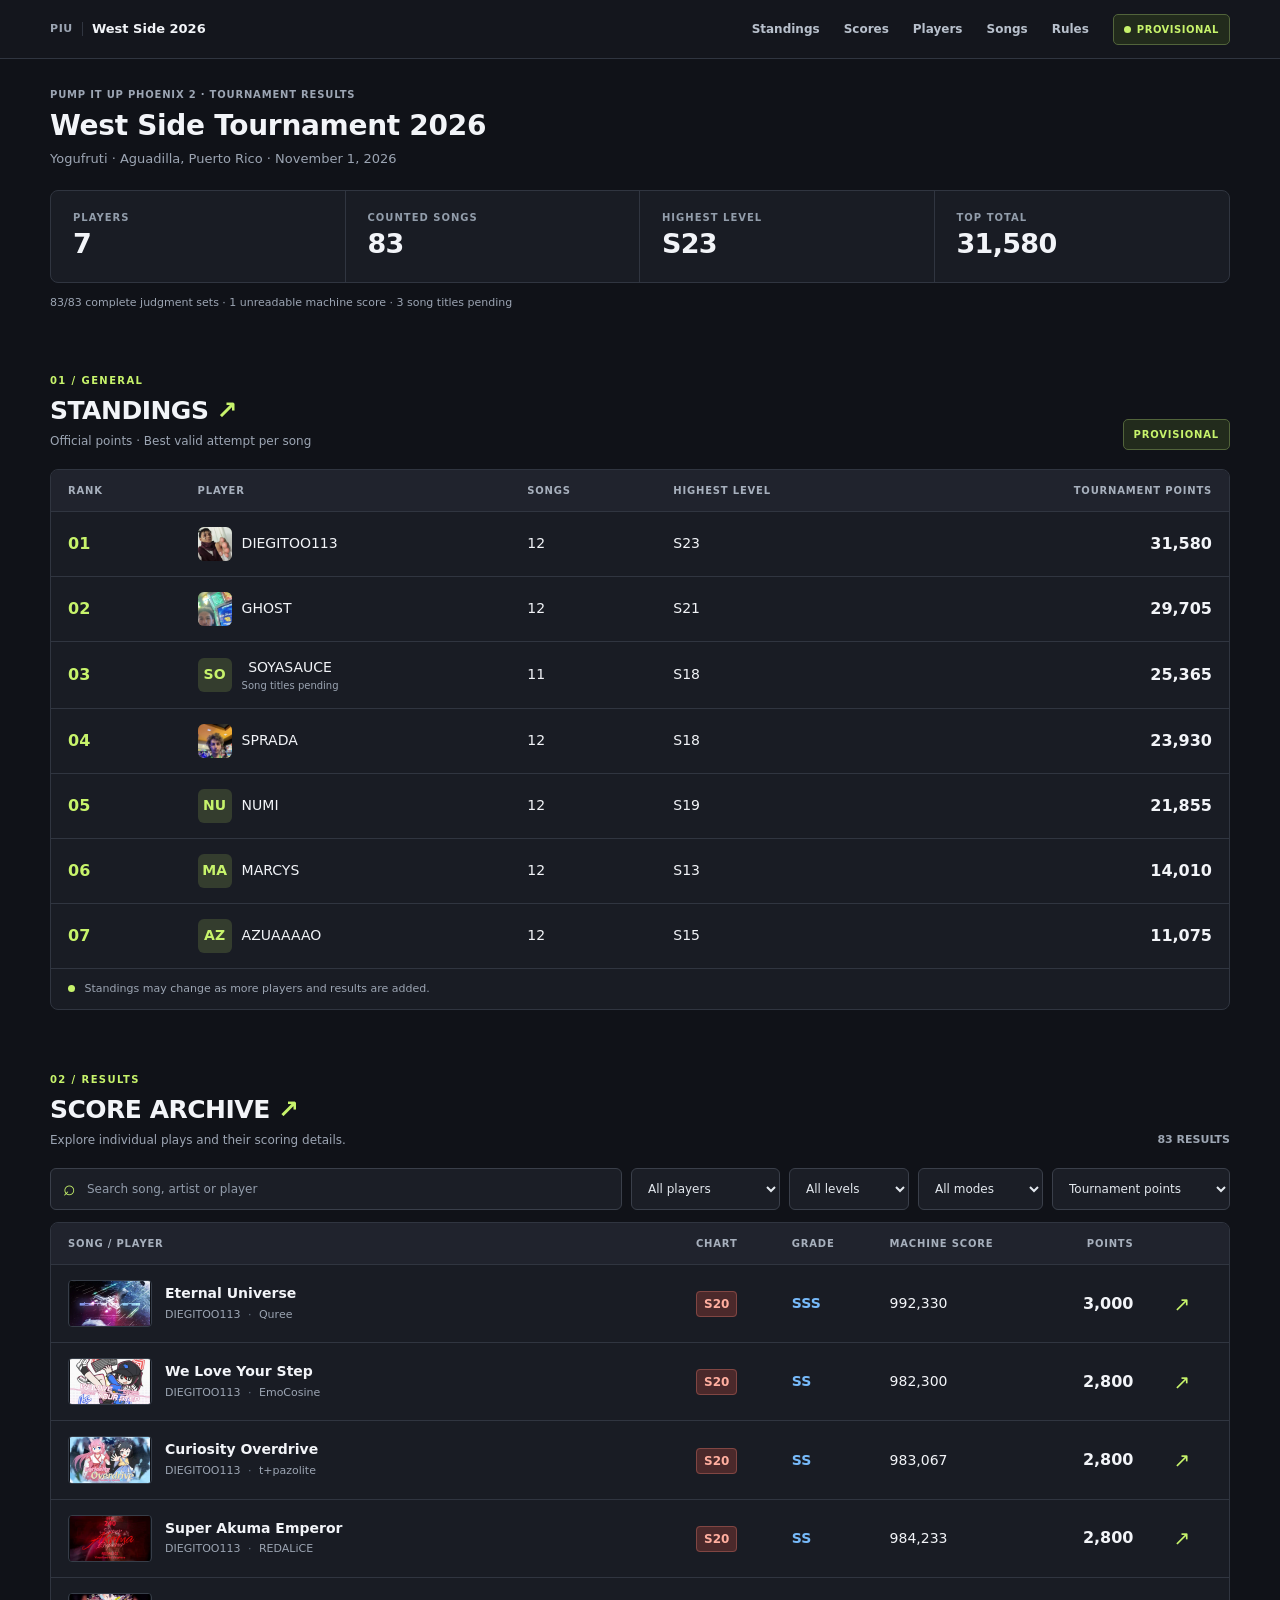
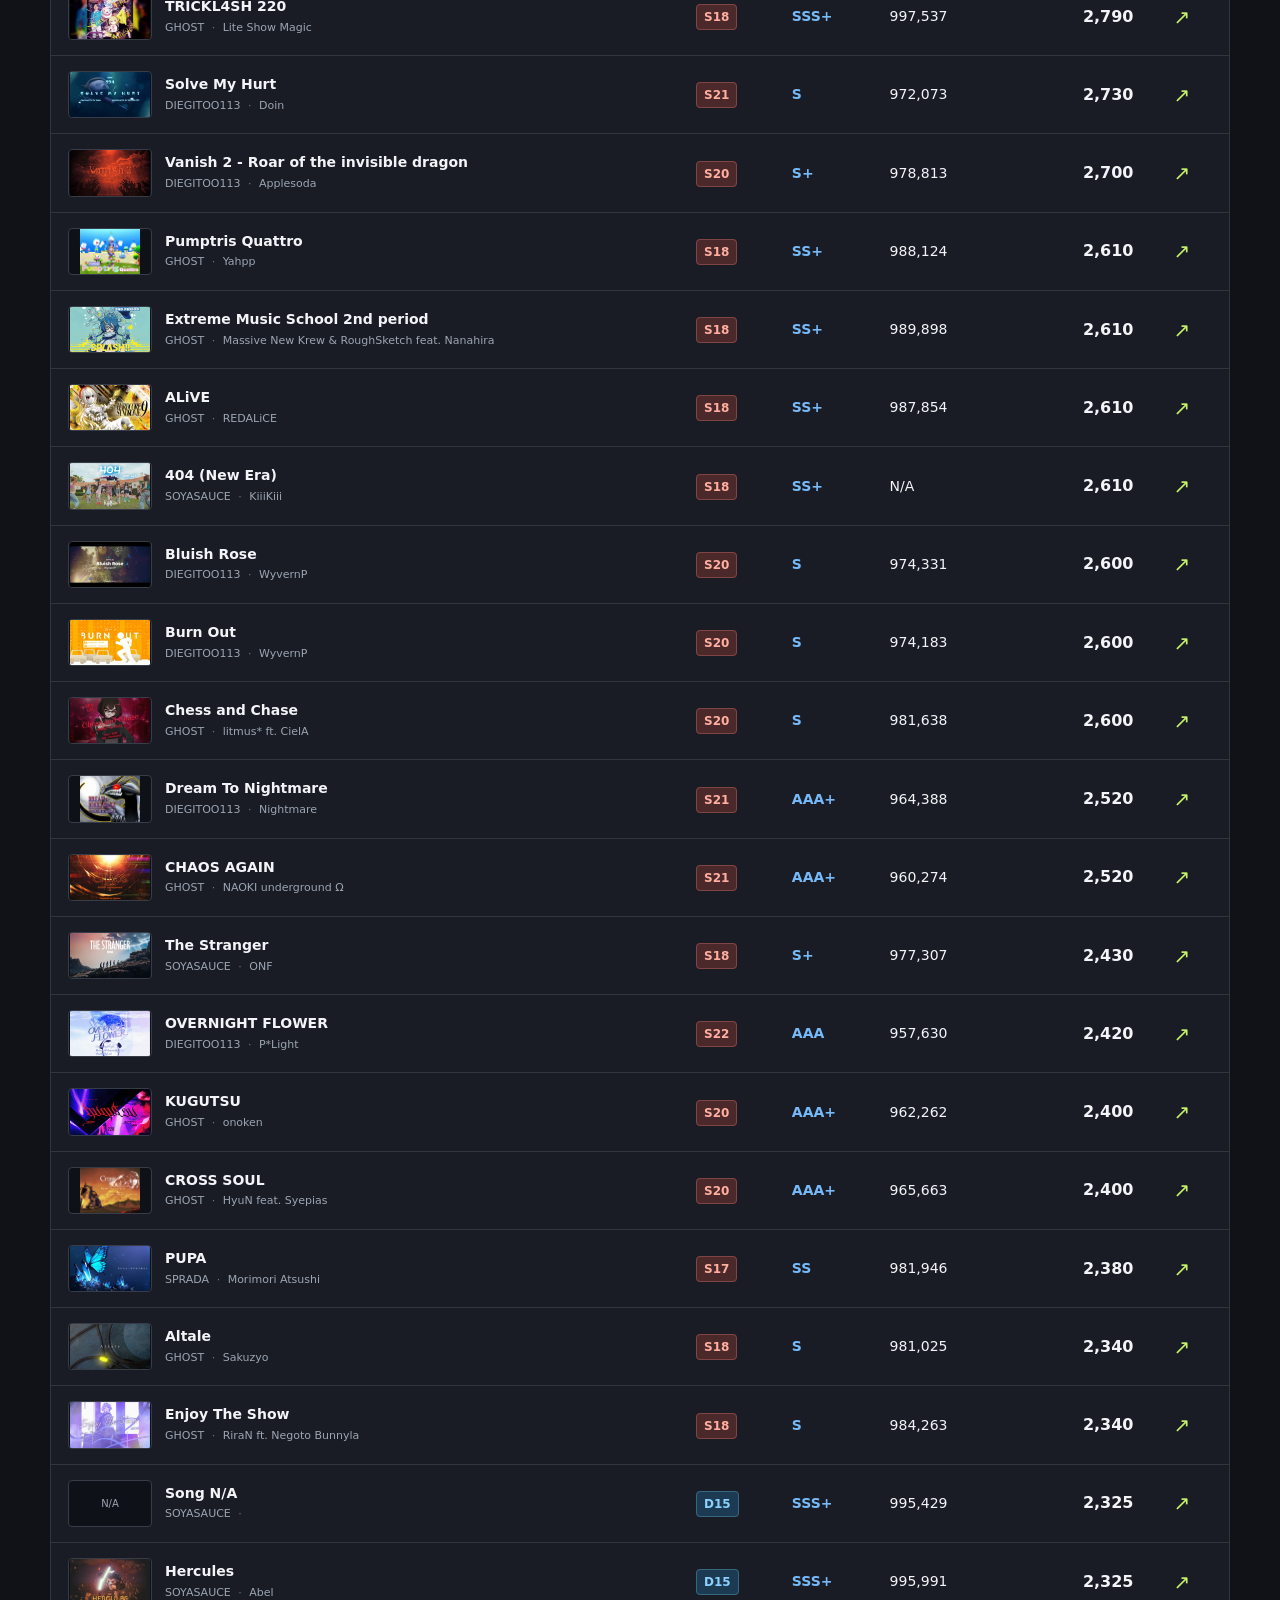
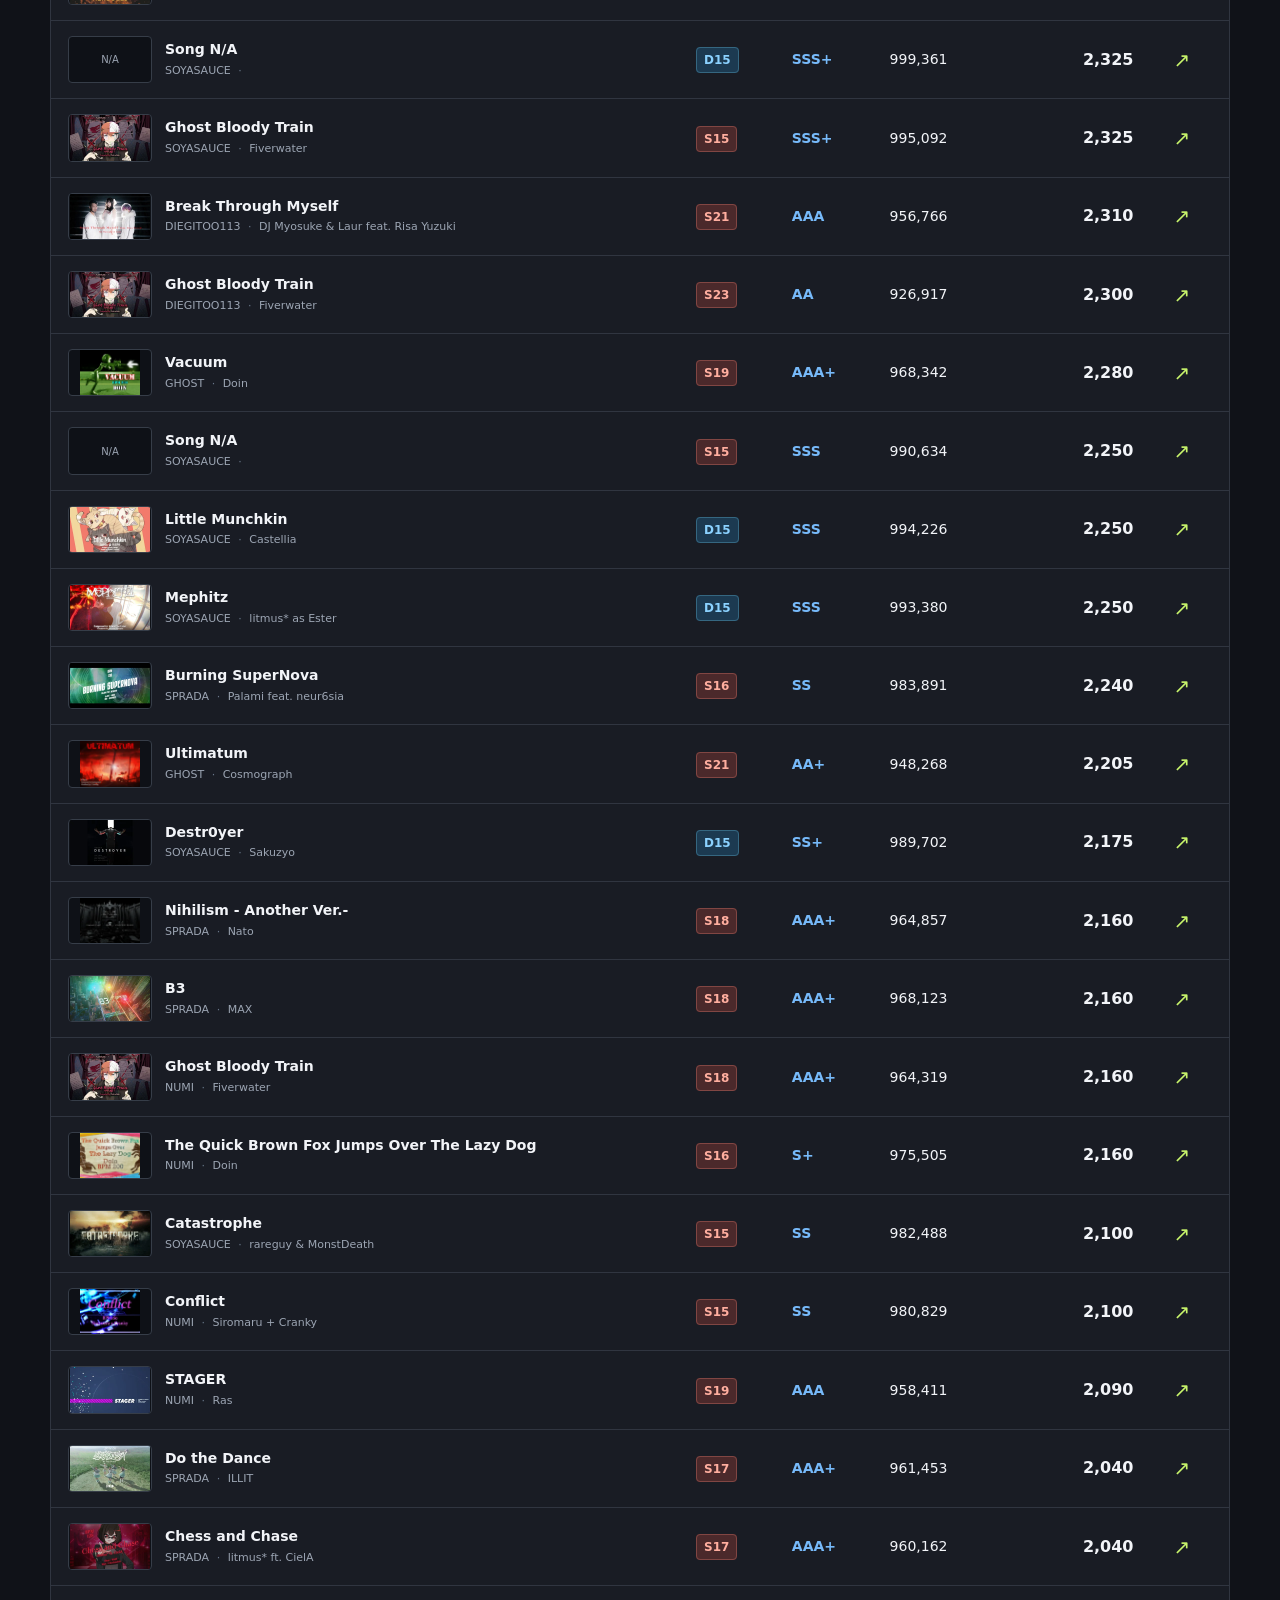
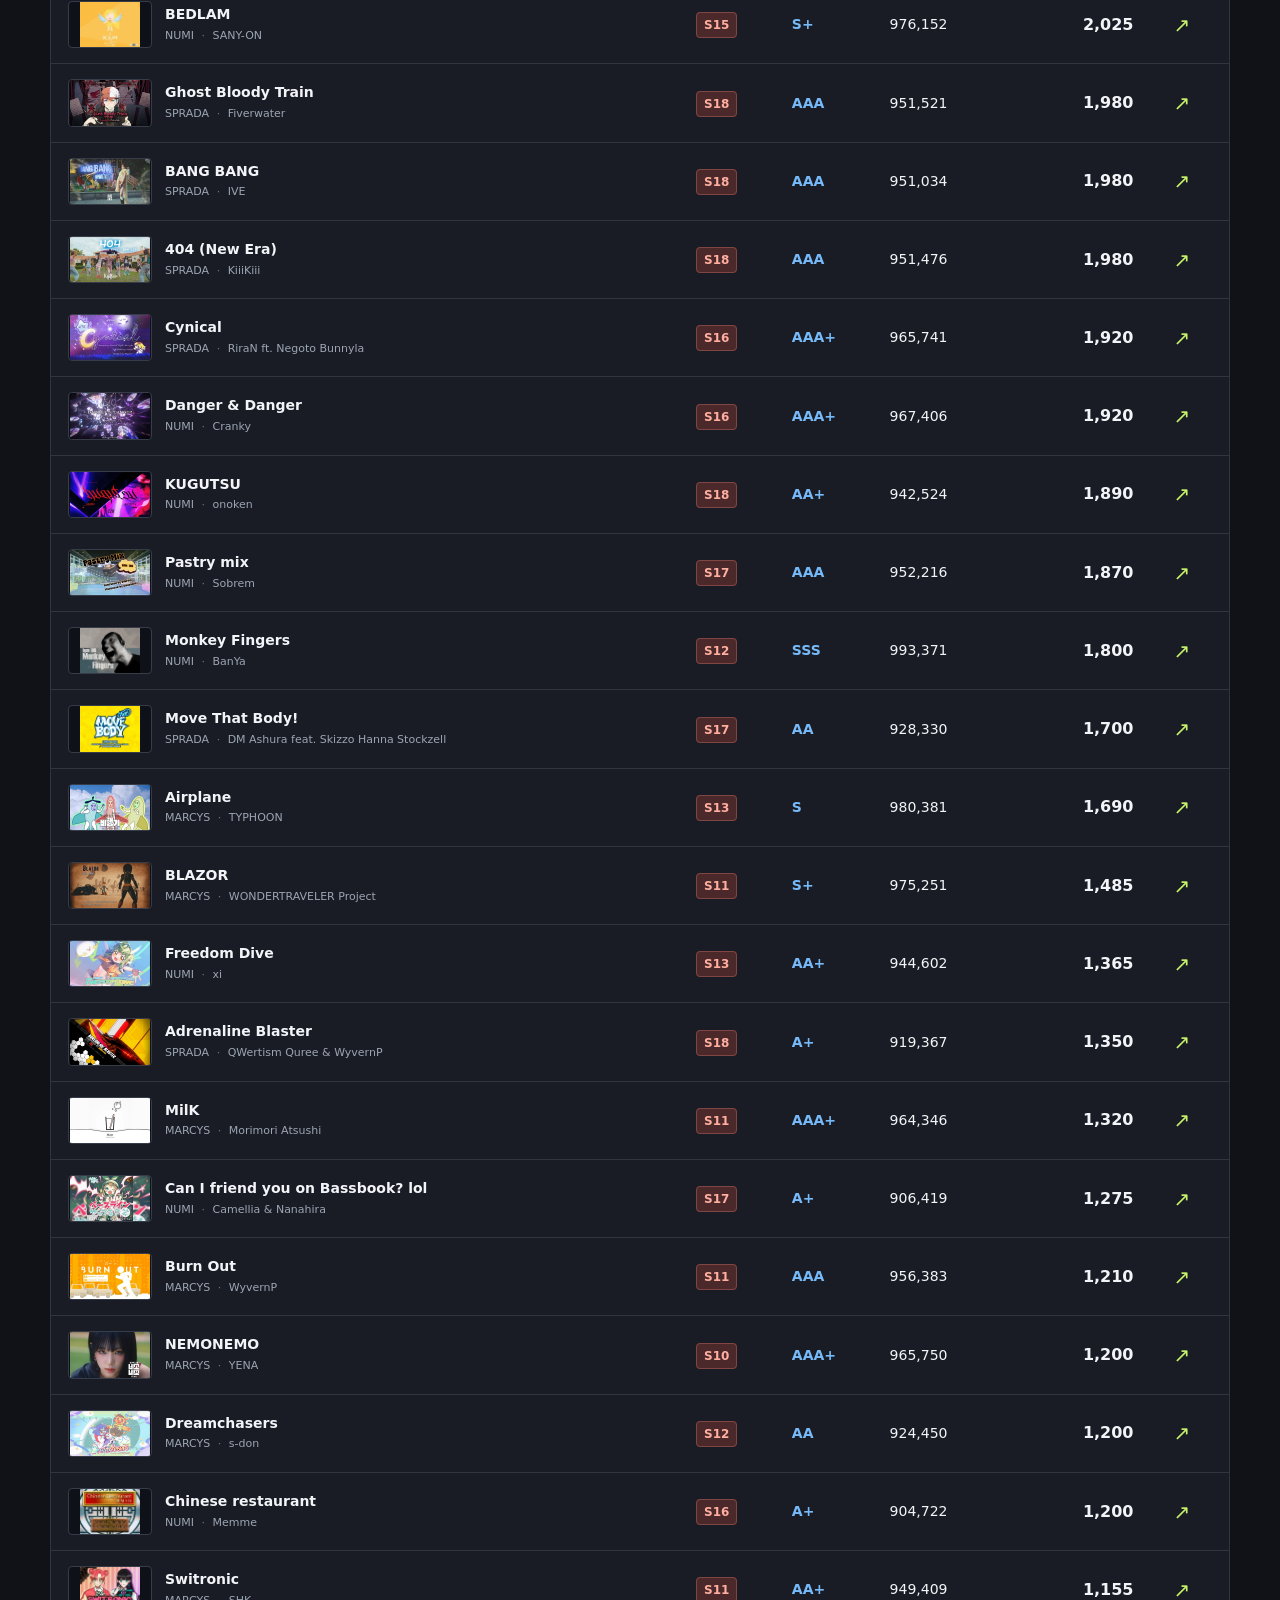
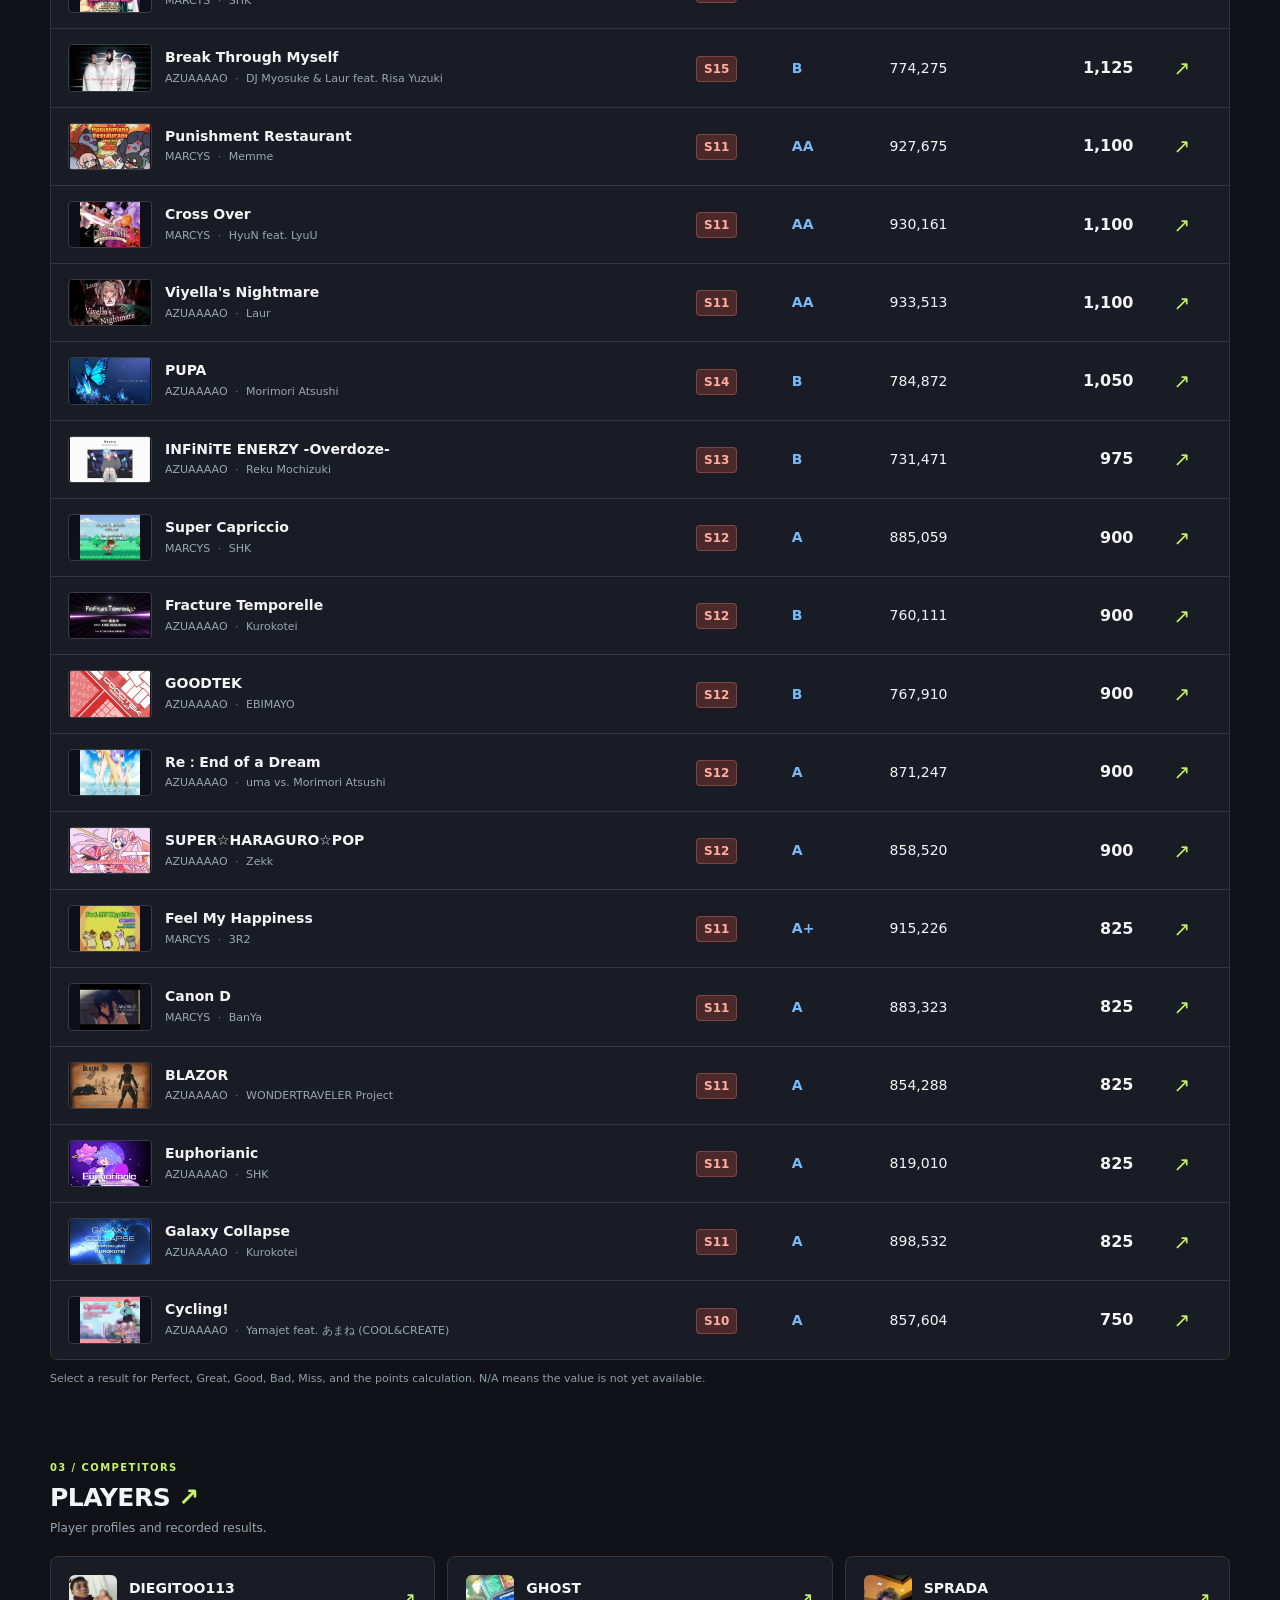
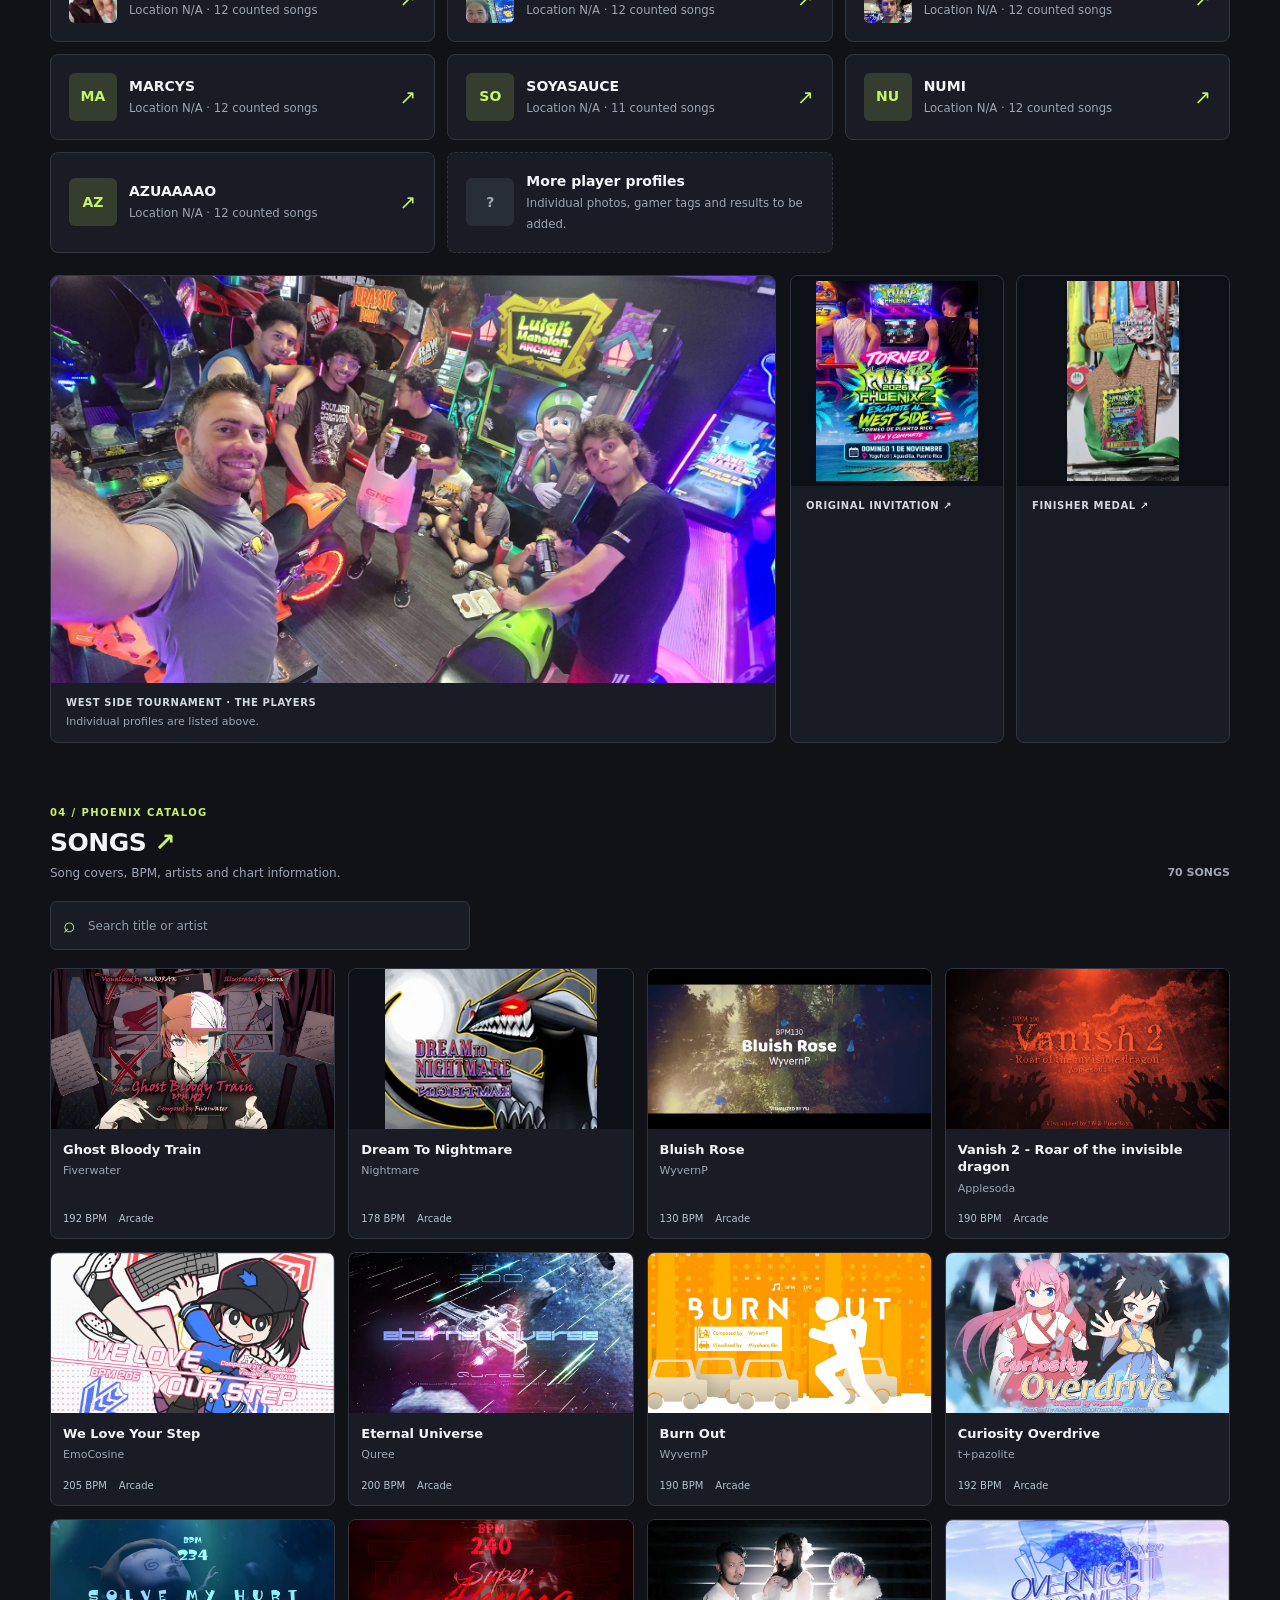
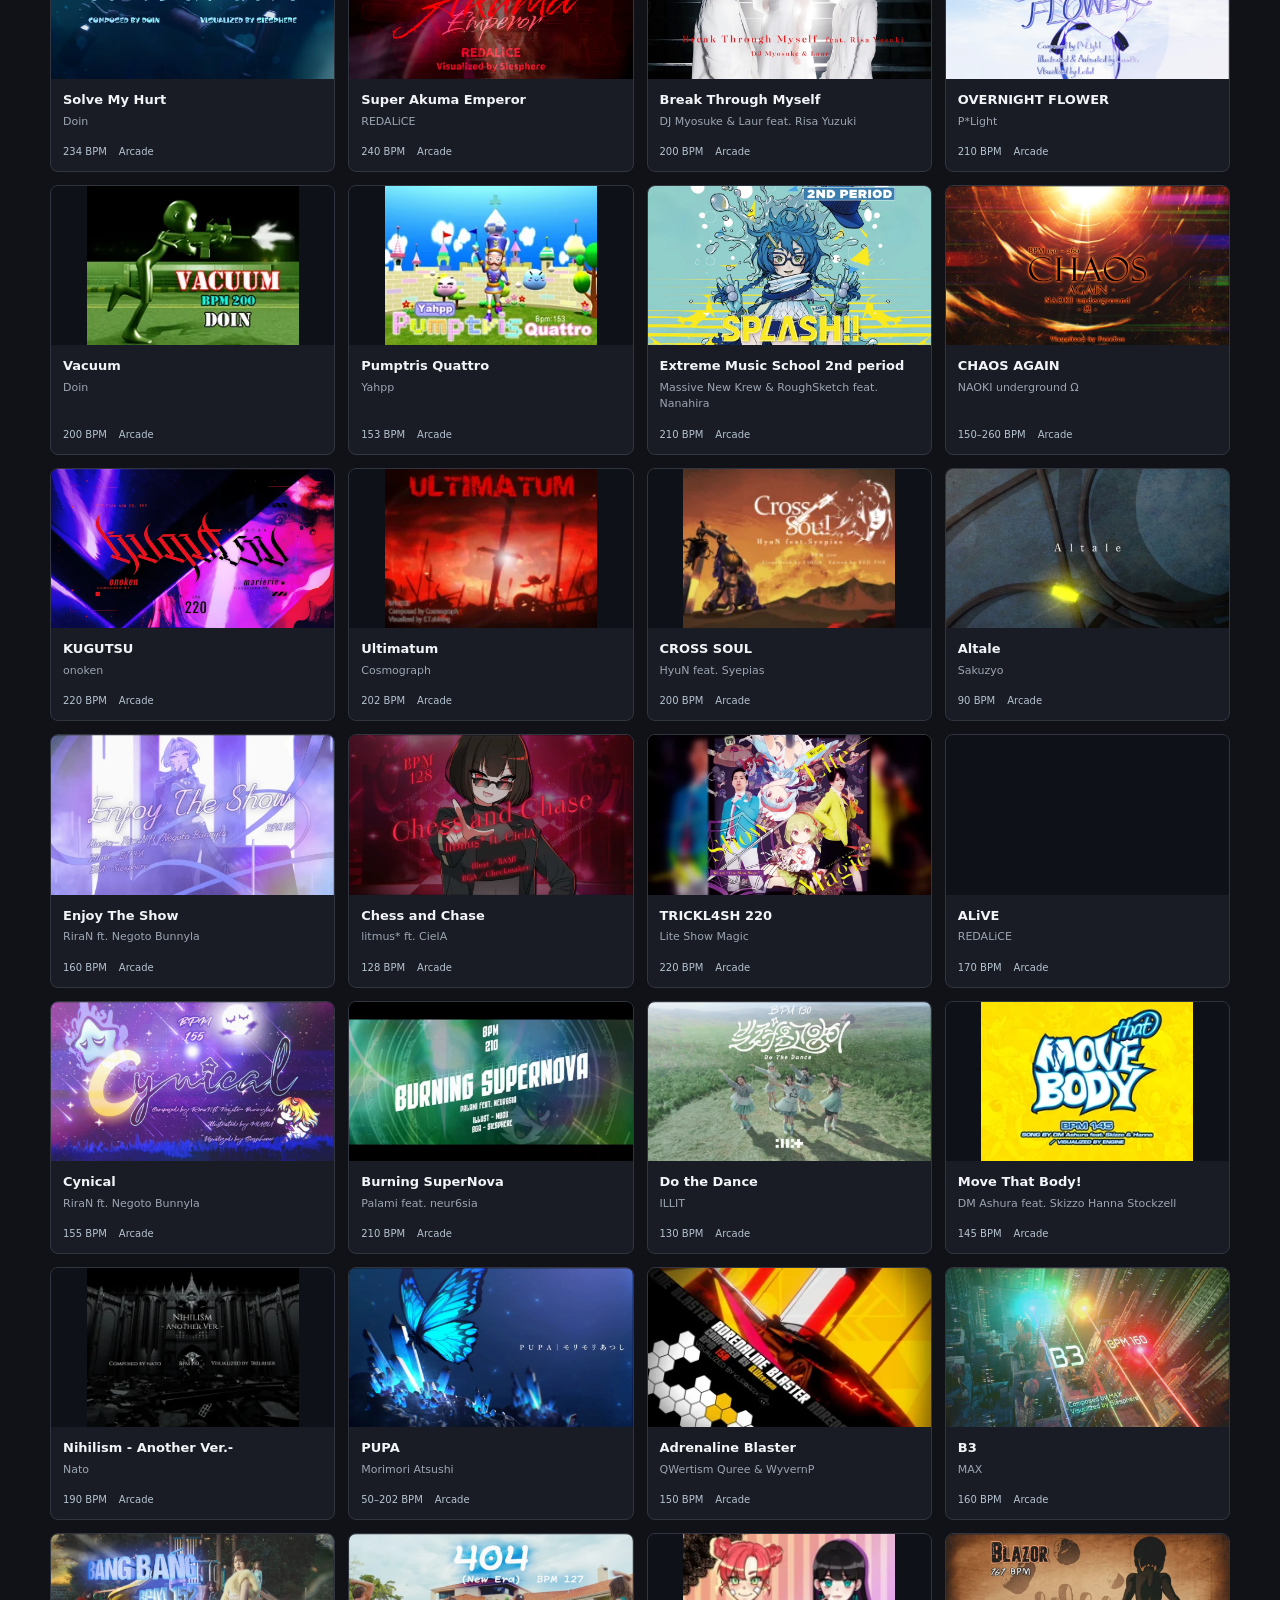
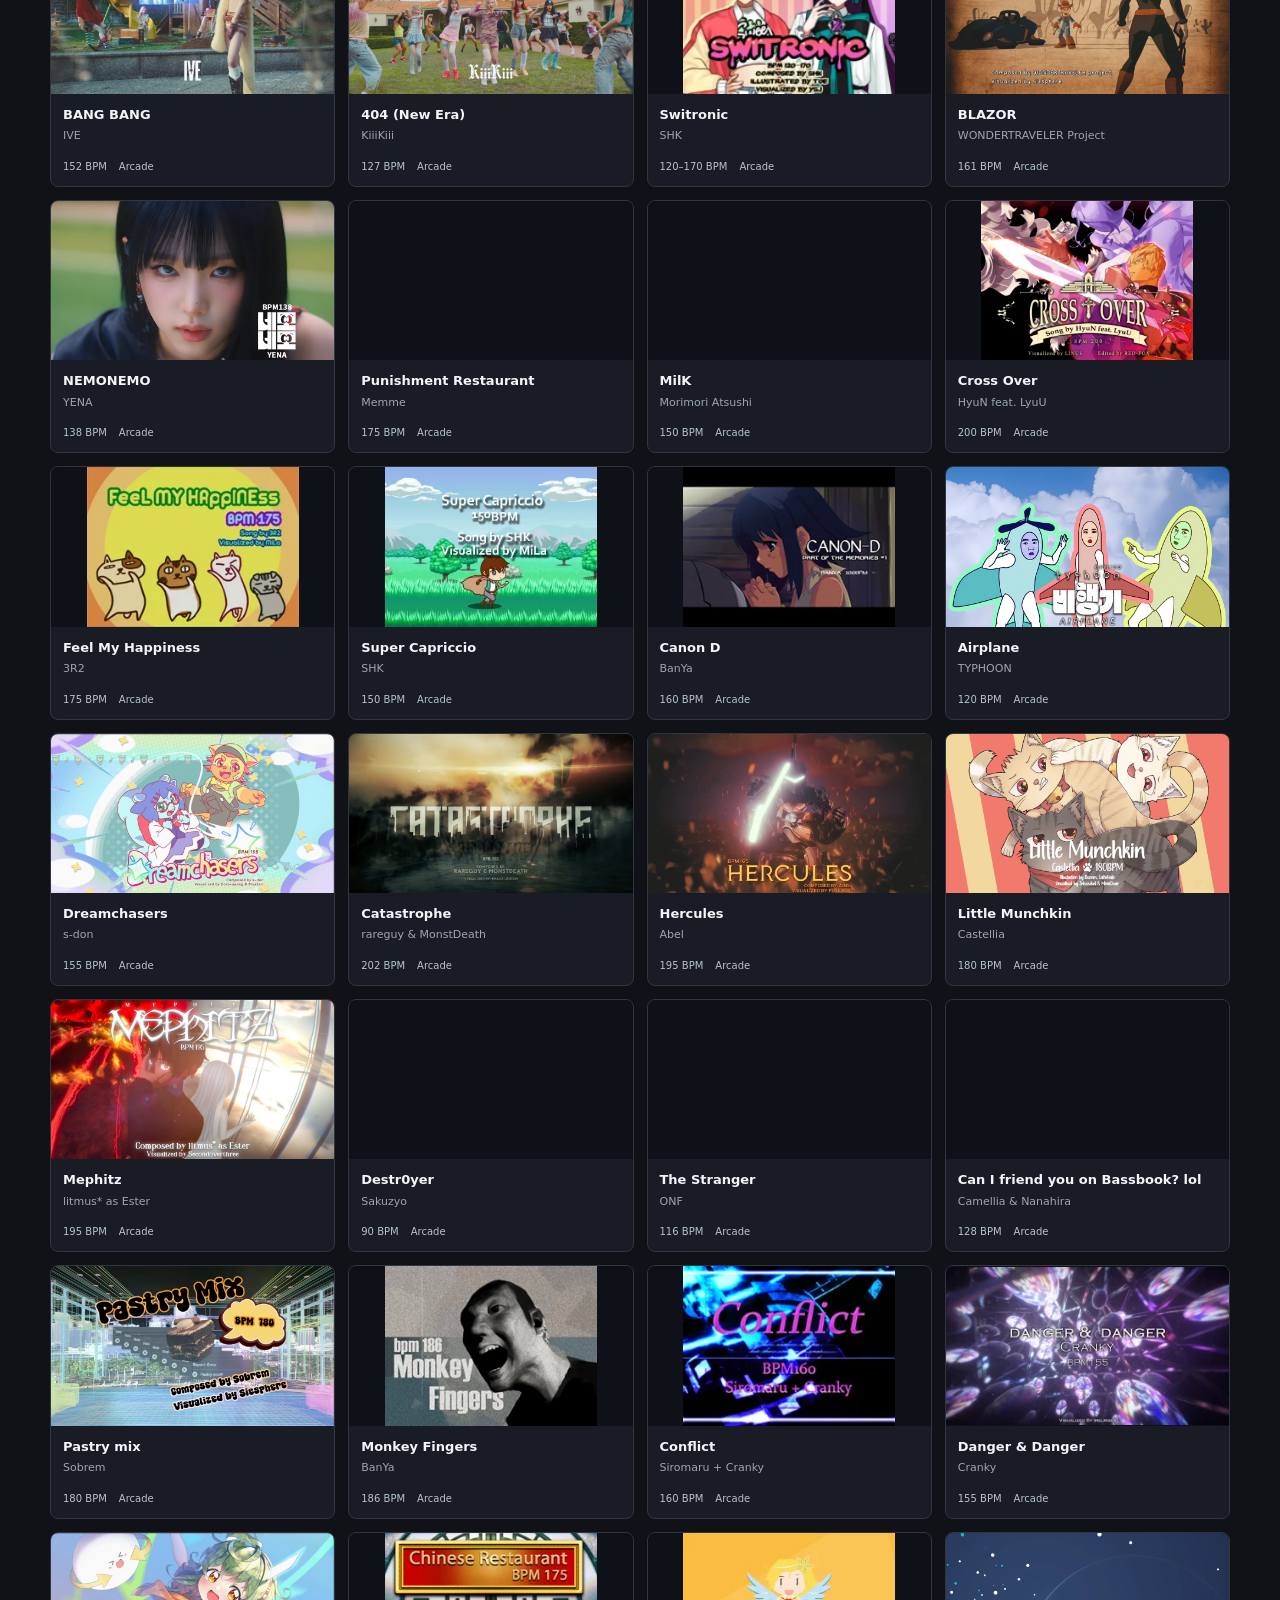
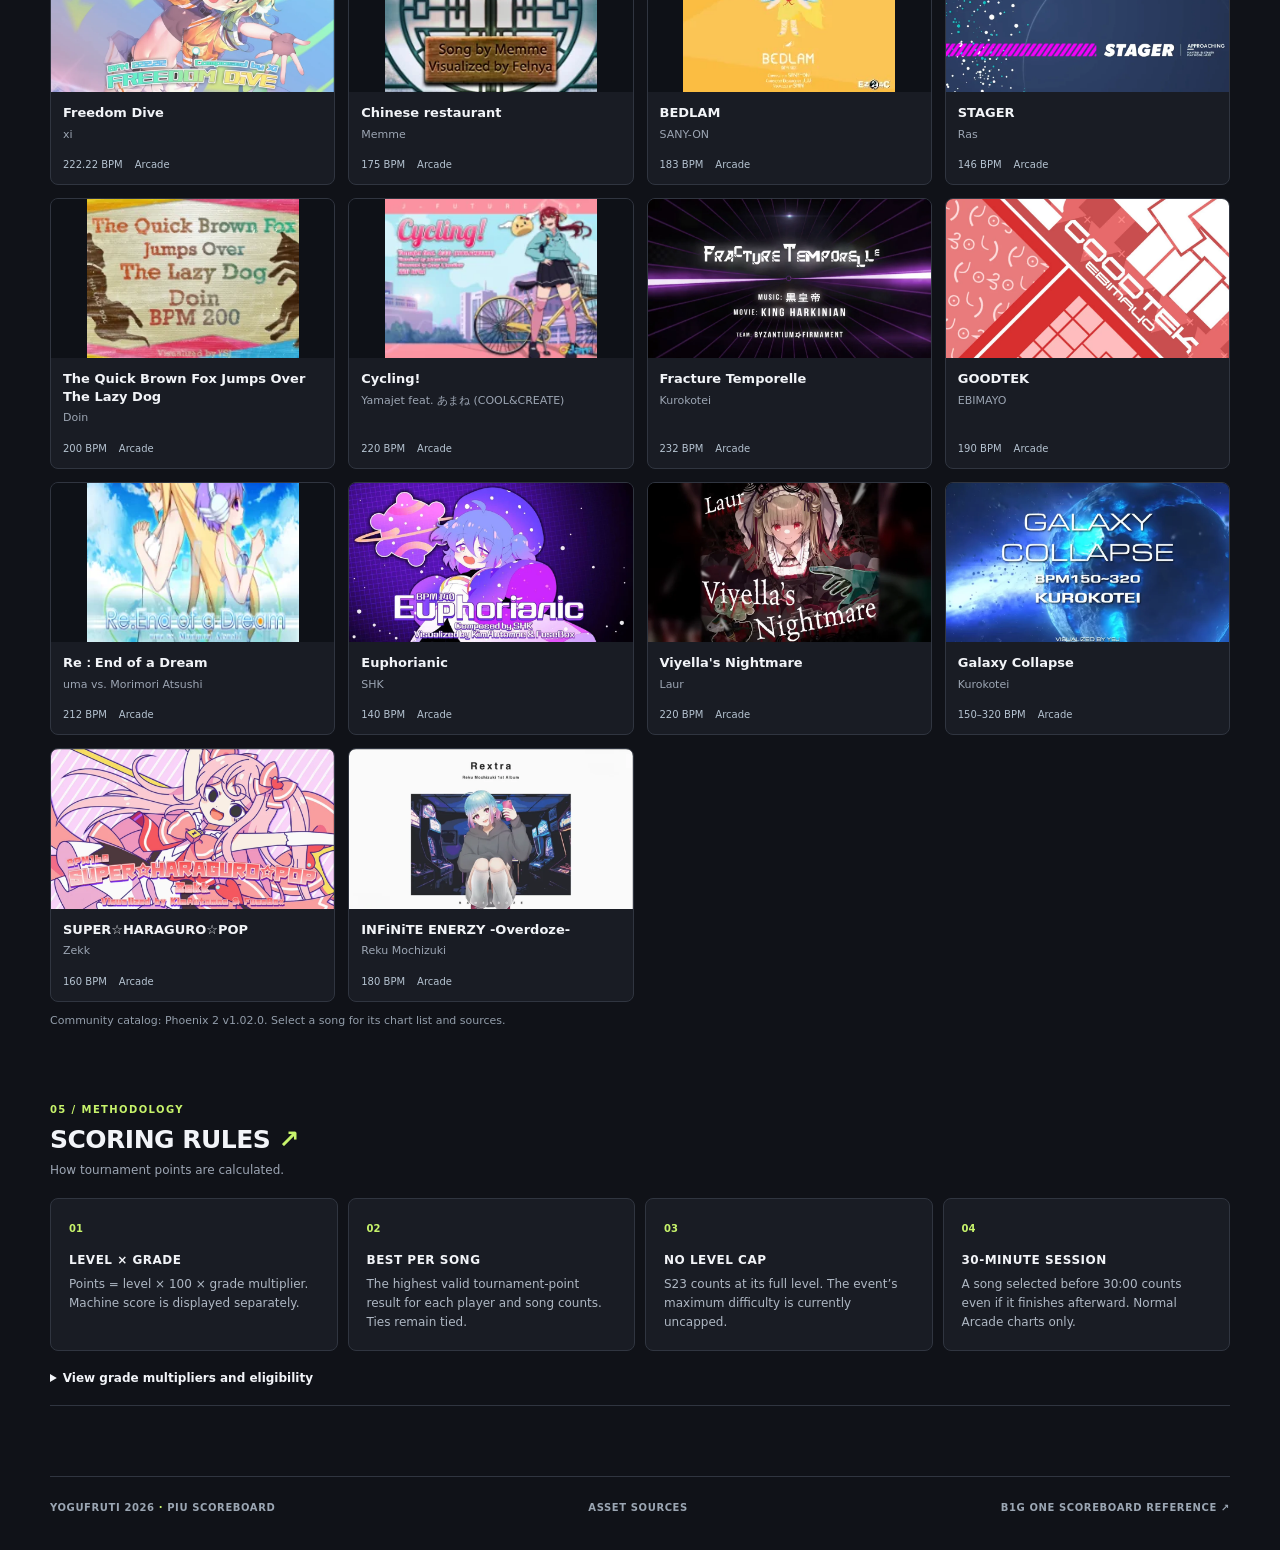
==== index.html @ 9880bf73 "Add AZUAAAAO results and audit judgment data" ====
<!doctype html>
<html lang="en"><head><meta charset="utf-8"><meta name="viewport" content="width=device-width, initial-scale=1"><meta name="theme-color" content="#101218"><meta name="description" content="Yogufruti 2026 Pump It Up tournament scoreboard, player standings and detailed results."><title>West Side Tournament 2026 | Yogufruti PIU Scoreboard</title><link rel="stylesheet" href="styles.css?v=audit-azua-20261101"><script defer src="data/catalog.js?v=audit-azua-20261101"></script><script defer src="data/results.js?v=audit-azua-20261101"></script><script defer src="scoring.js"></script><script defer src="app.js?v=audit-azua-20261101"></script></head>
<body>
<header class="topbar">
  <div class="shell topbar-inner">
    <a href="#top" class="brand" aria-label="West Side Tournament 2026 home"><span class="brand-prefix">PIU</span><span>West Side 2026</span></a>
    <nav aria-label="Main navigation">
      <a href="#standings">Standings</a><a href="#scores">Scores</a><a href="#players">Players</a><a href="#songs">Songs</a><a href="#rules">Rules</a>
    </nav>
    <span class="top-status"><i></i>Provisional</span>
  </div>
</header>
<main id="top" class="shell">
  <section class="event-head" aria-labelledby="event-title">
    <div>
      <div class="eyebrow">PUMP IT UP PHOENIX 2 · TOURNAMENT RESULTS</div>
      <h1 id="event-title">West Side Tournament 2026</h1>
      <p>Yogufruti · Aguadilla, Puerto Rico · November 1, 2026</p>
    </div>
  </section>
<div class="summary"><div><span>PLAYERS</span><strong id="player-count">—</strong></div><div><span>COUNTED SONGS</span><strong id="score-count">—</strong></div><div><span>HIGHEST LEVEL</span><strong id="max-level">—</strong></div><div><span>TOP TOTAL</span><strong id="top-total">—</strong></div></div>
<p class="data-coverage" id="coverage"></p>
<section id="standings" class="section"><div class="section-heading"><div><span class="section-number">01 / GENERAL</span><h2>STANDINGS <span>↗</span></h2><p>Official points · Best valid attempt per song</p></div><span class="badge">PROVISIONAL</span></div><div class="table-card"><div class="table-scroll"><table><thead><tr><th scope="col">RANK</th><th scope="col">PLAYER</th><th scope="col">SONGS</th><th scope="col">HIGHEST LEVEL</th><th scope="col" class="numeric">TOURNAMENT POINTS</th></tr></thead><tbody id="standings-body"></tbody></table></div><div class="table-note"><span class="dot"></span> Standings may change as more players and results are added. <span class="mobile-hint">Swipe standings to see all columns →</span></div></div></section>
<section id="scores" class="section"><div class="section-heading"><div><span class="section-number">02 / RESULTS</span><h2>SCORE ARCHIVE <span>↗</span></h2><p>Explore individual plays and their scoring details.</p></div><span class="count-label" id="result-count" aria-live="polite"></span></div><div class="filters"><label class="search"><span aria-hidden="true">⌕</span><input id="search" type="search" placeholder="Search song, artist or player" aria-label="Search song, artist or player"></label><label><span class="sr-only">Filter by player</span><select id="player-filter"><option value="">All players</option></select></label><label><span class="sr-only">Filter by level</span><select id="level"><option value="">All levels</option></select></label><label><span class="sr-only">Filter by mode</span><select id="mode"><option value="">All modes</option><option>Single</option><option>Double</option></select></label><label><span class="sr-only">Sort results</span><select id="sort"><option value="points">Tournament points</option><option value="score">Machine score</option><option value="level">Level</option><option value="song">Song A–Z</option></select></label></div><div class="table-card"><div class="table-scroll"><table class="score-table"><thead><tr><th scope="col">SONG / PLAYER</th><th scope="col">CHART</th><th scope="col">GRADE</th><th scope="col">MACHINE SCORE</th><th scope="col" class="numeric">POINTS</th><th scope="col"><span class="sr-only">Details</span></th></tr></thead><tbody id="results"></tbody></table></div><div id="empty" class="empty" hidden>No results match these filters.</div></div><p class="footnote">Select a result for Perfect, Great, Good, Bad, Miss, and the points calculation. N/A means the value is not yet available.</p></section>
<section id="players" class="section"><div class="section-heading"><div><span class="section-number">03 / COMPETITORS</span><h2>PLAYERS <span>↗</span></h2><p>Player profiles and recorded results.</p></div></div><div id="players-list" class="players-grid"></div><div class="event-media"><figure class="group-photo"><a href="assets/event/participants.webp" target="_blank" rel="noopener"><img src="assets/event/participants.webp" alt="Tournament players together at the Yogufruti arcade" loading="lazy" width="1600" height="900"></a><figcaption>WEST SIDE TOURNAMENT · THE PLAYERS <span>Individual profiles are listed above.</span></figcaption></figure><div class="event-artifacts"><figure><a href="assets/event/invitation.webp" target="_blank" rel="noopener"><img src="assets/event/invitation.webp" alt="Original West Side Tournament invitation for November 1 at Yogufruti, Aguadilla" loading="lazy"></a><figcaption>ORIGINAL INVITATION ↗</figcaption></figure><figure><a href="assets/event/finisher-medal.webp" target="_blank" rel="noopener"><img src="assets/event/finisher-medal.webp" alt="West Side Tournament 2026 finisher medal with a green ribbon" loading="lazy"></a><figcaption>FINISHER MEDAL ↗</figcaption></figure></div></div></section>
<section id="songs" class="section"><div class="section-heading"><div><span class="section-number">04 / PHOENIX CATALOG</span><h2>SONGS <span>↗</span></h2><p>Song covers, BPM, artists and chart information.</p></div><span class="count-label" id="song-count" aria-live="polite"></span></div><label class="search catalog-search"><span aria-hidden="true">⌕</span><input id="song-search" type="search" aria-label="Search song catalog" placeholder="Search title or artist"></label><div id="song-grid" class="song-grid"></div><p class="footnote">Community catalog: Phoenix 2 v1.02.0. Select a song for its chart list and sources.</p></section>
<section id="rules" class="section rules"><div class="section-heading"><div><span class="section-number">05 / METHODOLOGY</span><h2>SCORING RULES <span>↗</span></h2><p>How tournament points are calculated.</p></div></div><div class="rules-grid"><article><span>01</span><h3>LEVEL × GRADE</h3><p>Points = level × 100 × grade multiplier. Machine score is displayed separately.</p></article><article><span>02</span><h3>BEST PER SONG</h3><p>The highest valid tournament-point result for each player and song counts. Ties remain tied.</p></article><article><span>03</span><h3>NO LEVEL CAP</h3><p>S23 counts at its full level. The event’s maximum difficulty is currently uncapped.</p></article><article><span>04</span><h3>30-MINUTE SESSION</h3><p>A song selected before 30:00 counts even if it finishes afterward. Normal Arcade charts only.</p></article></div><details><summary>View grade multipliers and eligibility</summary><div class="rule-detail"><p>A+ or lower: 0.75 · AA: 1.00 · AA+: 1.05 · AAA: 1.10 · AAA+: 1.20 · S: 1.30 · S+: 1.35 · SS: 1.40 · SS+: 1.45 · SSS: 1.50 · SSS+: 1.55 · SSS+ PG: 1.60</p><p>Singles and Doubles score equally at the same level and grade. Legitimate stage pass and break results count; deliberate abandonment with Pass M/G is excluded. Timing and pass/break status remain unverified when absent.</p></div></details></section></main>
<footer class="shell"><span>YOGUFRUTI 2026 <b>·</b> PIU SCOREBOARD</span><a href="docs/ASSET_SOURCES.md">ASSET SOURCES</a><a href="https://scoreboard.lbpiu.com.br/bigone26" target="_blank" rel="noopener noreferrer">B1G ONE SCOREBOARD REFERENCE ↗</a></footer><dialog id="detail-dialog" aria-labelledby="detail-title"><div id="detail-content"></div></dialog></body></html>
---- styles.css ----
:root{color-scheme:dark;--bg:#101218;--card:#191c24;--line:#303540;--text:#f2f4f8;--muted:#9ca5b3;--accent:#c7f36b;--blue:#77bafa}*{box-sizing:border-box}html{scroll-behavior:smooth}body{margin:0;background:var(--bg);color:var(--text);font:14px/1.5 system-ui,-apple-system,sans-serif}a{color:inherit;text-decoration:none}button,input,select{font:inherit}a:focus-visible,button:focus-visible,input:focus-visible,select:focus-visible,summary:focus-visible{outline:2px solid var(--accent);outline-offset:3px}.shell{width:min(1180px,calc(100% - 48px));margin:auto}.topbar{border-bottom:1px solid var(--line);background:#14161d}.topbar-inner{height:70px;display:flex;align-items:center;gap:45px}.brand{display:flex;align-items:center;gap:10px;font-weight:900;line-height:1;white-space:nowrap}.brand b{color:var(--accent)}.brand small{display:block;font-size:8px;letter-spacing:1.7px;color:#a8b1bb;margin-top:6px}.brand-icon{background:var(--accent);color:#121711;width:35px;height:35px;display:grid;place-items:center;border-radius:7px;font-size:22px}.topbar nav{display:flex;gap:30px;margin-left:auto;font-weight:650;color:#b8c0cc;font-size:13px}.topbar nav a:hover{color:var(--accent)}.top-status,.badge{border:1px solid #52643b;color:var(--accent);background:#222b1c;border-radius:5px;font-size:10px;letter-spacing:.8px;font-weight:800;padding:7px 10px;white-space:nowrap}.top-status i,.event-label i,.dot{display:inline-block;width:7px;height:7px;border-radius:50%;background:var(--accent);margin-right:6px}.event-head{display:flex;align-items:end;justify-content:space-between;gap:20px;padding:58px 0 32px}.eyebrow,.section-number{font-size:10px;letter-spacing:1.4px;font-weight:800;color:var(--accent)}.eyebrow{display:flex;gap:18px}.eyebrow span+span{color:#828c9a}.event-head h1{margin:10px 0 2px;font-size:clamp(38px,5.5vw,64px);line-height:1.05;letter-spacing:-2px;font-weight:900}.event-head h1 em{font-style:normal;color:var(--accent)}.event-head p{margin:12px 0 0;color:#b2bbc7}.event-head p span{padding:0 7px;color:#6b7685}.event-label{border-left:1px solid var(--line);padding-left:22px;display:grid;gap:3px;min-width:180px}.event-label span,.summary span{font-size:10px;font-weight:800;letter-spacing:1px;color:#929dab}.event-label strong{font-size:12px}.event-label small{color:#949eab}.summary{display:grid;grid-template-columns:repeat(4,1fr);border:1px solid var(--line);border-radius:8px;background:var(--card);overflow:hidden}.summary>div{padding:19px 22px;border-right:1px solid var(--line)}.summary>div:last-child{border:0}.summary span{display:block}.summary strong{font-size:27px;line-height:1.4;letter-spacing:-.7px}.section{padding-top:58px;scroll-margin-top:20px}.section-heading{display:flex;justify-content:space-between;align-items:end;gap:20px;margin-bottom:19px}.section-heading h2{font-size:25px;letter-spacing:-.5px;line-height:1.1;margin:7px 0;font-weight:850}.section-heading h2 span{color:var(--accent)}.section-heading p{margin:0;color:var(--muted);font-size:12px}.count-label{color:#9da6b3;font-weight:700;font-size:11px}.table-card{background:var(--card);border:1px solid var(--line);border-radius:8px;overflow:hidden}.table-scroll{overflow-x:auto}table{border-collapse:collapse;width:100%;text-align:left}th{background:#20232d;color:#a7b0bd;font-size:10px;letter-spacing:.8px;white-space:nowrap;padding:13px 17px}td{padding:15px 17px;border-top:1px solid var(--line);white-space:nowrap}td.numeric,th.numeric{text-align:right}.player-cell{display:flex;align-items:center;gap:10px;font-weight:750}.avatar{display:inline-grid;place-items:center;flex:none;width:34px;height:34px;border-radius:6px;background:#343d2e;color:var(--accent);font-weight:850}.rank{font-size:16px;font-weight:850;color:var(--accent)}.points{font-weight:850;font-size:16px}.table-note{padding:12px 17px;border-top:1px solid var(--line);color:var(--muted);font-size:11px}.filters{display:flex;gap:9px;margin-bottom:12px}.filters label{display:flex;align-items:center;background:#1b1e26;border:1px solid #3a3f4a;border-radius:6px;min-height:42px}.filters .search{flex:1;min-width:150px;padding:0 12px;gap:9px}.search span{color:var(--accent);font-size:21px}.search input{color:white;background:transparent;border:0;outline:0;width:100%;font-size:12px}.search input::placeholder{color:#929cab}.filters select{background:transparent;color:#e3e8ee;border:0;padding:0 32px 0 12px;min-height:40px;font-size:12px;cursor:pointer}.filters option{background:#1b1e26}.score-table tbody tr{cursor:pointer}.score-table tbody tr:hover,.score-table tbody tr:focus-within{background:#222730}.song-name{display:block;font-weight:750;white-space:normal;min-width:200px}.song-player{display:block;font-size:11px;color:var(--muted);margin-top:3px}.chart{font-weight:850;color:#ffae9f;background:#4b292b;border:1px solid #814643;padding:5px 7px;border-radius:4px;font-size:12px}.grade{font-weight:850;color:var(--blue)}.detail-button{background:none;border:0;color:var(--accent);font-size:20px;cursor:pointer}.empty{padding:25px;color:var(--muted)}.footnote{color:#929daa;font-size:11px}.players-grid{display:grid;grid-template-columns:repeat(3,1fr);gap:12px}.player-card{display:flex;align-items:center;gap:12px;background:var(--card);border:1px solid var(--line);padding:18px;border-radius:8px}.player-card .avatar{width:48px;height:48px}.player-card strong{display:block}.player-card small{color:var(--muted)}.rules-grid{display:grid;grid-template-columns:repeat(4,1fr);gap:10px}.rules-grid article{background:var(--card);border:1px solid var(--line);border-radius:8px;padding:18px}.rules-grid article>span{font-weight:800;font-size:10px;color:var(--accent)}.rules-grid h3{font-size:12px;letter-spacing:.5px;margin:13px 0 6px}.rules-grid p,.rule-detail p{color:#aeb7c3;font-size:12px;margin:0;line-height:1.6}details{border-bottom:1px solid var(--line);padding:18px 0}summary{cursor:pointer;font-size:12px;font-weight:750}.rule-detail{display:grid;gap:12px;padding:16px 0 0}footer{margin-top:70px!important;border-top:1px solid var(--line);padding:23px 0 35px;display:flex;justify-content:space-between;gap:20px;color:#9ba6b3;font-size:10px;font-weight:750;letter-spacing:.6px}footer b,footer a:hover{color:var(--accent)}dialog{color:var(--text);background:#1a1e26;border:1px solid #46505c;border-radius:9px;max-width:620px;width:calc(100% - 30px);max-height:90vh;padding:0}dialog::backdrop{background:#000b}.detail-top{padding:24px;display:flex;justify-content:space-between;gap:15px}.detail-top h2{font-size:24px;line-height:1.2;margin:8px 0}.detail-top p{color:var(--muted);margin:0}.close{border:1px solid var(--line);border-radius:5px;color:white;background:transparent;font-size:22px;width:36px;height:36px;cursor:pointer}.detail-summary{padding:0 24px 20px;display:flex;align-items:center;gap:15px}.detail-summary strong{font-size:23px}.detail-grid{display:grid;grid-template-columns:repeat(3,1fr);border-top:1px solid var(--line)}.detail-grid div{padding:15px 24px;border-right:1px solid var(--line);border-bottom:1px solid var(--line)}.detail-grid span{display:block;color:var(--muted);font-size:10px;text-transform:uppercase;letter-spacing:.5px}.detail-grid strong{font-size:17px}.formula{padding:18px 24px;color:#bfcab6;font-size:12px}.sr-only{position:absolute;width:1px;height:1px;padding:0;margin:-1px;overflow:hidden;clip:rect(0,0,0,0);white-space:nowrap;border:0}@media(max-width:700px){.shell{width:calc(100% - 28px)}.topbar-inner{height:auto;min-height:65px;flex-wrap:wrap;gap:0;padding:12px 0}.topbar nav{order:3;width:100%;justify-content:space-between;gap:8px;margin:14px 0 0;font-size:12px}.top-status{margin-left:auto}.event-head{padding-top:35px}.event-head h1{font-size:39px;letter-spacing:-1px}.event-label{display:none}.summary{grid-template-columns:repeat(2,1fr)}.summary>div{padding:14px 16px}.summary>div:nth-child(2){border-right:0}.summary>div:nth-child(-n+2){border-bottom:1px solid var(--line)}.summary strong{font-size:23px}.section{padding-top:45px}.section-heading h2{font-size:22px}.filters{display:grid;grid-template-columns:repeat(3,1fr)}.filters .search{grid-column:1/-1}.filters label{min-width:0}.filters select{width:100%;padding-left:9px;font-size:11px}.score-table{min-width:670px}table:not(.score-table){min-width:620px}.table-scroll{overscroll-behavior-x:contain}.players-grid{grid-template-columns:1fr}.rules-grid{grid-template-columns:repeat(2,1fr)}footer{flex-direction:column}.detail-grid div{padding:13px}.detail-top,.detail-summary,.formula{padding-left:18px;padding-right:18px}}@media(prefers-reduced-motion:reduce){html{scroll-behavior:auto}}

.mobile-hint{display:none}@media(max-width:700px){.mobile-hint{display:inline;color:var(--accent)}}
/* Song catalog and event media */
button{color:inherit}.event-subtitle{display:block;margin-top:10px;font-size:10px;letter-spacing:1.4px;color:#aeb8c6;font-weight:750}.data-coverage{font-size:11px;color:var(--muted);margin:12px 0 0}.song-entry{display:flex;align-items:center;gap:13px}.cover-wrap{width:84px;aspect-ratio:16/9;display:block;background:#0e1117;flex:none;border-radius:4px;overflow:hidden;border:1px solid #363d48}.cover-wrap img{width:100%;height:100%;display:block;object-fit:contain}.song-name{padding:0;background:none;border:0;color:var(--text);text-align:left;cursor:pointer;font:inherit;font-weight:750;line-height:1.4}.song-player>span{color:#697789;padding:0 4px}.player-cell{border:0;background:none;padding:0;color:inherit;font:inherit;cursor:pointer}.player-cell:hover,.song-name:hover{color:var(--accent)}.player-card{color:inherit;font:inherit;cursor:pointer;text-align:left;width:100%}.player-card:hover{border-color:#677850}.profile-arrow{margin-left:auto;color:var(--accent);font-size:20px}.event-media{display:grid;grid-template-columns:1.65fr 1fr;gap:14px;margin-top:22px}.event-media figure{margin:0;border:1px solid var(--line);border-radius:8px;overflow:hidden;background:var(--card)}.event-media img{display:block;width:100%;height:100%;object-fit:contain}.group-photo>a{display:block;aspect-ratio:16/9}.event-media figcaption{padding:12px 15px;color:#d1d8e2;font-weight:750;font-size:10px;letter-spacing:.6px}.event-media figcaption span{display:block;color:var(--muted);font-size:11px;font-weight:400;letter-spacing:0;margin-top:4px}.event-artifacts{display:grid;grid-template-columns:1fr 1fr;gap:12px}.event-artifacts a{display:block;height:210px;background:#0c0f15}.event-artifacts img{padding:5px}.catalog-search{display:flex;align-items:center;gap:10px;background:var(--card);border:1px solid var(--line);border-radius:6px;padding:8px 12px;max-width:420px;margin-bottom:18px;min-height:42px}.song-grid{display:grid;grid-template-columns:repeat(4,minmax(0,1fr));gap:13px}.song-card{padding:0;border:1px solid var(--line);background:var(--card);border-radius:8px;overflow:hidden;text-align:left;cursor:pointer;display:flex;flex-direction:column}.song-card:hover{border-color:#6a8050;transform:translateY(-1px)}.song-card .cover-wrap{width:100%;border:0;border-radius:0}.song-card-body{padding:12px;display:flex;flex:1;flex-direction:column}.song-card strong{font-size:13px;line-height:1.35;display:block}.song-card small{display:block;color:var(--muted);font-size:11px;margin-top:5px}.song-tags{display:flex;gap:12px;font-size:10px;color:#b5c3d1;margin-top:auto;padding-top:14px}.double-chart{color:#8bd2ff;background:#1c3a51;border-color:#356781}.large-cover{width:100%;border-radius:0;border-left:0;border-right:0}.detail-top{padding-right:60px}.detail-top h2{overflow-wrap:anywhere}dialog .close{position:absolute;top:16px;right:16px;z-index:1;background:#131720}.detail-summary{padding-top:18px;flex-wrap:wrap}.counted-label{color:var(--accent);font-size:10px;letter-spacing:.8px;margin-left:auto}.detail-grid{margin:0}.detail-grid dt,.metadata-grid dt{color:var(--muted);font-size:10px;text-transform:uppercase;letter-spacing:.5px}.detail-grid dd{margin:2px 0 0;font-size:17px;font-weight:750}.metadata-grid{display:grid;grid-template-columns:repeat(2,minmax(0,1fr));gap:16px;margin:0;padding:0 24px 22px}.metadata-grid dd{font-size:12px;margin:3px 0 0;overflow-wrap:anywhere}.detail-note{padding:0 24px 20px;color:var(--muted);font-size:11px;line-height:1.6}.source-links{display:flex;flex-wrap:wrap;gap:20px;padding:16px 24px;border-top:1px solid var(--line);font-size:11px;color:var(--accent)}.chart-list{padding:0 24px 25px}.chart-list h3{font-size:10px;letter-spacing:1px;color:var(--muted);margin:12px 0}.chart-chips{display:flex;flex-wrap:wrap;gap:7px}.profile-grades{display:flex;gap:12px;flex-wrap:wrap;padding:20px 24px}.profile-grades span{border:1px solid var(--line);border-radius:4px;font-size:11px;padding:5px 8px;color:var(--muted)}.profile-grades b{color:var(--blue);margin-right:5px}.profile-results{padding:0 24px 22px}.profile-result{display:flex;width:100%;justify-content:space-between;text-align:left;padding:12px 0;gap:15px;background:none;border:0;border-top:1px solid var(--line);font-size:12px;cursor:pointer}.profile-result small{display:block;color:var(--muted);font-size:10px}.profile-result>b{white-space:nowrap;color:var(--accent)}.profile-result:hover{color:var(--accent)}.detail-top+.large-cover{max-height:340px}.large-cover img{object-fit:contain}.table-scroll:focus-visible{outline:2px solid var(--accent);outline-offset:-2px}
@media(max-width:1000px){.song-grid{grid-template-columns:repeat(3,minmax(0,1fr))}.event-media{grid-template-columns:1fr}.event-artifacts a{height:240px}.topbar-inner{gap:18px}.topbar nav{gap:20px}}
@media(max-width:700px){.topbar nav{gap:10px}.event-head h1{font-size:clamp(31px,8.5vw,46px)}.song-grid{grid-template-columns:repeat(2,minmax(0,1fr));gap:10px}.song-card strong{font-size:12px}.song-card-body{padding:10px}.song-tags{gap:10px;font-size:9px}.score-table{min-width:0;display:block}.score-table thead{position:absolute;width:1px;height:1px;overflow:hidden;clip:rect(0,0,0,0)}.score-table tbody{display:block}.score-table tr{display:grid;grid-template-columns:repeat(4,minmax(0,1fr));position:relative;padding:15px 12px;gap:14px 8px;border-top:1px solid var(--line)}.score-table tr:first-child{border-top:0}.score-table td{padding:0;border:0;font-size:12px;white-space:normal}.score-table .song-cell{grid-column:1/-1;padding-right:23px}.score-table td[data-label]::before{content:attr(data-label);display:block;text-transform:uppercase;font-size:8px;letter-spacing:.4px;font-weight:600;color:var(--muted);margin-bottom:5px}.score-table .row-action{position:absolute;right:10px;top:12px}.score-table .numeric{text-align:right}.song-name{min-width:0;font-size:12px;display:block;width:100%}.song-entry{gap:10px}.song-entry>span:last-child{min-width:0}.cover-wrap{width:65px}.song-player{font-size:9px}.score-table .chart{font-size:10px;padding:3px 5px}.event-media figcaption{padding:10px 12px}.event-artifacts a{height:210px}.detail-top,.source-links,.profile-results,.profile-grades{padding-left:18px;padding-right:18px}.metadata-grid{padding-left:18px;padding-right:18px}.detail-note{padding-left:18px;padding-right:18px}.data-coverage{font-size:10px}.section-heading .badge{font-size:9px}footer{gap:12px}.summary>div{min-width:0}}

.pending-player{border-style:dashed;cursor:default}.pending-player .avatar{background:#282e38;color:#9faab7}

/* Compact tournament header */
.topbar-inner{height:58px;gap:24px}
.brand{gap:9px;font-size:13px;font-weight:750;letter-spacing:0;line-height:1.3}
.brand-prefix{color:var(--muted);font-size:11px;letter-spacing:.6px;border-right:1px solid var(--line);padding-right:9px}
.topbar nav{gap:24px;font-size:12px}
.top-status{text-transform:uppercase;letter-spacing:.5px}
.event-head{padding:28px 0 22px;align-items:start}
.event-head .eyebrow{font-size:10px;letter-spacing:.8px;color:var(--muted)}
.event-head h1{margin:7px 0 0;font-size:28px;line-height:1.2;letter-spacing:-.3px;font-weight:750}
.event-head p{margin:6px 0 0;font-size:13px;color:var(--muted)}
@media(max-width:700px){
  .topbar-inner{height:auto;min-height:58px;gap:0;padding:12px 0}
  .topbar nav{margin-top:12px;gap:8px}
  .event-head{padding:22px 0 18px}
  .event-head h1{font-size:23px;letter-spacing:-.2px}
  .event-head p{font-size:12px;line-height:1.5}
}

/* Confirmed player portraits and unavailable source values */
.song-results{padding:4px 24px 20px}.song-results h3{font-size:11px;letter-spacing:1px}.song-results>p{font-size:11px;color:var(--muted)}.judgment-counts{display:flex;flex-wrap:wrap;gap:3px 12px;margin-top:8px;font-size:10px;color:var(--muted)}.judgment-counts b{color:var(--text);font-weight:650}.recorded-result>span{min-width:0}.result-source{padding:15px 24px;border-top:1px solid var(--line);font-size:10px;overflow-wrap:anywhere;color:var(--muted)}.result-source>span,.result-source>strong{display:block;margin-bottom:4px}.result-source a{color:var(--accent)}@media(max-width:700px){.song-results,.result-source{padding-left:18px;padding-right:18px}.judgment-counts{gap:3px 8px}}
.avatar{overflow:hidden}.avatar img{display:block;width:100%;height:100%;object-fit:cover}.profile-avatar{width:86px;height:86px;border-radius:6px}.player-detail-heading{align-items:center;justify-content:flex-start;gap:16px}.player-status{display:block;color:var(--muted);font-size:10px;font-weight:400;text-align:left}.cover-na{display:grid;place-items:center;color:var(--muted);font-size:10px}.unidentified-cover{padding:26px 18px;background:#12161e;border-top:1px solid var(--line);border-bottom:1px solid var(--line);color:var(--muted);font-size:12px}.filters select{max-width:185px}.filters .search{min-width:180px}.filters{flex-wrap:wrap}
@media(max-width:700px){.filters{grid-template-columns:repeat(2,minmax(0,1fr))}.filters select{max-width:none}.profile-avatar{width:65px;height:65px}.player-detail-heading{gap:12px}.player-detail-heading h2{font-size:20px}.topbar nav{gap:8px}}
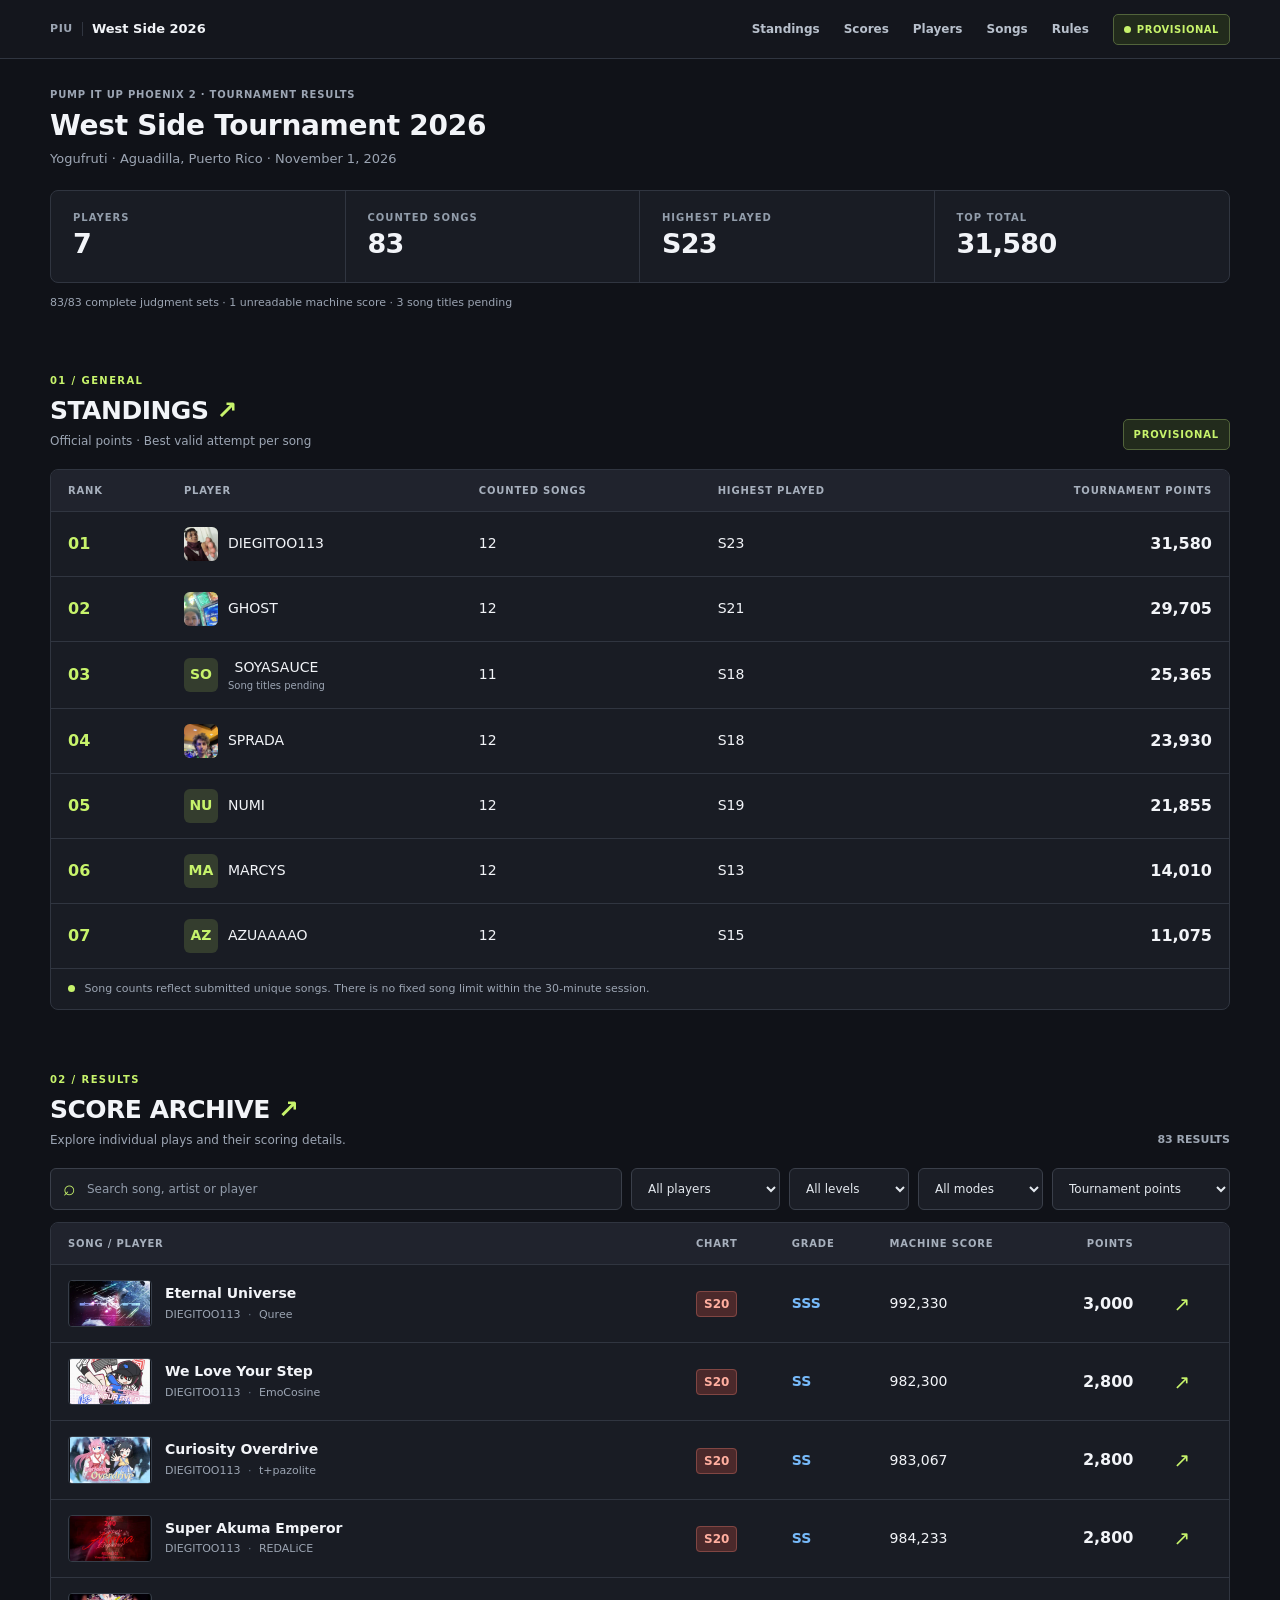
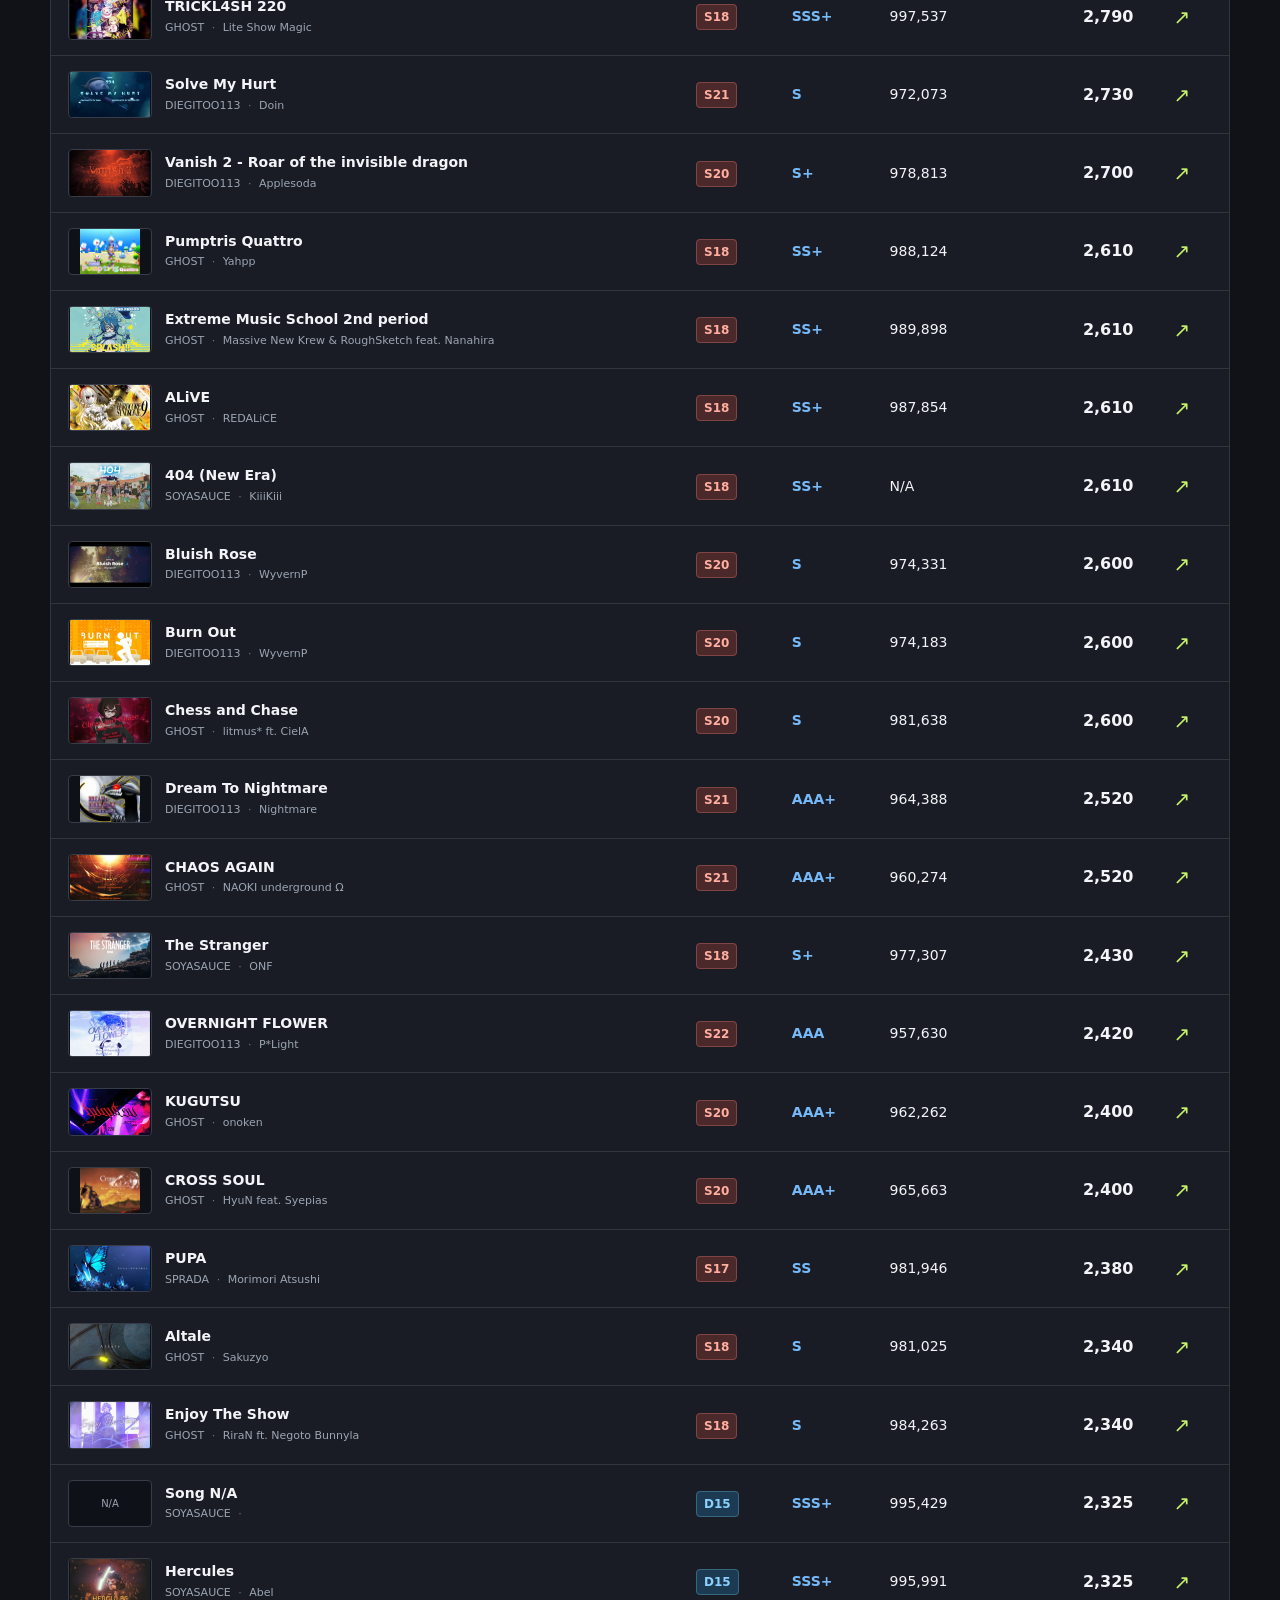
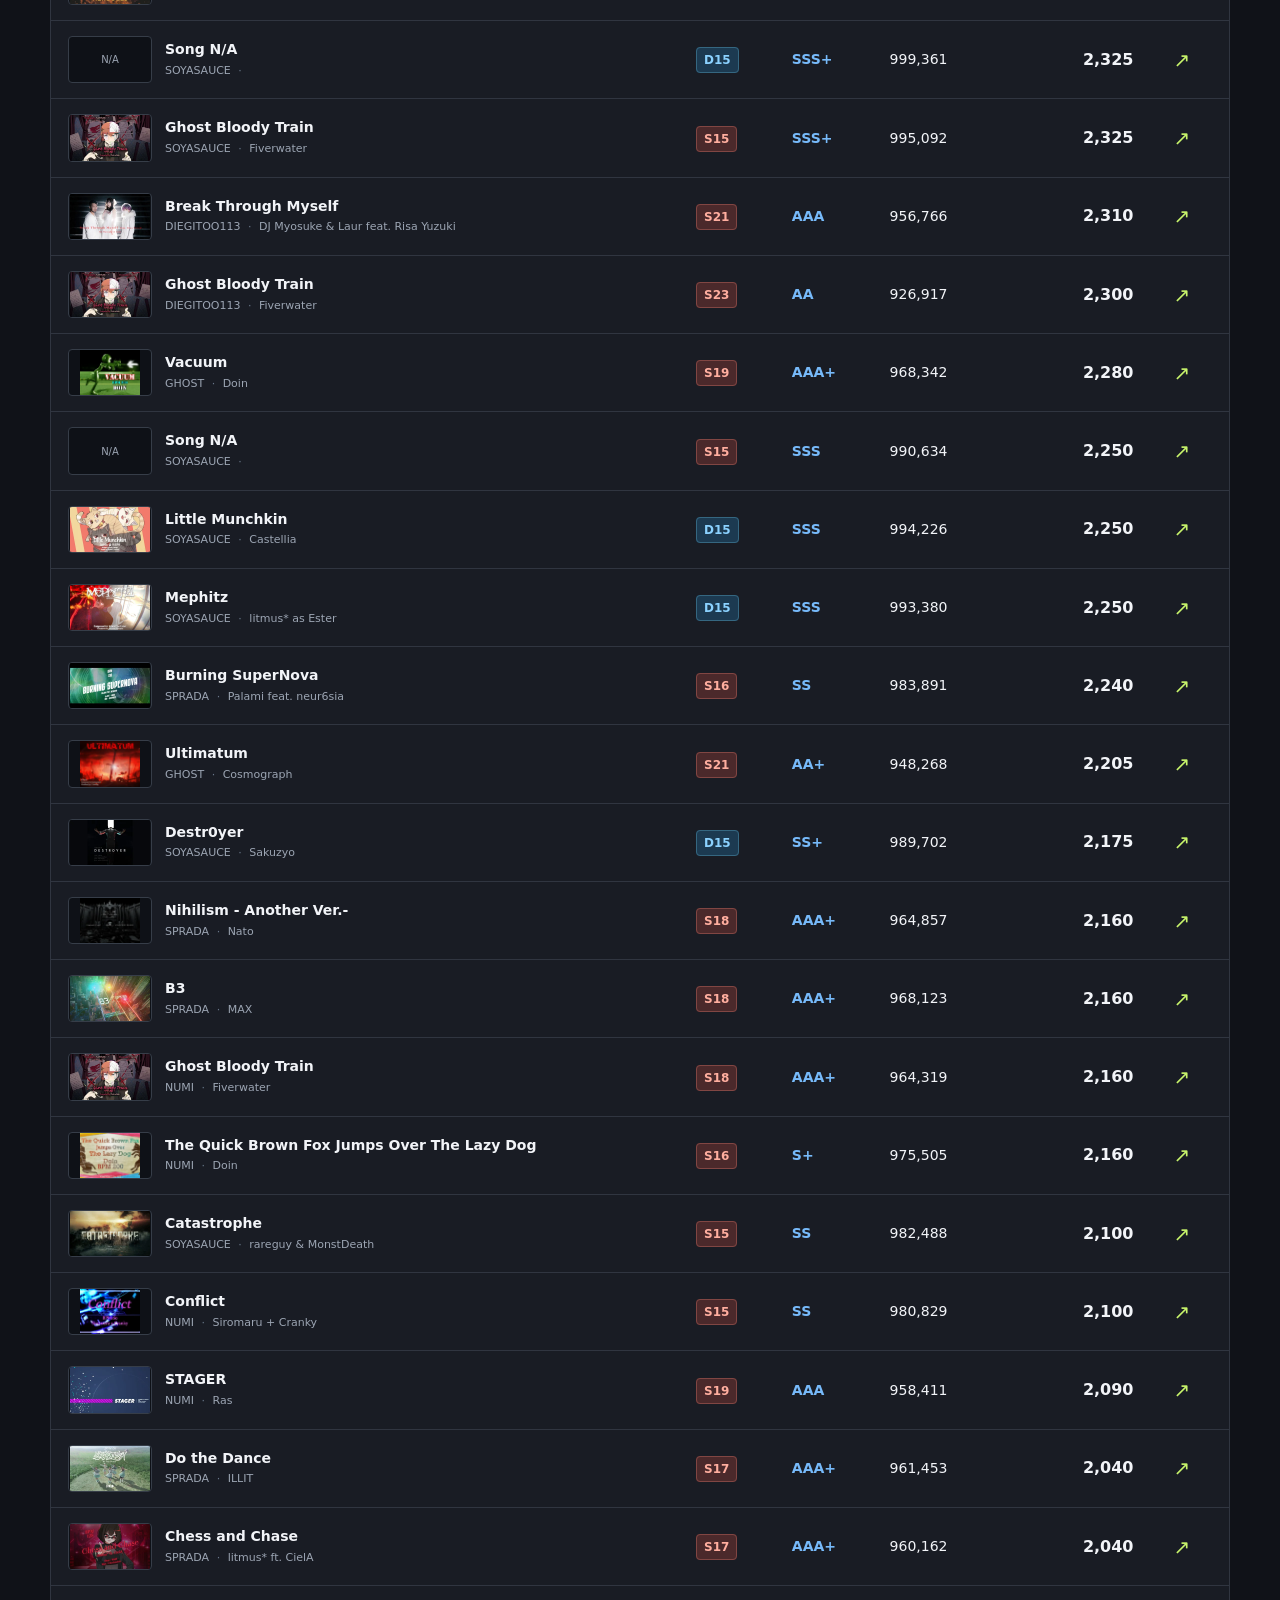
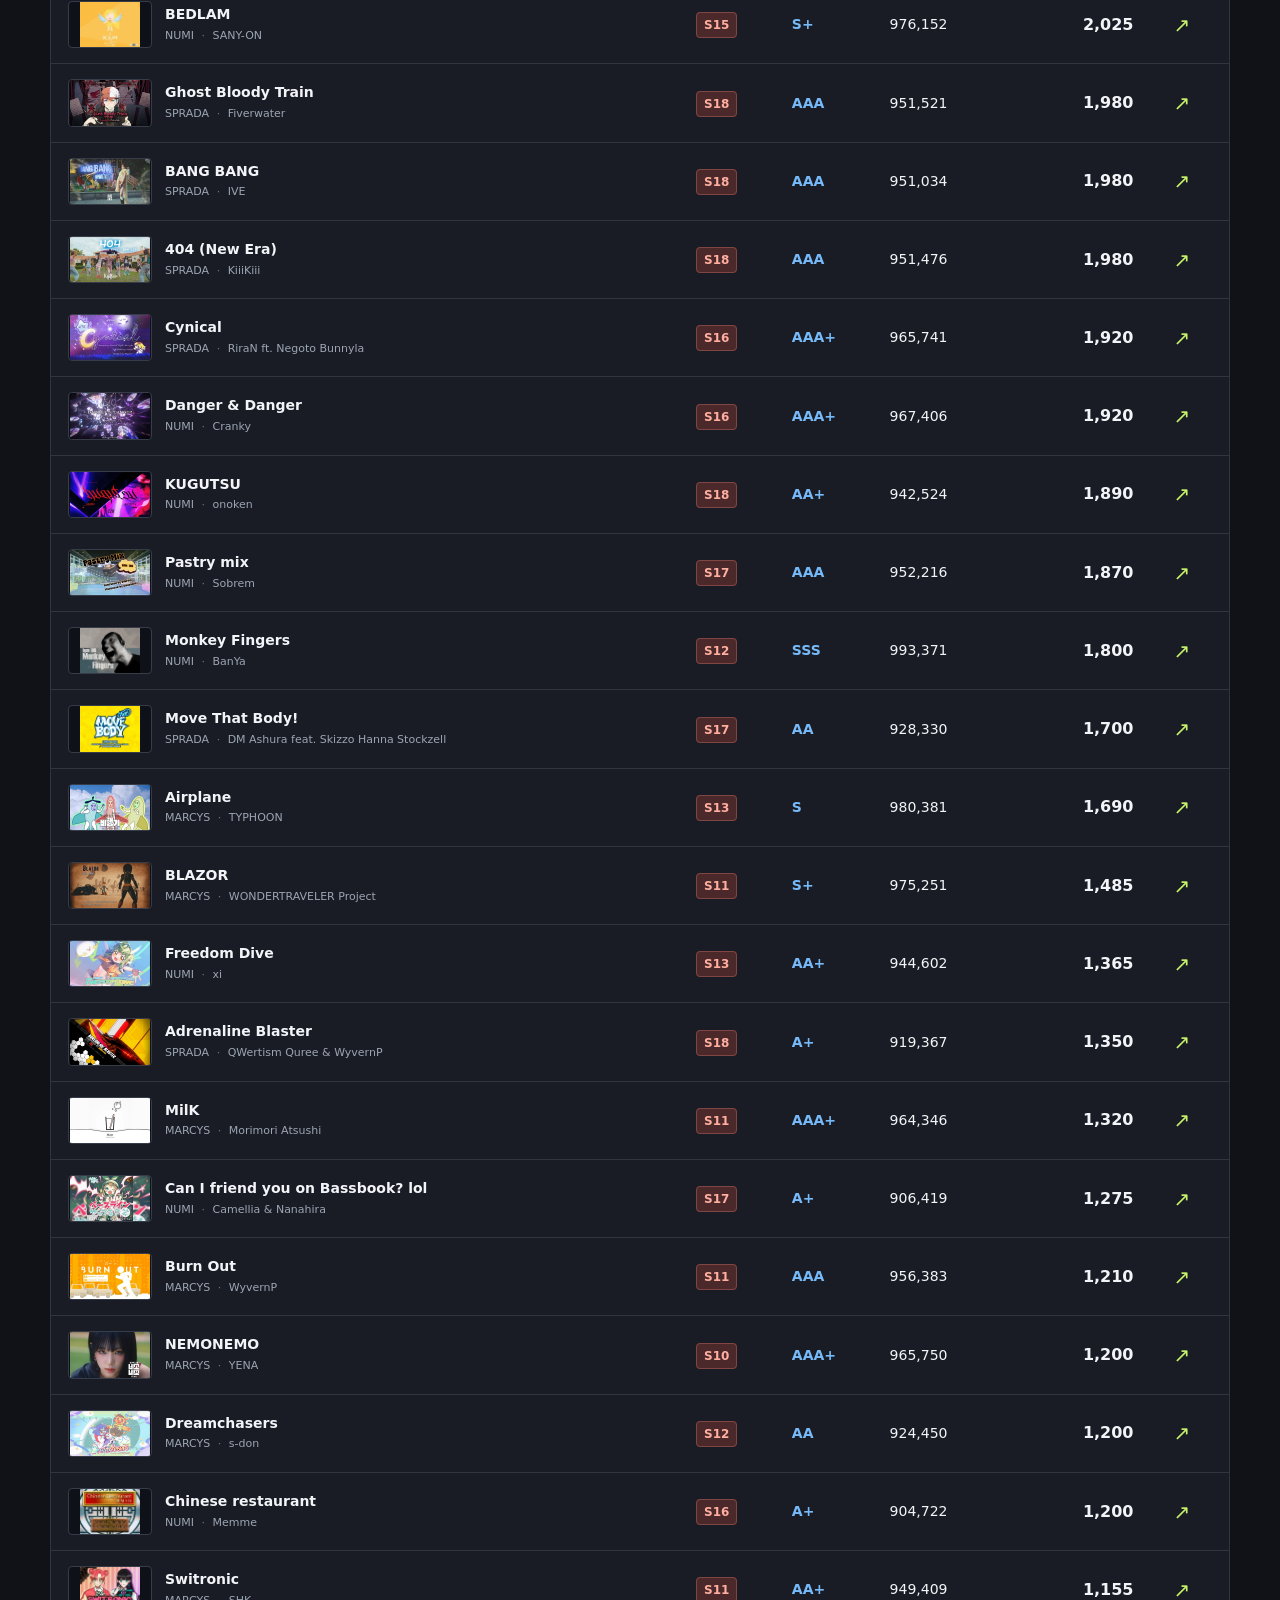
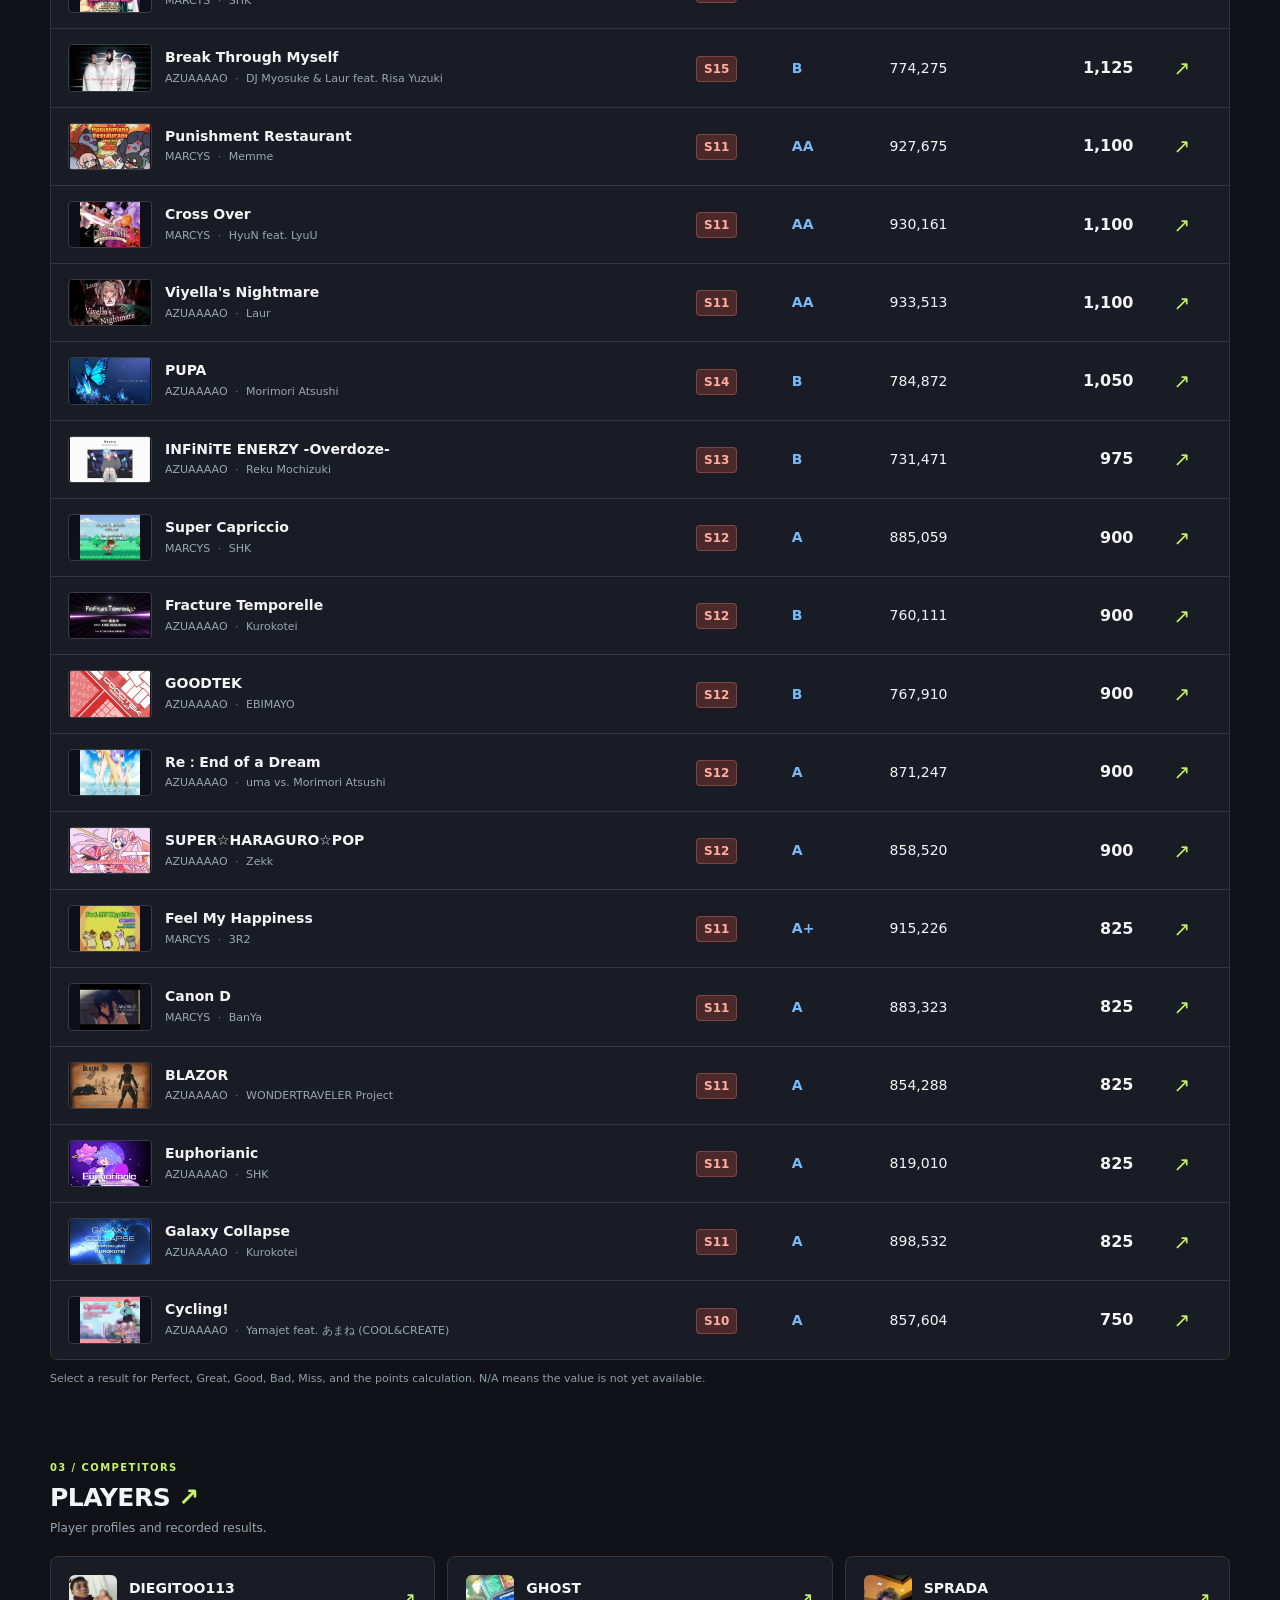
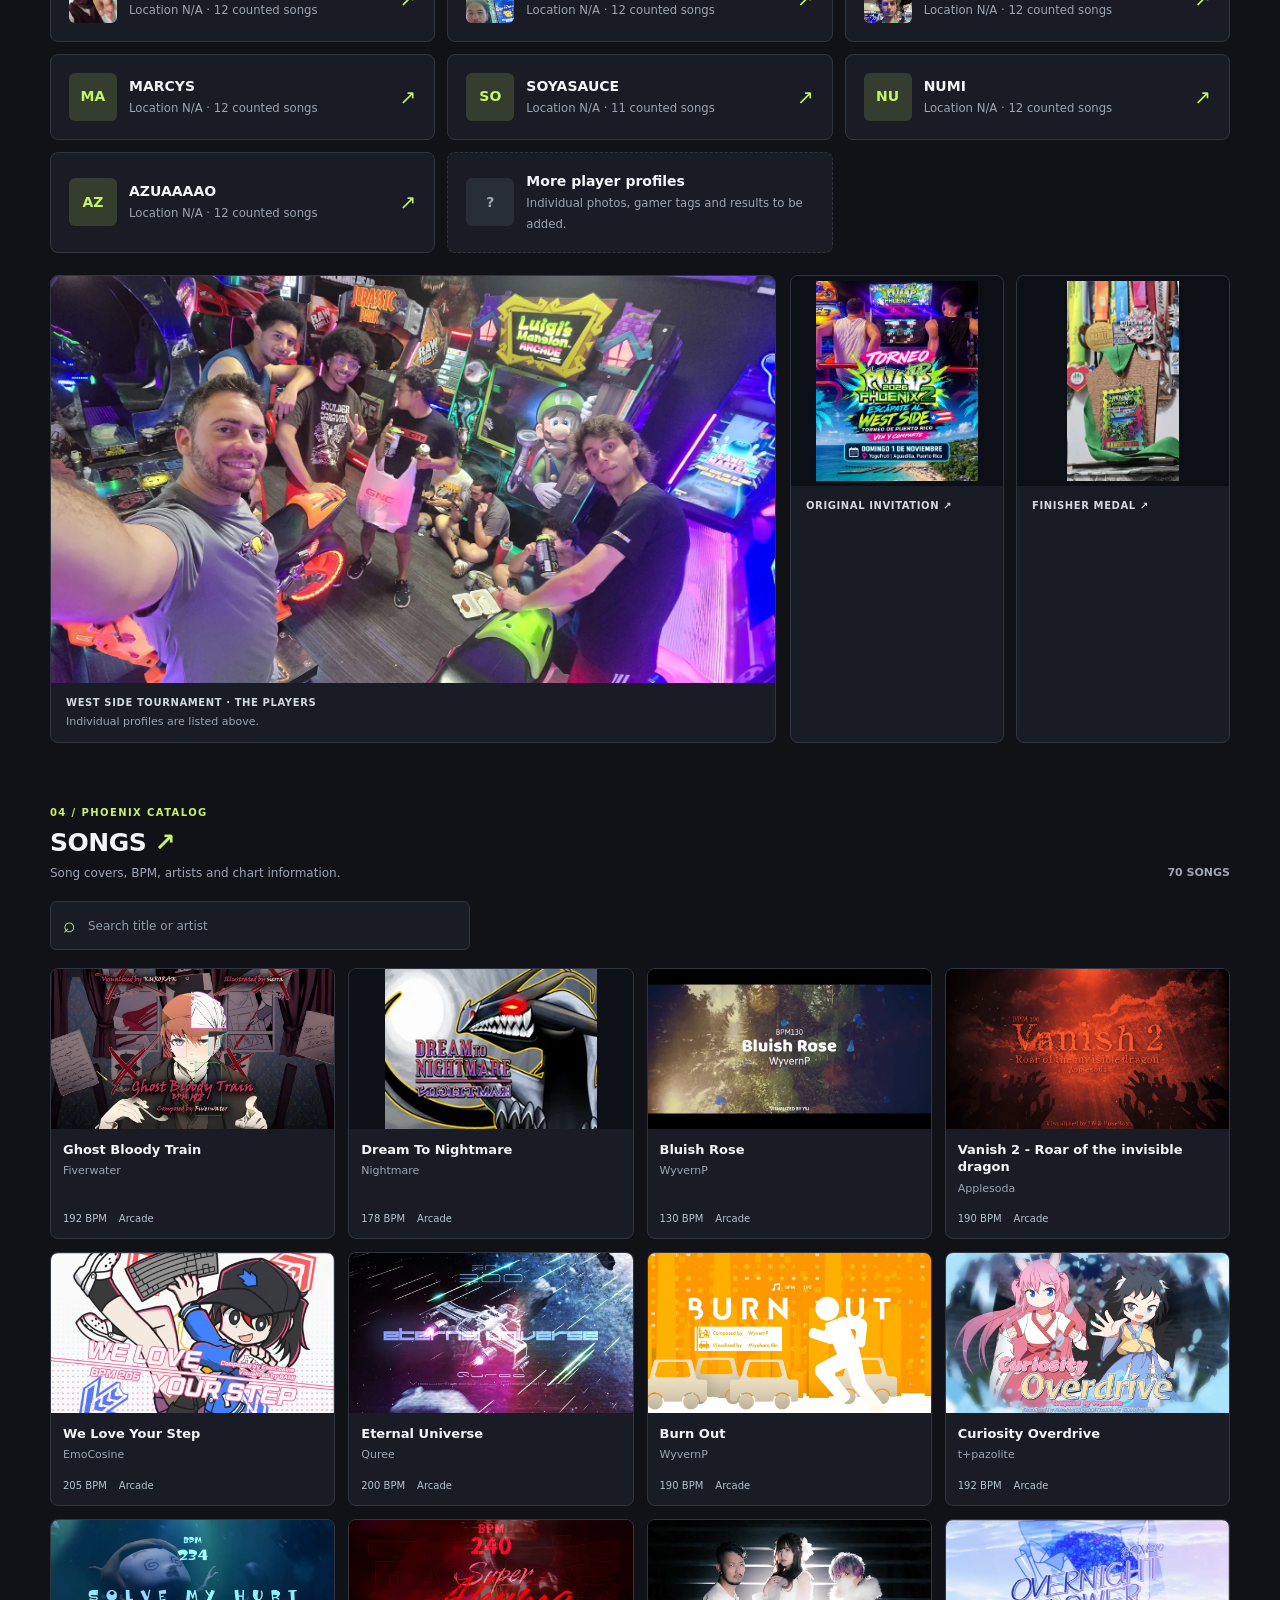
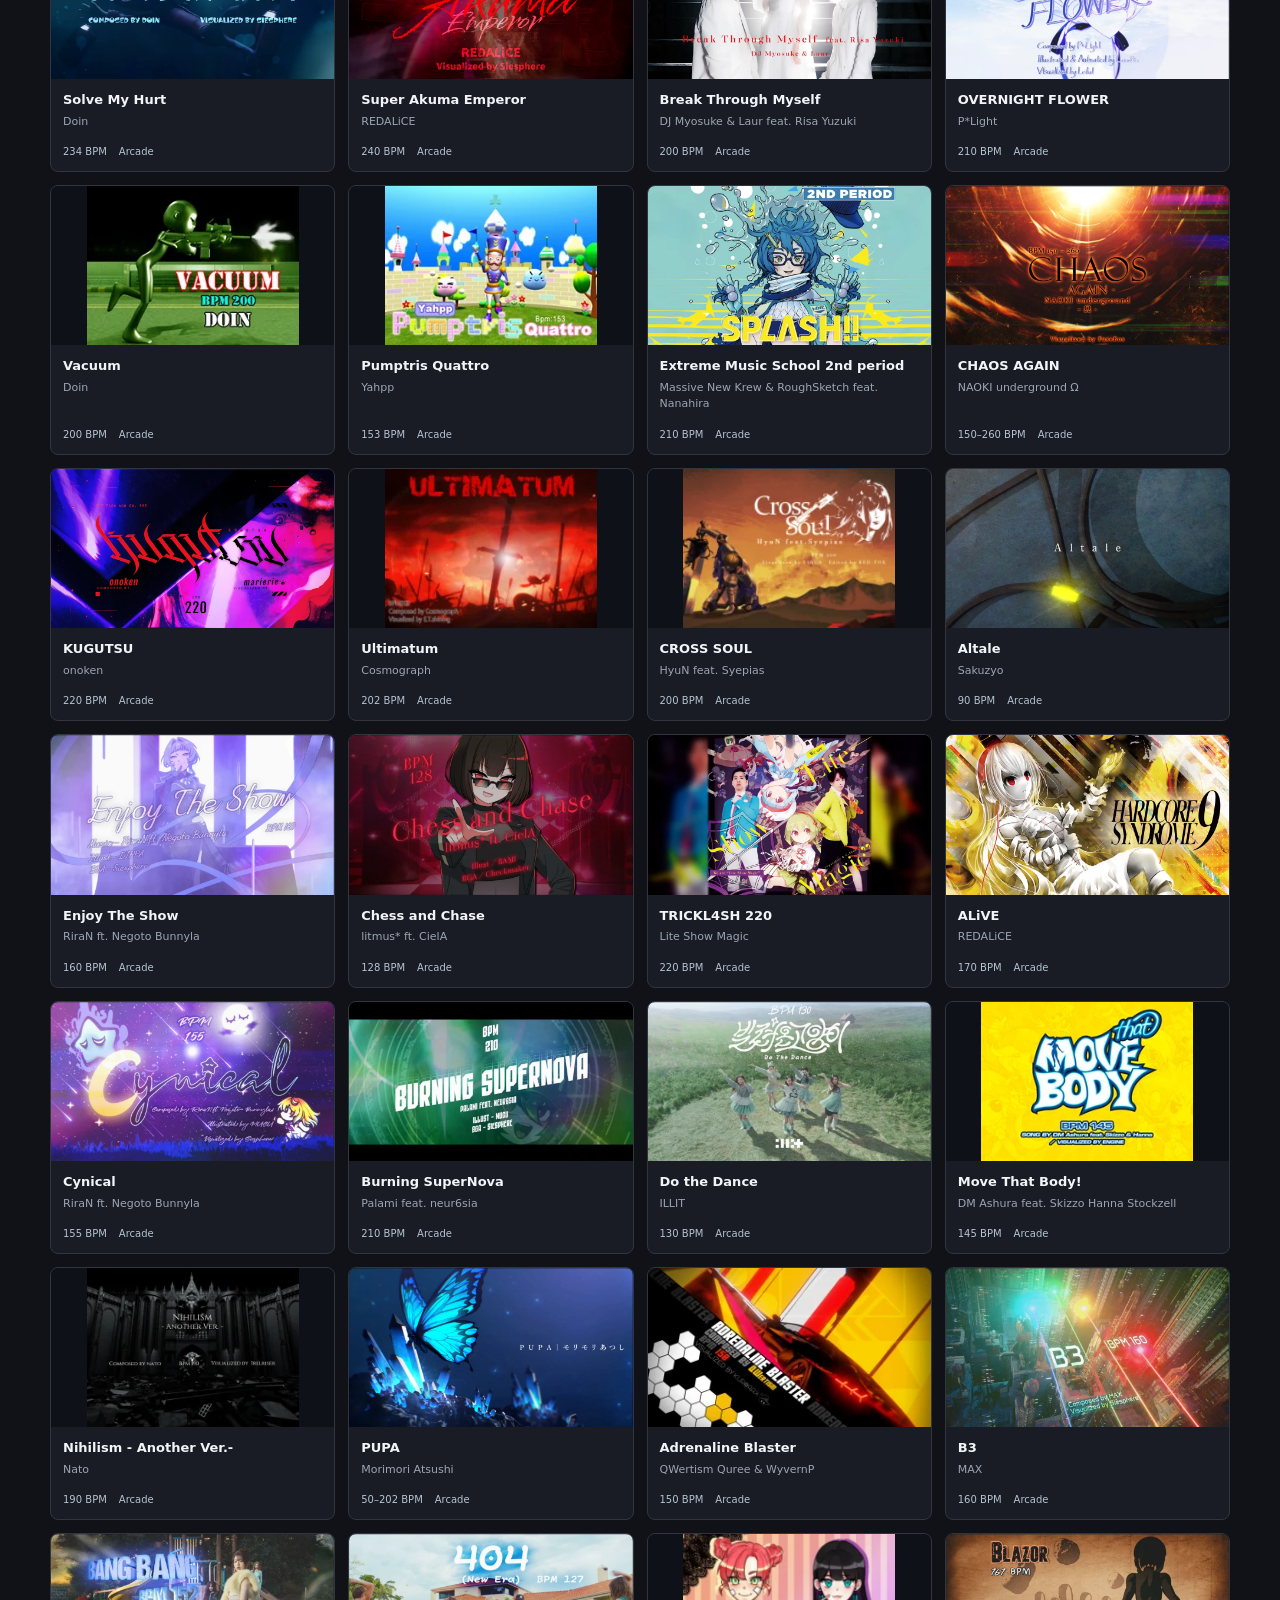
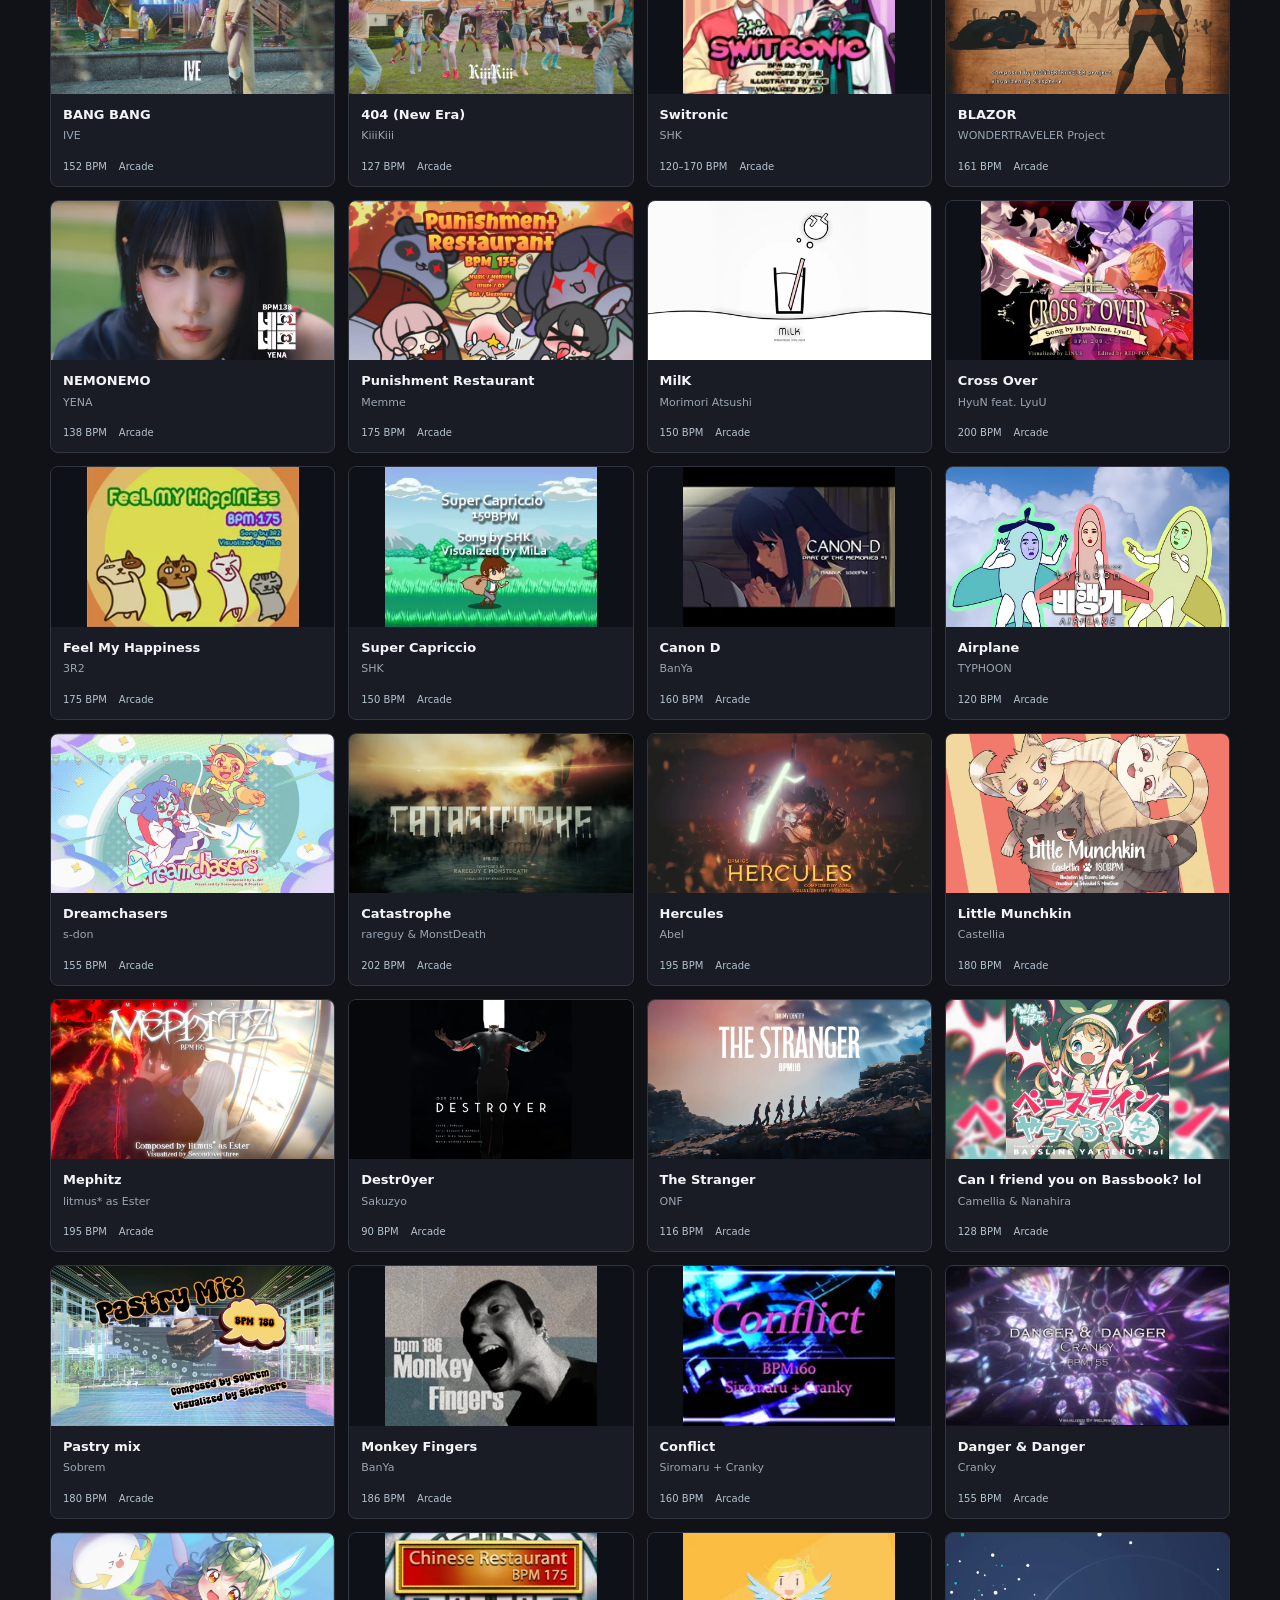
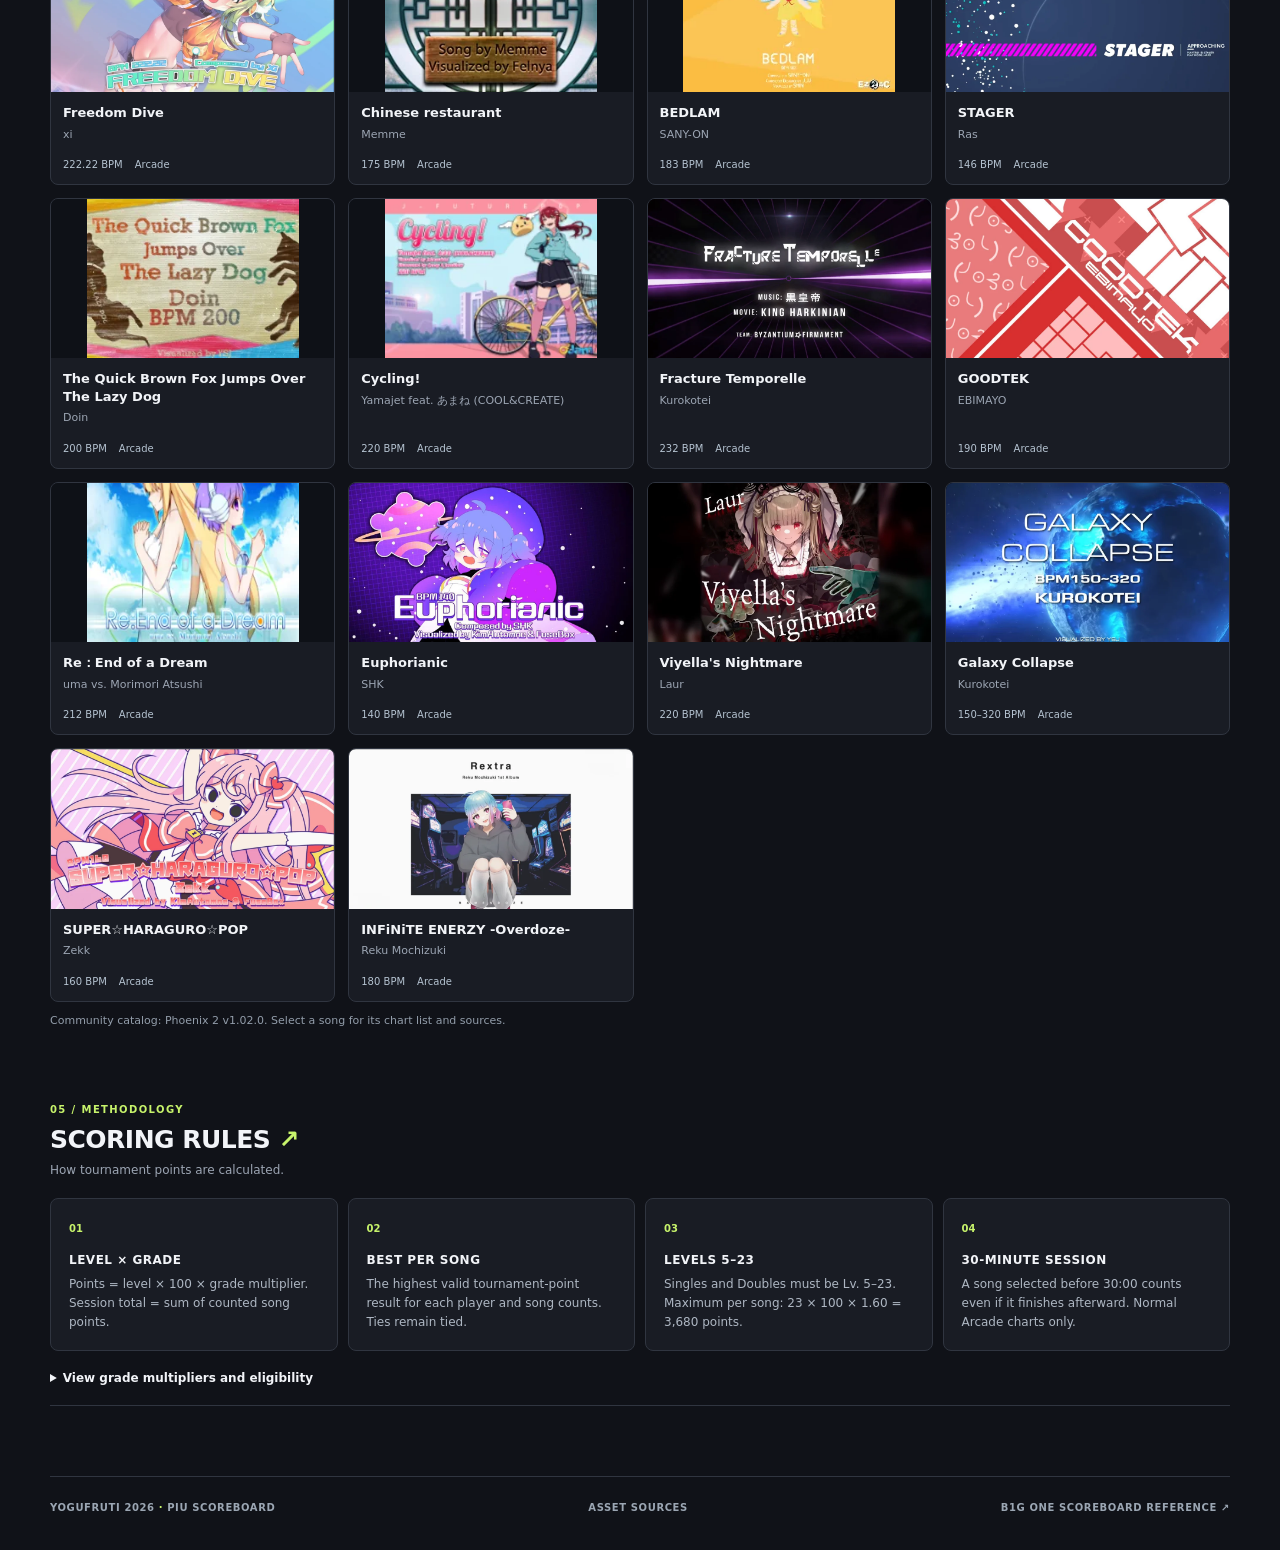
==== commit d0a5ad44: "Enforce level 23 rules and label grade multipliers in results" ====
--- a/index.html
+++ b/index.html
@@ -1,5 +1,5 @@
 <!doctype html>
-<html lang="en"><head><meta charset="utf-8"><meta name="viewport" content="width=device-width, initial-scale=1"><meta name="theme-color" content="#101218"><meta name="description" content="Yogufruti 2026 Pump It Up tournament scoreboard, player standings and detailed results."><title>West Side Tournament 2026 | Yogufruti PIU Scoreboard</title><link rel="stylesheet" href="styles.css?v=audit-azua-20261101"><script defer src="data/catalog.js?v=audit-azua-20261101"></script><script defer src="data/results.js?v=audit-azua-20261101"></script><script defer src="scoring.js"></script><script defer src="app.js?v=audit-azua-20261101"></script></head>
+<html lang="en"><head><meta charset="utf-8"><meta name="viewport" content="width=device-width, initial-scale=1"><meta name="theme-color" content="#101218"><meta name="description" content="Yogufruti 2026 Pump It Up tournament scoreboard, player standings and detailed results."><title>West Side Tournament 2026 | Yogufruti PIU Scoreboard</title><link rel="stylesheet" href="styles.css?v=rules23-20261101"><script defer src="data/catalog.js?v=rules23-20261101"></script><script defer src="data/results.js?v=rules23-20261101"></script><script defer src="scoring.js?v=rules23-20261101"></script><script defer src="app.js?v=rules23-20261101"></script></head>
 <body>
 <header class="topbar">
   <div class="shell topbar-inner">
@@ -18,11 +18,11 @@
       <p>Yogufruti · Aguadilla, Puerto Rico · November 1, 2026</p>
     </div>
   </section>
-<div class="summary"><div><span>PLAYERS</span><strong id="player-count">—</strong></div><div><span>COUNTED SONGS</span><strong id="score-count">—</strong></div><div><span>HIGHEST LEVEL</span><strong id="max-level">—</strong></div><div><span>TOP TOTAL</span><strong id="top-total">—</strong></div></div>
+<div class="summary"><div><span>PLAYERS</span><strong id="player-count">—</strong></div><div><span>COUNTED SONGS</span><strong id="score-count">—</strong></div><div><span>HIGHEST PLAYED</span><strong id="max-level">—</strong></div><div><span>TOP TOTAL</span><strong id="top-total">—</strong></div></div>
 <p class="data-coverage" id="coverage"></p>
-<section id="standings" class="section"><div class="section-heading"><div><span class="section-number">01 / GENERAL</span><h2>STANDINGS <span>↗</span></h2><p>Official points · Best valid attempt per song</p></div><span class="badge">PROVISIONAL</span></div><div class="table-card"><div class="table-scroll"><table><thead><tr><th scope="col">RANK</th><th scope="col">PLAYER</th><th scope="col">SONGS</th><th scope="col">HIGHEST LEVEL</th><th scope="col" class="numeric">TOURNAMENT POINTS</th></tr></thead><tbody id="standings-body"></tbody></table></div><div class="table-note"><span class="dot"></span> Standings may change as more players and results are added. <span class="mobile-hint">Swipe standings to see all columns →</span></div></div></section>
+<section id="standings" class="section"><div class="section-heading"><div><span class="section-number">01 / GENERAL</span><h2>STANDINGS <span>↗</span></h2><p>Official points · Best valid attempt per song</p></div><span class="badge">PROVISIONAL</span></div><div class="table-card"><div class="table-scroll"><table><thead><tr><th scope="col">RANK</th><th scope="col">PLAYER</th><th scope="col">COUNTED SONGS</th><th scope="col">HIGHEST PLAYED</th><th scope="col" class="numeric">TOURNAMENT POINTS</th></tr></thead><tbody id="standings-body"></tbody></table></div><div class="table-note"><span class="dot"></span> Song counts reflect submitted unique songs. There is no fixed song limit within the 30-minute session. <span class="mobile-hint">Swipe standings to see all columns →</span></div></div></section>
 <section id="scores" class="section"><div class="section-heading"><div><span class="section-number">02 / RESULTS</span><h2>SCORE ARCHIVE <span>↗</span></h2><p>Explore individual plays and their scoring details.</p></div><span class="count-label" id="result-count" aria-live="polite"></span></div><div class="filters"><label class="search"><span aria-hidden="true">⌕</span><input id="search" type="search" placeholder="Search song, artist or player" aria-label="Search song, artist or player"></label><label><span class="sr-only">Filter by player</span><select id="player-filter"><option value="">All players</option></select></label><label><span class="sr-only">Filter by level</span><select id="level"><option value="">All levels</option></select></label><label><span class="sr-only">Filter by mode</span><select id="mode"><option value="">All modes</option><option>Single</option><option>Double</option></select></label><label><span class="sr-only">Sort results</span><select id="sort"><option value="points">Tournament points</option><option value="score">Machine score</option><option value="level">Level</option><option value="song">Song A–Z</option></select></label></div><div class="table-card"><div class="table-scroll"><table class="score-table"><thead><tr><th scope="col">SONG / PLAYER</th><th scope="col">CHART</th><th scope="col">GRADE</th><th scope="col">MACHINE SCORE</th><th scope="col" class="numeric">POINTS</th><th scope="col"><span class="sr-only">Details</span></th></tr></thead><tbody id="results"></tbody></table></div><div id="empty" class="empty" hidden>No results match these filters.</div></div><p class="footnote">Select a result for Perfect, Great, Good, Bad, Miss, and the points calculation. N/A means the value is not yet available.</p></section>
 <section id="players" class="section"><div class="section-heading"><div><span class="section-number">03 / COMPETITORS</span><h2>PLAYERS <span>↗</span></h2><p>Player profiles and recorded results.</p></div></div><div id="players-list" class="players-grid"></div><div class="event-media"><figure class="group-photo"><a href="assets/event/participants.webp" target="_blank" rel="noopener"><img src="assets/event/participants.webp" alt="Tournament players together at the Yogufruti arcade" loading="lazy" width="1600" height="900"></a><figcaption>WEST SIDE TOURNAMENT · THE PLAYERS <span>Individual profiles are listed above.</span></figcaption></figure><div class="event-artifacts"><figure><a href="assets/event/invitation.webp" target="_blank" rel="noopener"><img src="assets/event/invitation.webp" alt="Original West Side Tournament invitation for November 1 at Yogufruti, Aguadilla" loading="lazy"></a><figcaption>ORIGINAL INVITATION ↗</figcaption></figure><figure><a href="assets/event/finisher-medal.webp" target="_blank" rel="noopener"><img src="assets/event/finisher-medal.webp" alt="West Side Tournament 2026 finisher medal with a green ribbon" loading="lazy"></a><figcaption>FINISHER MEDAL ↗</figcaption></figure></div></div></section>
 <section id="songs" class="section"><div class="section-heading"><div><span class="section-number">04 / PHOENIX CATALOG</span><h2>SONGS <span>↗</span></h2><p>Song covers, BPM, artists and chart information.</p></div><span class="count-label" id="song-count" aria-live="polite"></span></div><label class="search catalog-search"><span aria-hidden="true">⌕</span><input id="song-search" type="search" aria-label="Search song catalog" placeholder="Search title or artist"></label><div id="song-grid" class="song-grid"></div><p class="footnote">Community catalog: Phoenix 2 v1.02.0. Select a song for its chart list and sources.</p></section>
-<section id="rules" class="section rules"><div class="section-heading"><div><span class="section-number">05 / METHODOLOGY</span><h2>SCORING RULES <span>↗</span></h2><p>How tournament points are calculated.</p></div></div><div class="rules-grid"><article><span>01</span><h3>LEVEL × GRADE</h3><p>Points = level × 100 × grade multiplier. Machine score is displayed separately.</p></article><article><span>02</span><h3>BEST PER SONG</h3><p>The highest valid tournament-point result for each player and song counts. Ties remain tied.</p></article><article><span>03</span><h3>NO LEVEL CAP</h3><p>S23 counts at its full level. The event’s maximum difficulty is currently uncapped.</p></article><article><span>04</span><h3>30-MINUTE SESSION</h3><p>A song selected before 30:00 counts even if it finishes afterward. Normal Arcade charts only.</p></article></div><details><summary>View grade multipliers and eligibility</summary><div class="rule-detail"><p>A+ or lower: 0.75 · AA: 1.00 · AA+: 1.05 · AAA: 1.10 · AAA+: 1.20 · S: 1.30 · S+: 1.35 · SS: 1.40 · SS+: 1.45 · SSS: 1.50 · SSS+: 1.55 · SSS+ PG: 1.60</p><p>Singles and Doubles score equally at the same level and grade. Legitimate stage pass and break results count; deliberate abandonment with Pass M/G is excluded. Timing and pass/break status remain unverified when absent.</p></div></details></section></main>
+<section id="rules" class="section rules"><div class="section-heading"><div><span class="section-number">05 / METHODOLOGY</span><h2>SCORING RULES <span>↗</span></h2><p>How tournament points are calculated.</p></div></div><div class="rules-grid"><article><span>01</span><h3>LEVEL × GRADE</h3><p>Points = level × 100 × grade multiplier. Session total = sum of counted song points.</p></article><article><span>02</span><h3>BEST PER SONG</h3><p>The highest valid tournament-point result for each player and song counts. Ties remain tied.</p></article><article><span>03</span><h3>LEVELS 5–23</h3><p>Singles and Doubles must be Lv. 5–23. Maximum per song: 23 × 100 × 1.60 = 3,680 points.</p></article><article><span>04</span><h3>30-MINUTE SESSION</h3><p>A song selected before 30:00 counts even if it finishes afterward. Normal Arcade charts only.</p></article></div><details><summary>View grade multipliers and eligibility</summary><div class="rule-detail"><p>A+ or lower: 0.75 · AA: 1.00 · AA+: 1.05 · AAA: 1.10 · AAA+: 1.20 · S: 1.30 · S+: 1.35 · SS: 1.40 · SS+: 1.45 · SSS: 1.50 · SSS+: 1.55 · SSS+ PG: 1.60</p><p>Singles and Doubles score equally at the same level and grade. Legitimate stage pass and break results count; deliberate abandonment with Pass M/G is excluded. The minimum per song is 375 points (Lv. 5 at A+ or lower). Machine score and judgment counts are shown as result details; the tournament formula uses level and grade. Timing and pass/break status remain unverified when absent.</p></div></details></section></main>
 <footer class="shell"><span>YOGUFRUTI 2026 <b>·</b> PIU SCOREBOARD</span><a href="docs/ASSET_SOURCES.md">ASSET SOURCES</a><a href="https://scoreboard.lbpiu.com.br/bigone26" target="_blank" rel="noopener noreferrer">B1G ONE SCOREBOARD REFERENCE ↗</a></footer><dialog id="detail-dialog" aria-labelledby="detail-title"><div id="detail-content"></div></dialog></body></html>
--- a/styles.css
+++ b/styles.css
@@ -30,3 +30,5 @@
 .song-results{padding:4px 24px 20px}.song-results h3{font-size:11px;letter-spacing:1px}.song-results>p{font-size:11px;color:var(--muted)}.judgment-counts{display:flex;flex-wrap:wrap;gap:3px 12px;margin-top:8px;font-size:10px;color:var(--muted)}.judgment-counts b{color:var(--text);font-weight:650}.recorded-result>span{min-width:0}.result-source{padding:15px 24px;border-top:1px solid var(--line);font-size:10px;overflow-wrap:anywhere;color:var(--muted)}.result-source>span,.result-source>strong{display:block;margin-bottom:4px}.result-source a{color:var(--accent)}@media(max-width:700px){.song-results,.result-source{padding-left:18px;padding-right:18px}.judgment-counts{gap:3px 8px}}
 .avatar{overflow:hidden}.avatar img{display:block;width:100%;height:100%;object-fit:cover}.profile-avatar{width:86px;height:86px;border-radius:6px}.player-detail-heading{align-items:center;justify-content:flex-start;gap:16px}.player-status{display:block;color:var(--muted);font-size:10px;font-weight:400;text-align:left}.cover-na{display:grid;place-items:center;color:var(--muted);font-size:10px}.unidentified-cover{padding:26px 18px;background:#12161e;border-top:1px solid var(--line);border-bottom:1px solid var(--line);color:var(--muted);font-size:12px}.filters select{max-width:185px}.filters .search{min-width:180px}.filters{flex-wrap:wrap}
 @media(max-width:700px){.filters{grid-template-columns:repeat(2,minmax(0,1fr))}.filters select{max-width:none}.profile-avatar{width:65px;height:65px}.player-detail-heading{gap:12px}.player-detail-heading h2{font-size:20px}.topbar nav{gap:8px}}
+
+.formula{border-top:1px solid var(--line);border-bottom:1px solid var(--line);margin-bottom:22px}.formula-base,.formula small{display:block;color:var(--muted);font-size:11px}.formula p{font-size:14px;line-height:1.6;margin:7px 0}.formula p b{color:var(--text)}
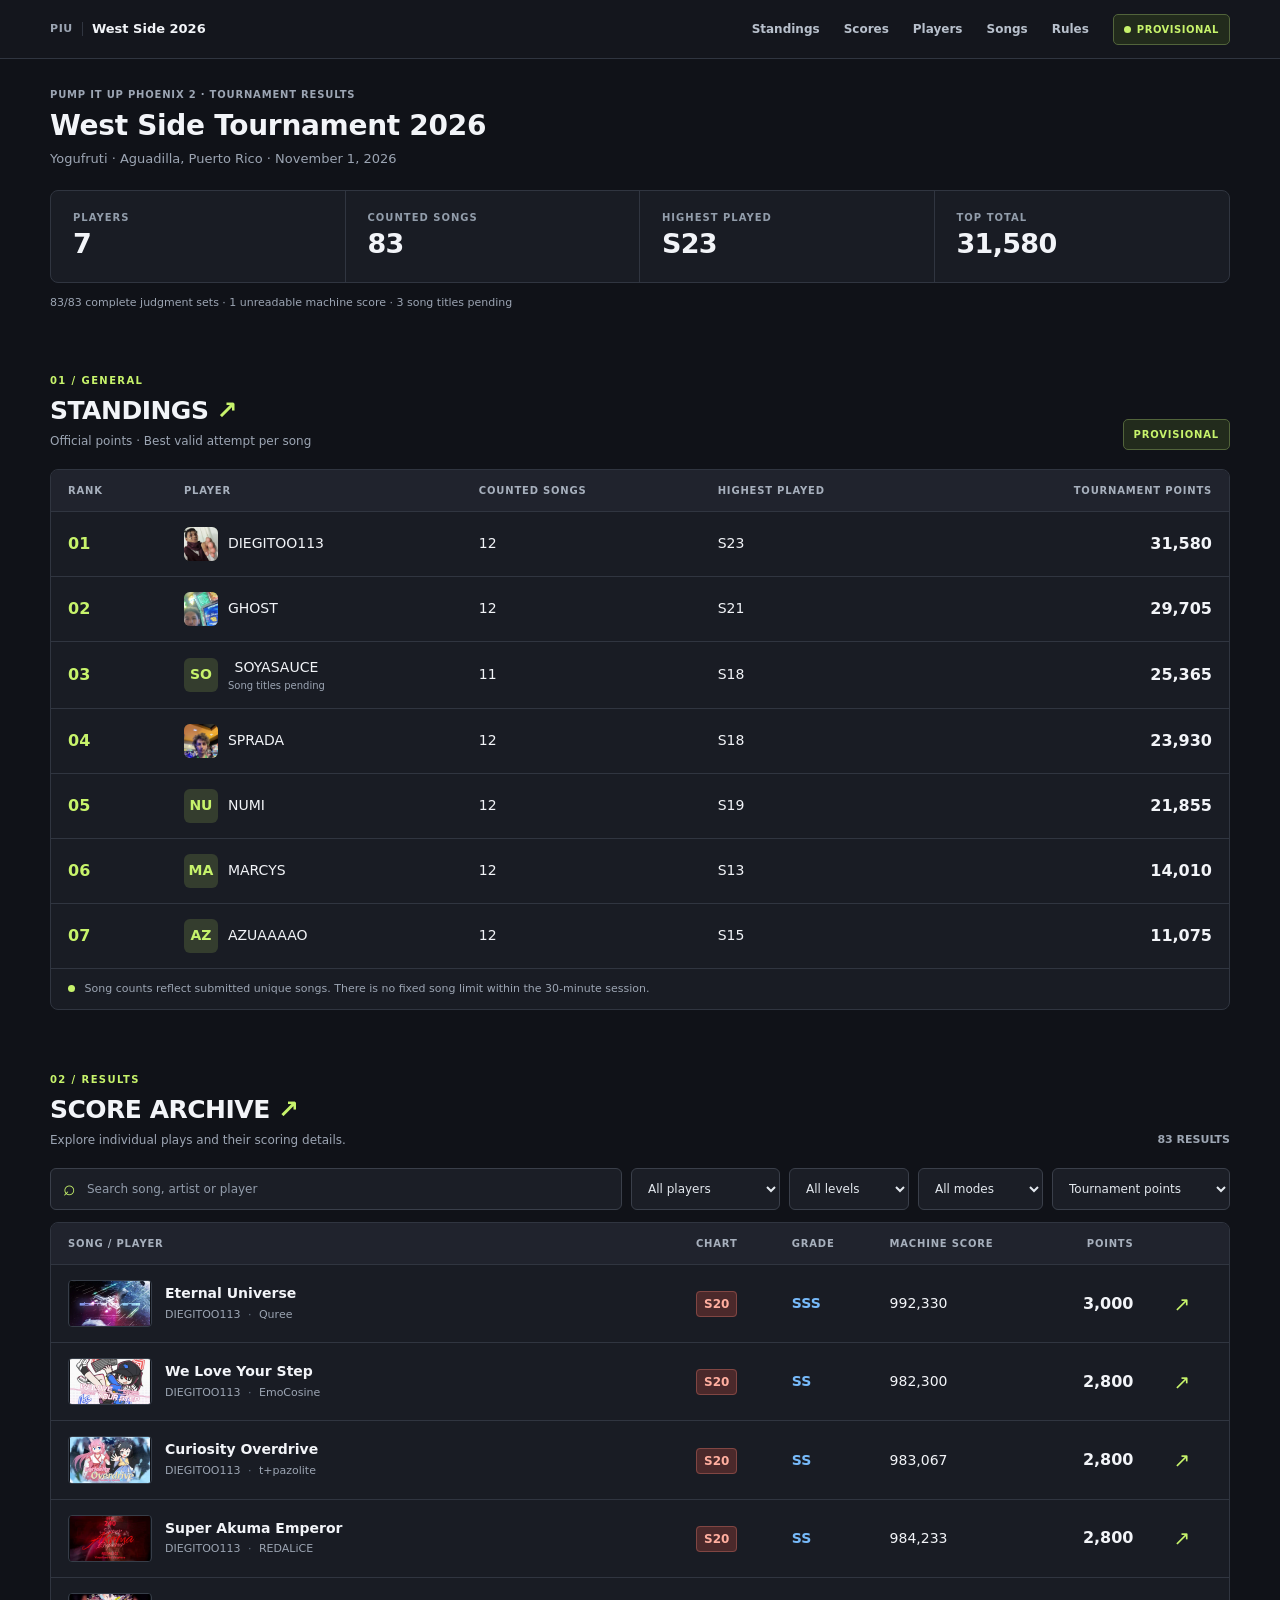
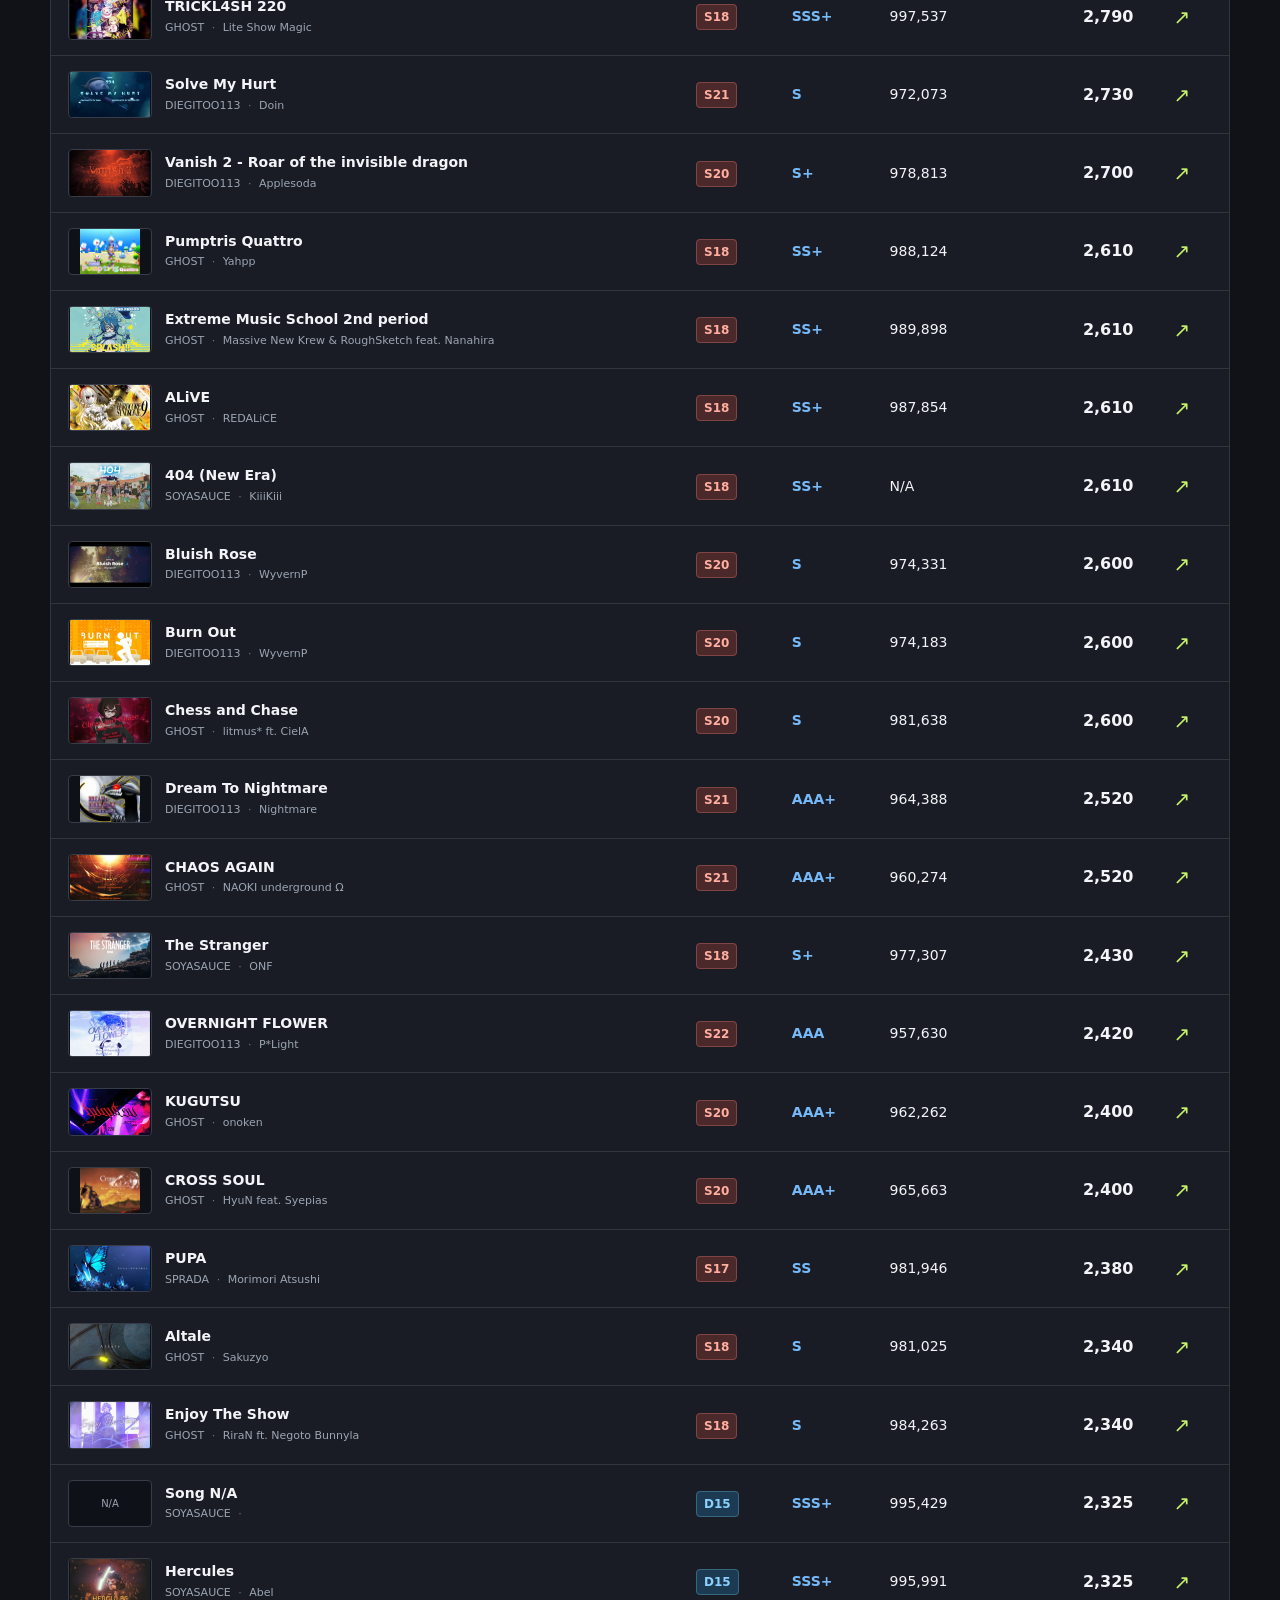
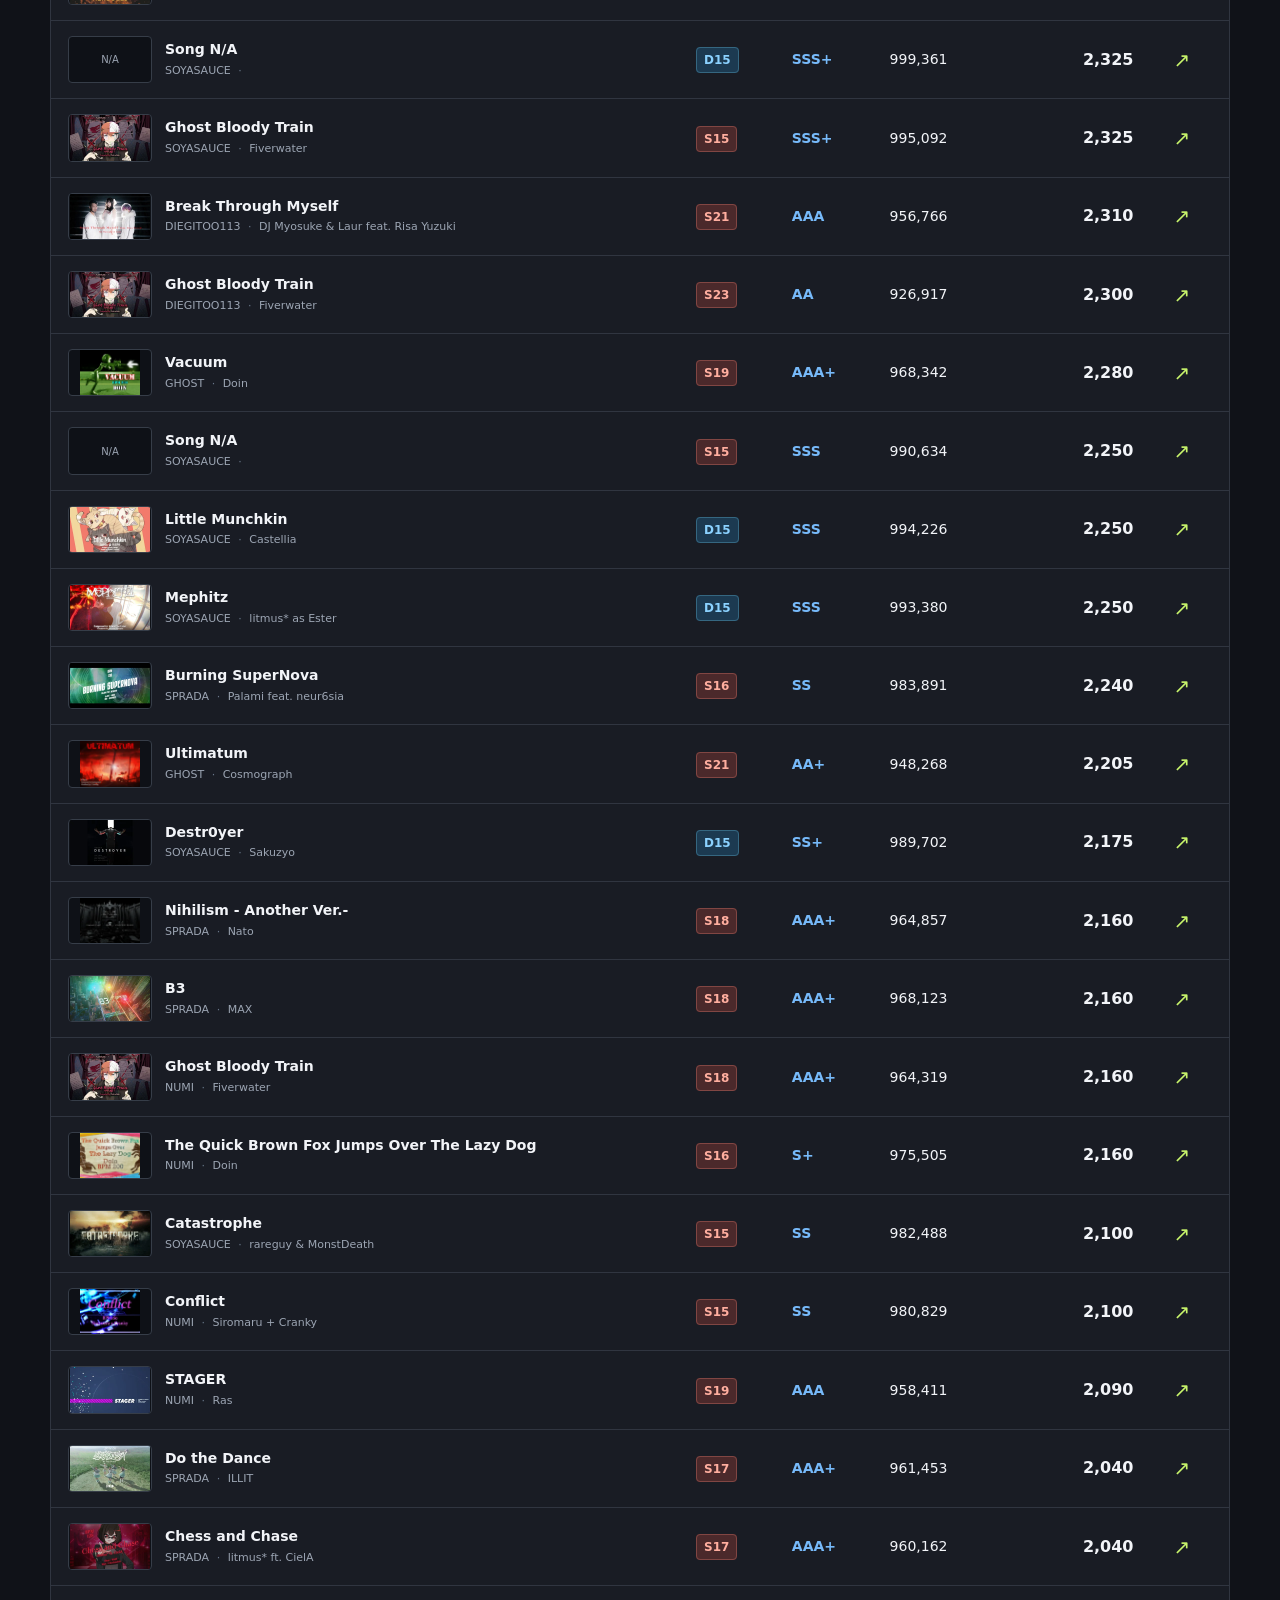
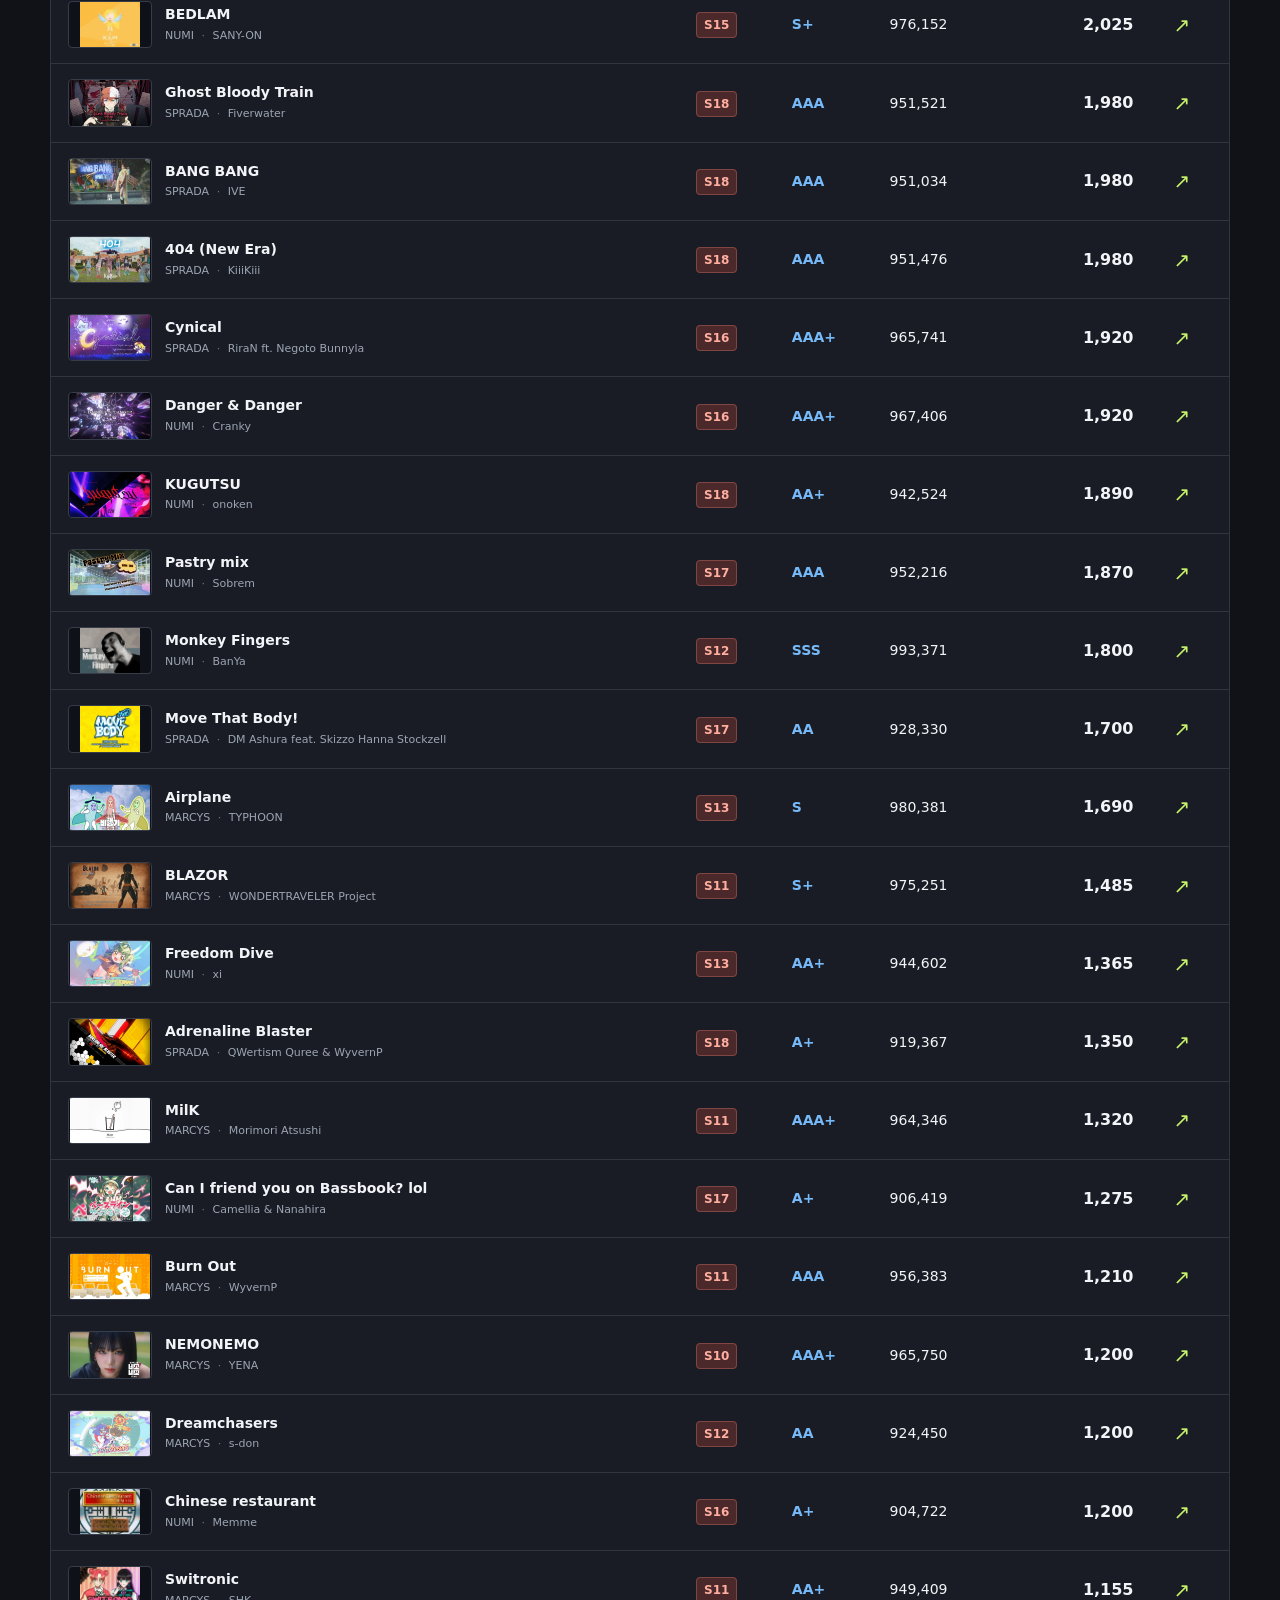
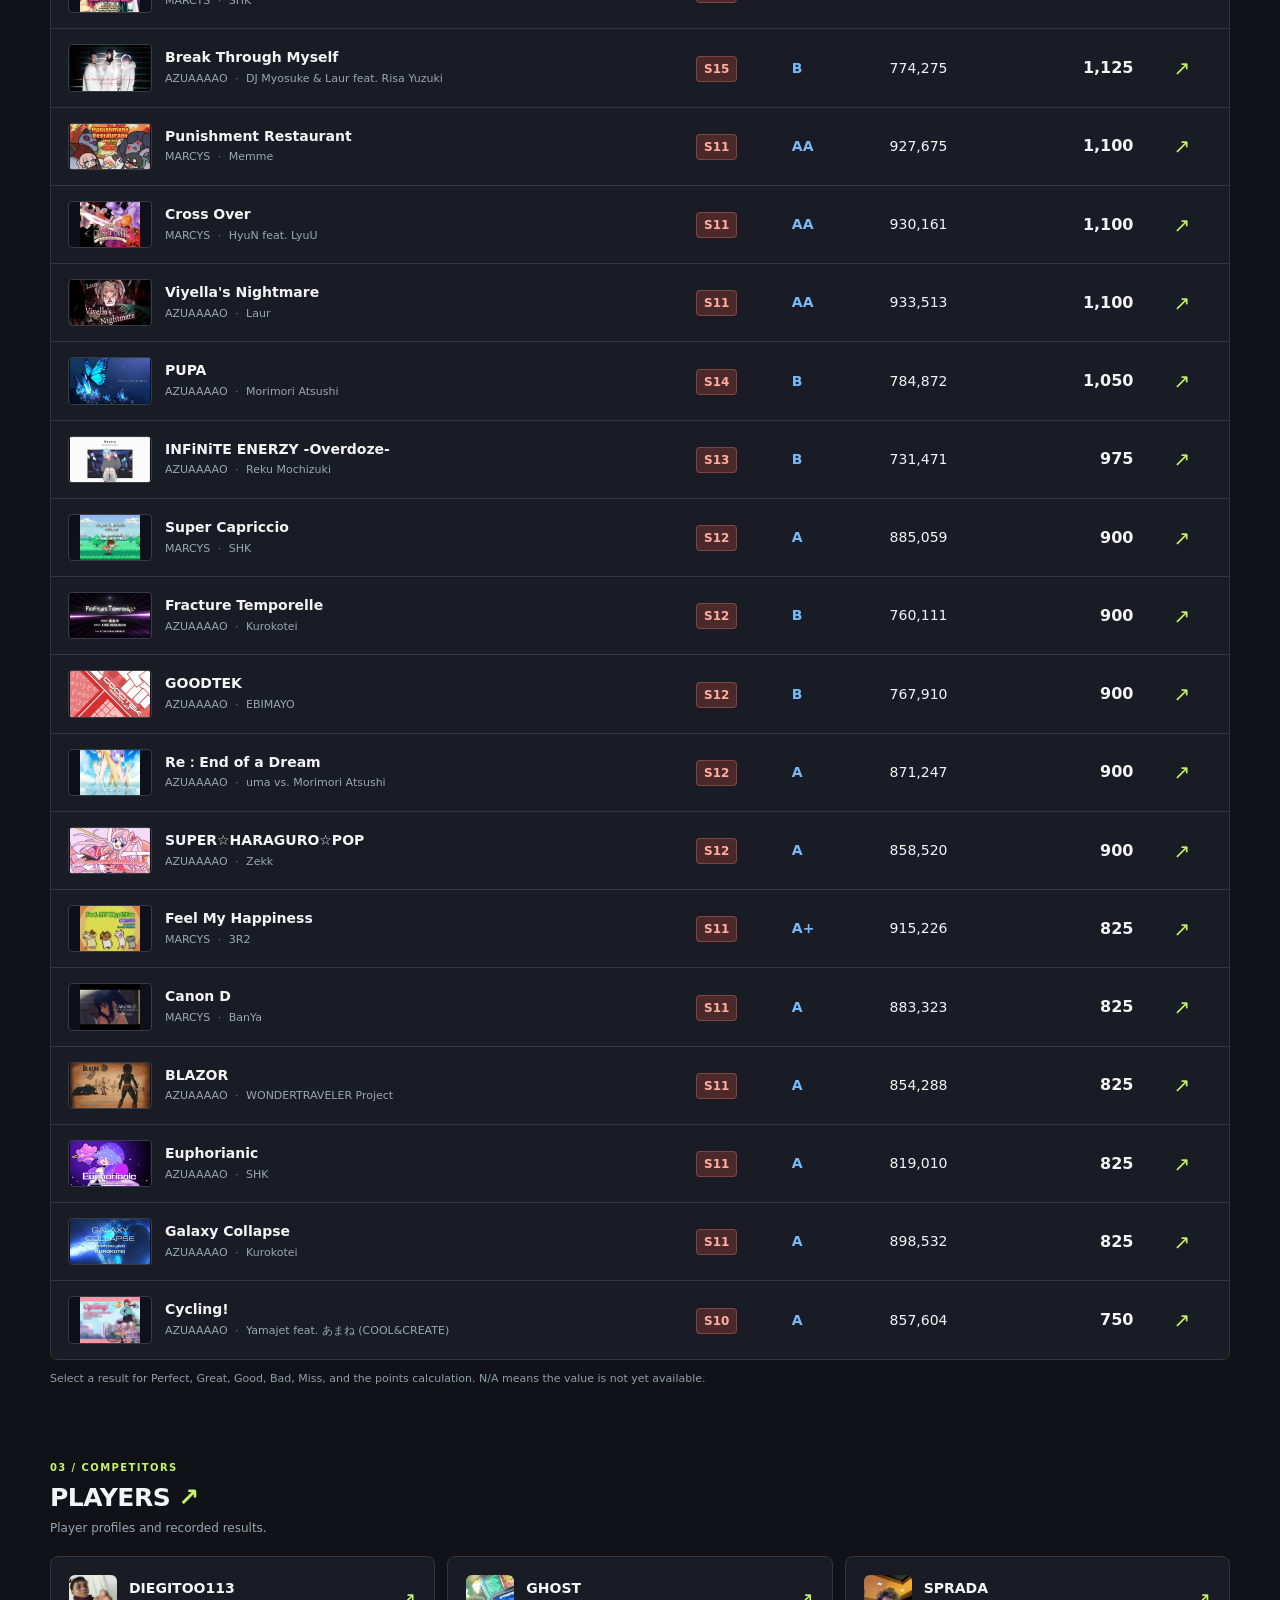
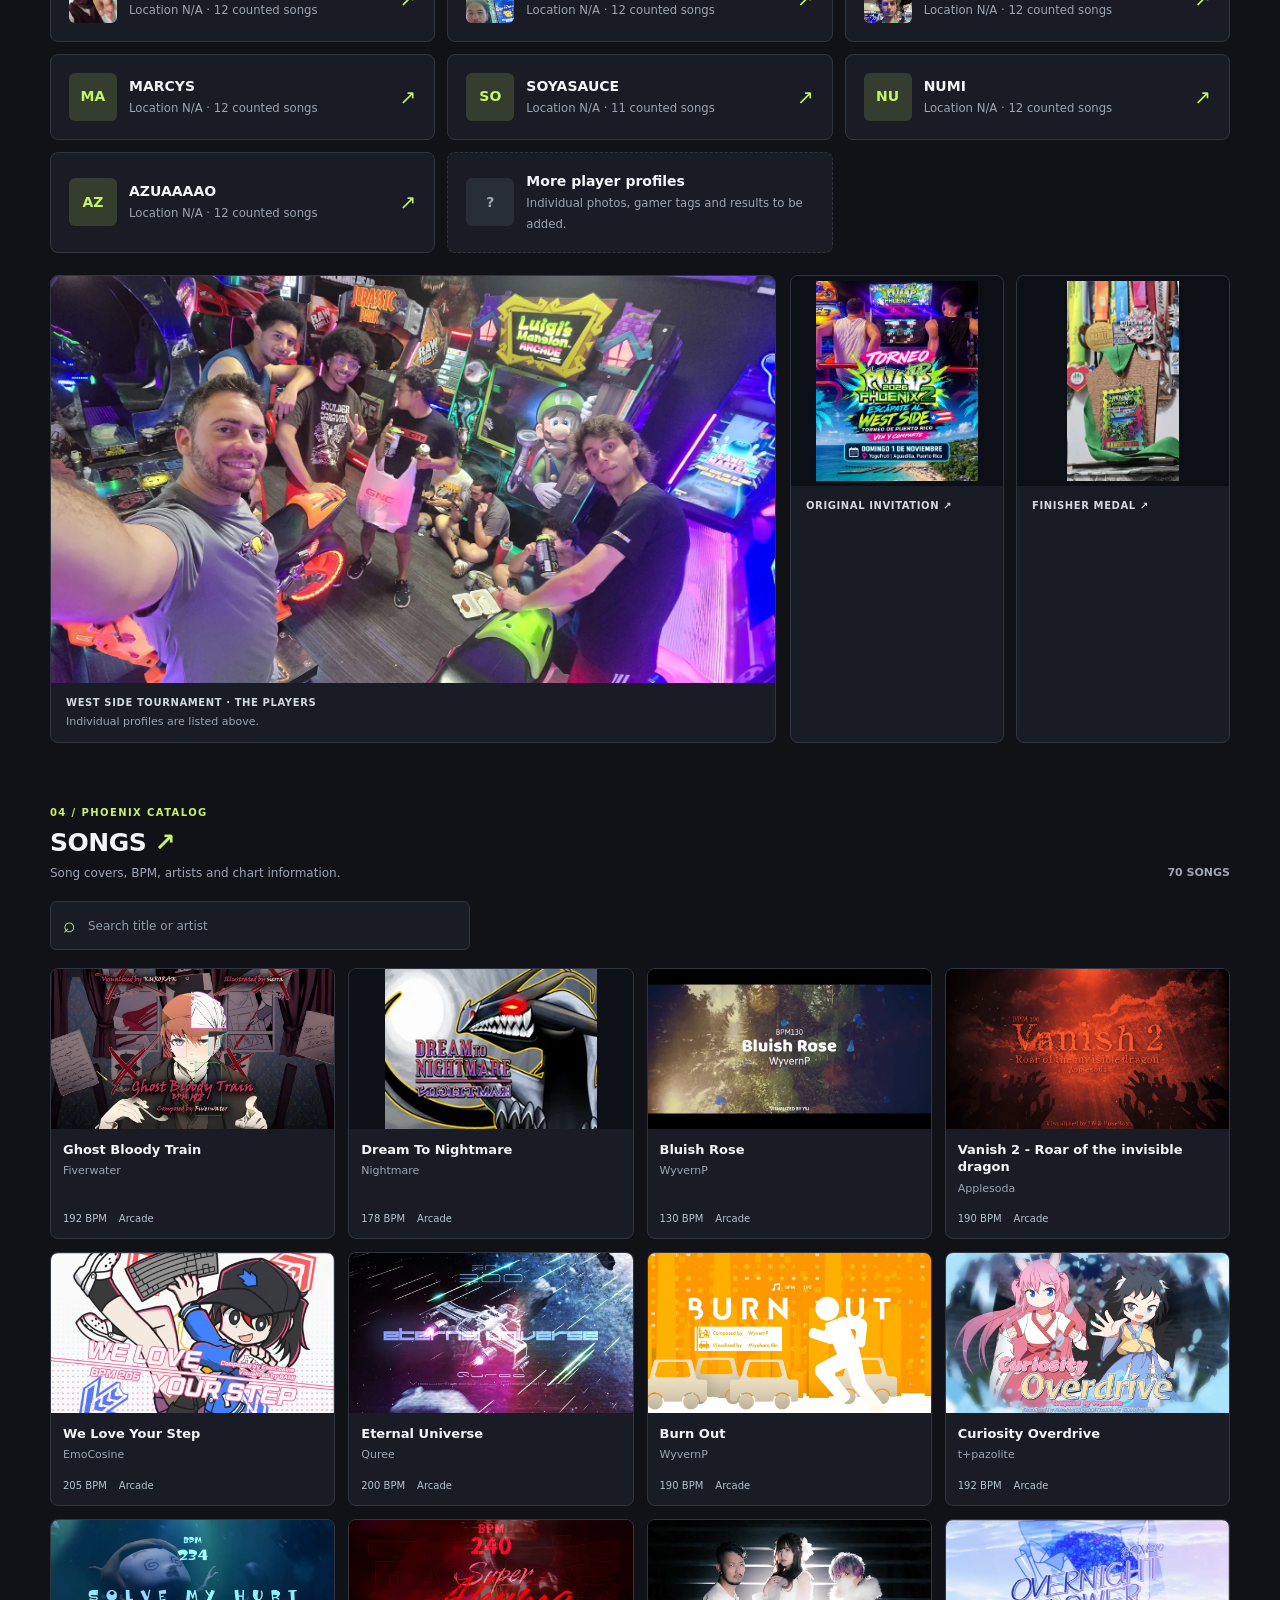
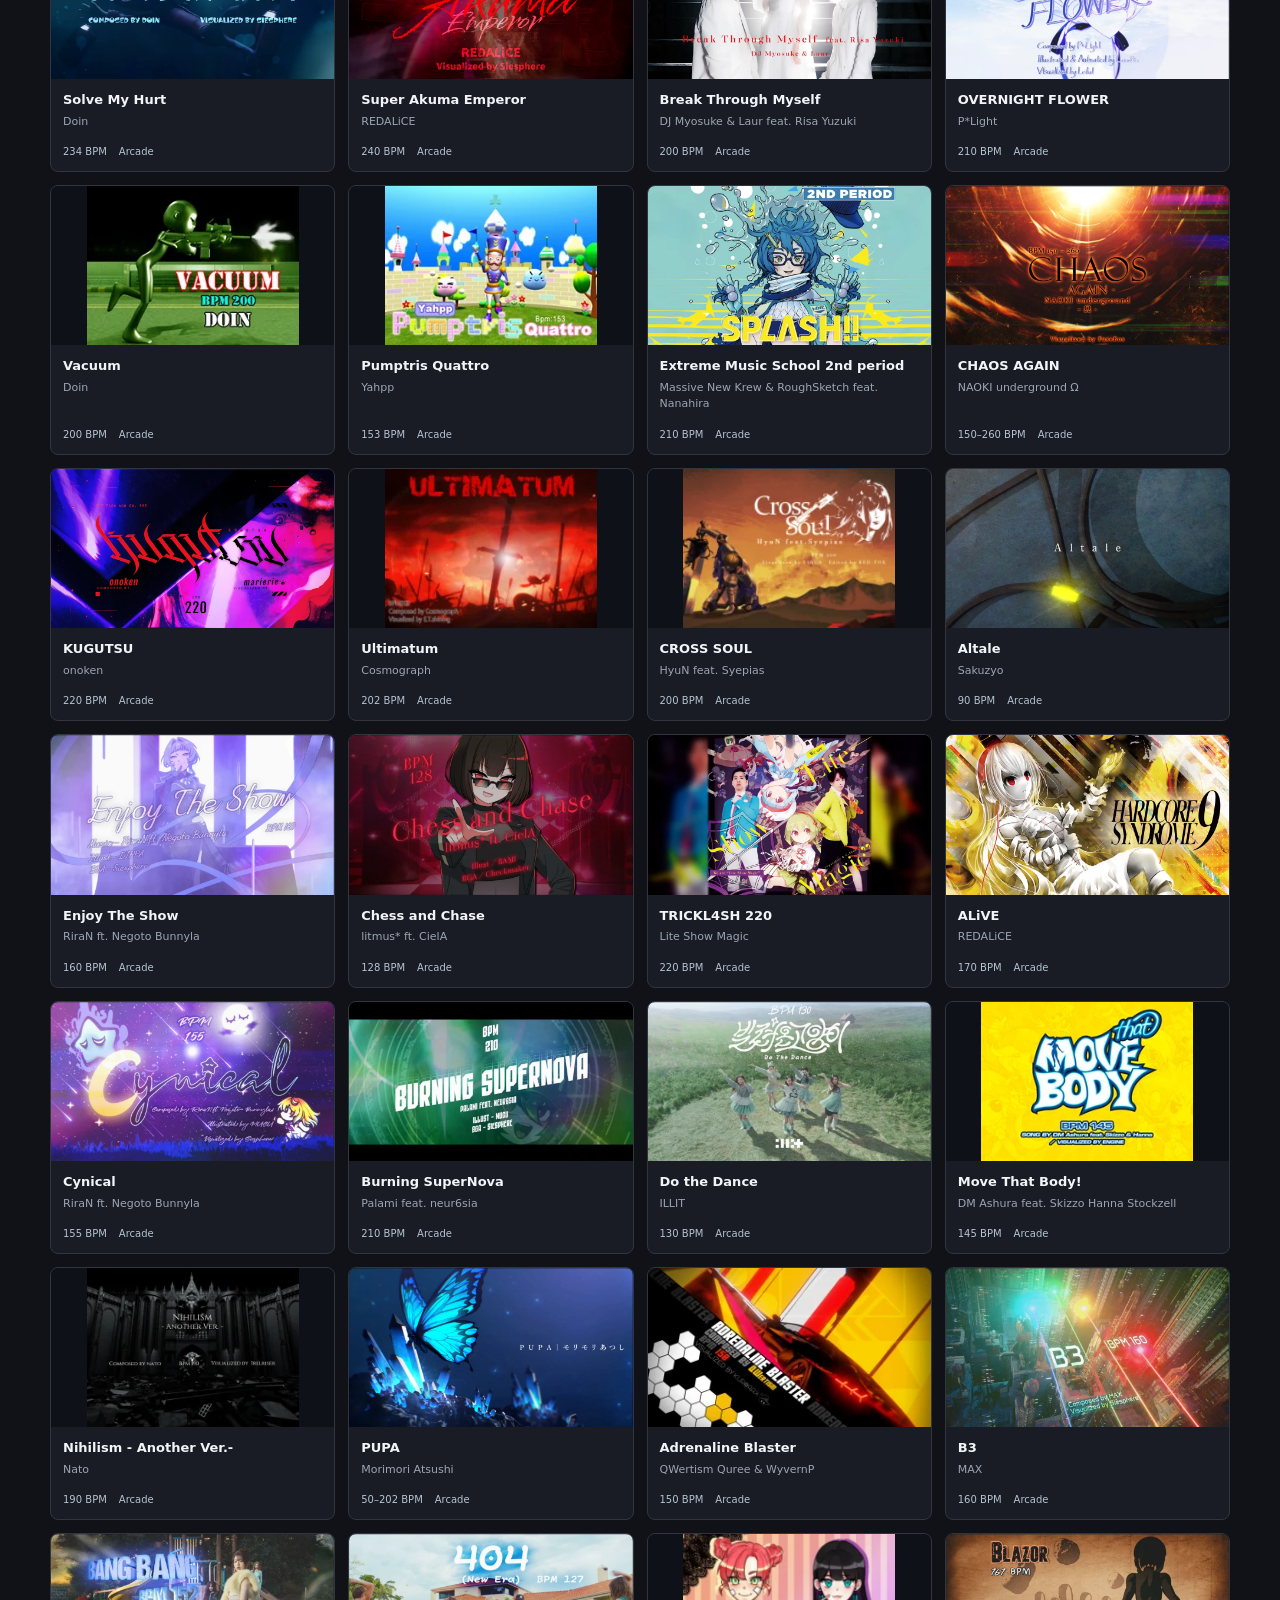
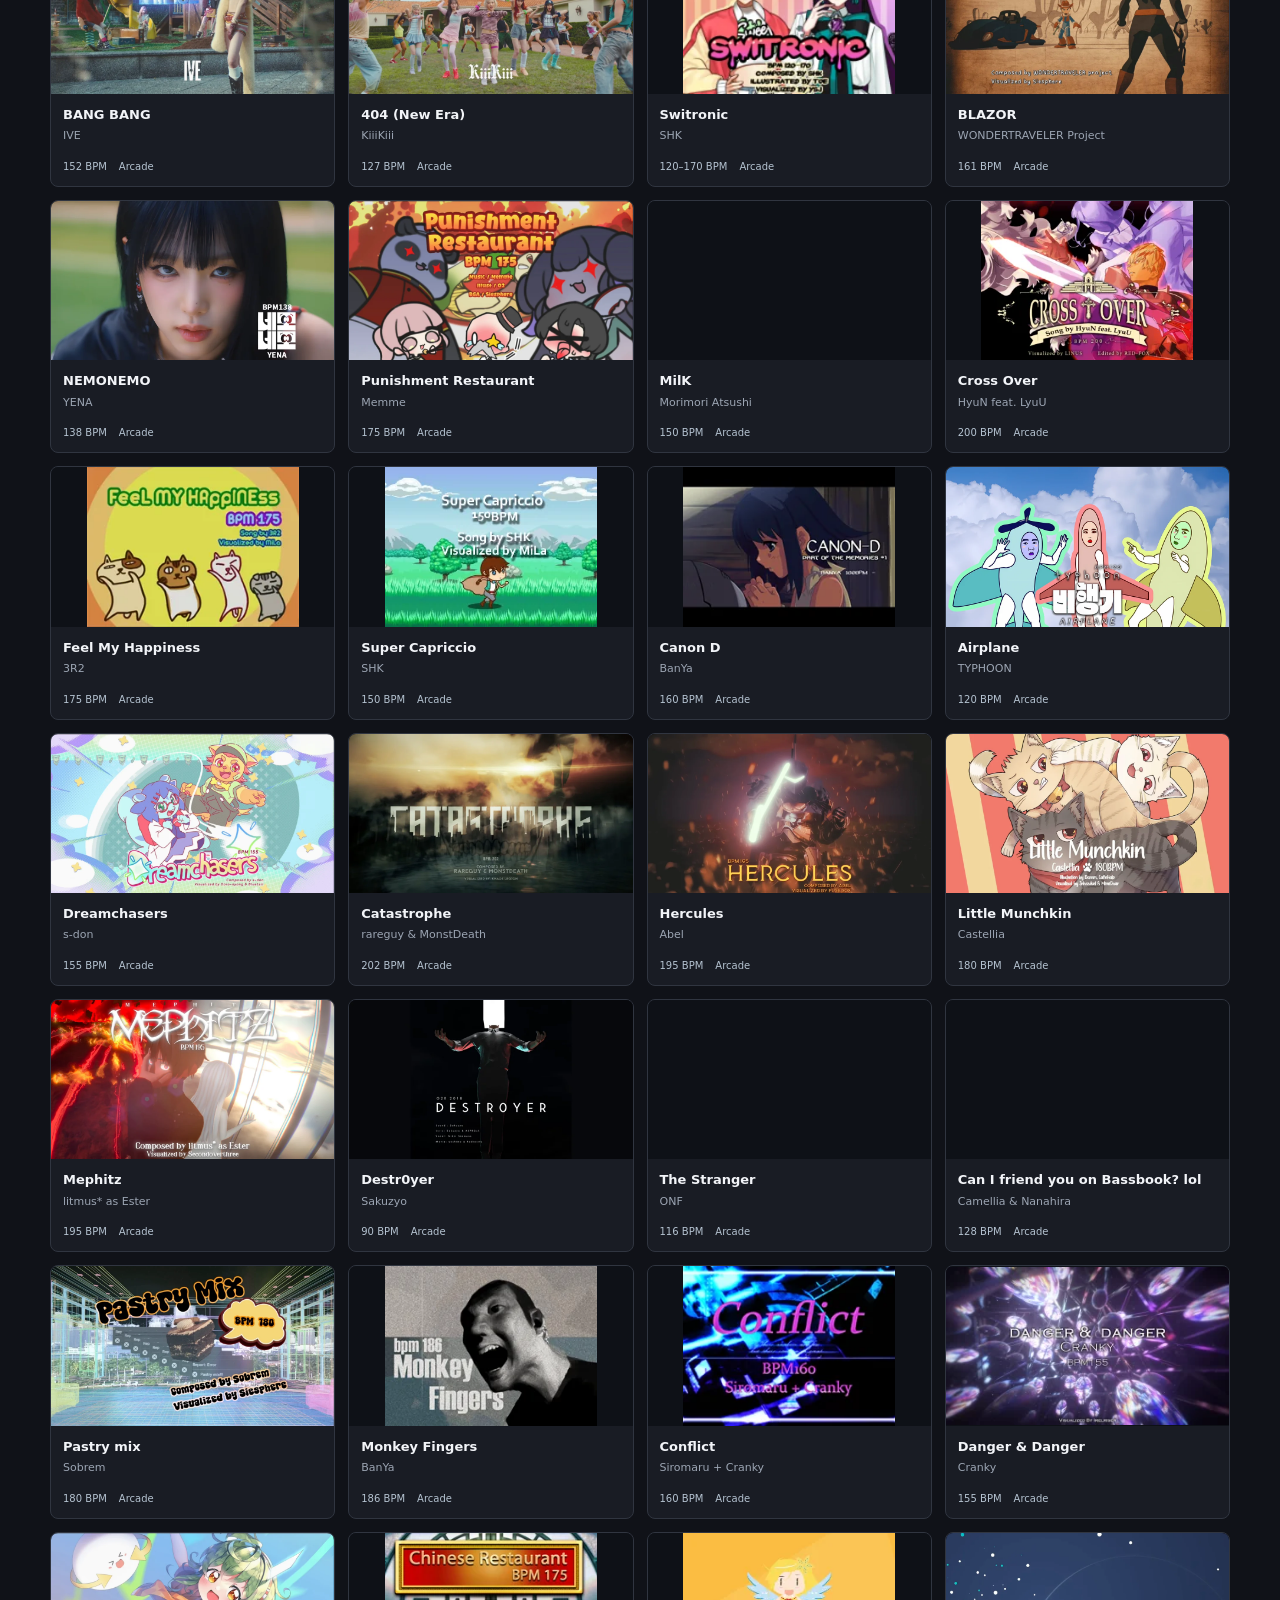
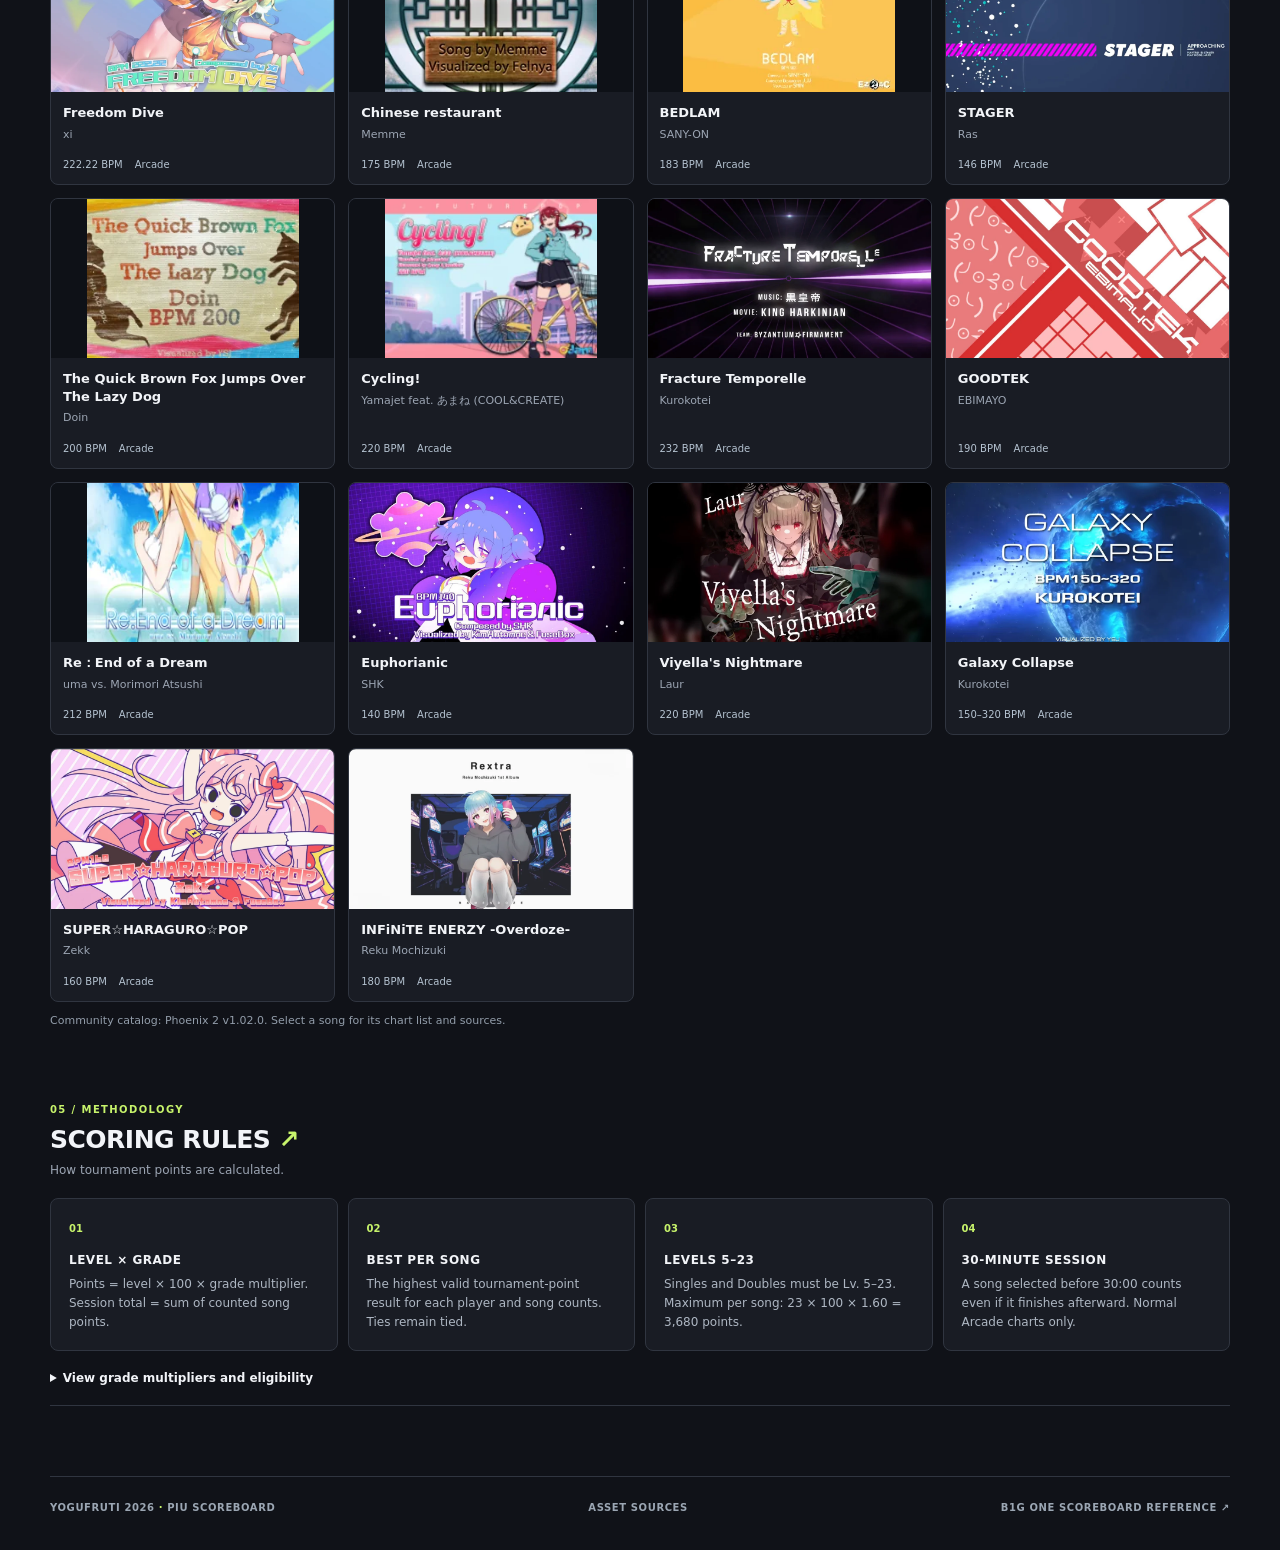
==== commit 89206507: "Refresh cached dialog styles" ====
--- a/index.html
+++ b/index.html
@@ -1,5 +1,5 @@
 <!doctype html>
-<html lang="en"><head><meta charset="utf-8"><meta name="viewport" content="width=device-width, initial-scale=1"><meta name="theme-color" content="#101218"><meta name="description" content="Yogufruti 2026 Pump It Up tournament scoreboard, player standings and detailed results."><title>West Side Tournament 2026 | Yogufruti PIU Scoreboard</title><link rel="stylesheet" href="styles.css?v=rules23-20261101"><script defer src="data/catalog.js?v=rules23-20261101"></script><script defer src="data/results.js?v=rules23-20261101"></script><script defer src="scoring.js?v=rules23-20261101"></script><script defer src="app.js?v=rules23-20261101"></script></head>
+<html lang="en"><head><meta charset="utf-8"><meta name="viewport" content="width=device-width, initial-scale=1"><meta name="theme-color" content="#101218"><meta name="description" content="Yogufruti 2026 Pump It Up tournament scoreboard, player standings and detailed results."><title>West Side Tournament 2026 | Yogufruti PIU Scoreboard</title><link rel="stylesheet" href="styles.css?v=rules23-display-20261101"><script defer src="data/catalog.js?v=rules23-20261101"></script><script defer src="data/results.js?v=rules23-20261101"></script><script defer src="scoring.js?v=rules23-20261101"></script><script defer src="app.js?v=rules23-20261101"></script></head>
 <body>
 <header class="topbar">
   <div class="shell topbar-inner">
--- a/styles.css
+++ b/styles.css
@@ -32,3 +32,5 @@
 @media(max-width:700px){.filters{grid-template-columns:repeat(2,minmax(0,1fr))}.filters select{max-width:none}.profile-avatar{width:65px;height:65px}.player-detail-heading{gap:12px}.player-detail-heading h2{font-size:20px}.topbar nav{gap:8px}}
 
 .formula{border-top:1px solid var(--line);border-bottom:1px solid var(--line);margin-bottom:22px}.formula-base,.formula small{display:block;color:var(--muted);font-size:11px}.formula p{font-size:14px;line-height:1.6;margin:7px 0}.formula p b{color:var(--text)}
+/* Keep result titles and full artwork readable inside mobile dialogs. */
+.detail-top{display:block}.detail-top.player-detail-heading{display:flex}dialog .large-cover{width:100%}
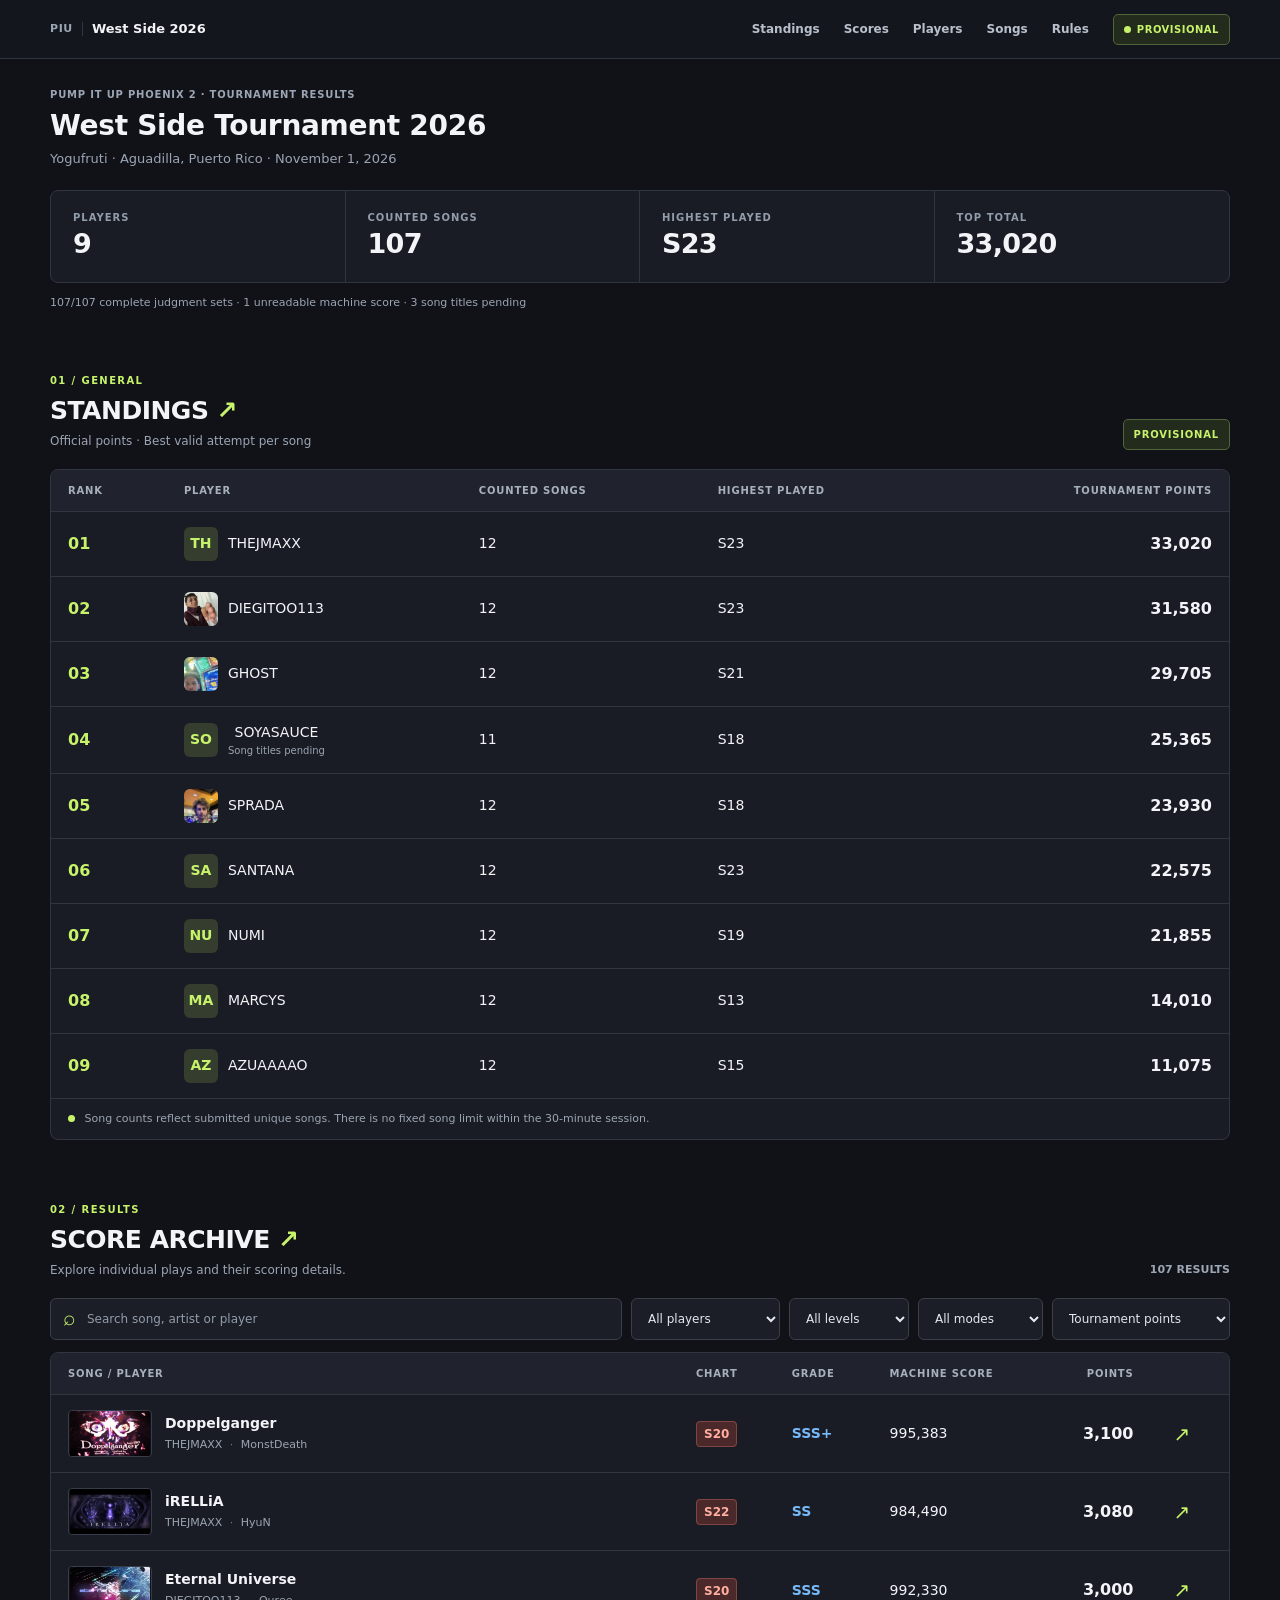
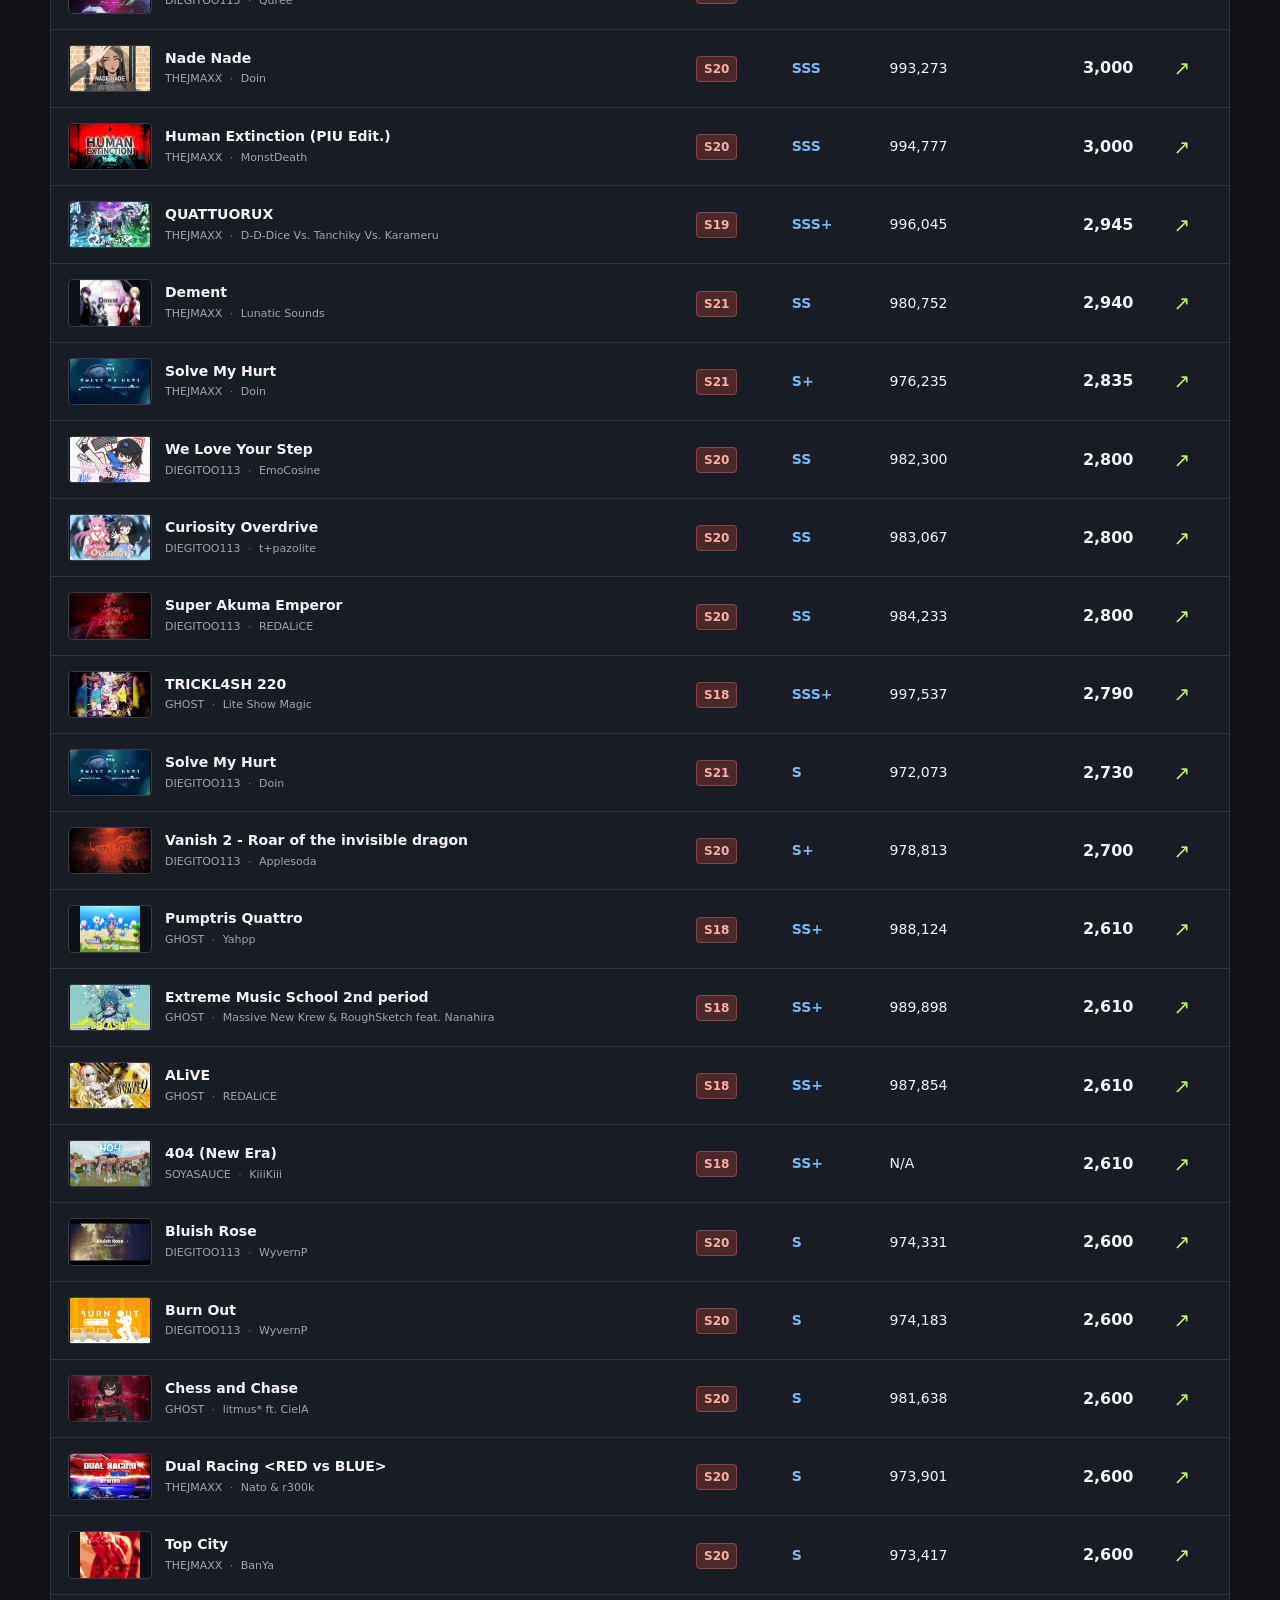
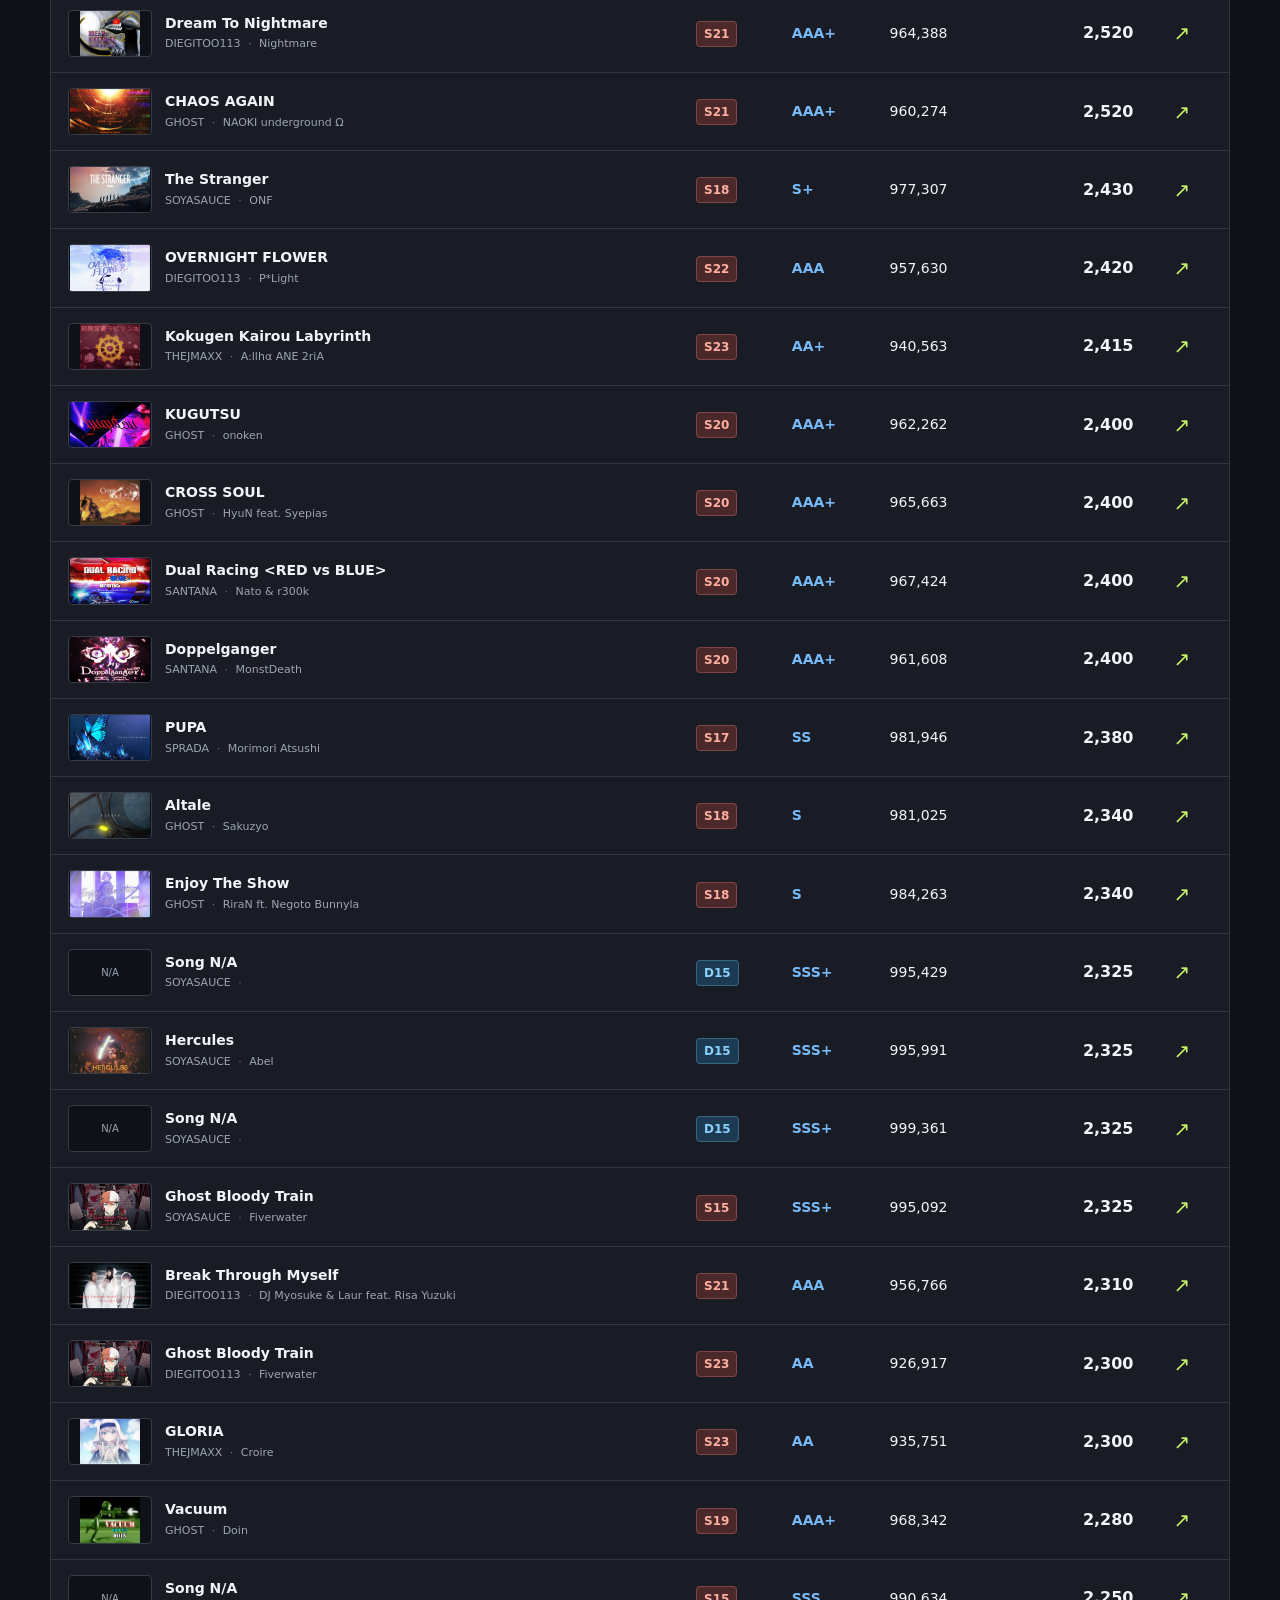
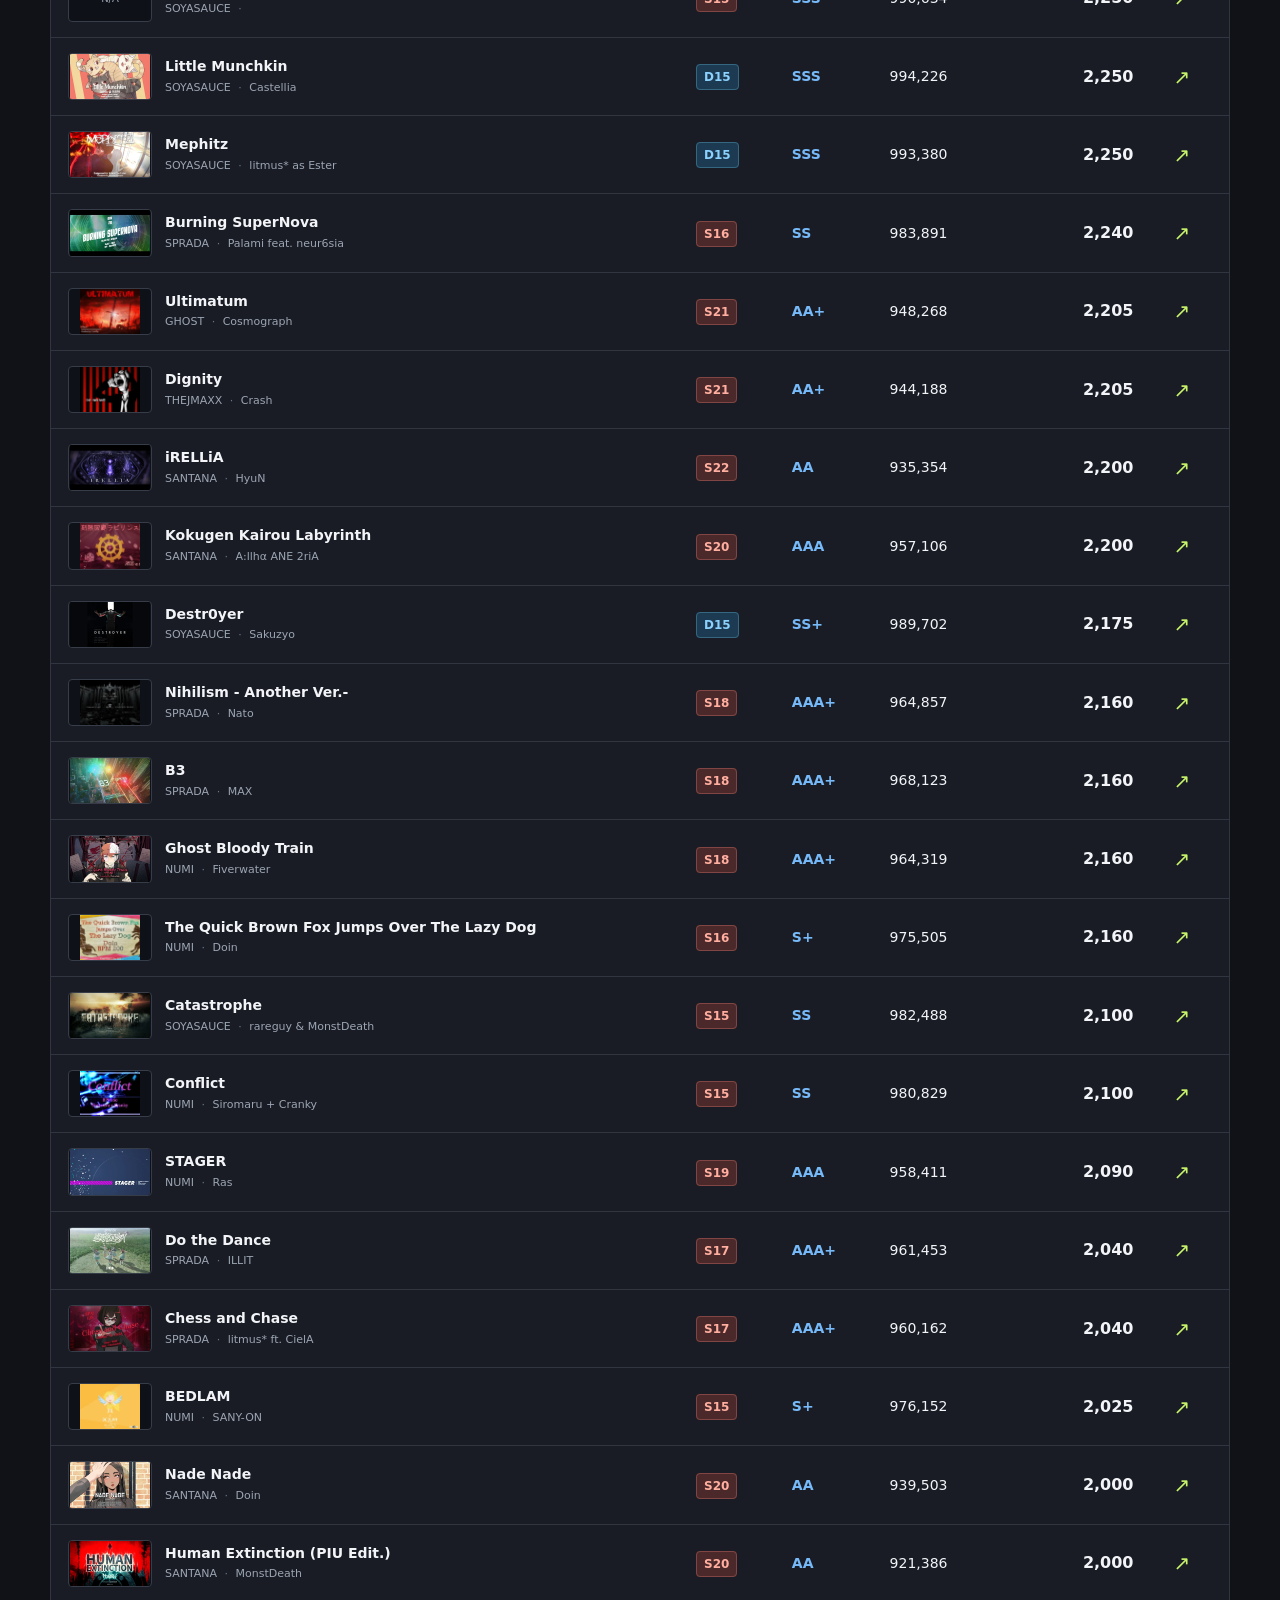
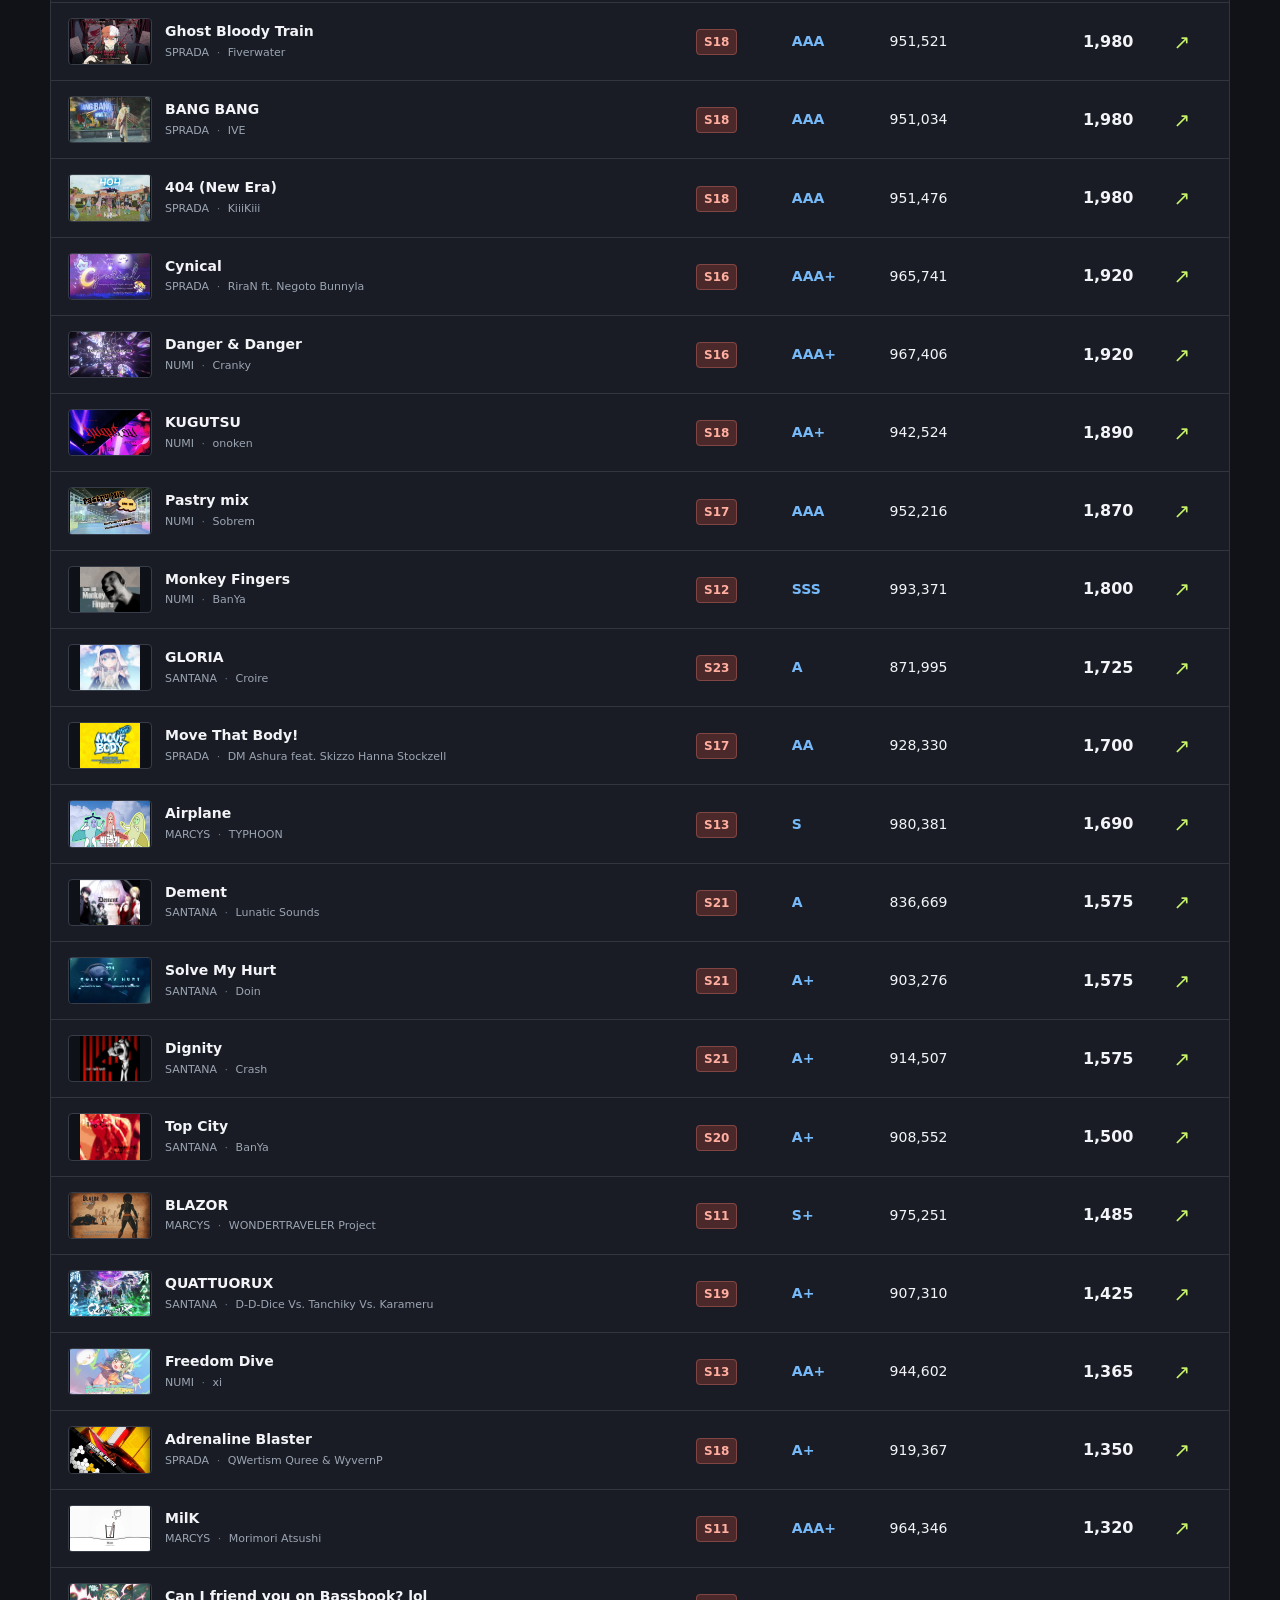
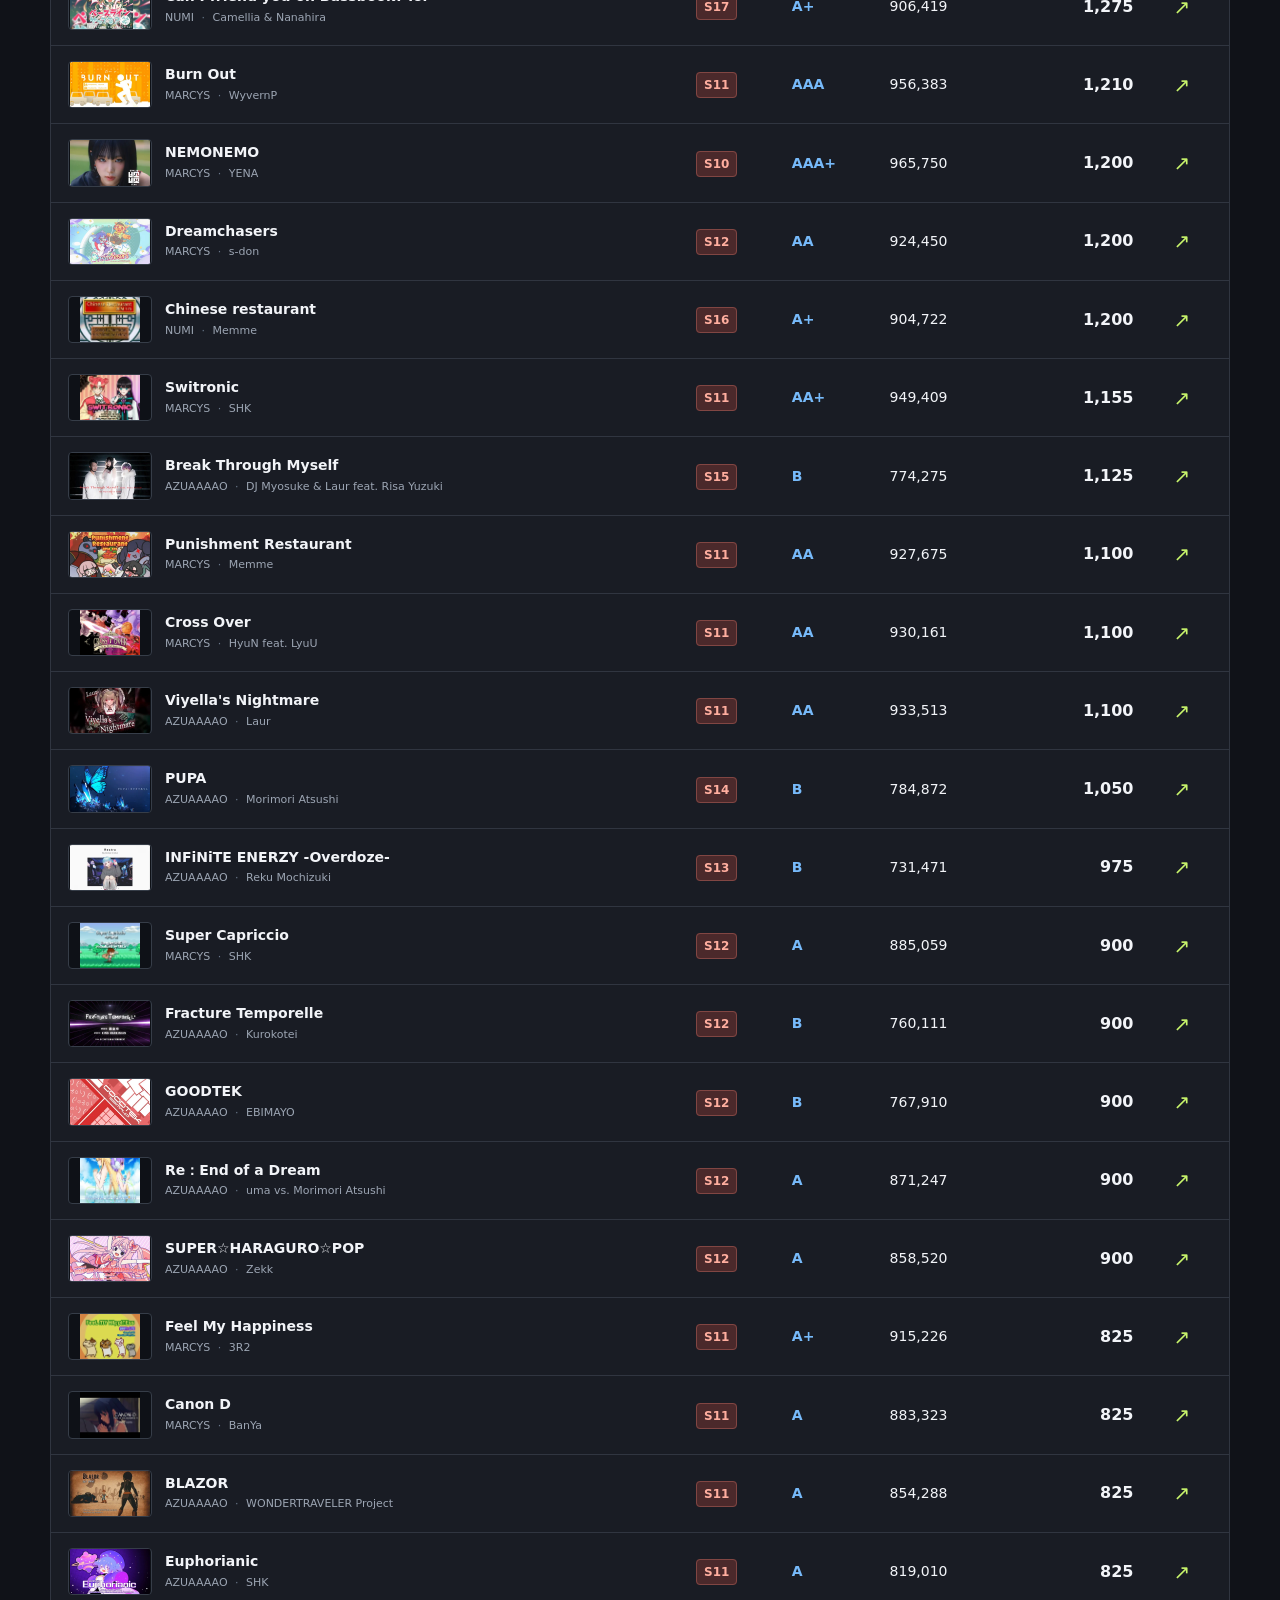
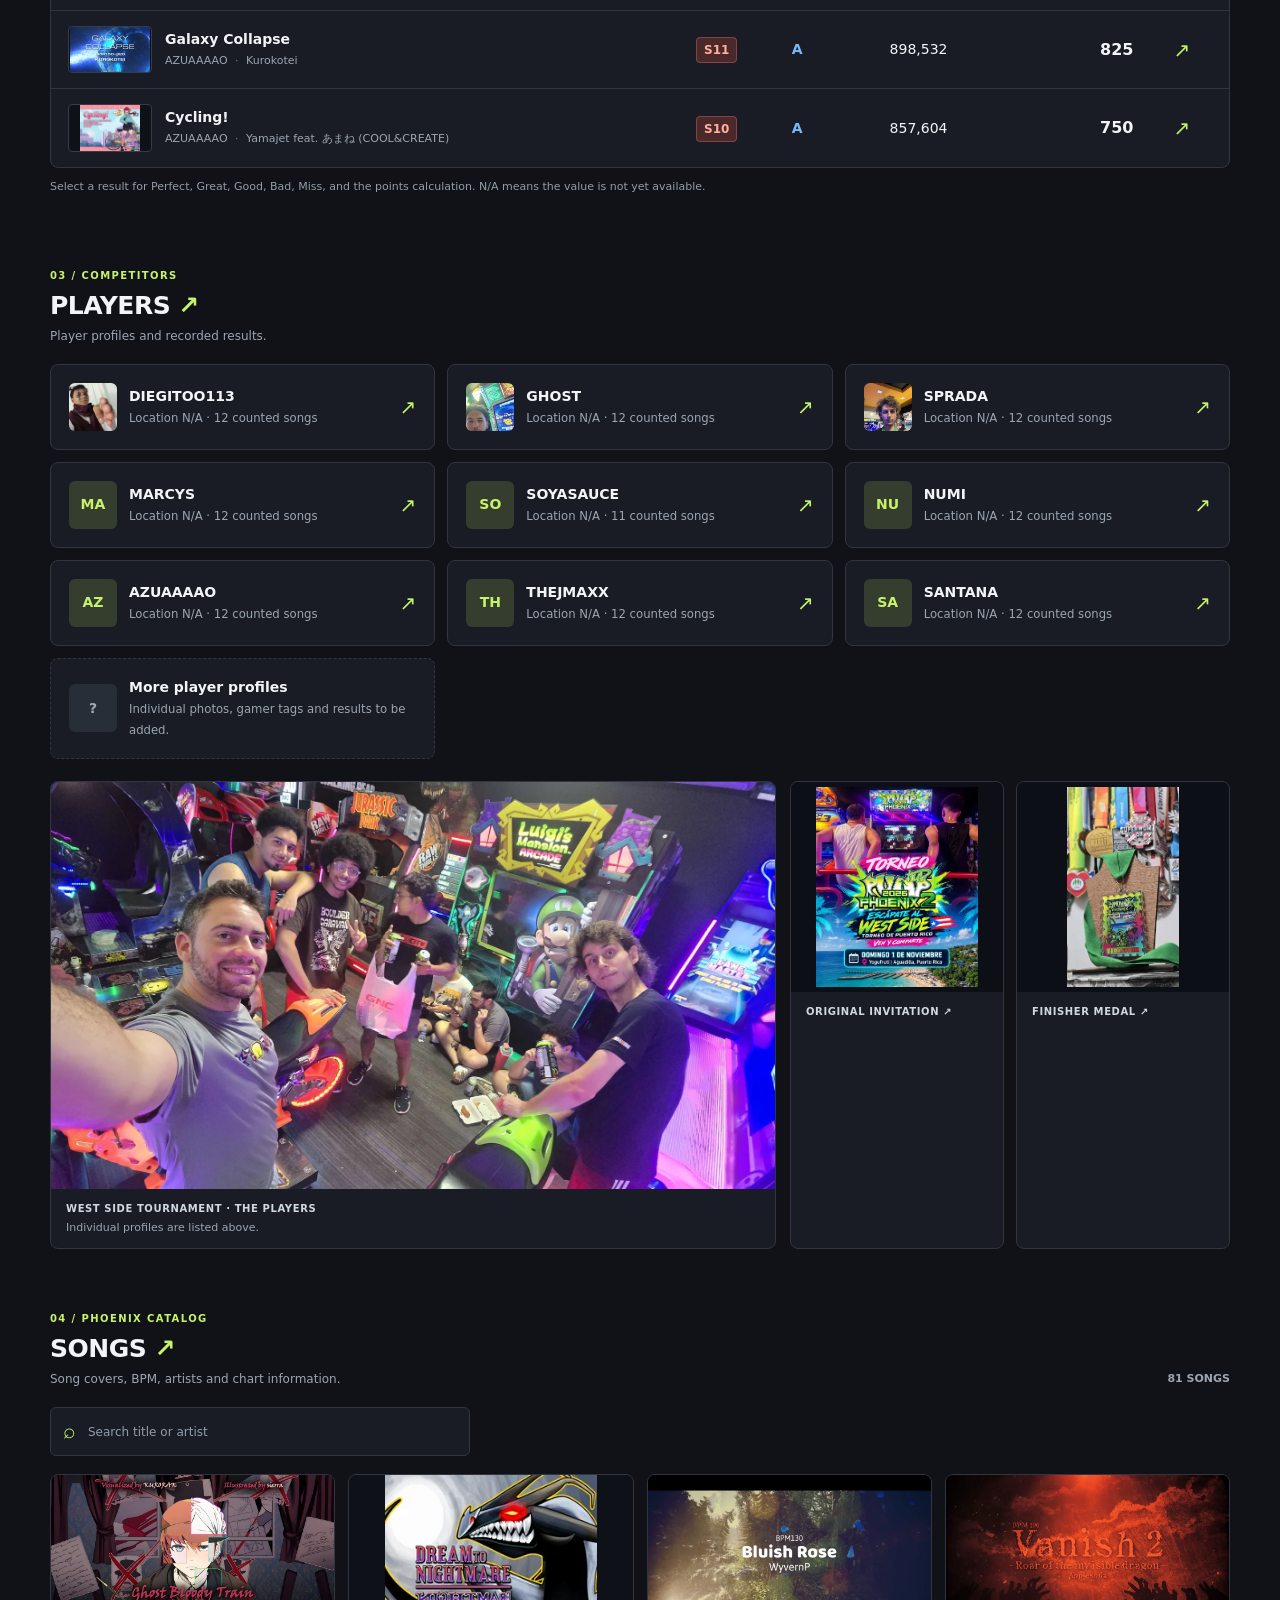
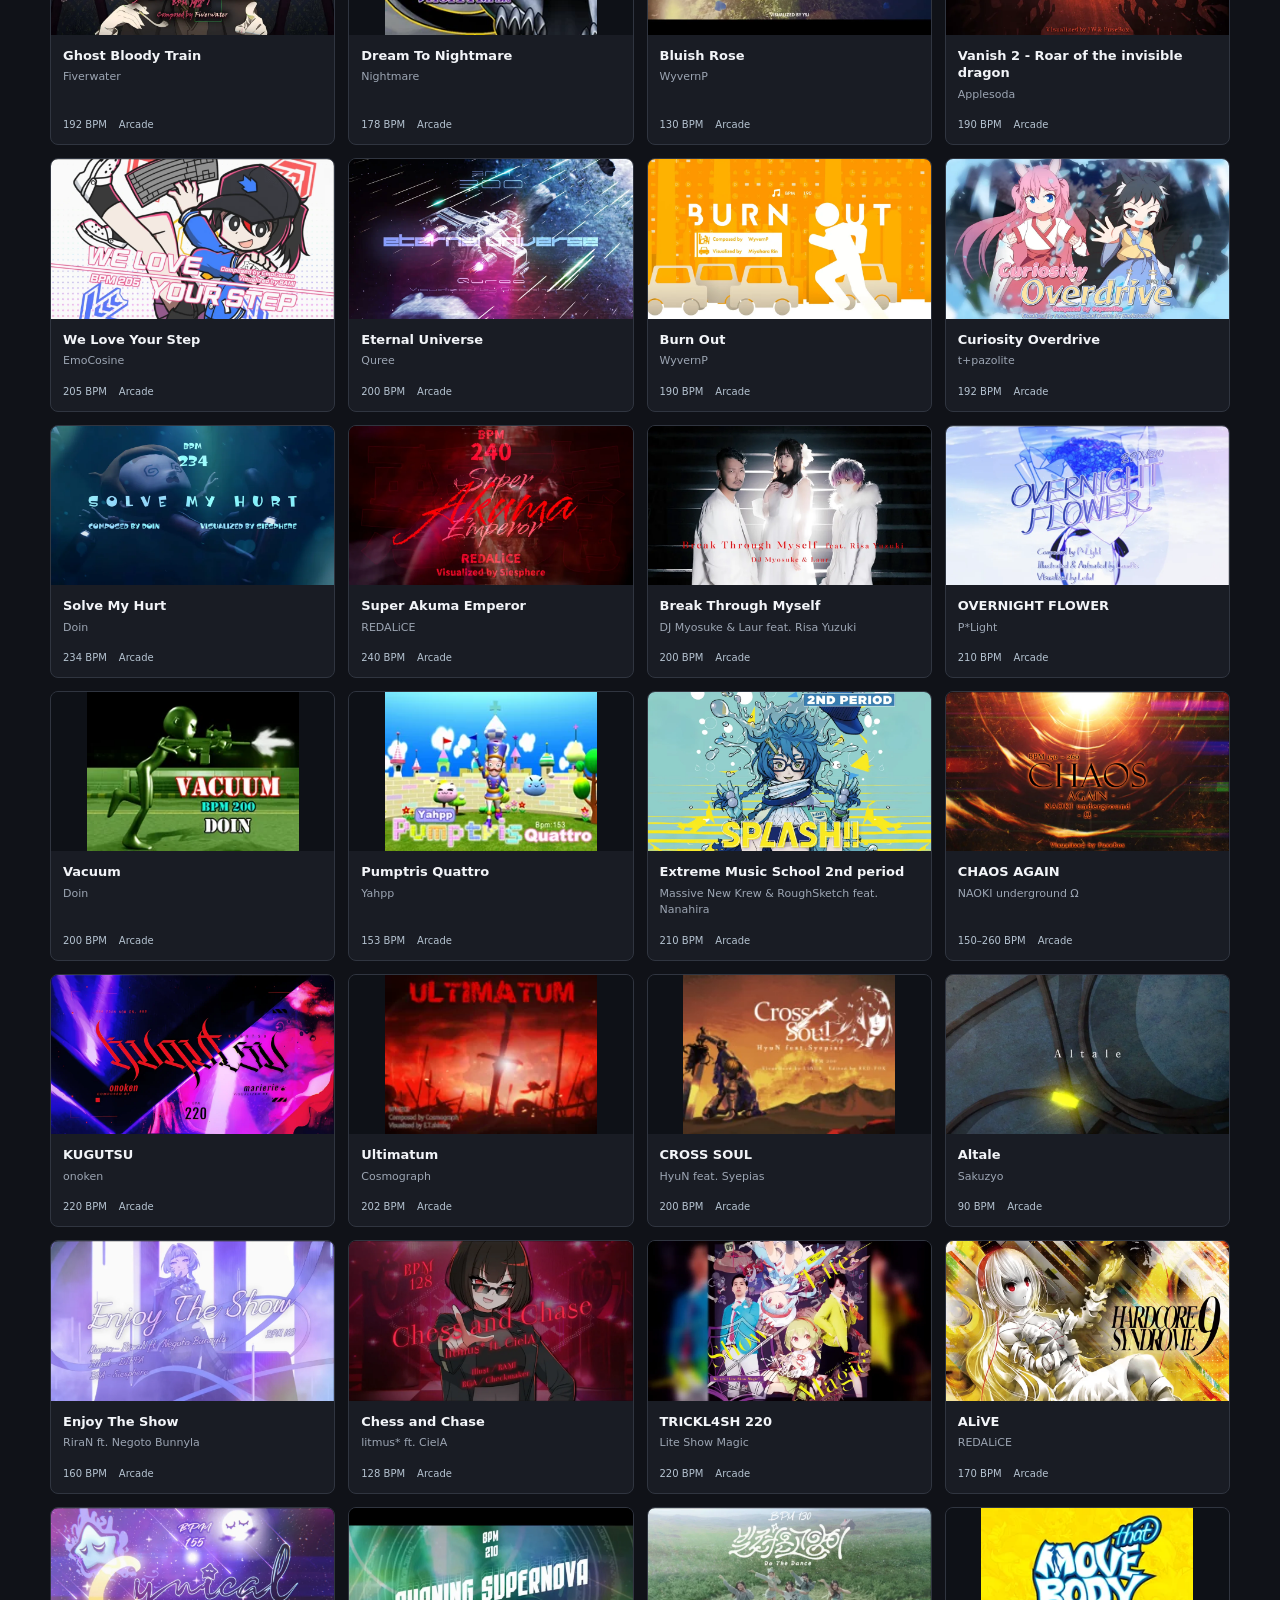
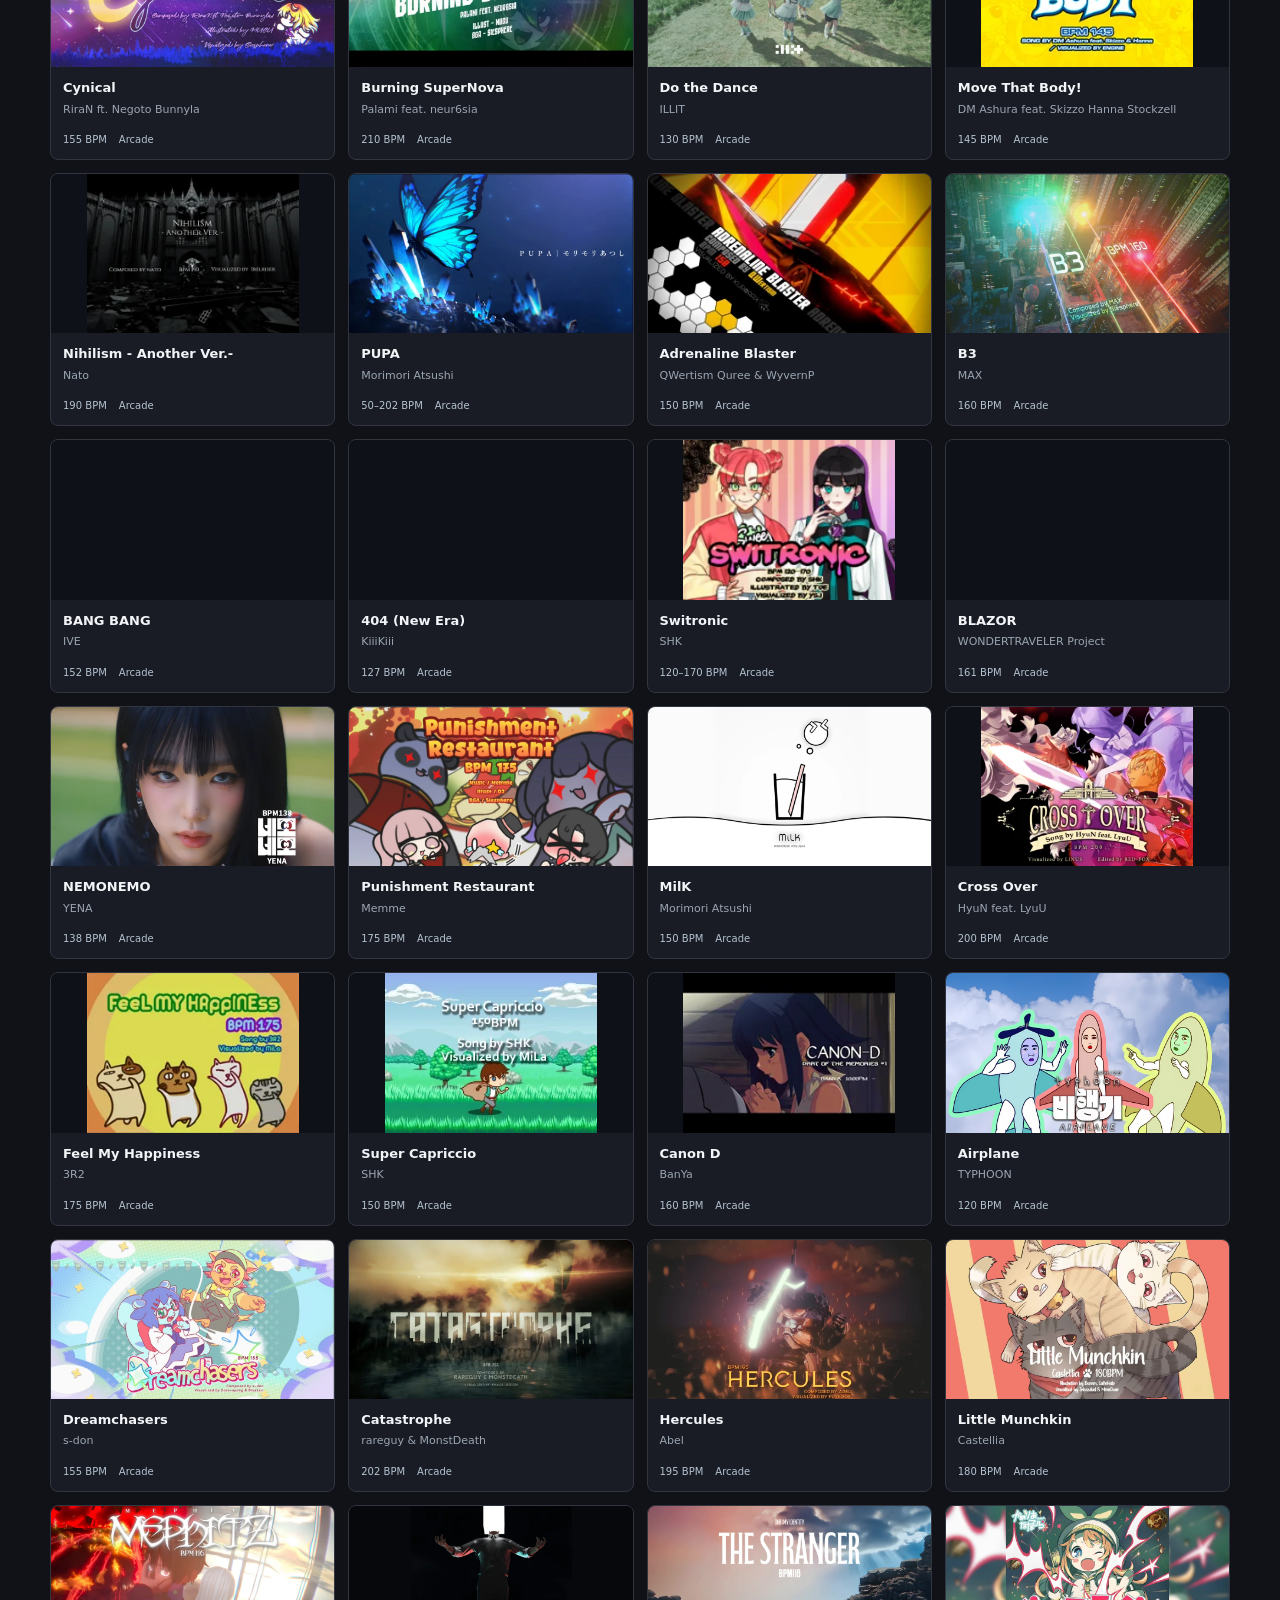
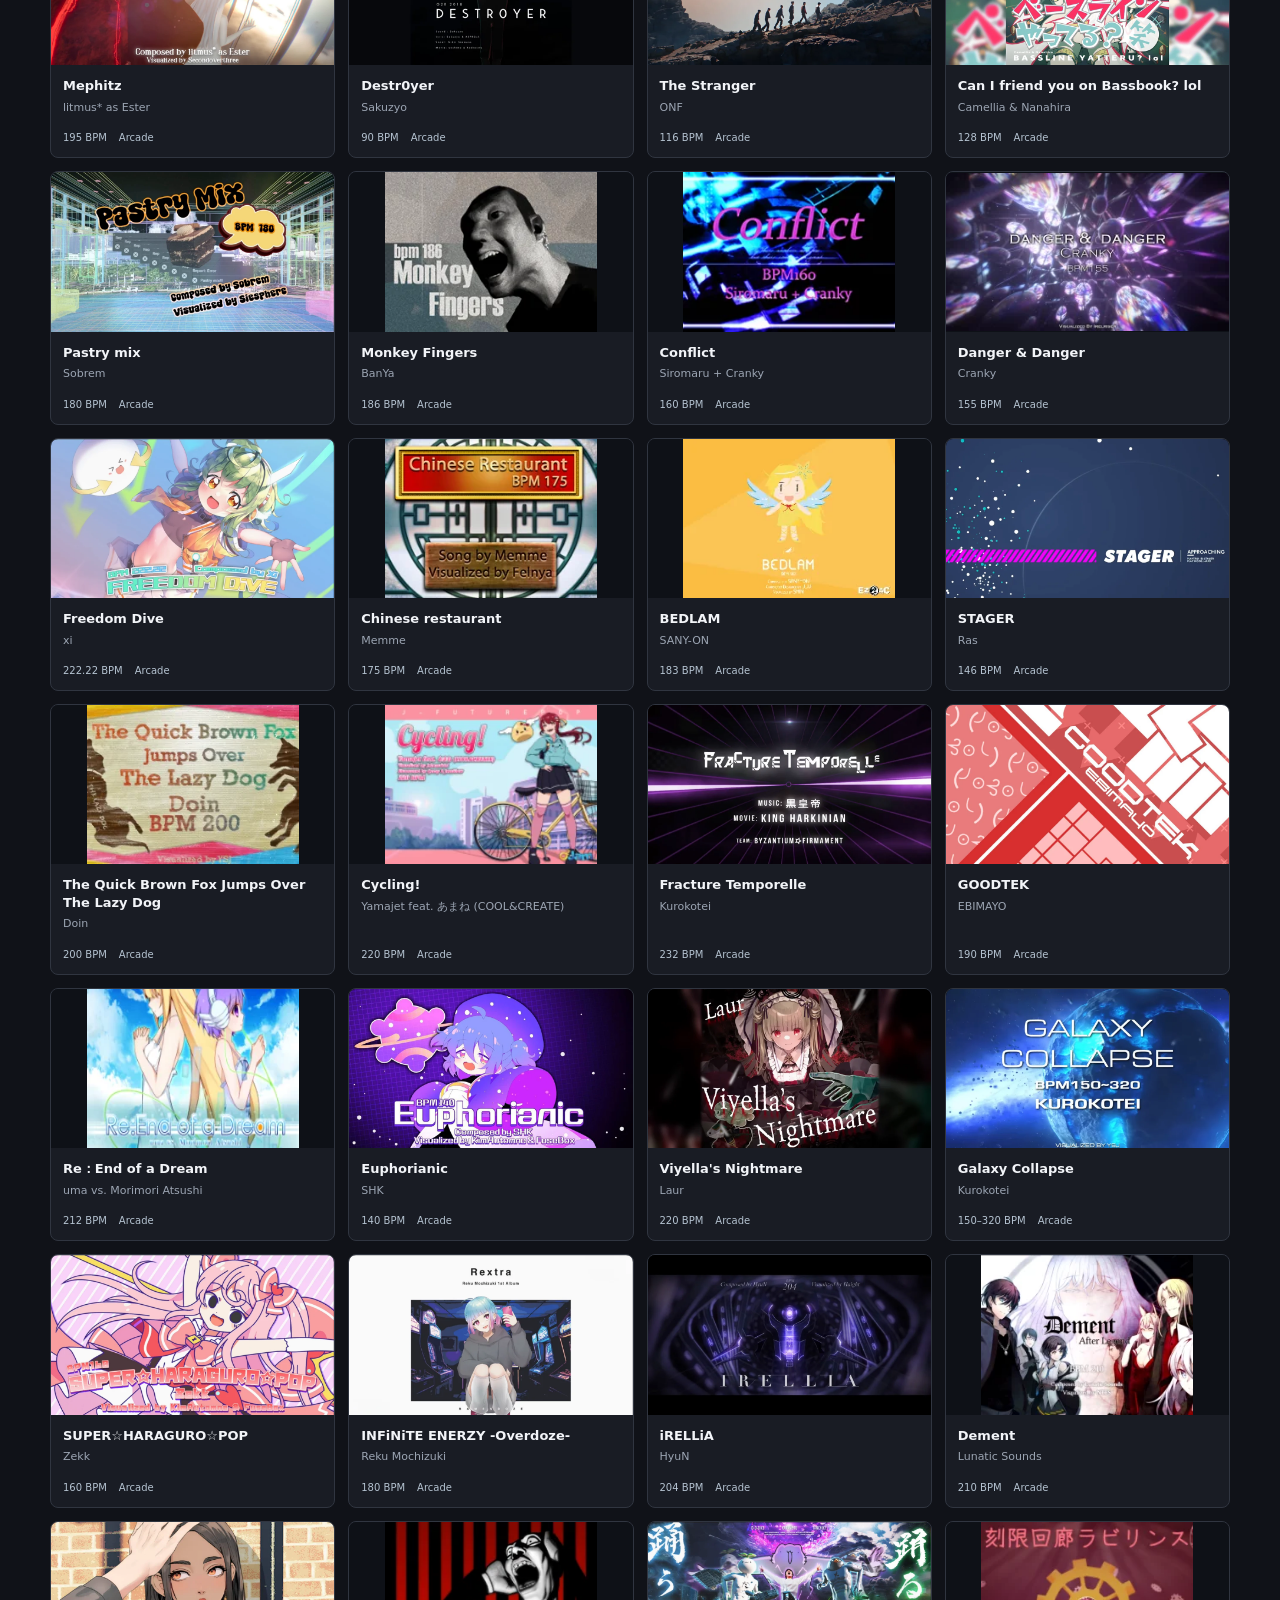
==== commit b62c2afa: "Add THEJMAXX and SANTANA with 24 validated results" ====
--- a/index.html
+++ b/index.html
@@ -1,5 +1,5 @@
 <!doctype html>
-<html lang="en"><head><meta charset="utf-8"><meta name="viewport" content="width=device-width, initial-scale=1"><meta name="theme-color" content="#101218"><meta name="description" content="Yogufruti 2026 Pump It Up tournament scoreboard, player standings and detailed results."><title>West Side Tournament 2026 | Yogufruti PIU Scoreboard</title><link rel="stylesheet" href="styles.css?v=rules23-display-20261101"><script defer src="data/catalog.js?v=rules23-20261101"></script><script defer src="data/results.js?v=rules23-20261101"></script><script defer src="scoring.js?v=rules23-20261101"></script><script defer src="app.js?v=rules23-20261101"></script></head>
+<html lang="en"><head><meta charset="utf-8"><meta name="viewport" content="width=device-width, initial-scale=1"><meta name="theme-color" content="#101218"><meta name="description" content="Yogufruti 2026 Pump It Up tournament scoreboard, player standings and detailed results."><title>West Side Tournament 2026 | Yogufruti PIU Scoreboard</title><link rel="stylesheet" href="styles.css?v=rules23-display-20261101"><script defer src="data/catalog.js?v=players9-20261101"></script><script defer src="data/results.js?v=players9-20261101"></script><script defer src="scoring.js?v=players9-20261101"></script><script defer src="app.js?v=players9-20261101"></script></head>
 <body>
 <header class="topbar">
   <div class="shell topbar-inner">
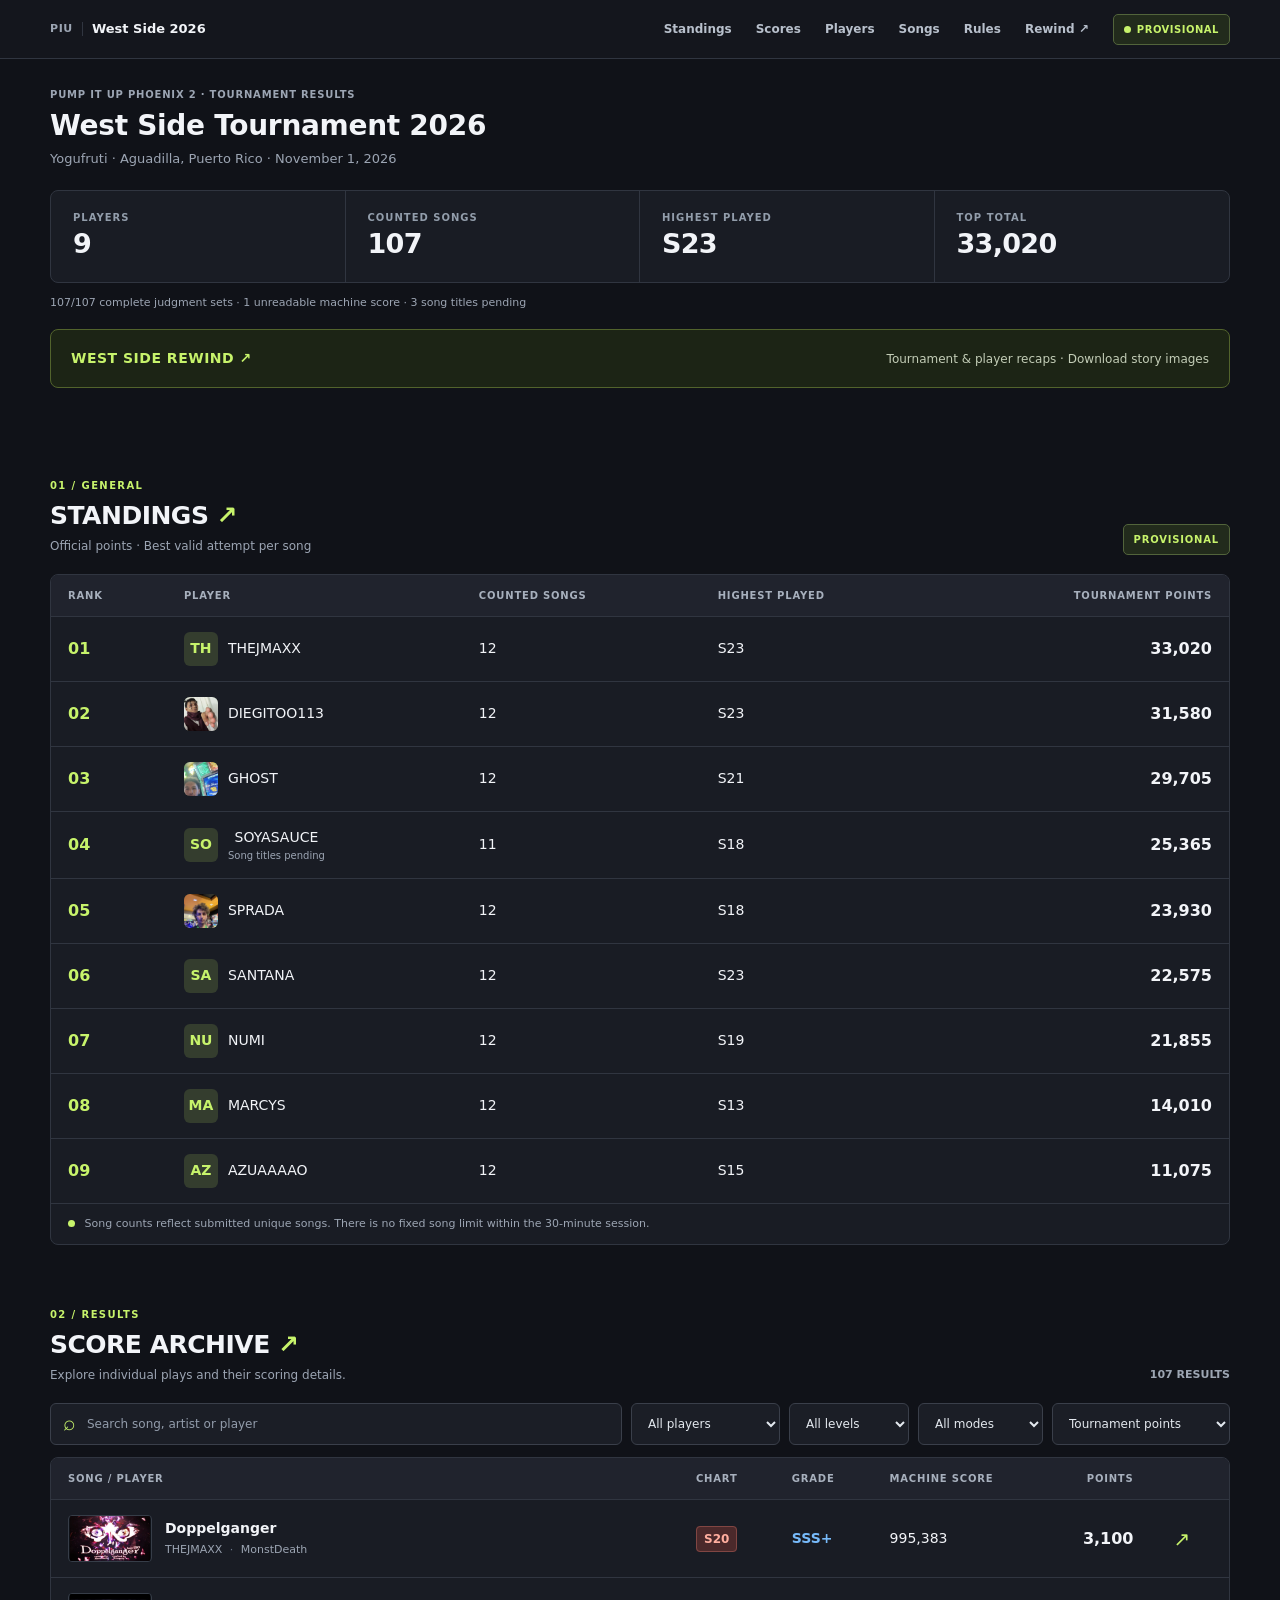
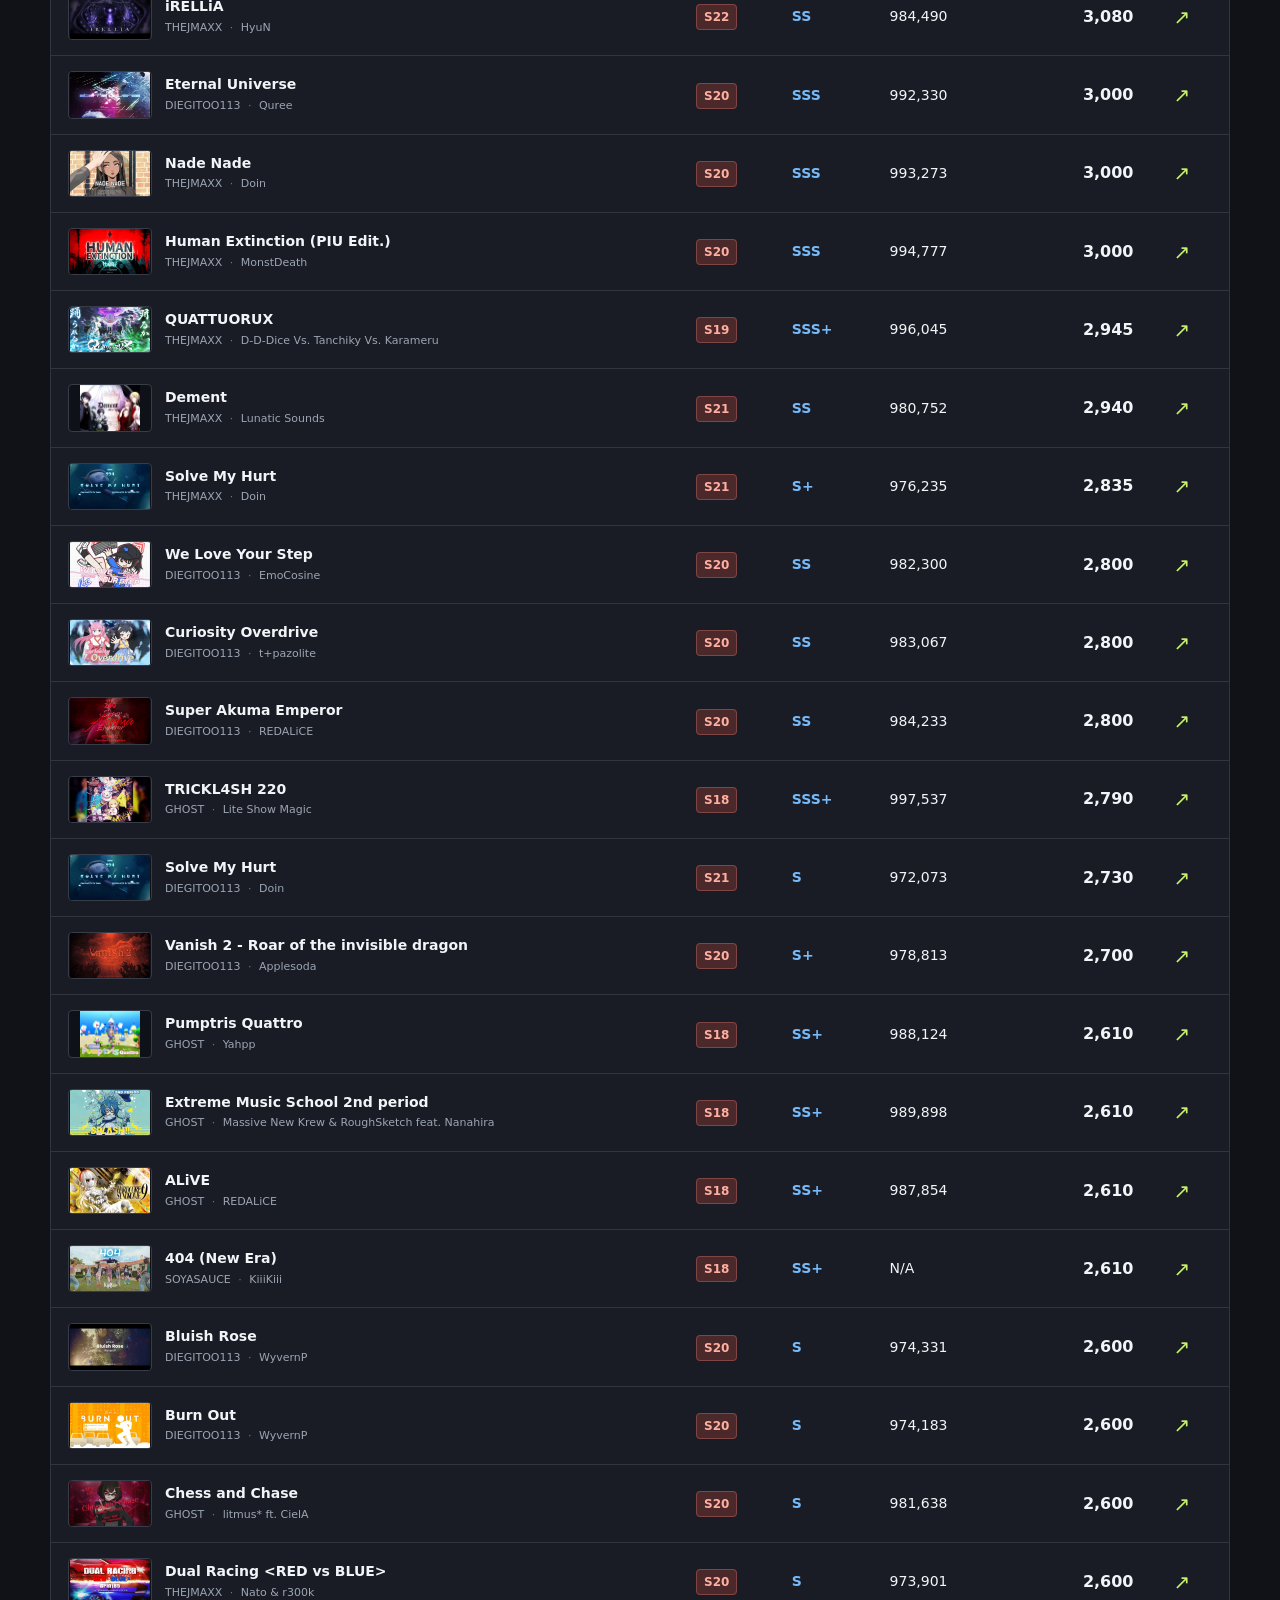
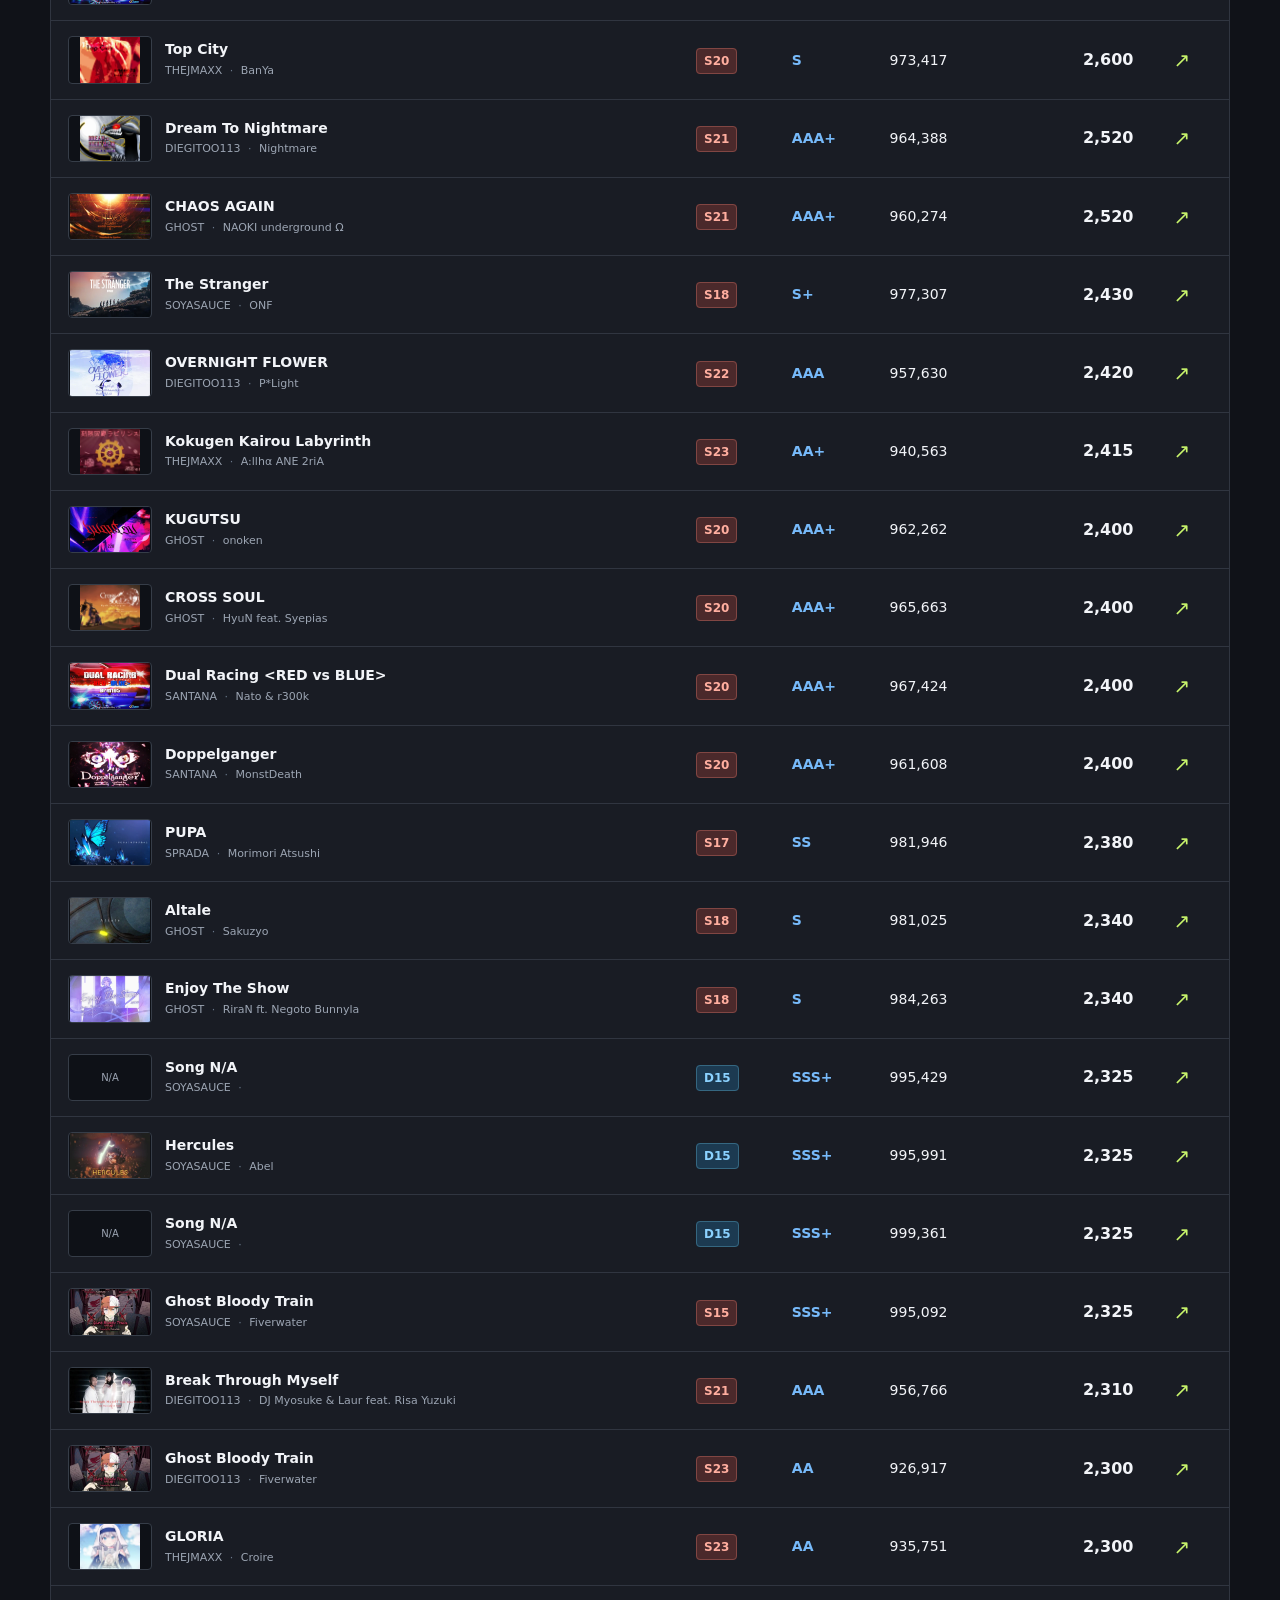
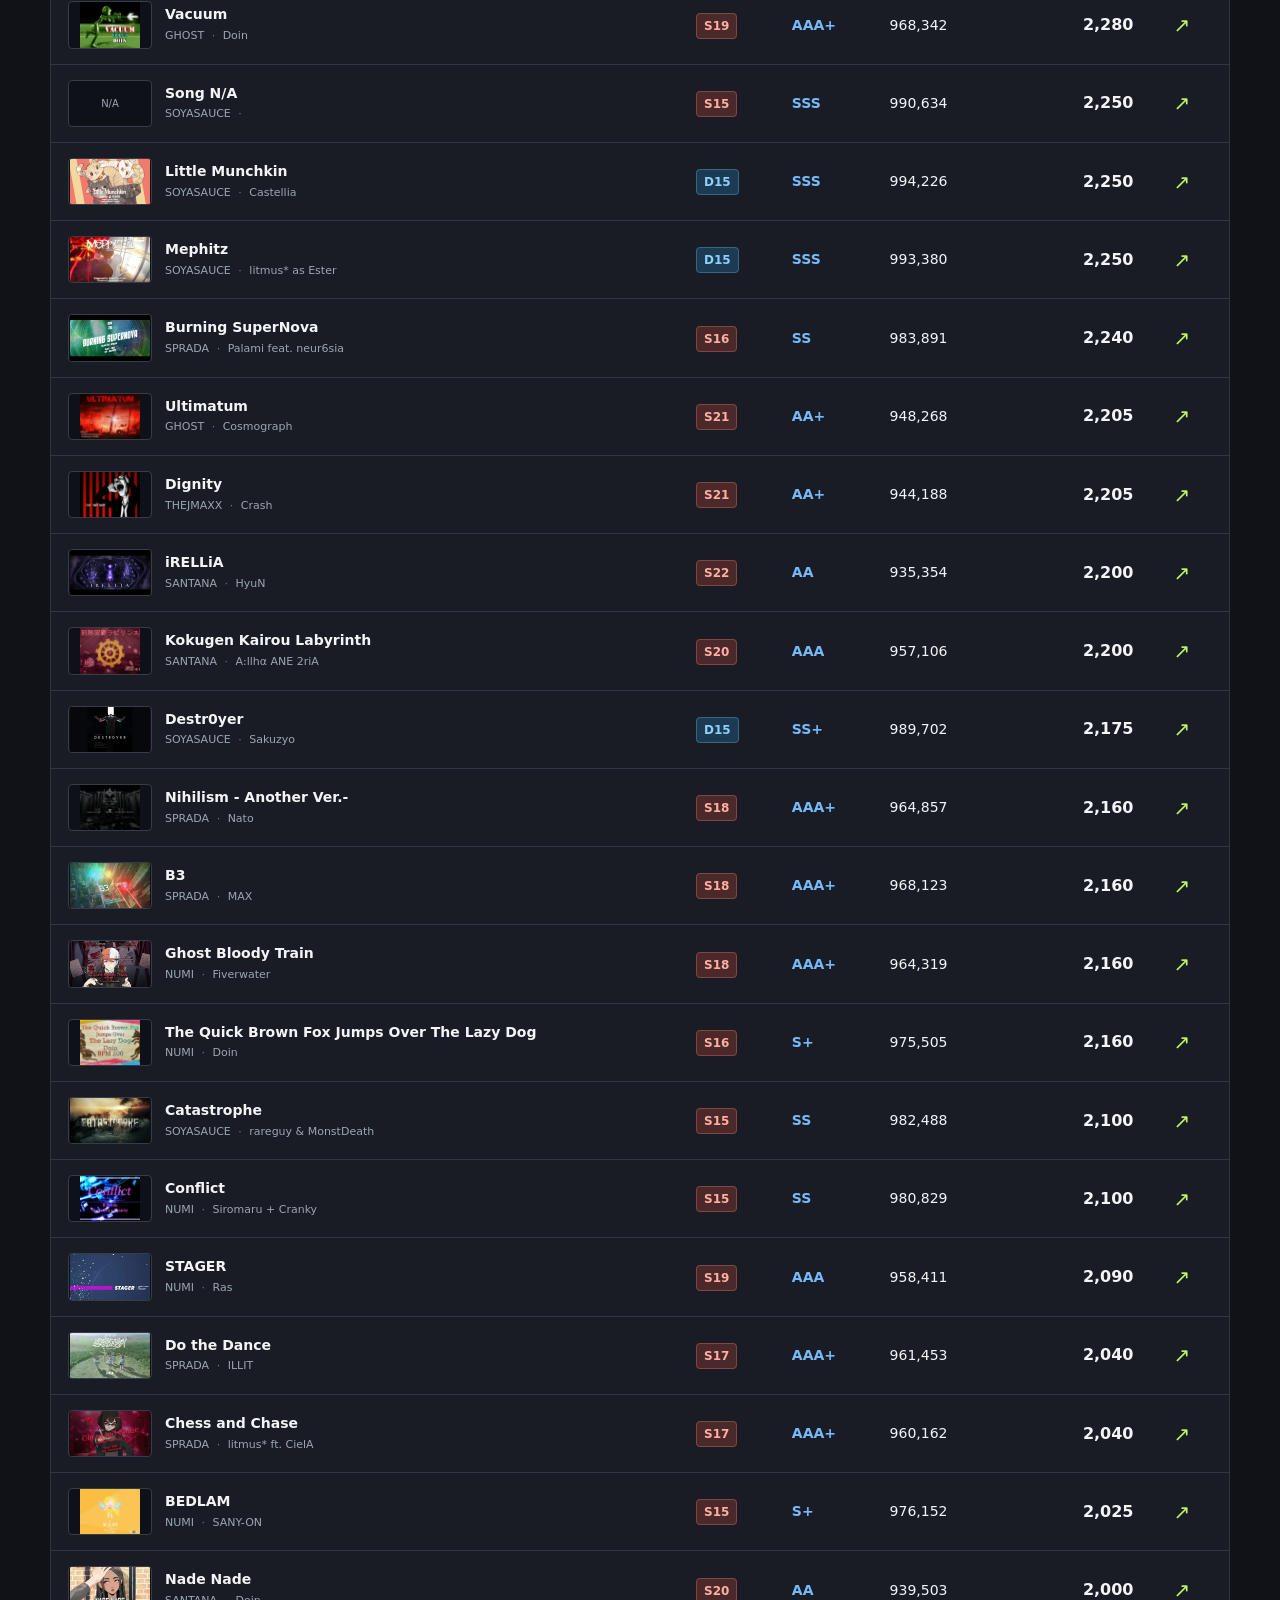
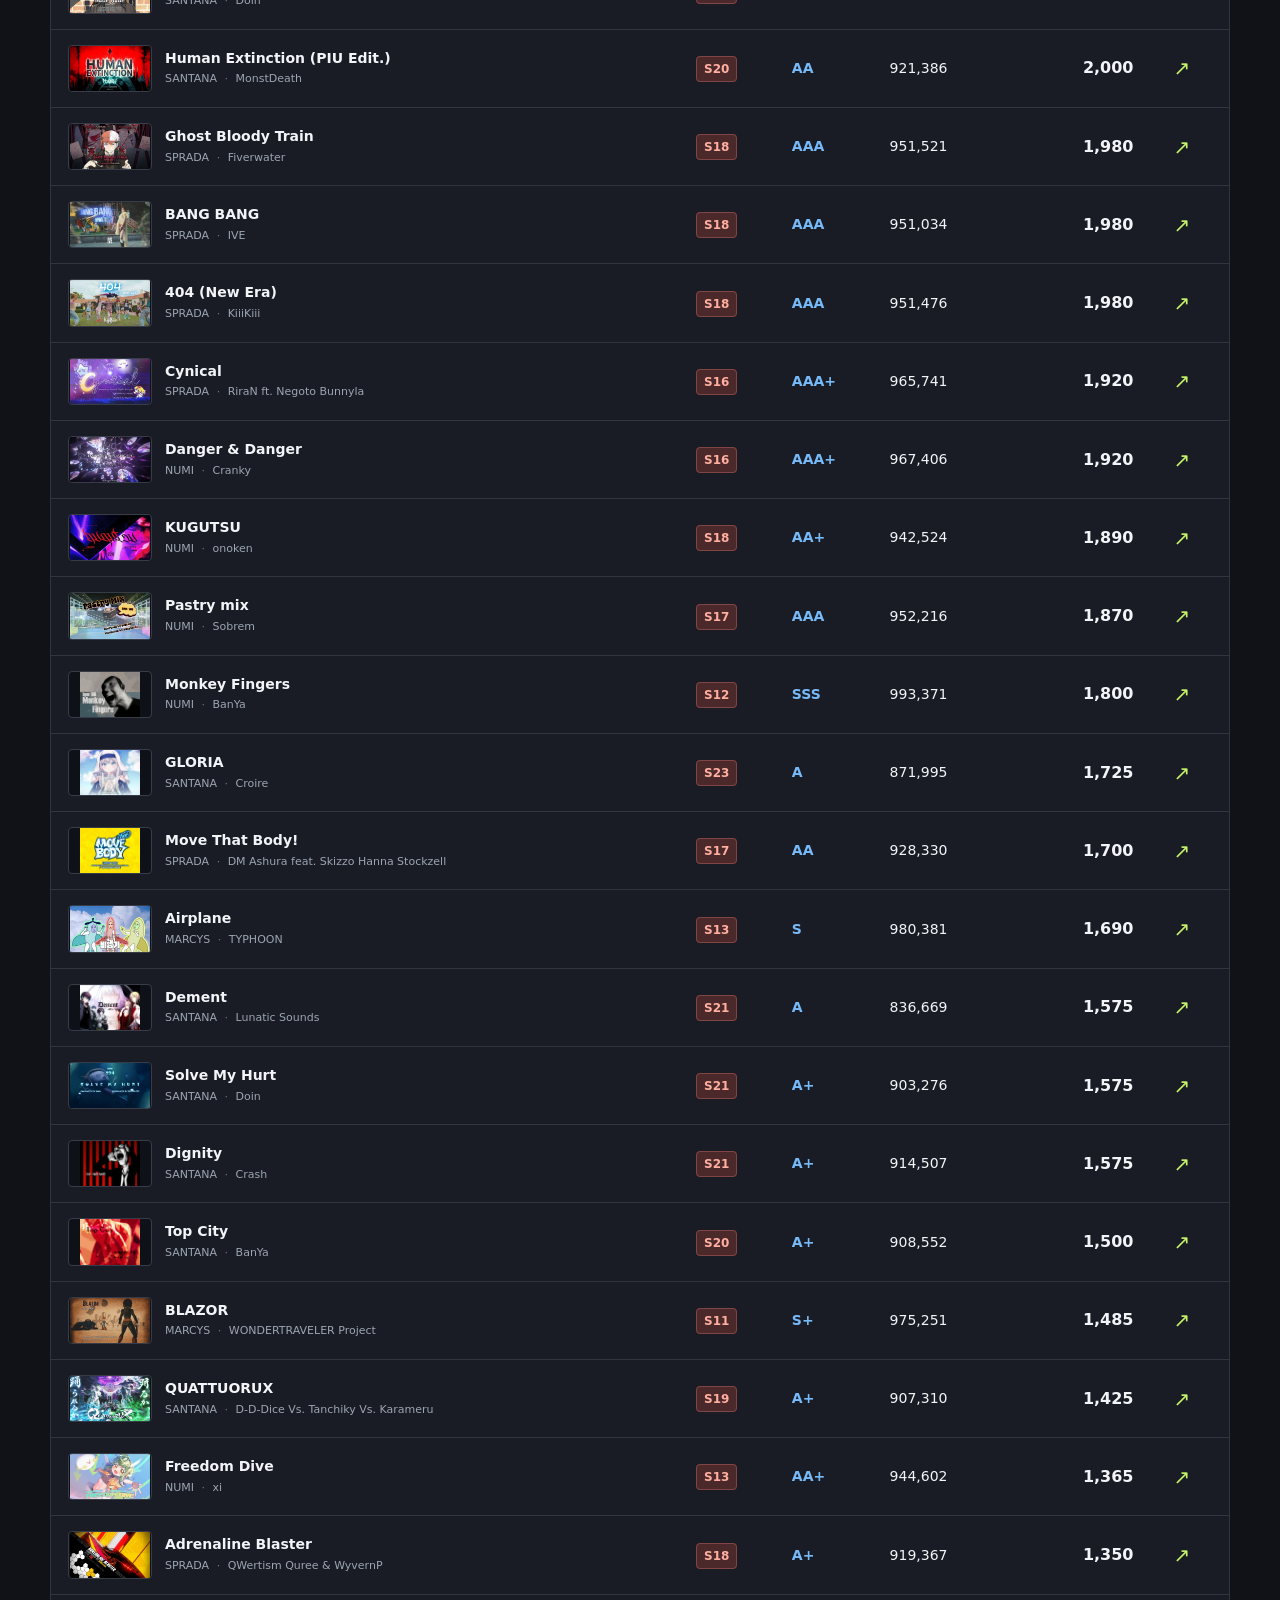
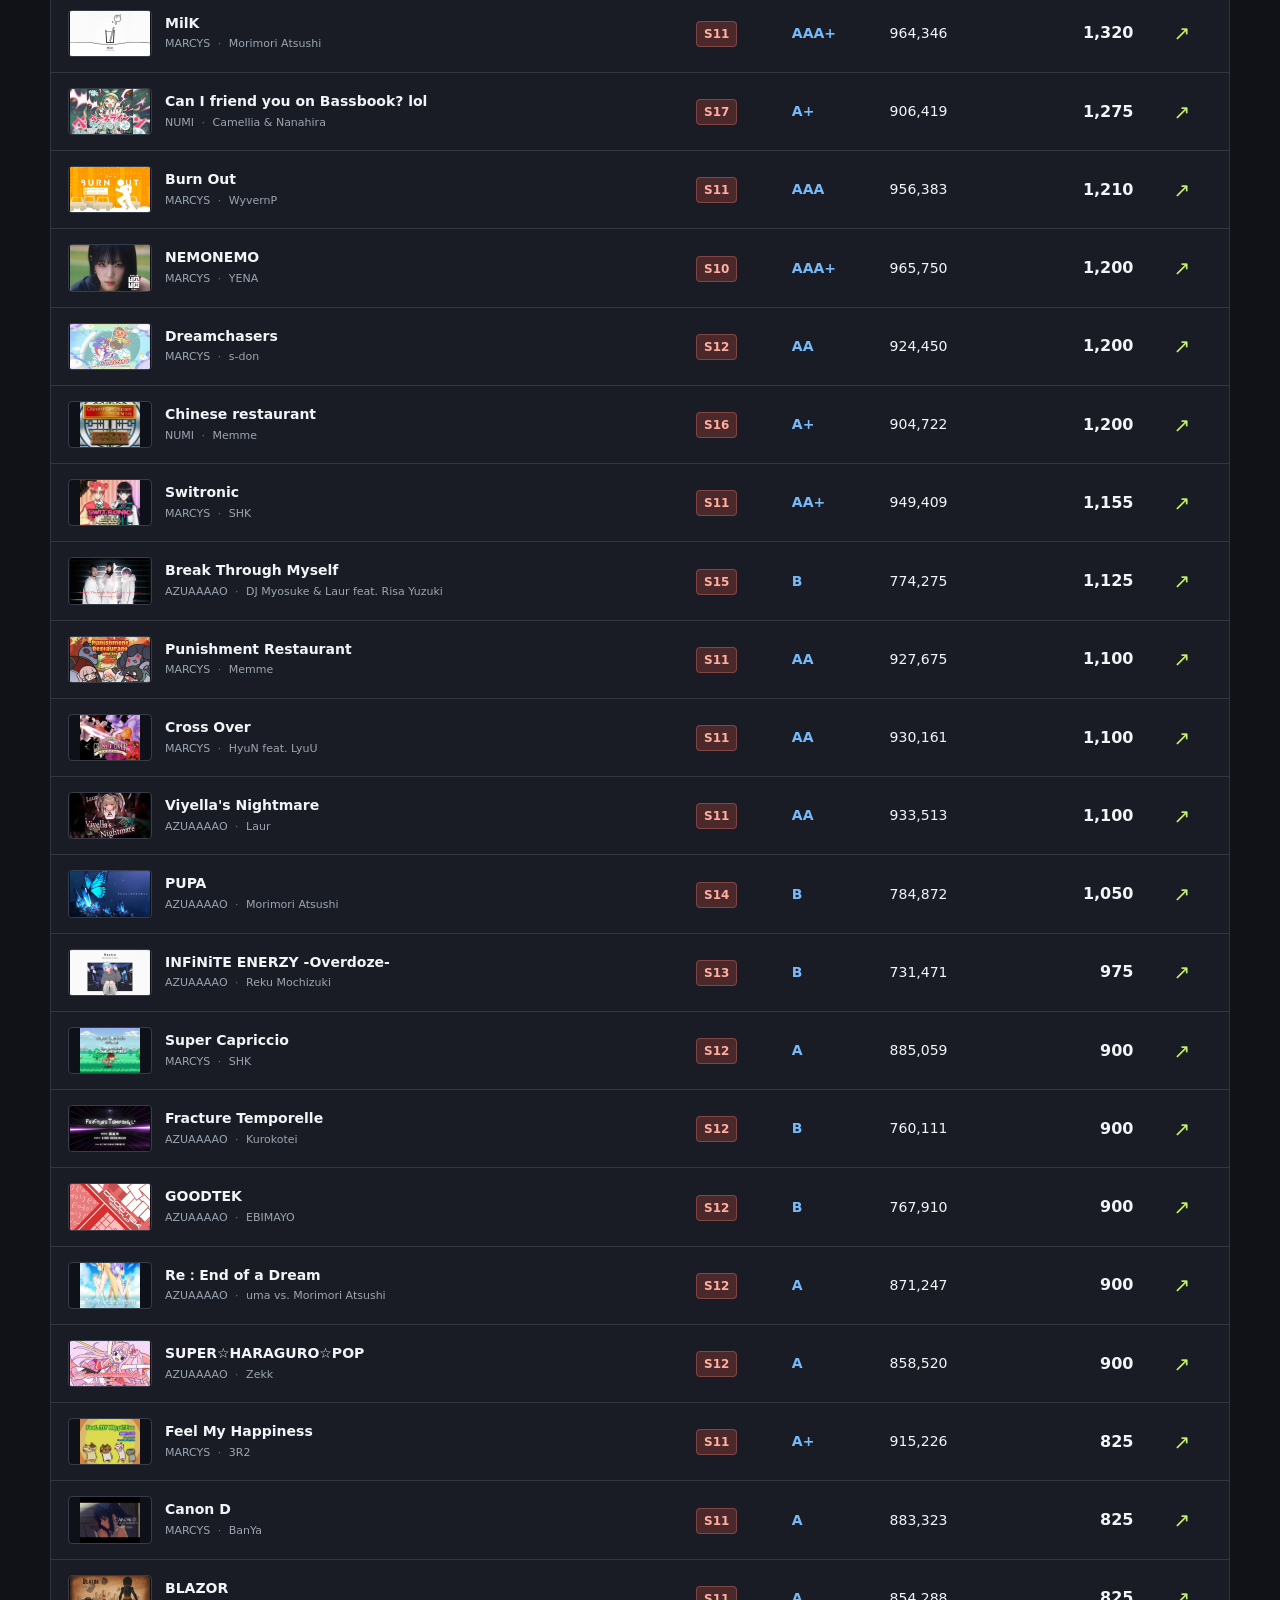
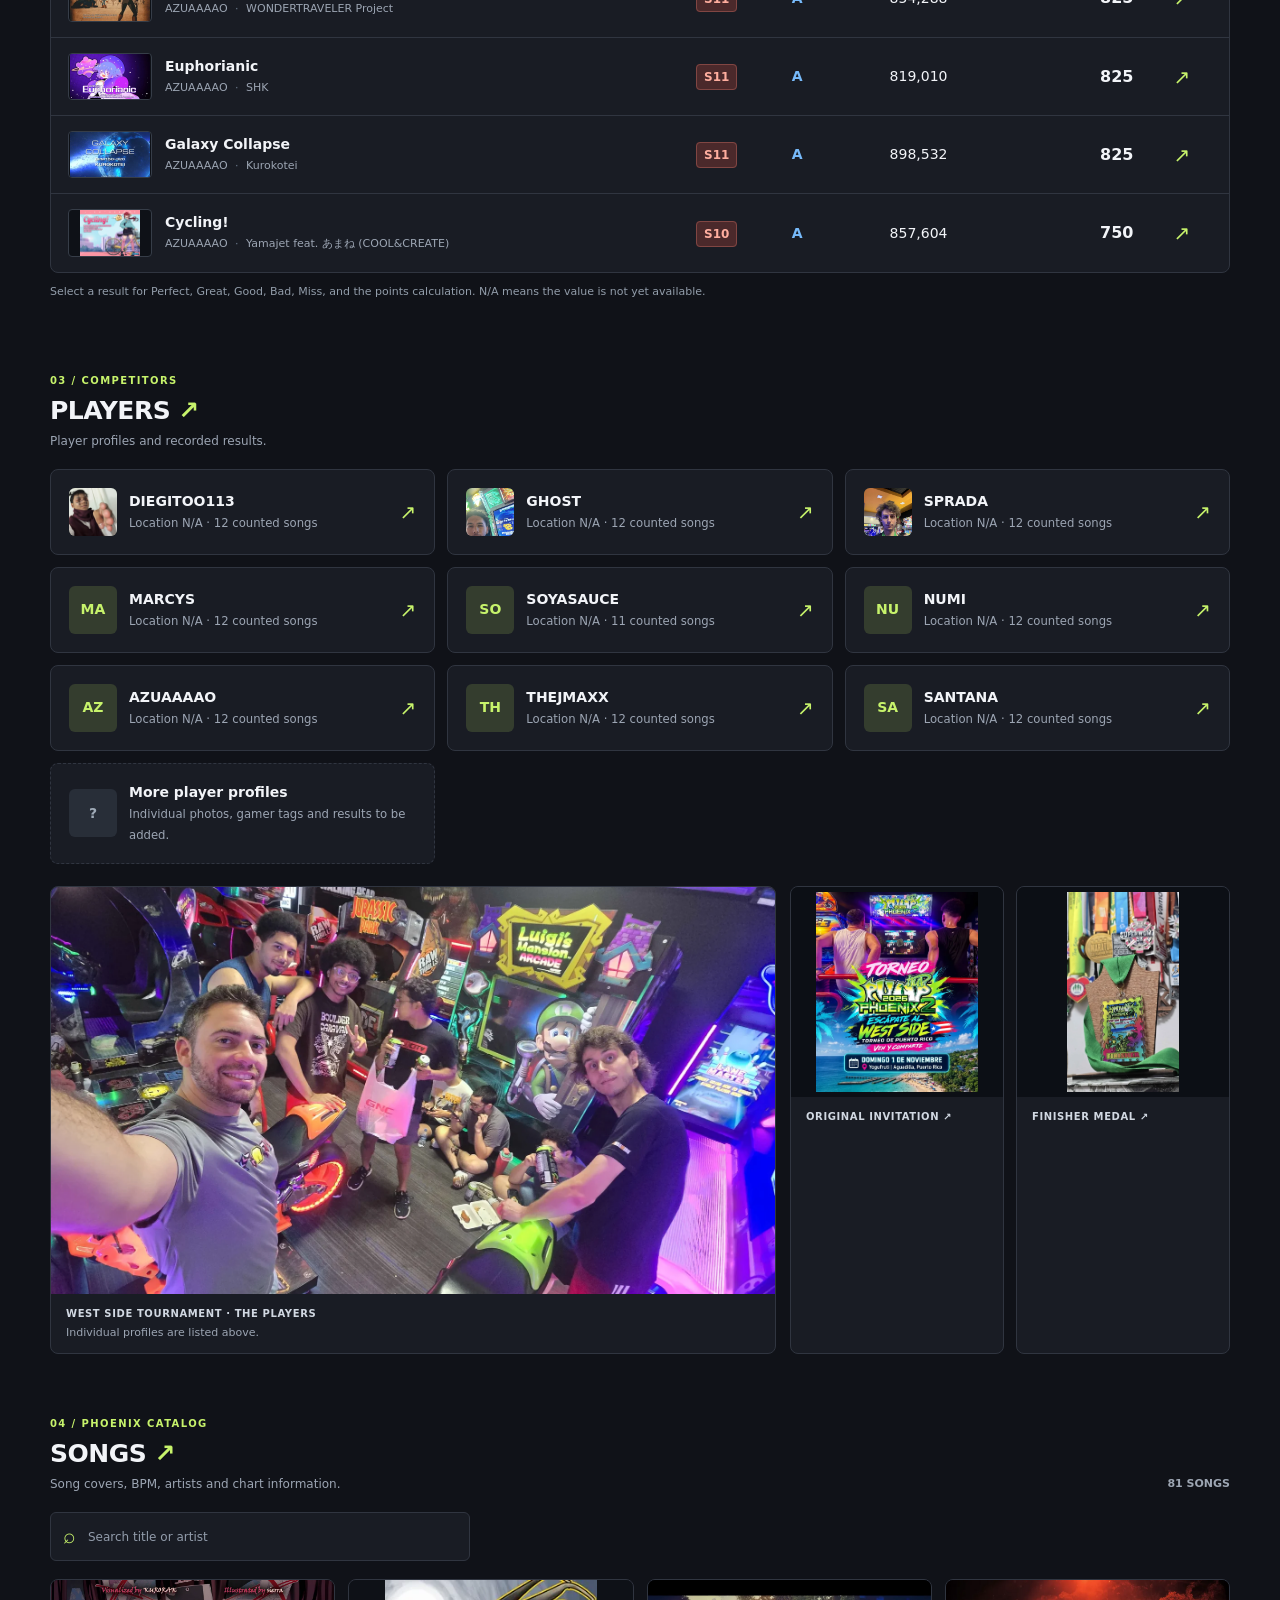
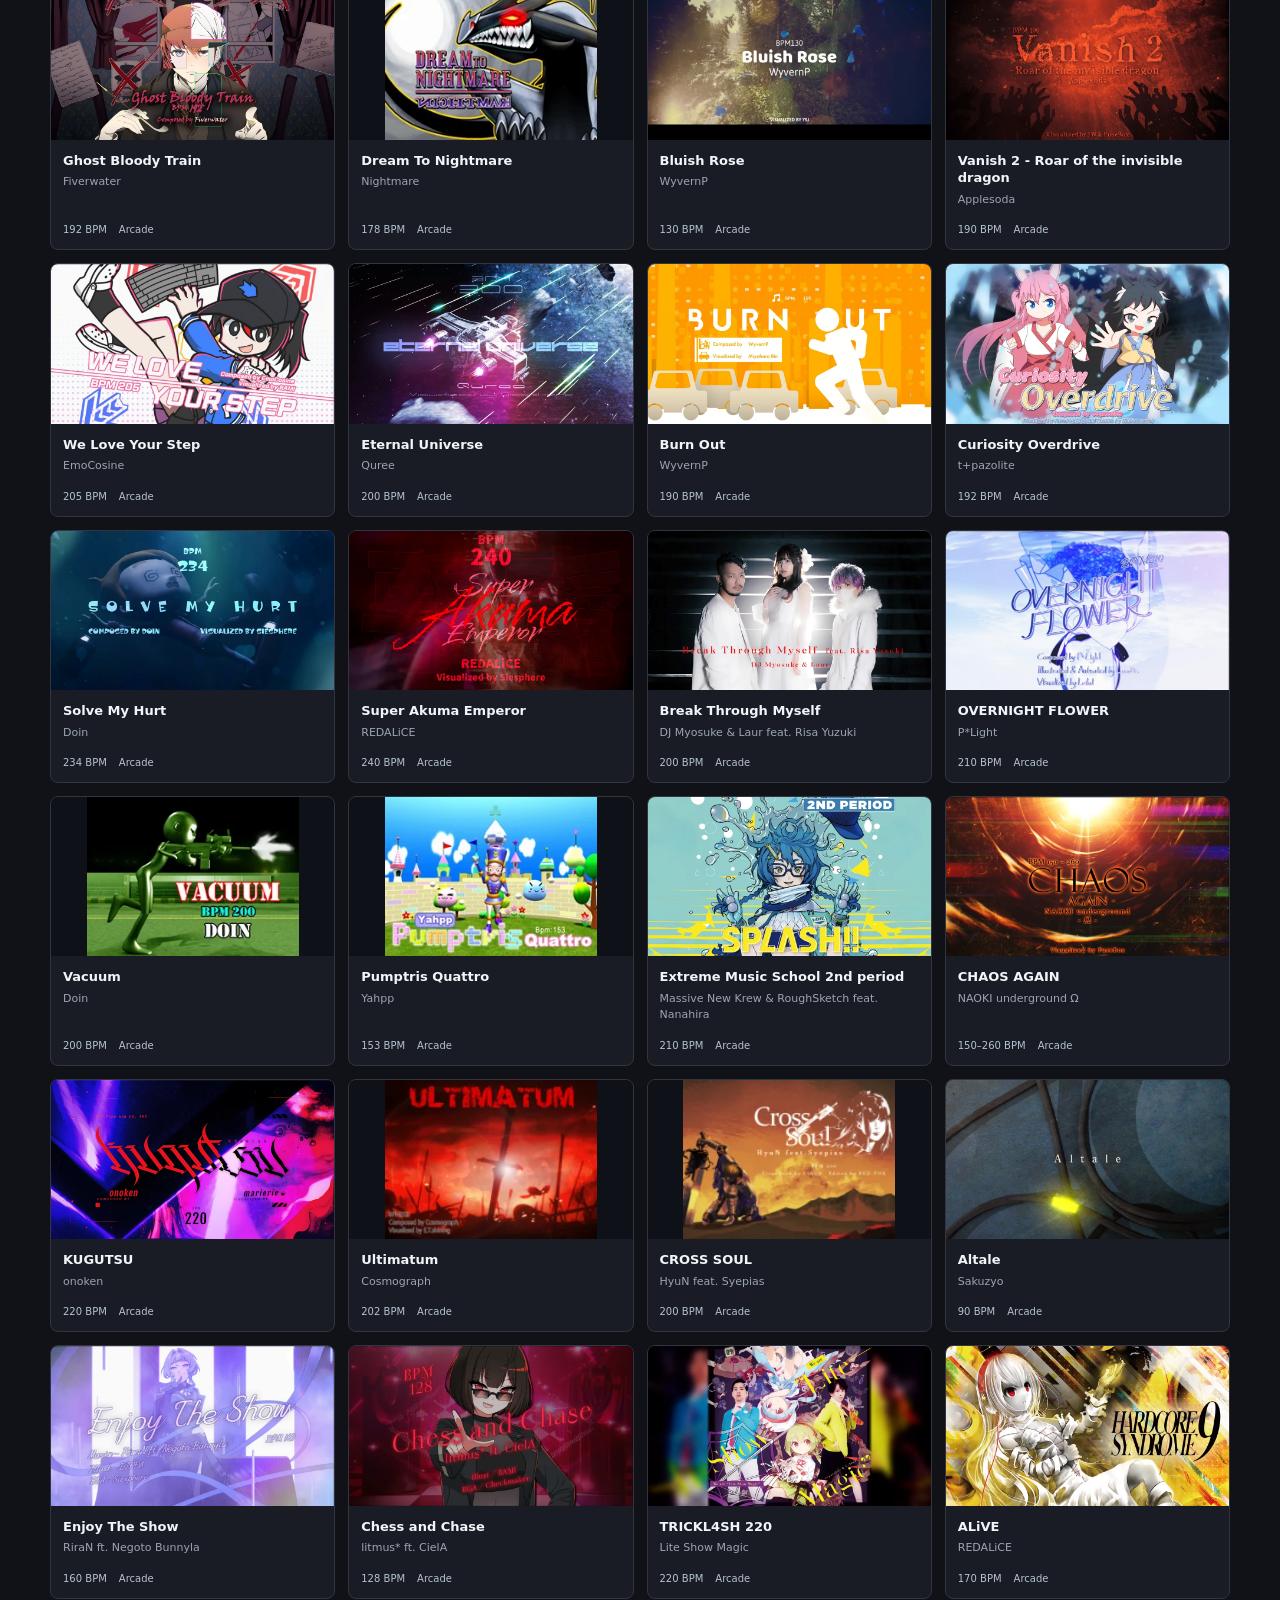
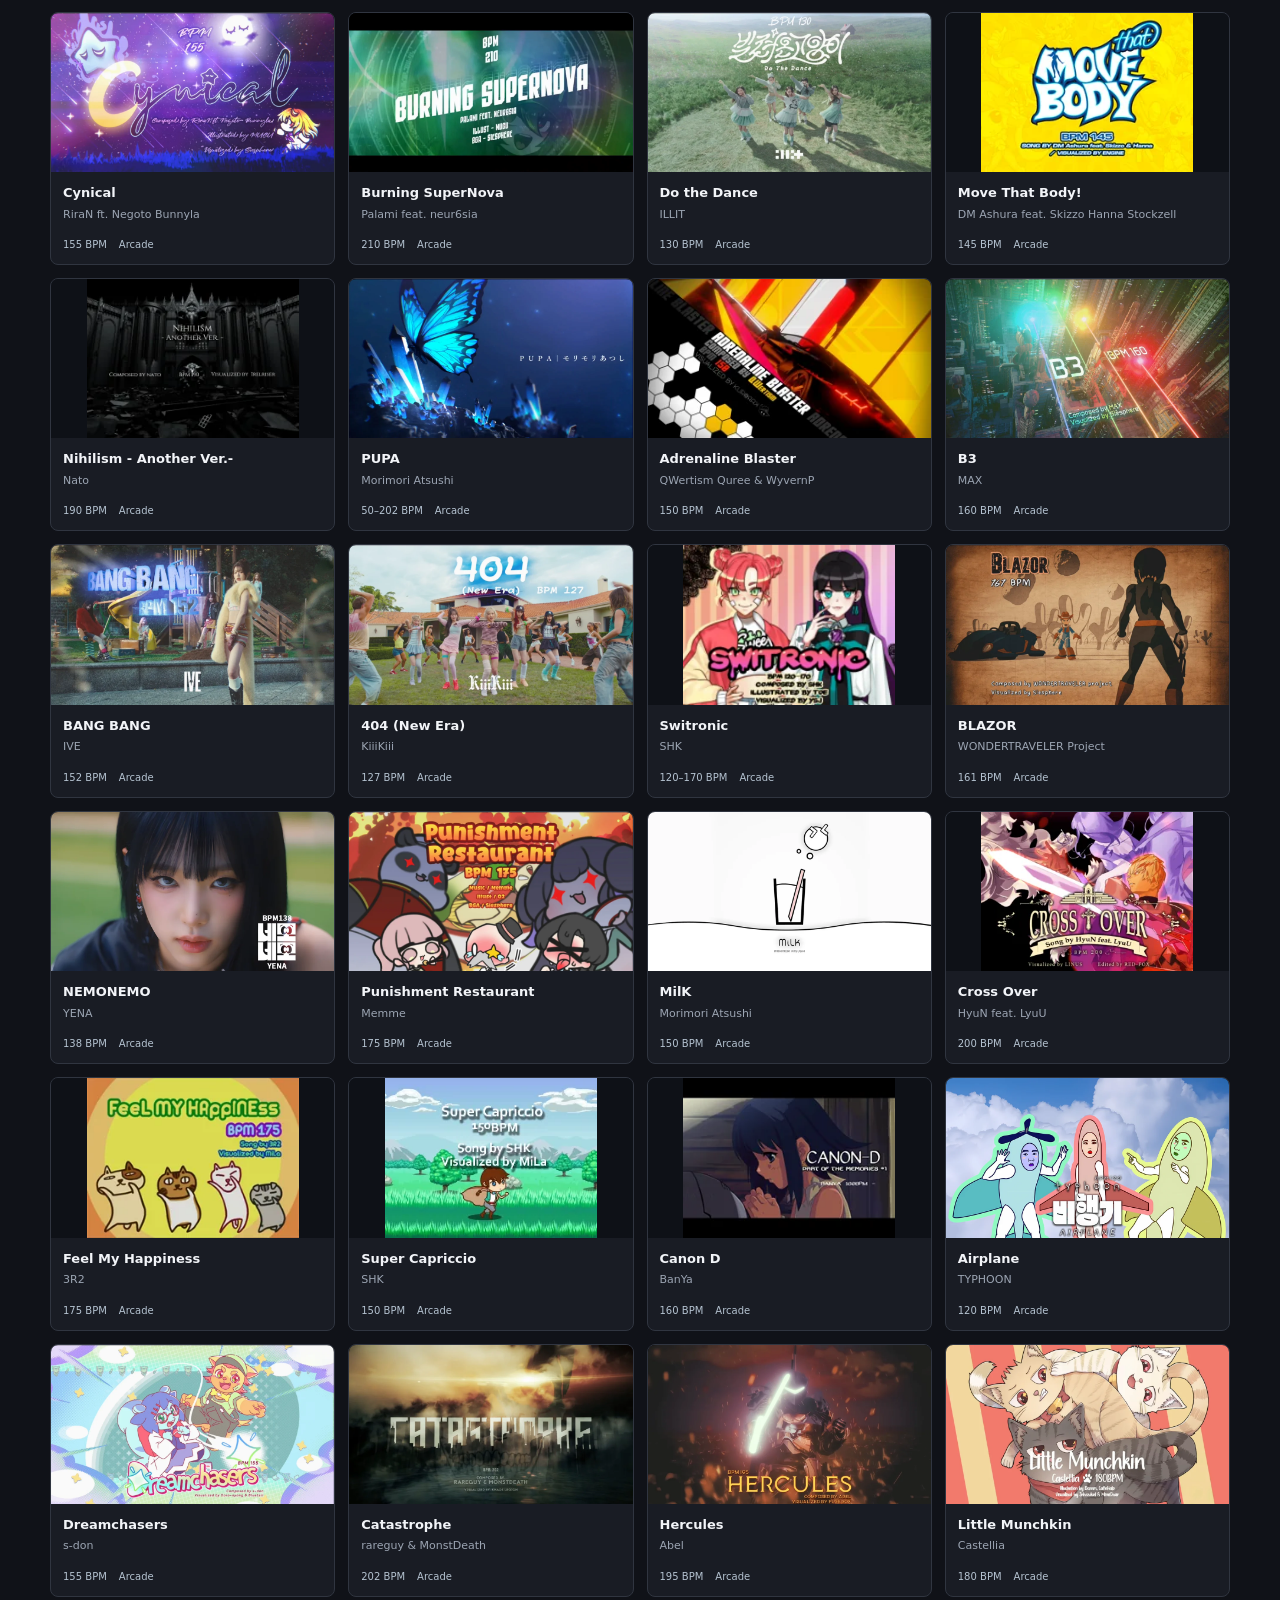
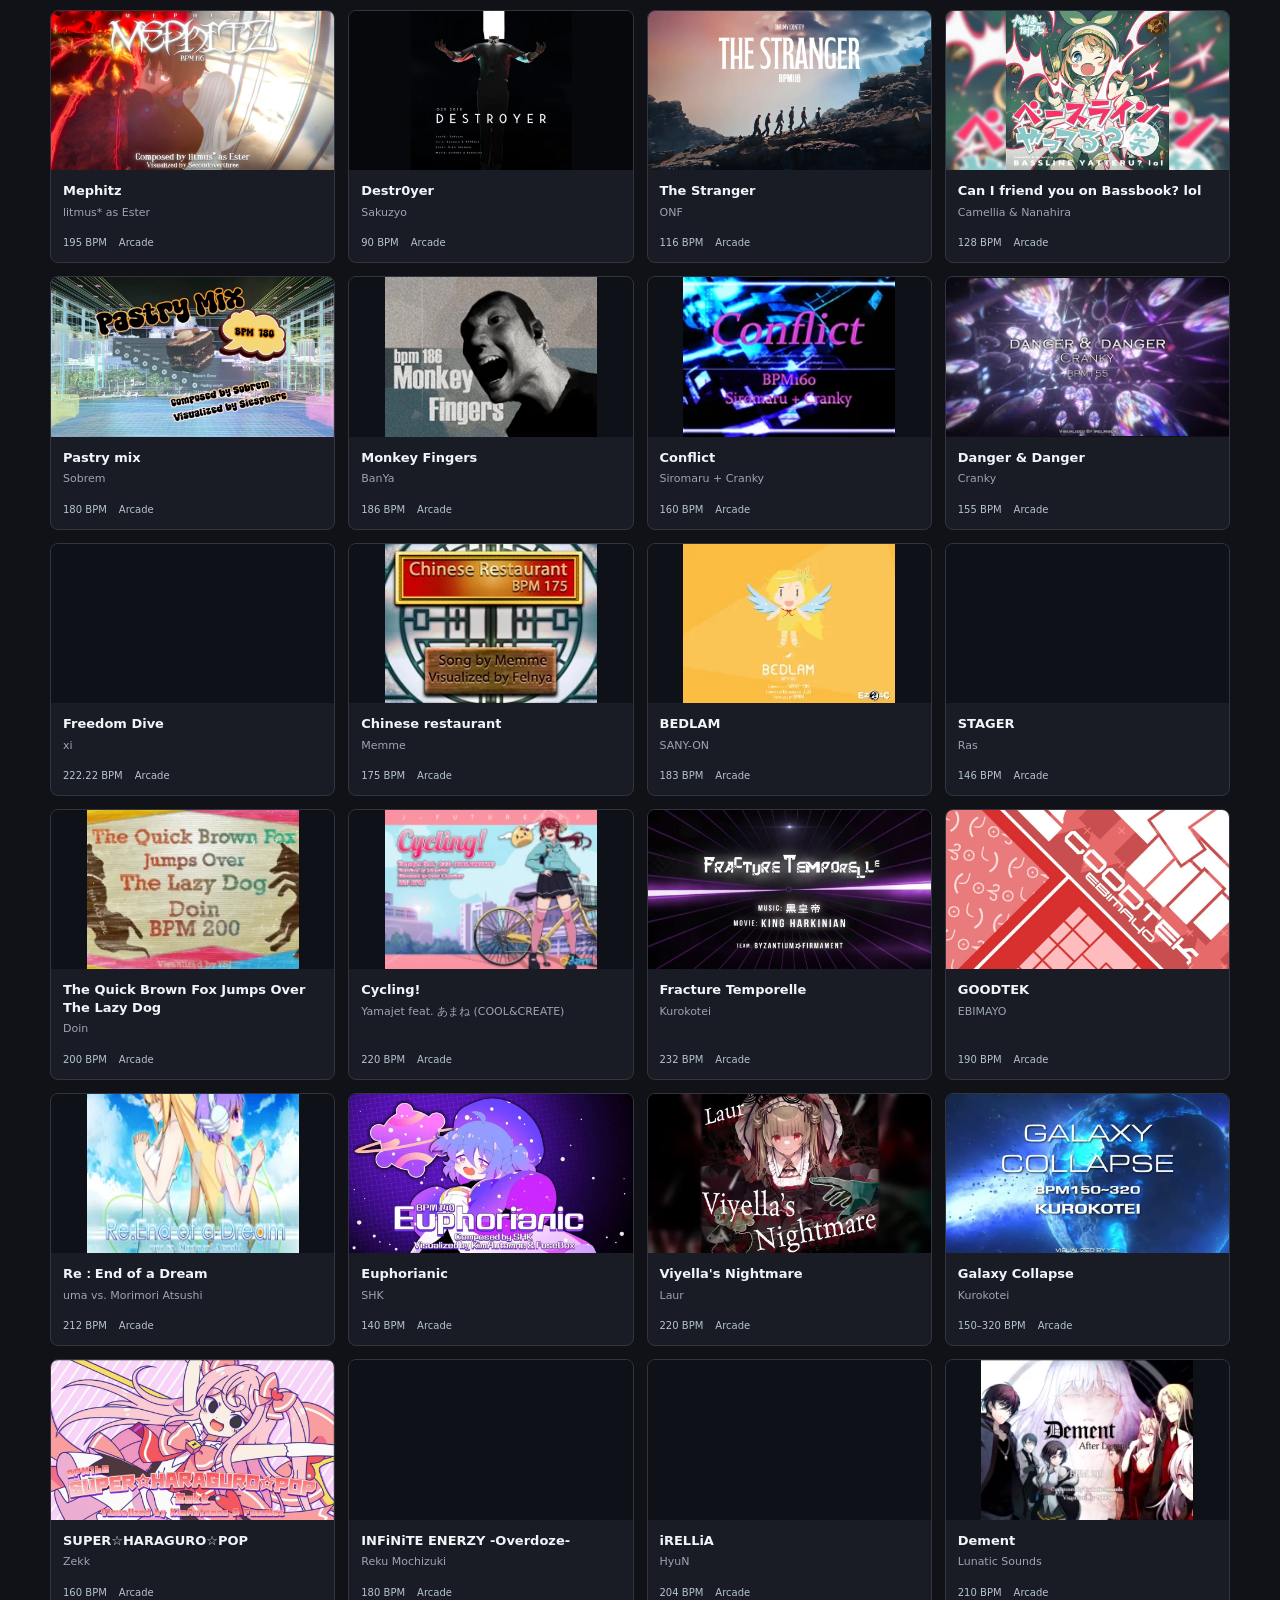
==== commit 231d5047: "Add regenerable tournament and player rewind story downloads" ====
--- a/index.html
+++ b/index.html
@@ -1,11 +1,11 @@
 <!doctype html>
-<html lang="en"><head><meta charset="utf-8"><meta name="viewport" content="width=device-width, initial-scale=1"><meta name="theme-color" content="#101218"><meta name="description" content="Yogufruti 2026 Pump It Up tournament scoreboard, player standings and detailed results."><title>West Side Tournament 2026 | Yogufruti PIU Scoreboard</title><link rel="stylesheet" href="styles.css?v=rules23-display-20261101"><script defer src="data/catalog.js?v=players9-20261101"></script><script defer src="data/results.js?v=players9-20261101"></script><script defer src="scoring.js?v=players9-20261101"></script><script defer src="app.js?v=players9-20261101"></script></head>
+<html lang="en"><head><meta charset="utf-8"><meta name="viewport" content="width=device-width, initial-scale=1"><meta name="theme-color" content="#101218"><meta name="description" content="Yogufruti 2026 Pump It Up tournament scoreboard, player standings and detailed results."><title>West Side Tournament 2026 | Yogufruti PIU Scoreboard</title><link rel="stylesheet" href="styles.css?v=rewind-20261101"><script defer src="data/catalog.js?v=players9-20261101"></script><script defer src="data/results.js?v=players9-20261101"></script><script defer src="scoring.js?v=players9-20261101"></script><script defer src="app.js?v=players9-20261101"></script></head>
 <body>
 <header class="topbar">
   <div class="shell topbar-inner">
     <a href="#top" class="brand" aria-label="West Side Tournament 2026 home"><span class="brand-prefix">PIU</span><span>West Side 2026</span></a>
     <nav aria-label="Main navigation">
-      <a href="#standings">Standings</a><a href="#scores">Scores</a><a href="#players">Players</a><a href="#songs">Songs</a><a href="#rules">Rules</a>
+      <a href="#standings">Standings</a><a href="#scores">Scores</a><a href="#players">Players</a><a href="#songs">Songs</a><a href="#rules">Rules</a><a href="rewind.html">Rewind ↗</a>
     </nav>
     <span class="top-status"><i></i>Provisional</span>
   </div>
@@ -20,6 +20,7 @@
   </section>
 <div class="summary"><div><span>PLAYERS</span><strong id="player-count">—</strong></div><div><span>COUNTED SONGS</span><strong id="score-count">—</strong></div><div><span>HIGHEST PLAYED</span><strong id="max-level">—</strong></div><div><span>TOP TOTAL</span><strong id="top-total">—</strong></div></div>
 <p class="data-coverage" id="coverage"></p>
+<a class="rewind-entry" href="rewind.html"><strong>WEST SIDE REWIND ↗</strong><span>Tournament & player recaps · Download story images</span></a>
 <section id="standings" class="section"><div class="section-heading"><div><span class="section-number">01 / GENERAL</span><h2>STANDINGS <span>↗</span></h2><p>Official points · Best valid attempt per song</p></div><span class="badge">PROVISIONAL</span></div><div class="table-card"><div class="table-scroll"><table><thead><tr><th scope="col">RANK</th><th scope="col">PLAYER</th><th scope="col">COUNTED SONGS</th><th scope="col">HIGHEST PLAYED</th><th scope="col" class="numeric">TOURNAMENT POINTS</th></tr></thead><tbody id="standings-body"></tbody></table></div><div class="table-note"><span class="dot"></span> Song counts reflect submitted unique songs. There is no fixed song limit within the 30-minute session. <span class="mobile-hint">Swipe standings to see all columns →</span></div></div></section>
 <section id="scores" class="section"><div class="section-heading"><div><span class="section-number">02 / RESULTS</span><h2>SCORE ARCHIVE <span>↗</span></h2><p>Explore individual plays and their scoring details.</p></div><span class="count-label" id="result-count" aria-live="polite"></span></div><div class="filters"><label class="search"><span aria-hidden="true">⌕</span><input id="search" type="search" placeholder="Search song, artist or player" aria-label="Search song, artist or player"></label><label><span class="sr-only">Filter by player</span><select id="player-filter"><option value="">All players</option></select></label><label><span class="sr-only">Filter by level</span><select id="level"><option value="">All levels</option></select></label><label><span class="sr-only">Filter by mode</span><select id="mode"><option value="">All modes</option><option>Single</option><option>Double</option></select></label><label><span class="sr-only">Sort results</span><select id="sort"><option value="points">Tournament points</option><option value="score">Machine score</option><option value="level">Level</option><option value="song">Song A–Z</option></select></label></div><div class="table-card"><div class="table-scroll"><table class="score-table"><thead><tr><th scope="col">SONG / PLAYER</th><th scope="col">CHART</th><th scope="col">GRADE</th><th scope="col">MACHINE SCORE</th><th scope="col" class="numeric">POINTS</th><th scope="col"><span class="sr-only">Details</span></th></tr></thead><tbody id="results"></tbody></table></div><div id="empty" class="empty" hidden>No results match these filters.</div></div><p class="footnote">Select a result for Perfect, Great, Good, Bad, Miss, and the points calculation. N/A means the value is not yet available.</p></section>
 <section id="players" class="section"><div class="section-heading"><div><span class="section-number">03 / COMPETITORS</span><h2>PLAYERS <span>↗</span></h2><p>Player profiles and recorded results.</p></div></div><div id="players-list" class="players-grid"></div><div class="event-media"><figure class="group-photo"><a href="assets/event/participants.webp" target="_blank" rel="noopener"><img src="assets/event/participants.webp" alt="Tournament players together at the Yogufruti arcade" loading="lazy" width="1600" height="900"></a><figcaption>WEST SIDE TOURNAMENT · THE PLAYERS <span>Individual profiles are listed above.</span></figcaption></figure><div class="event-artifacts"><figure><a href="assets/event/invitation.webp" target="_blank" rel="noopener"><img src="assets/event/invitation.webp" alt="Original West Side Tournament invitation for November 1 at Yogufruti, Aguadilla" loading="lazy"></a><figcaption>ORIGINAL INVITATION ↗</figcaption></figure><figure><a href="assets/event/finisher-medal.webp" target="_blank" rel="noopener"><img src="assets/event/finisher-medal.webp" alt="West Side Tournament 2026 finisher medal with a green ribbon" loading="lazy"></a><figcaption>FINISHER MEDAL ↗</figcaption></figure></div></div></section>
--- a/styles.css
+++ b/styles.css
@@ -34,3 +34,5 @@
 .formula{border-top:1px solid var(--line);border-bottom:1px solid var(--line);margin-bottom:22px}.formula-base,.formula small{display:block;color:var(--muted);font-size:11px}.formula p{font-size:14px;line-height:1.6;margin:7px 0}.formula p b{color:var(--text)}
 /* Keep result titles and full artwork readable inside mobile dialogs. */
 .detail-top{display:block}.detail-top.player-detail-heading{display:flex}dialog .large-cover{width:100%}
+
+.rewind-entry{display:flex;align-items:center;justify-content:space-between;gap:12px;padding:18px 20px;margin:18px 0 28px;border:1px solid #52632c;border-radius:8px;background:#1c2415;text-decoration:none;color:#c7f36b}.rewind-entry strong{font-size:14px;letter-spacing:.5px}.rewind-entry span{font-size:12px;color:#c3cdb7}@media(max-width:700px){.rewind-entry{align-items:flex-start;flex-direction:column}}
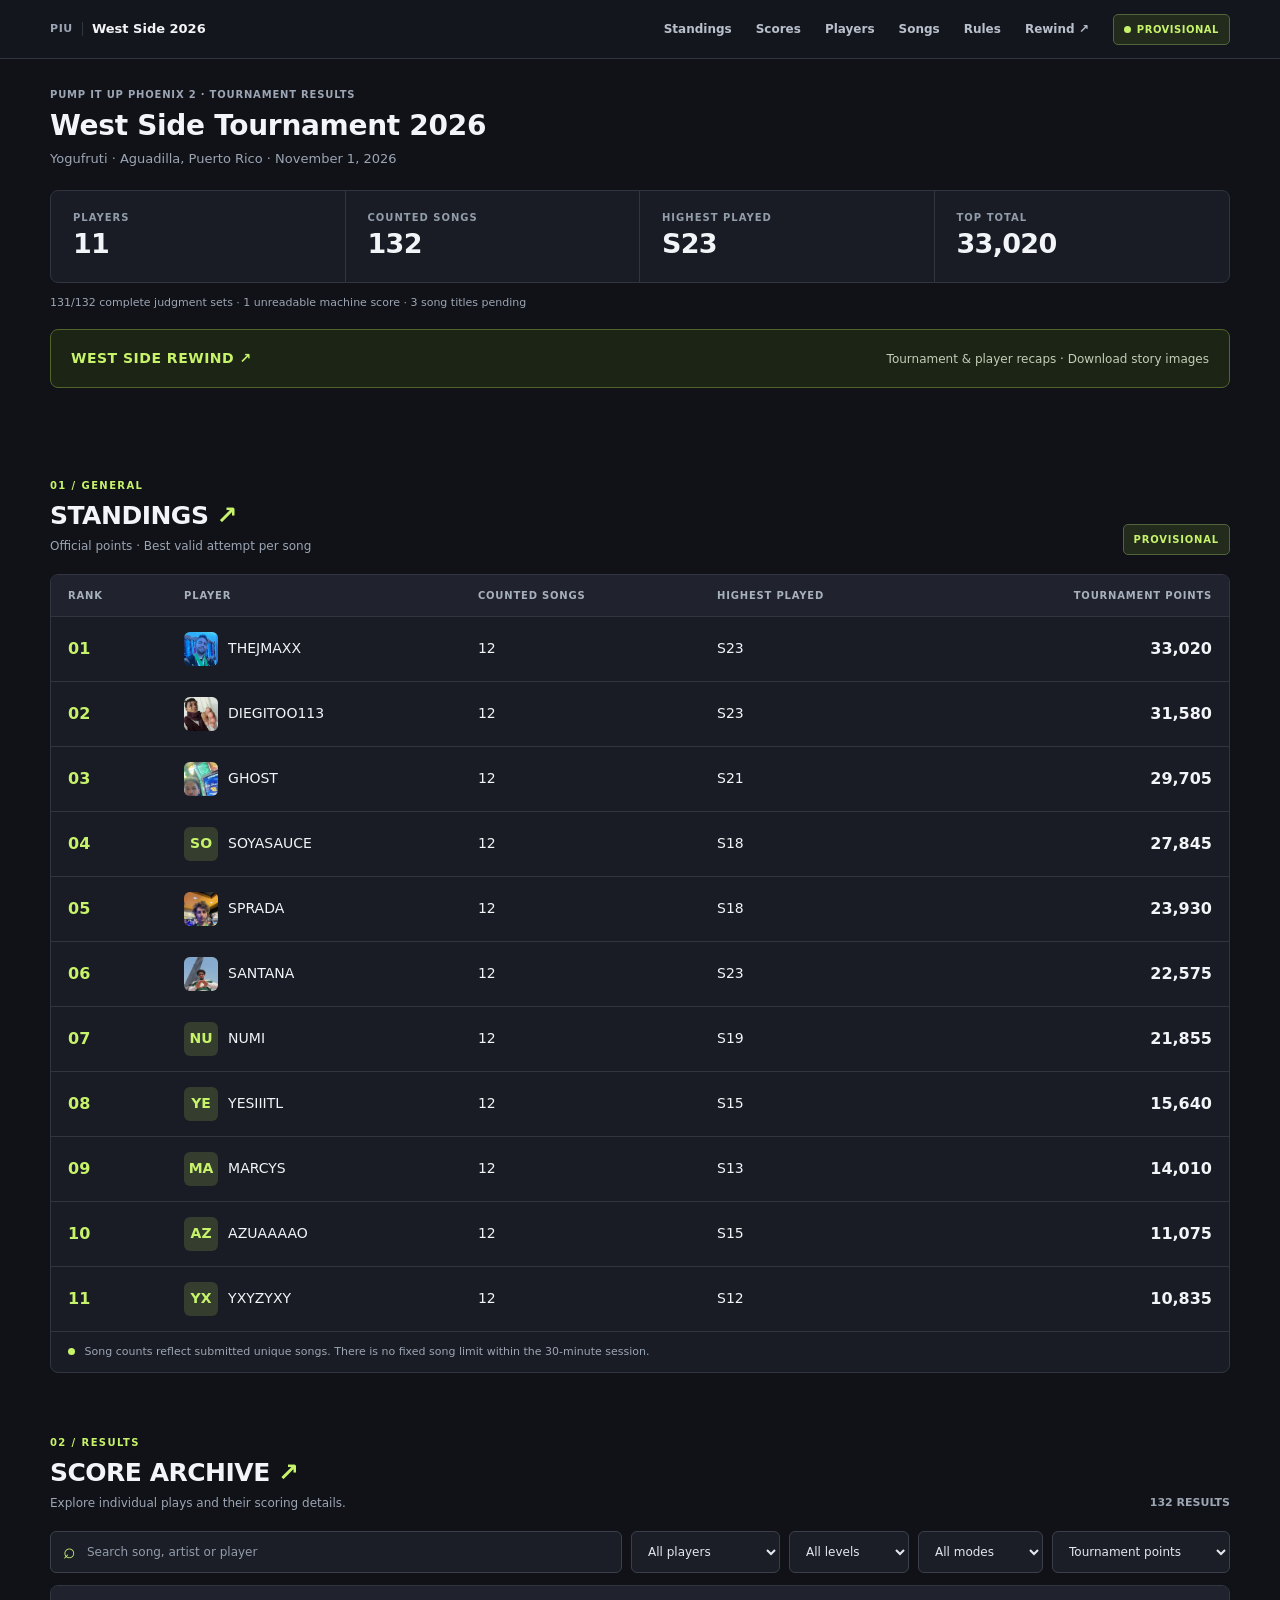
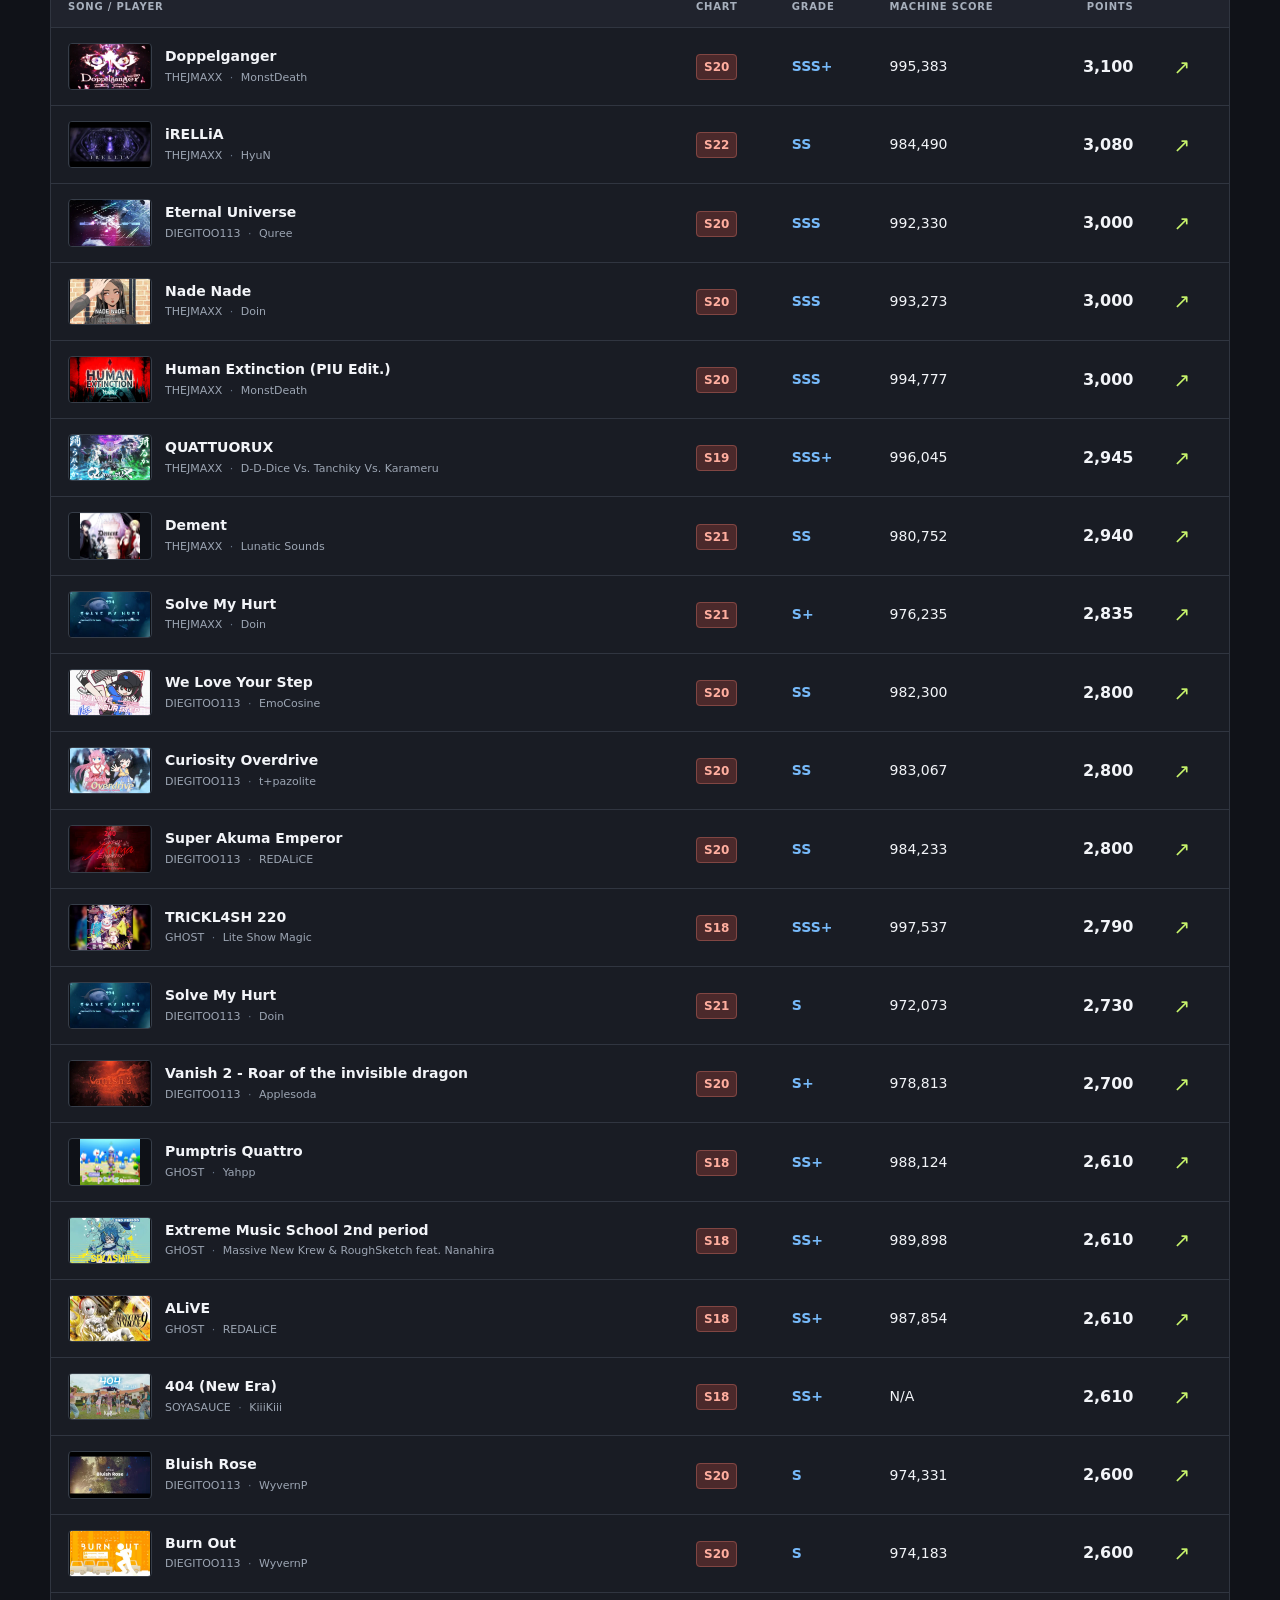
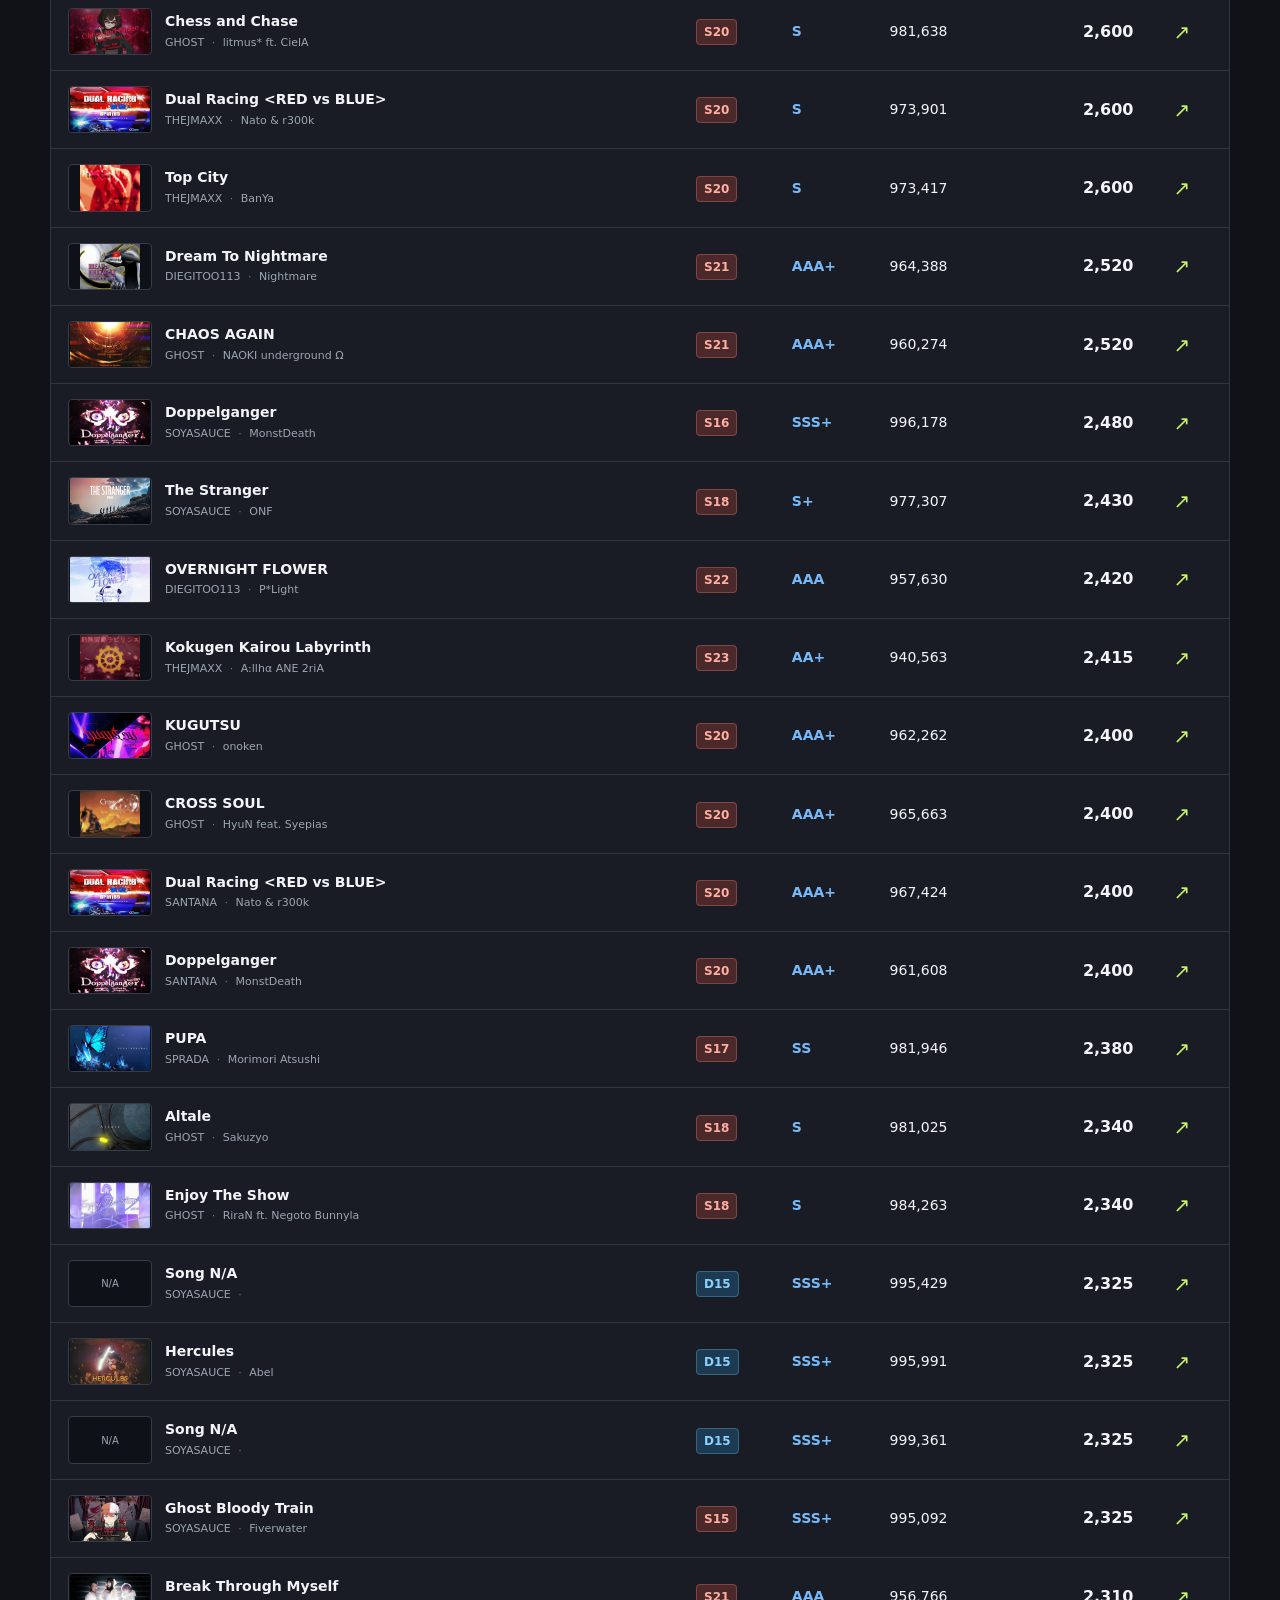
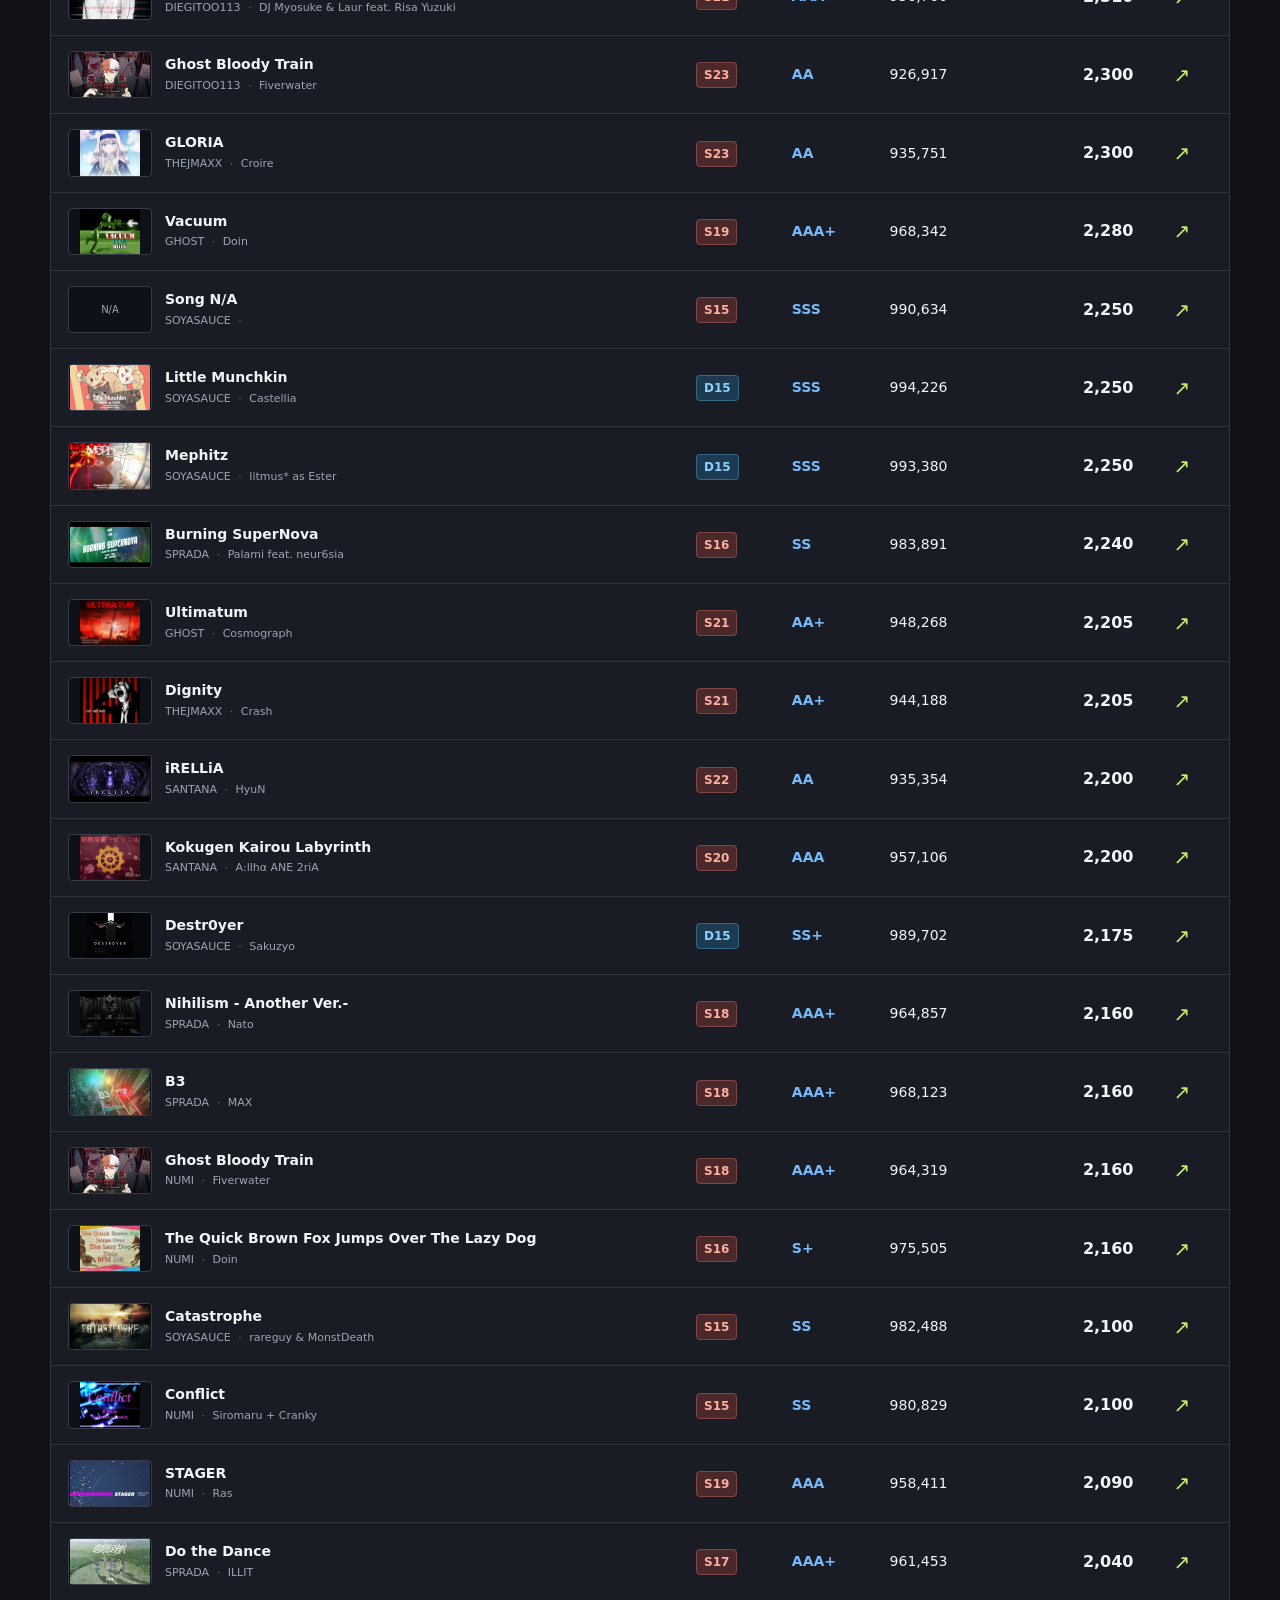
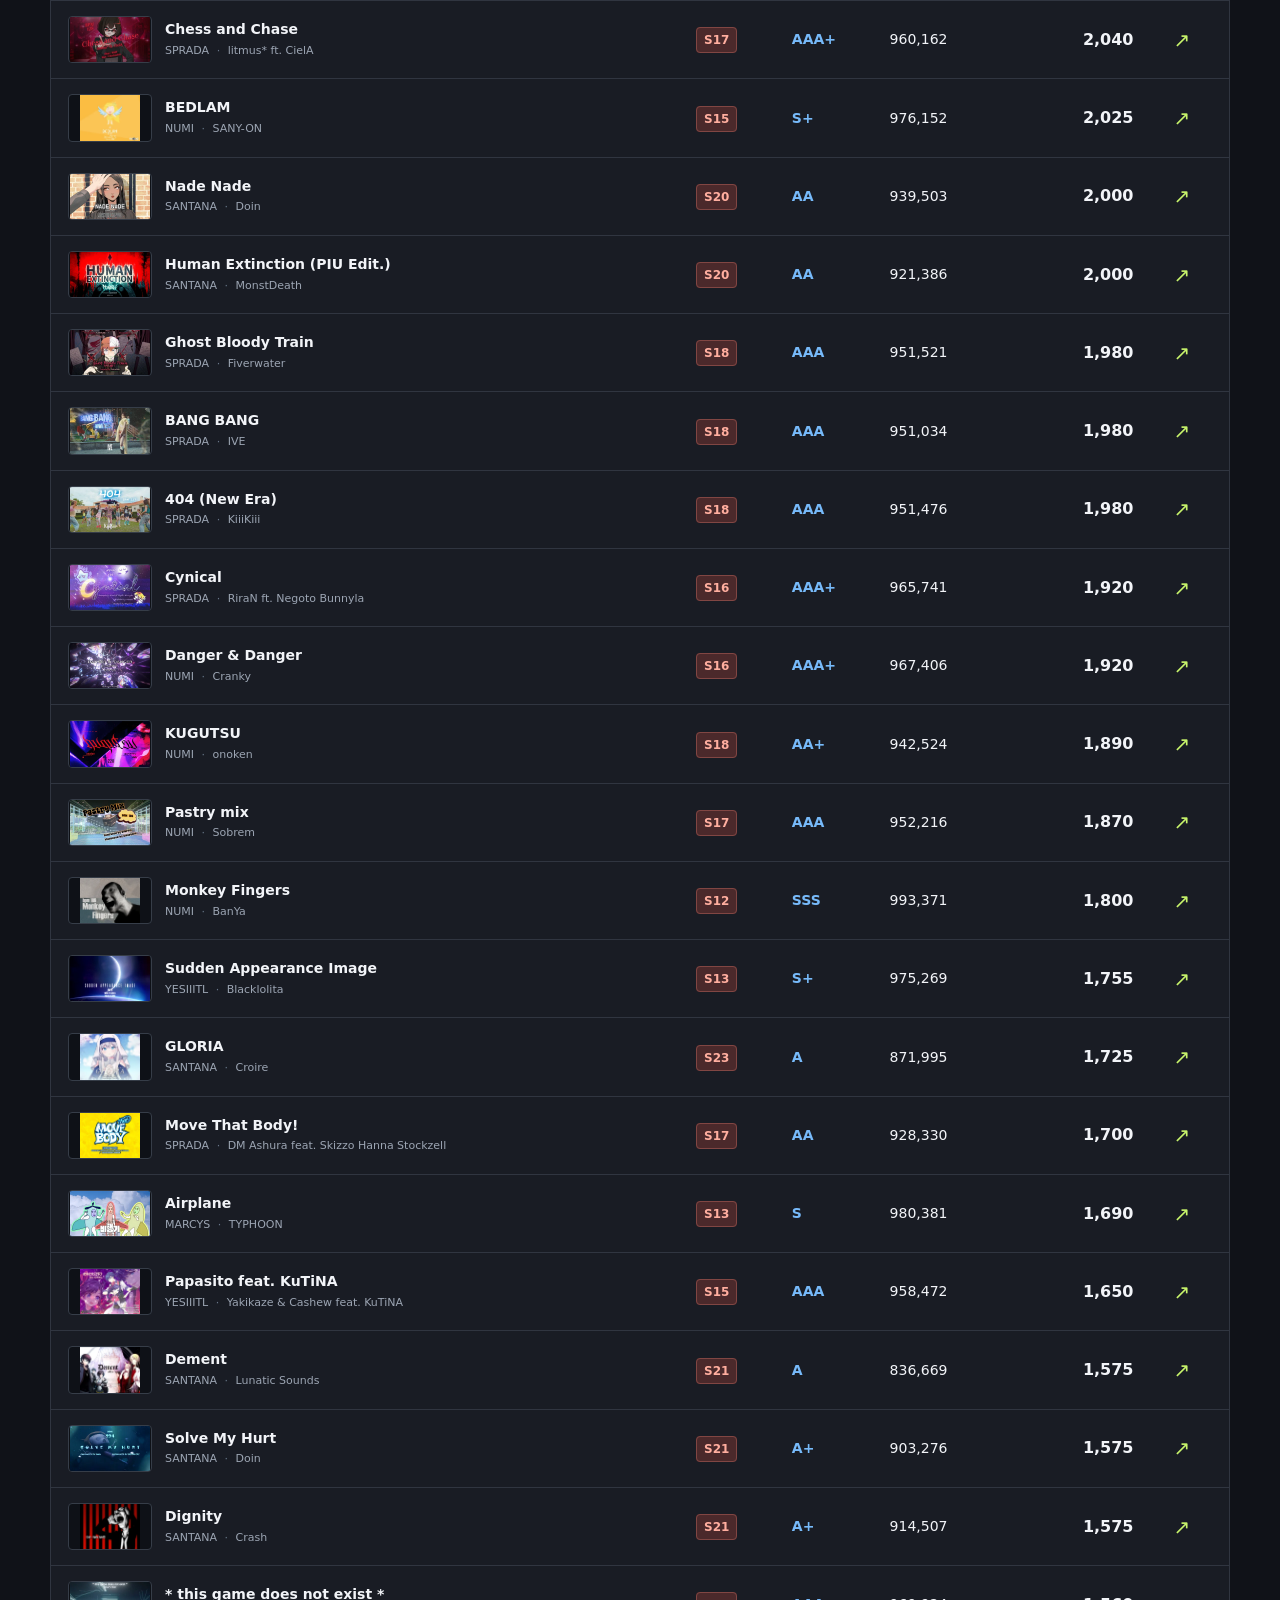
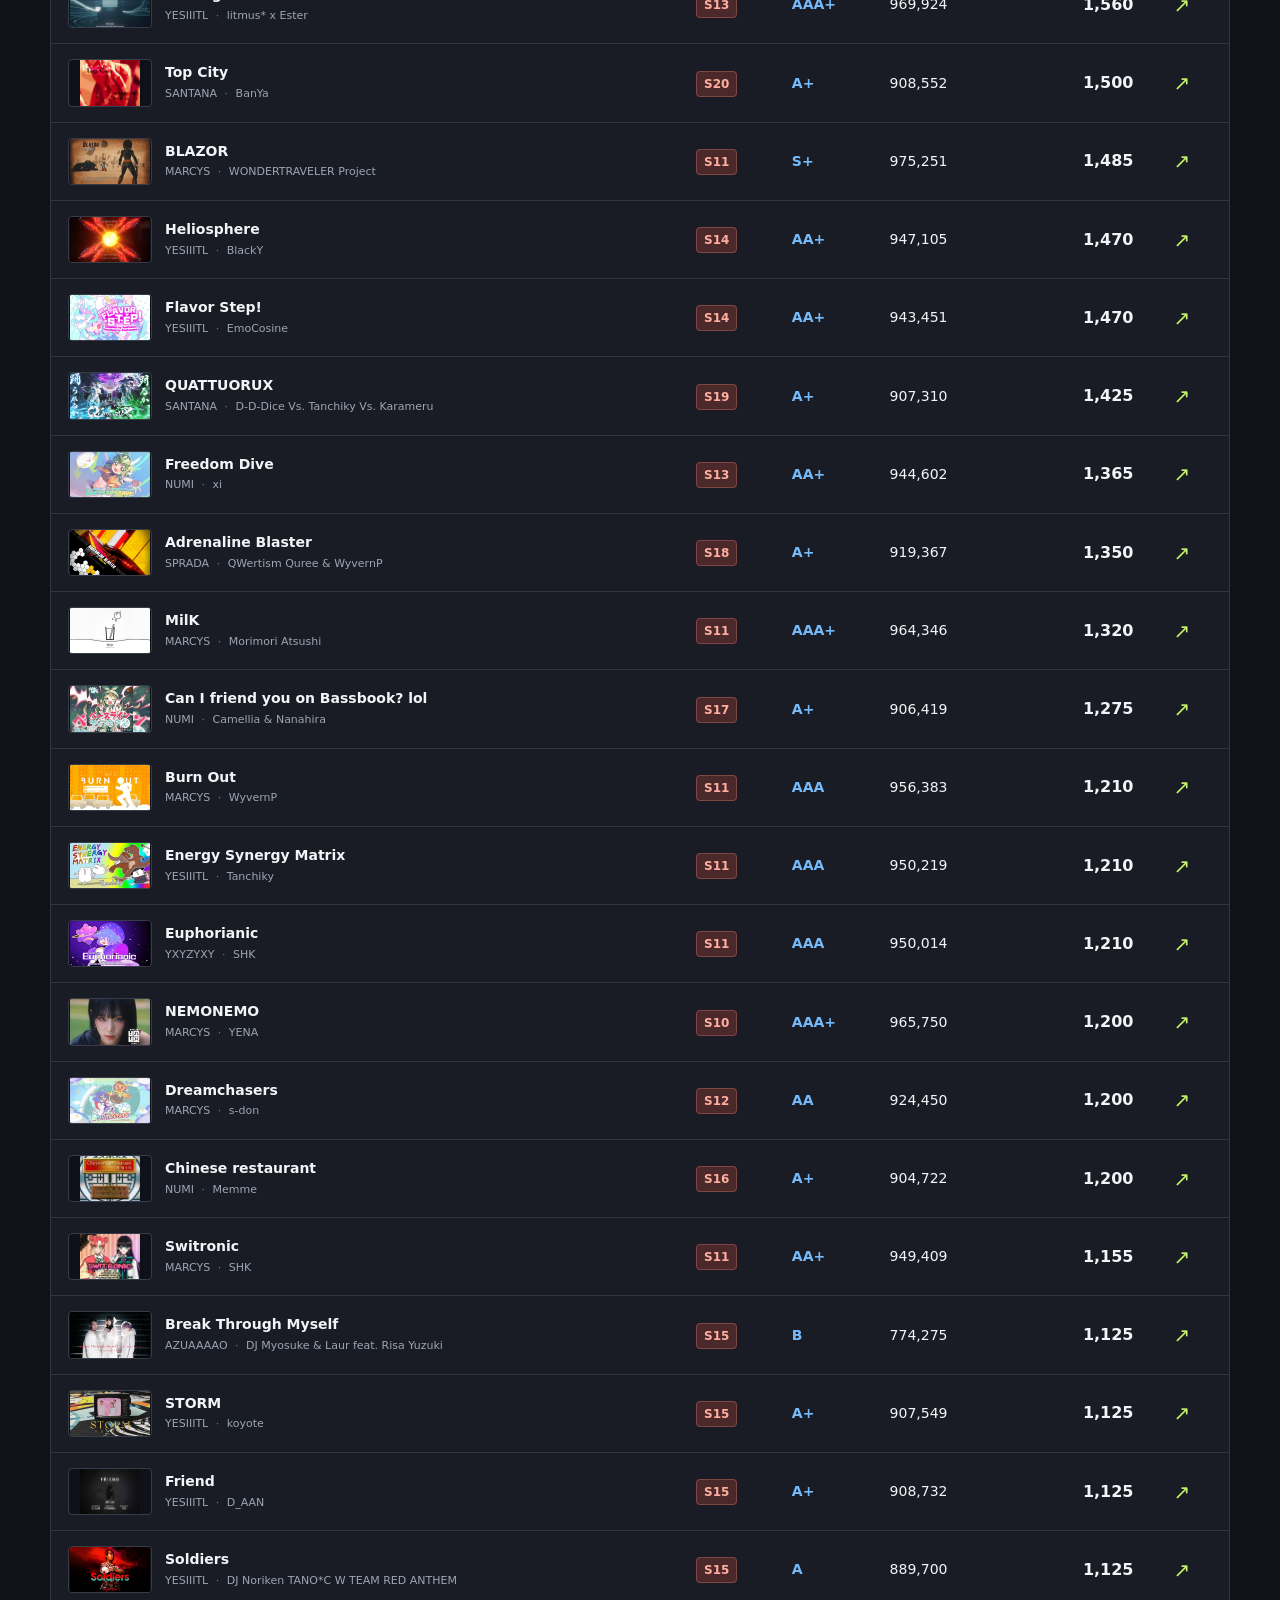
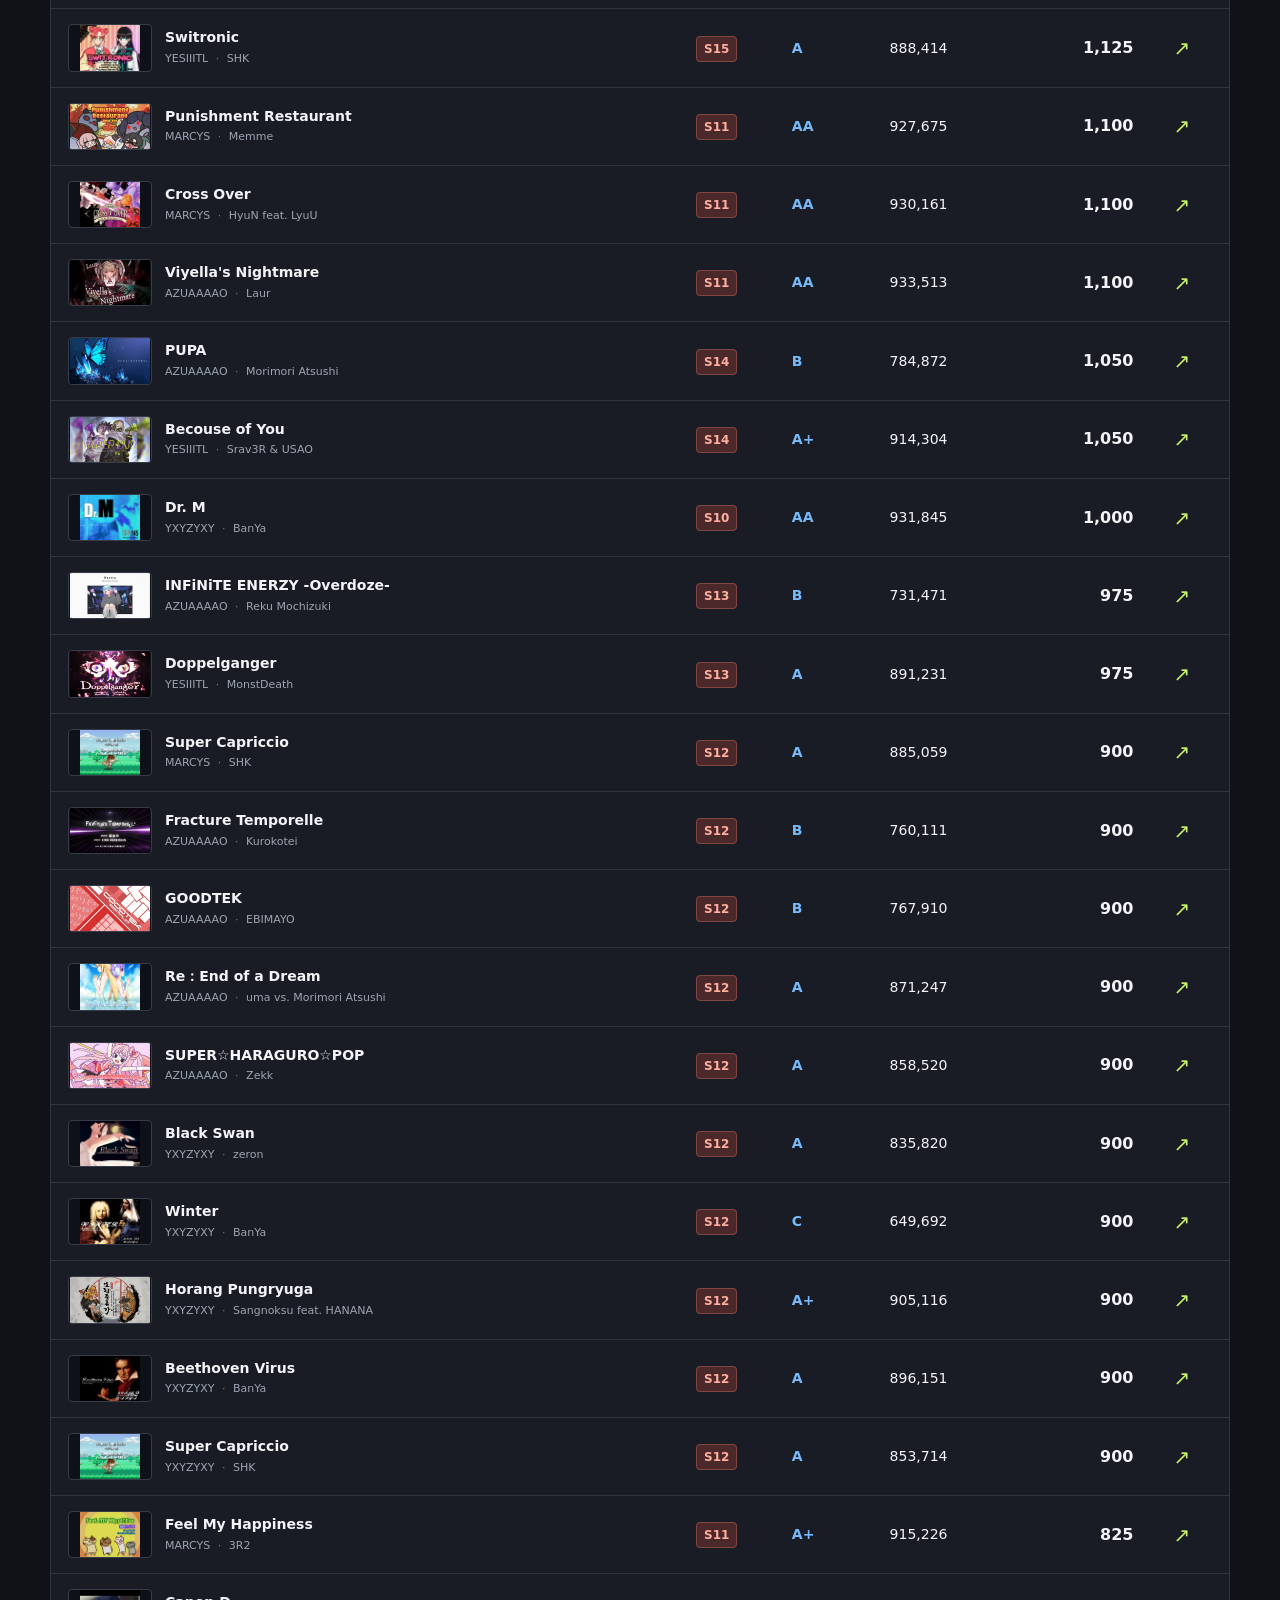
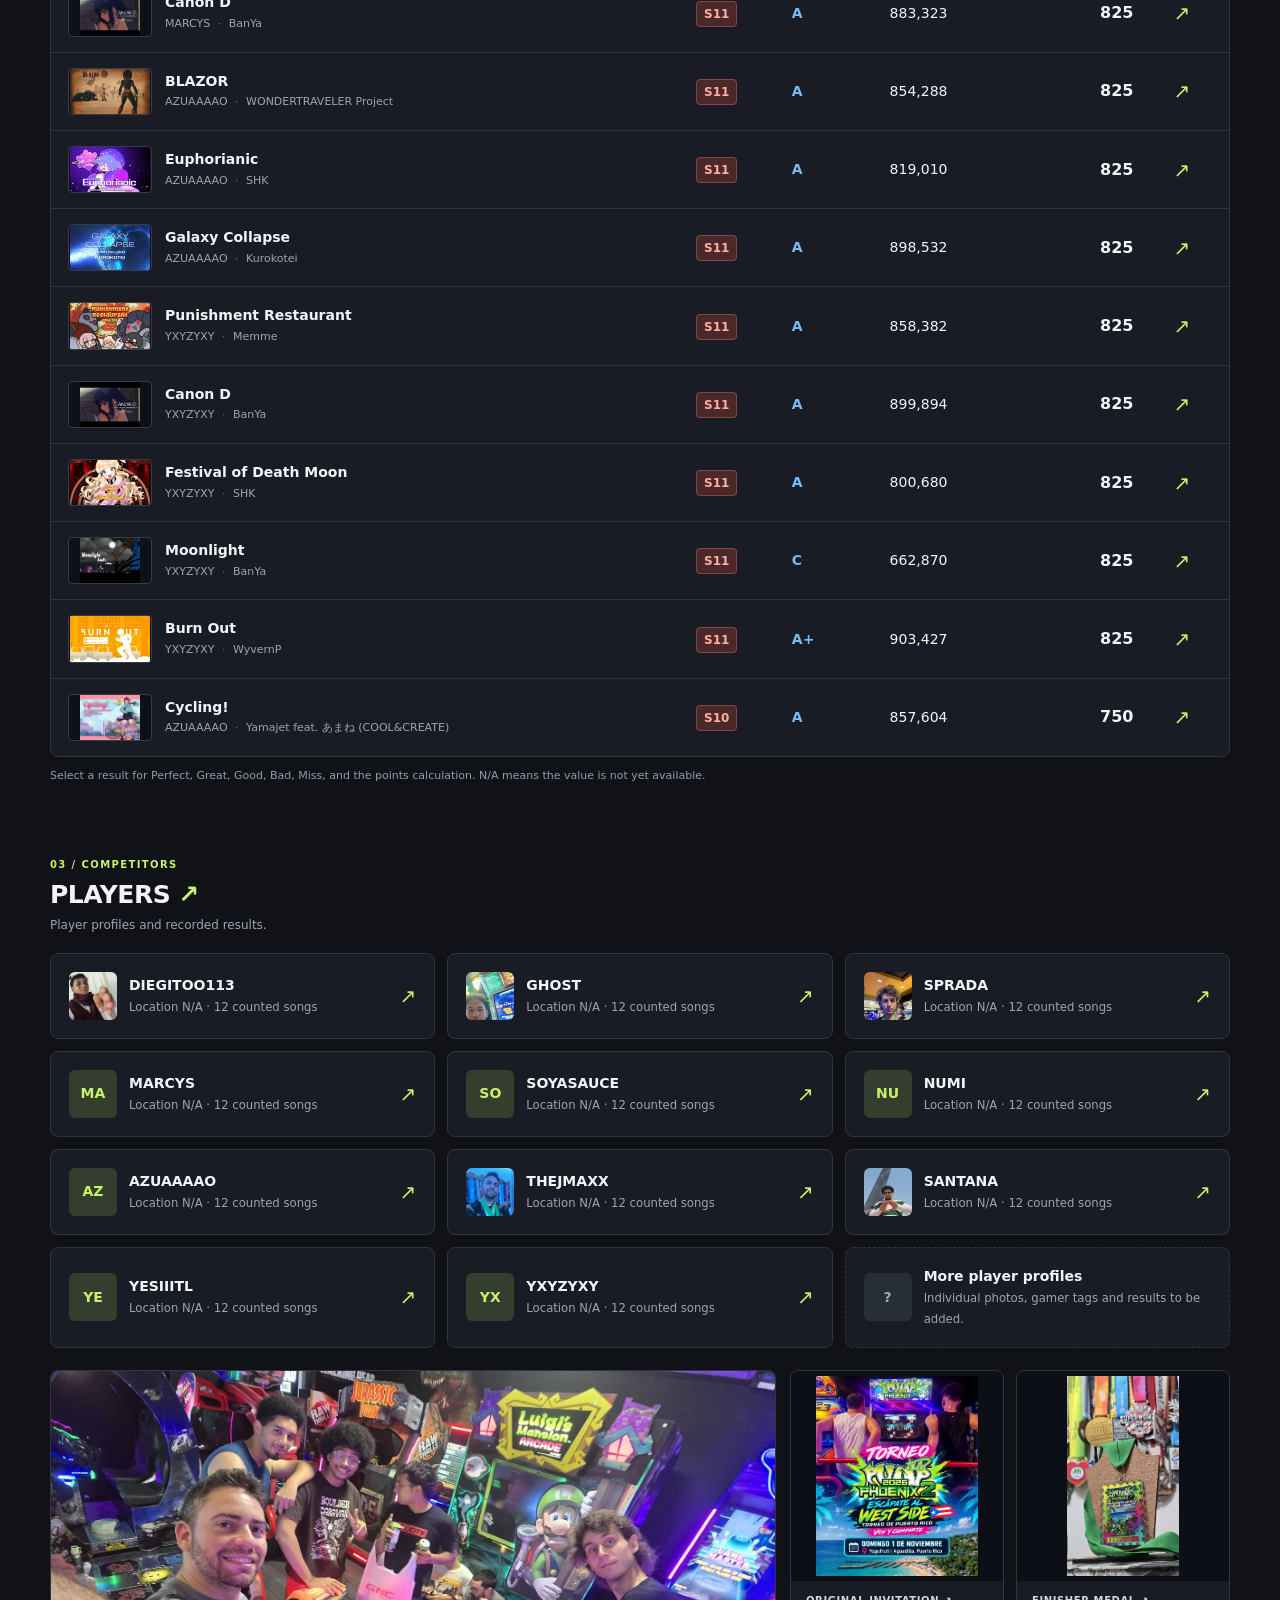
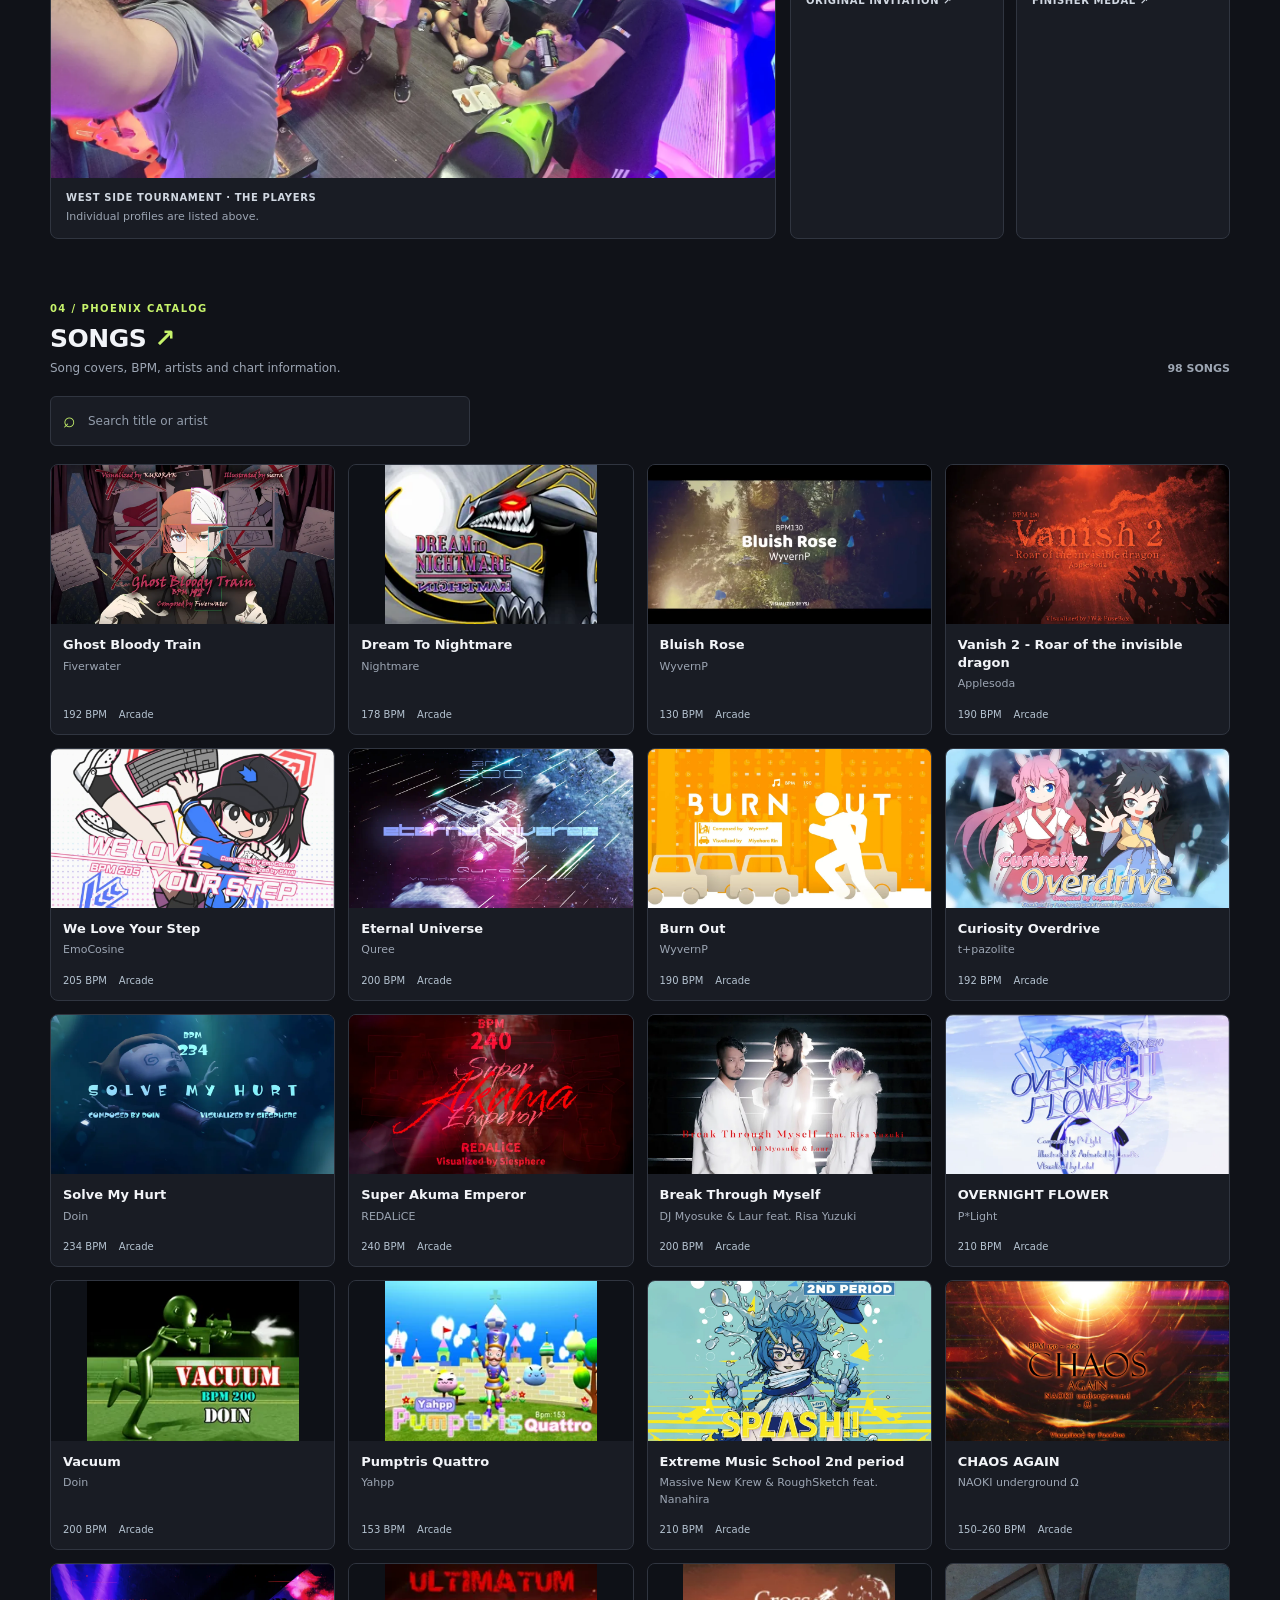
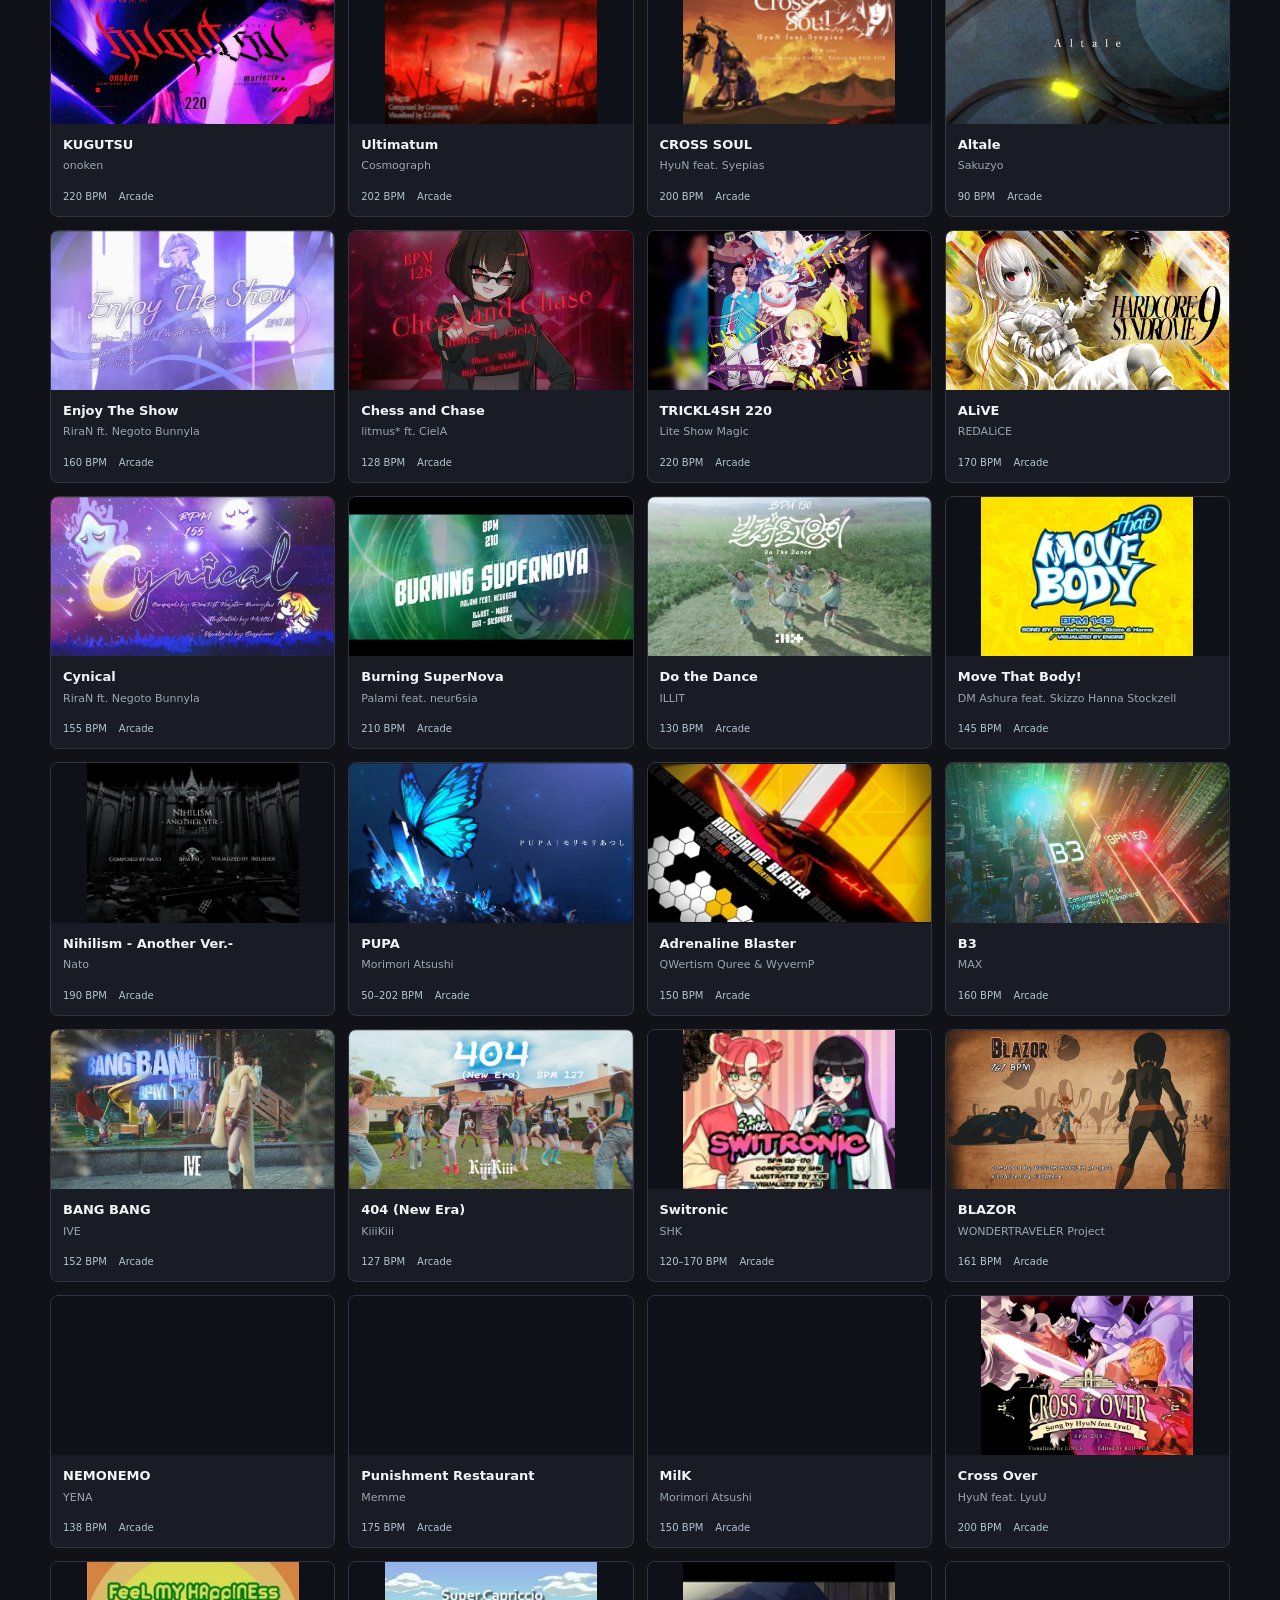
==== commit 10c6028a: "Add YESIIITL and YXYZYXY results, SOYASAUCE's S16 chart and THEJMAXX/SANTANA portraits" ====
--- a/index.html
+++ b/index.html
@@ -1,5 +1,5 @@
 <!doctype html>
-<html lang="en"><head><meta charset="utf-8"><meta name="viewport" content="width=device-width, initial-scale=1"><meta name="theme-color" content="#101218"><meta name="description" content="Yogufruti 2026 Pump It Up tournament scoreboard, player standings and detailed results."><title>West Side Tournament 2026 | Yogufruti PIU Scoreboard</title><link rel="stylesheet" href="styles.css?v=rewind-20261101"><script defer src="data/catalog.js?v=players9-20261101"></script><script defer src="data/results.js?v=players9-20261101"></script><script defer src="scoring.js?v=players9-20261101"></script><script defer src="app.js?v=players9-20261101"></script></head>
+<html lang="en"><head><meta charset="utf-8"><meta name="viewport" content="width=device-width, initial-scale=1"><meta name="theme-color" content="#101218"><meta name="description" content="Yogufruti 2026 Pump It Up tournament scoreboard, player standings and detailed results."><title>West Side Tournament 2026 | Yogufruti PIU Scoreboard</title><link rel="stylesheet" href="styles.css?v=rewind-20261101"><script defer src="data/catalog.js?v=players11-20261102"></script><script defer src="data/results.js?v=players11-20261102"></script><script defer src="scoring.js?v=players11-20261102"></script><script defer src="app.js?v=players11-20261102"></script></head>
 <body>
 <header class="topbar">
   <div class="shell topbar-inner">
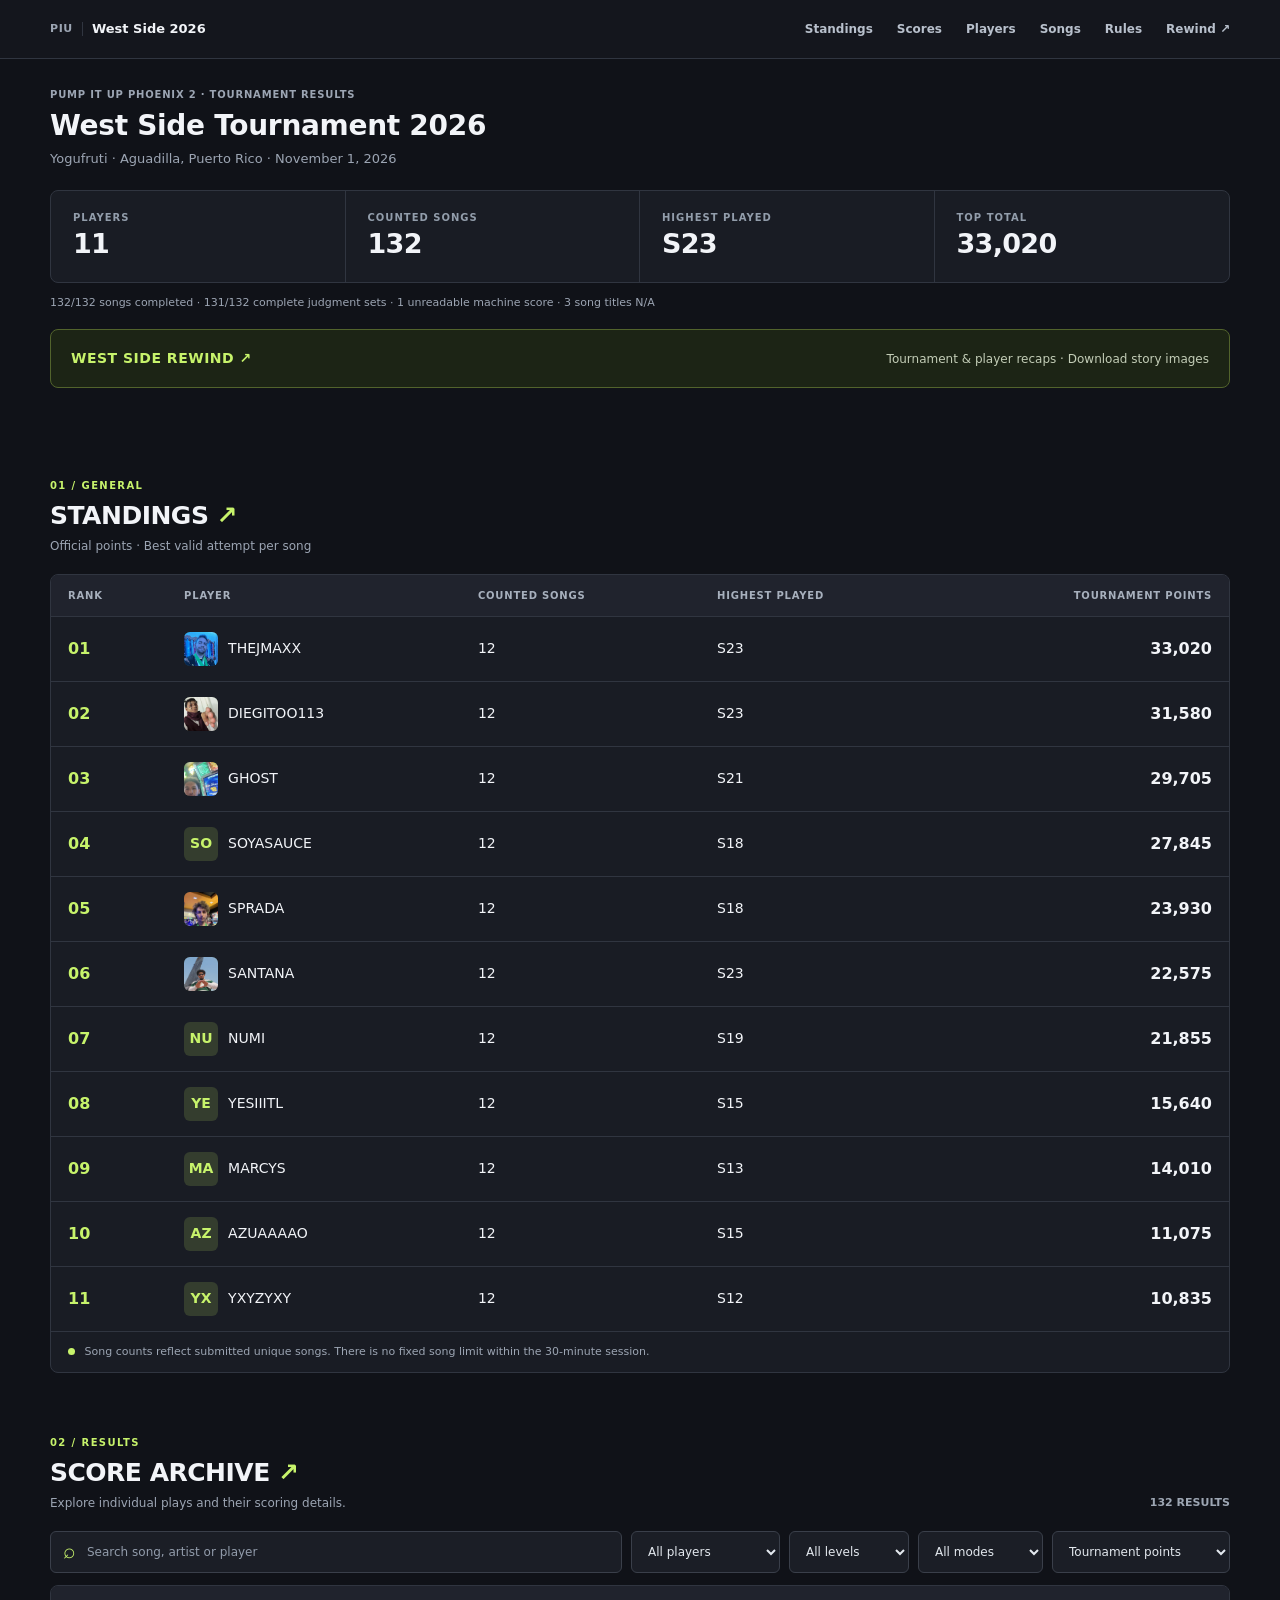
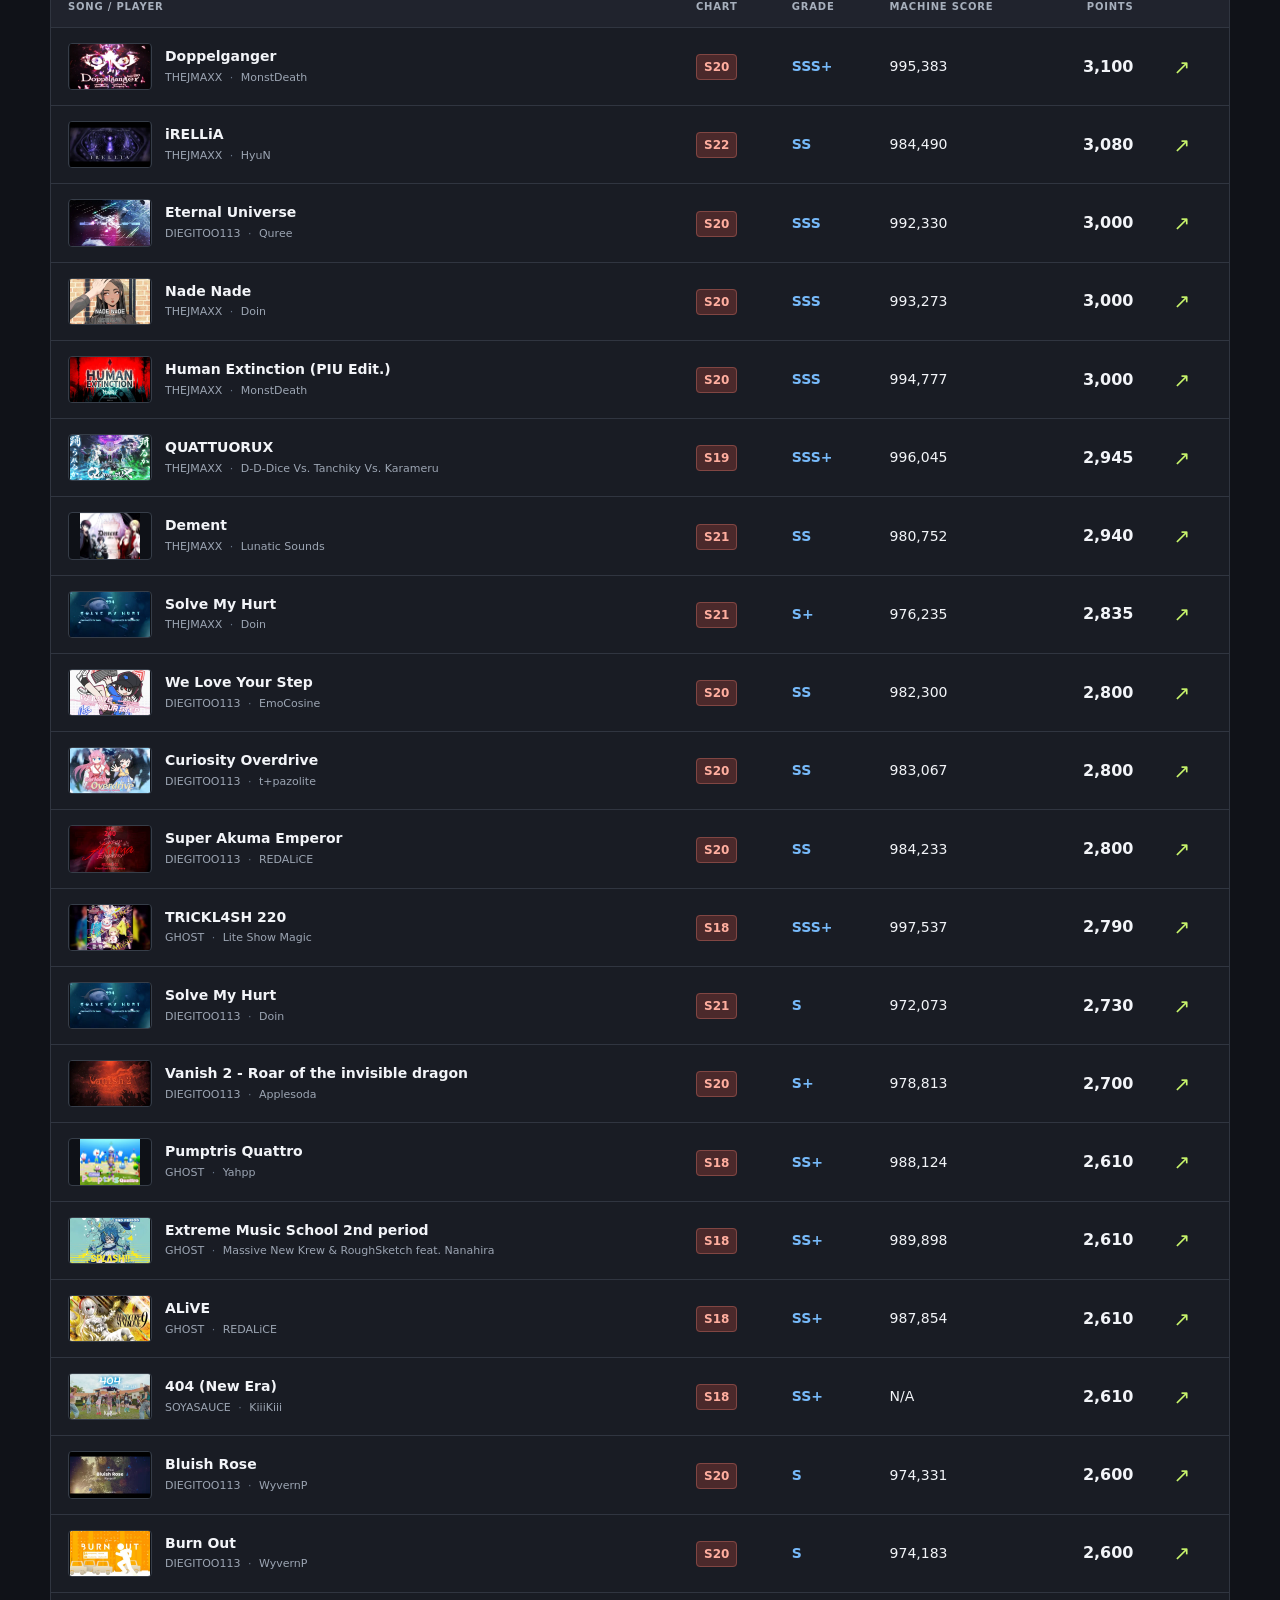
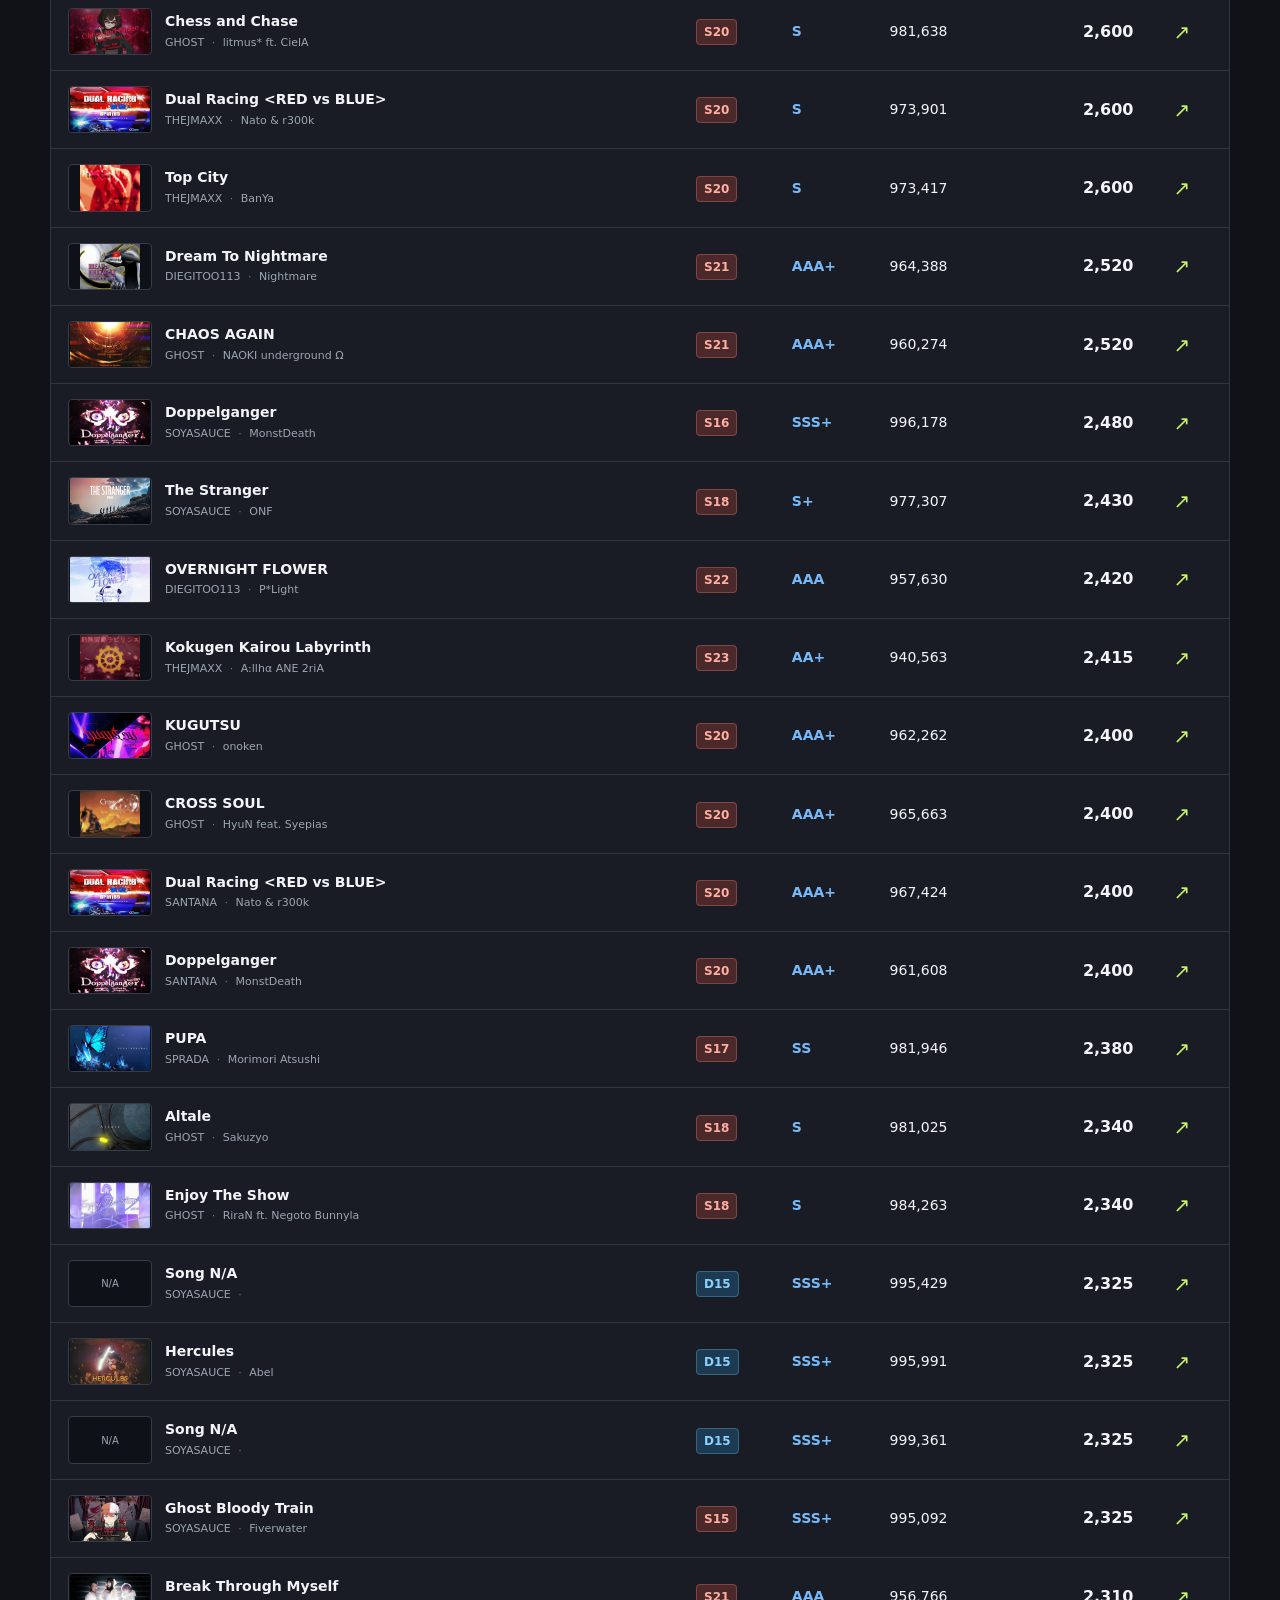
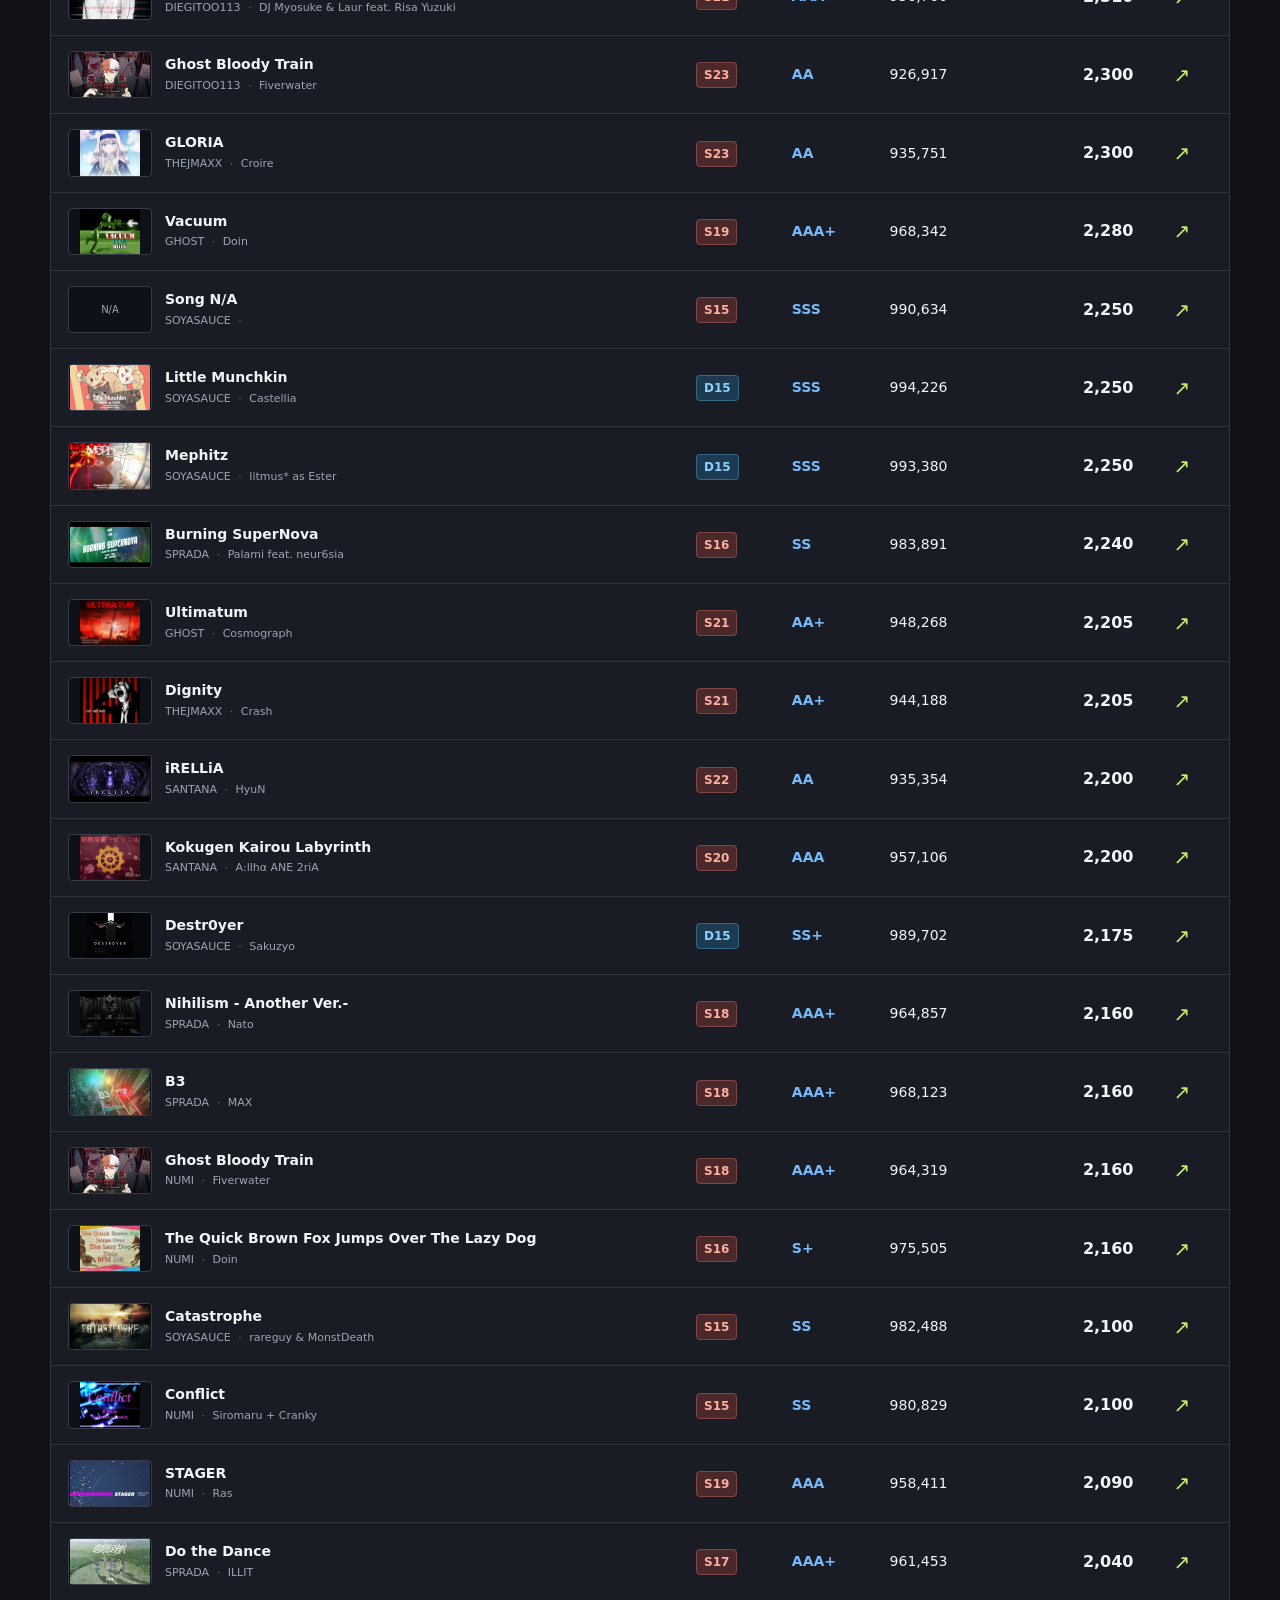
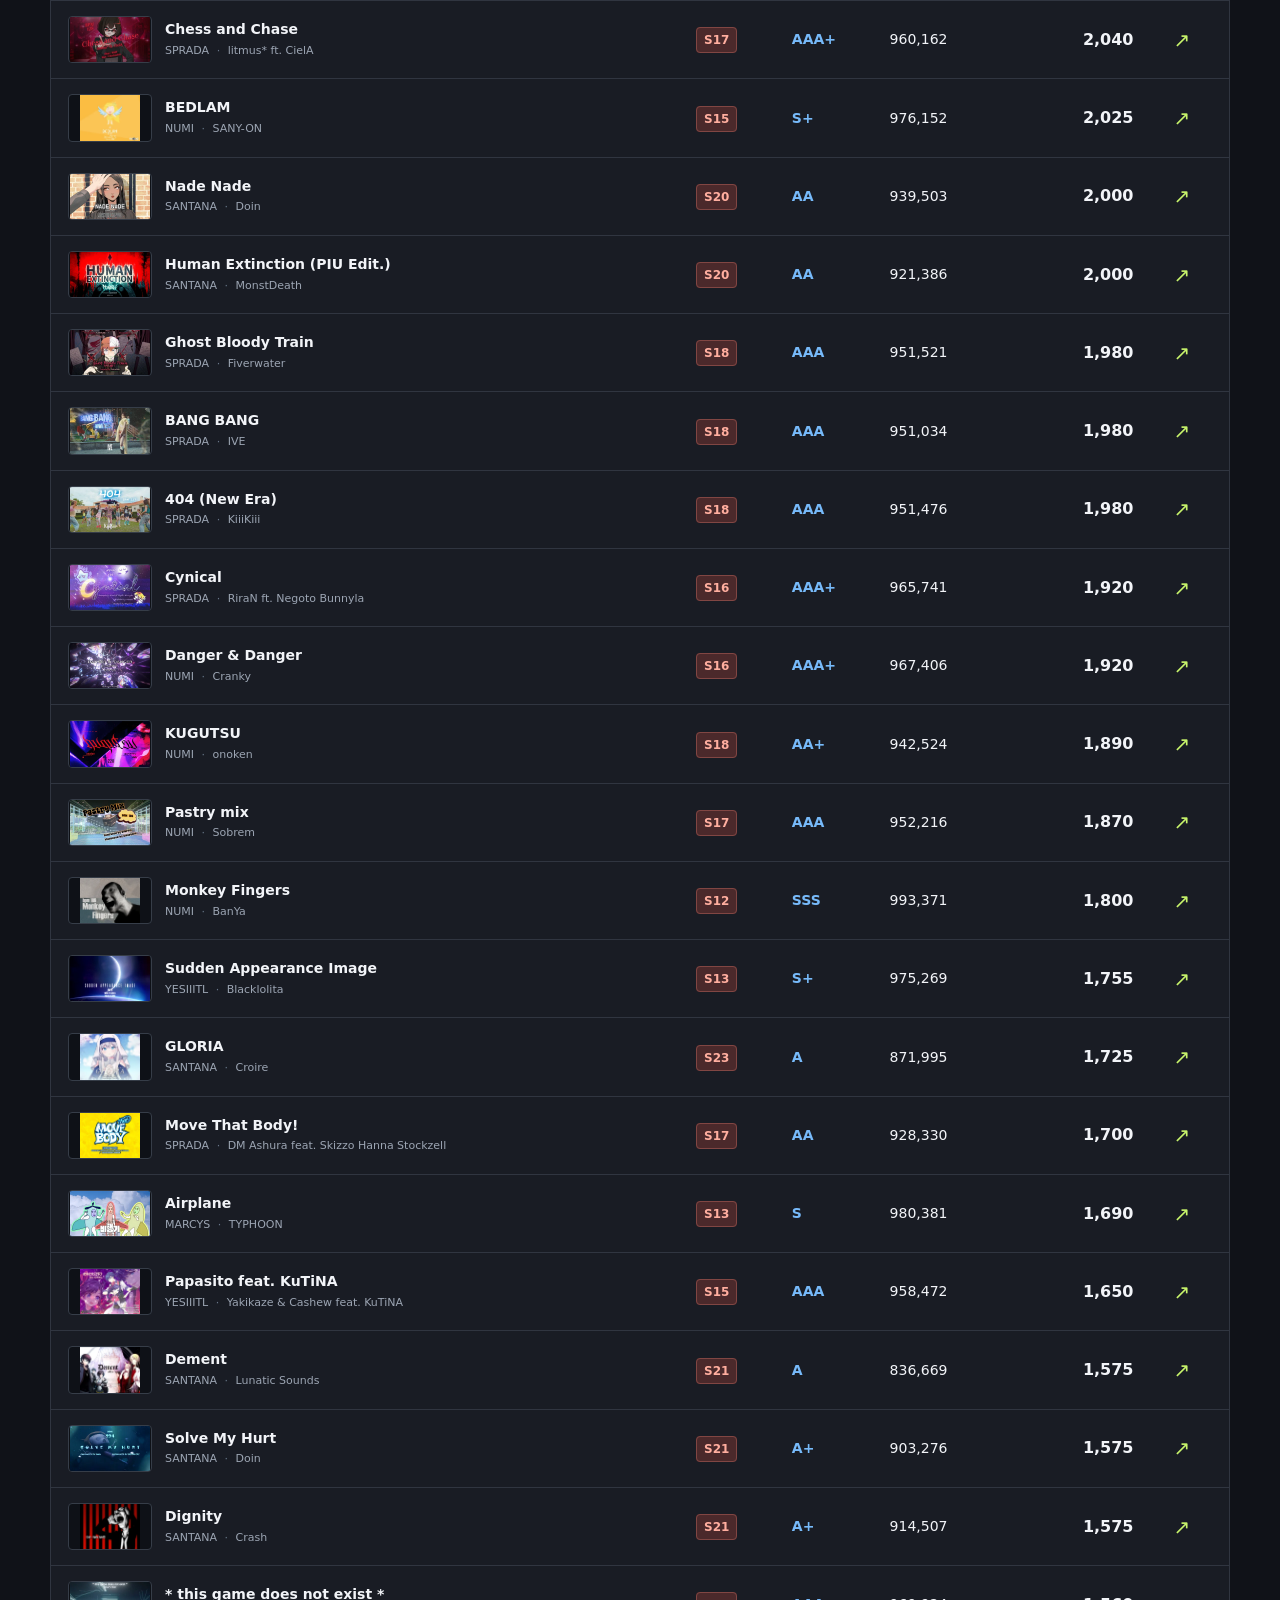
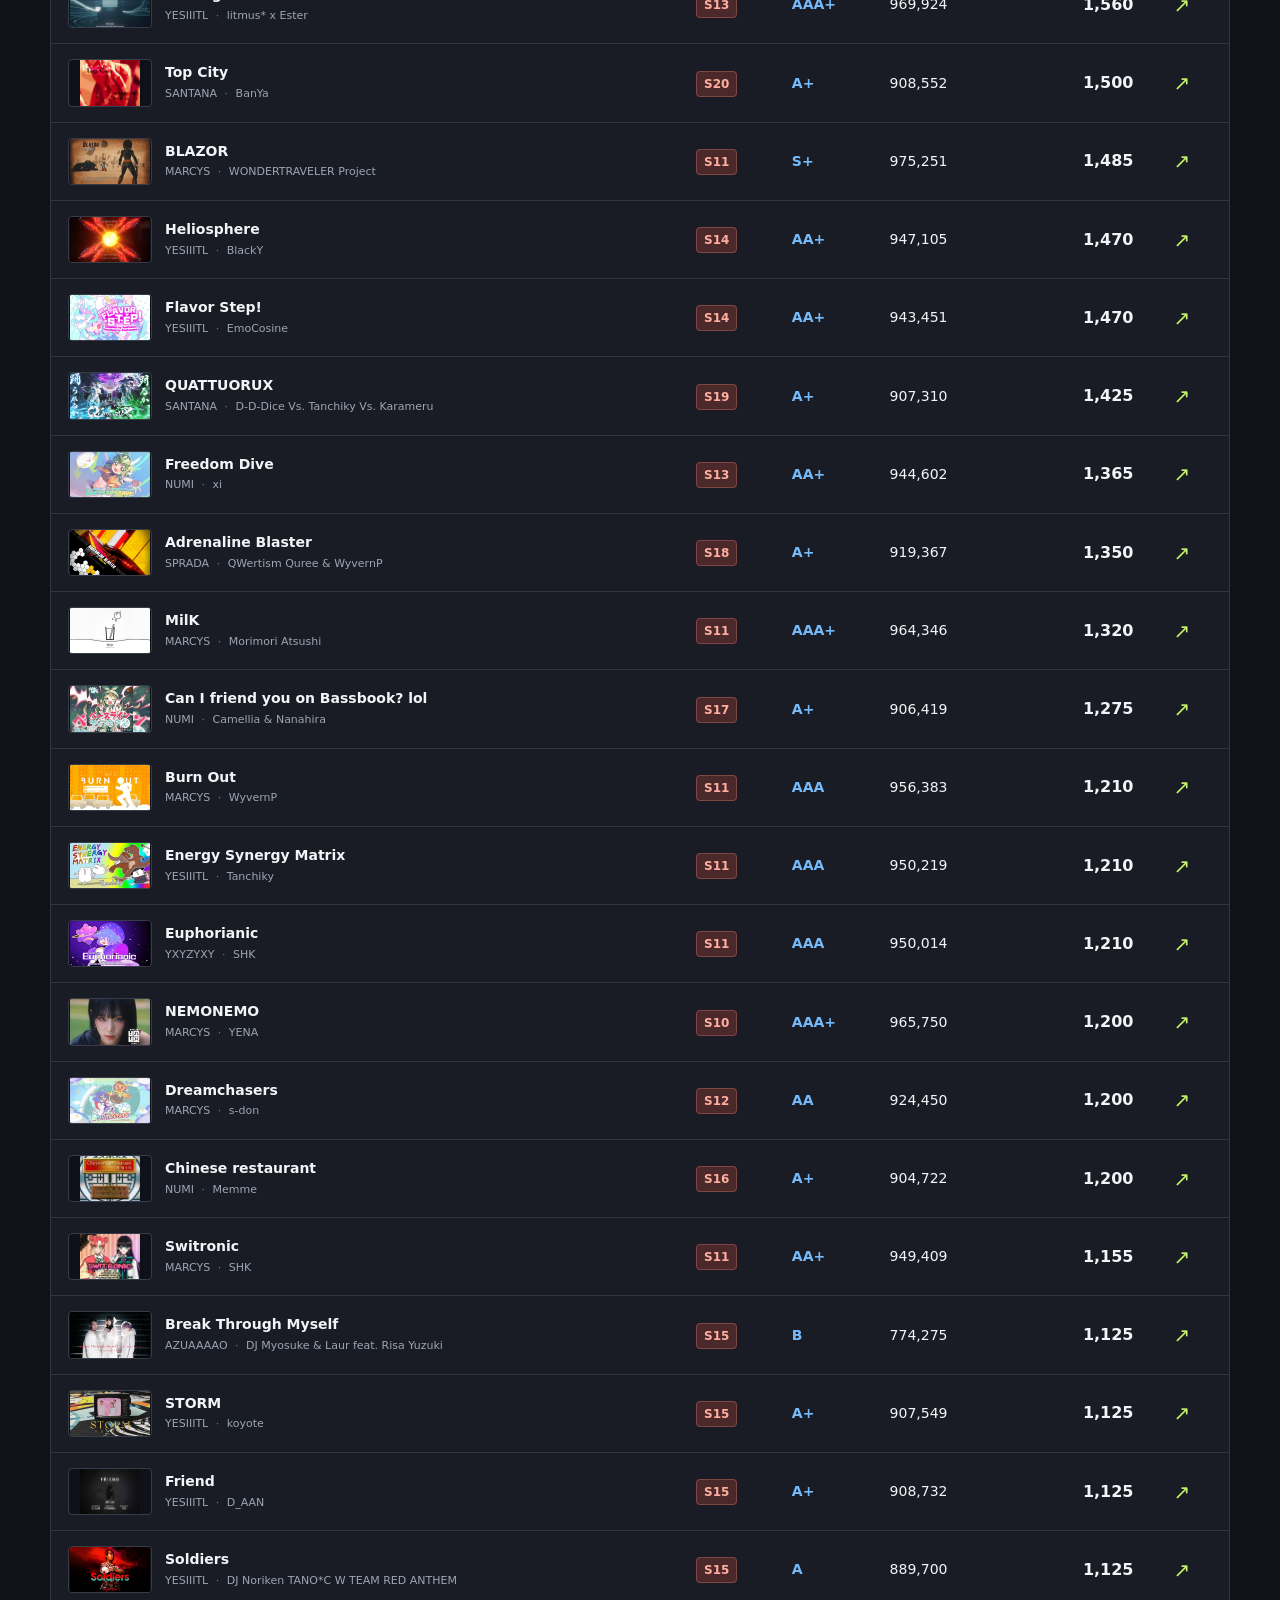
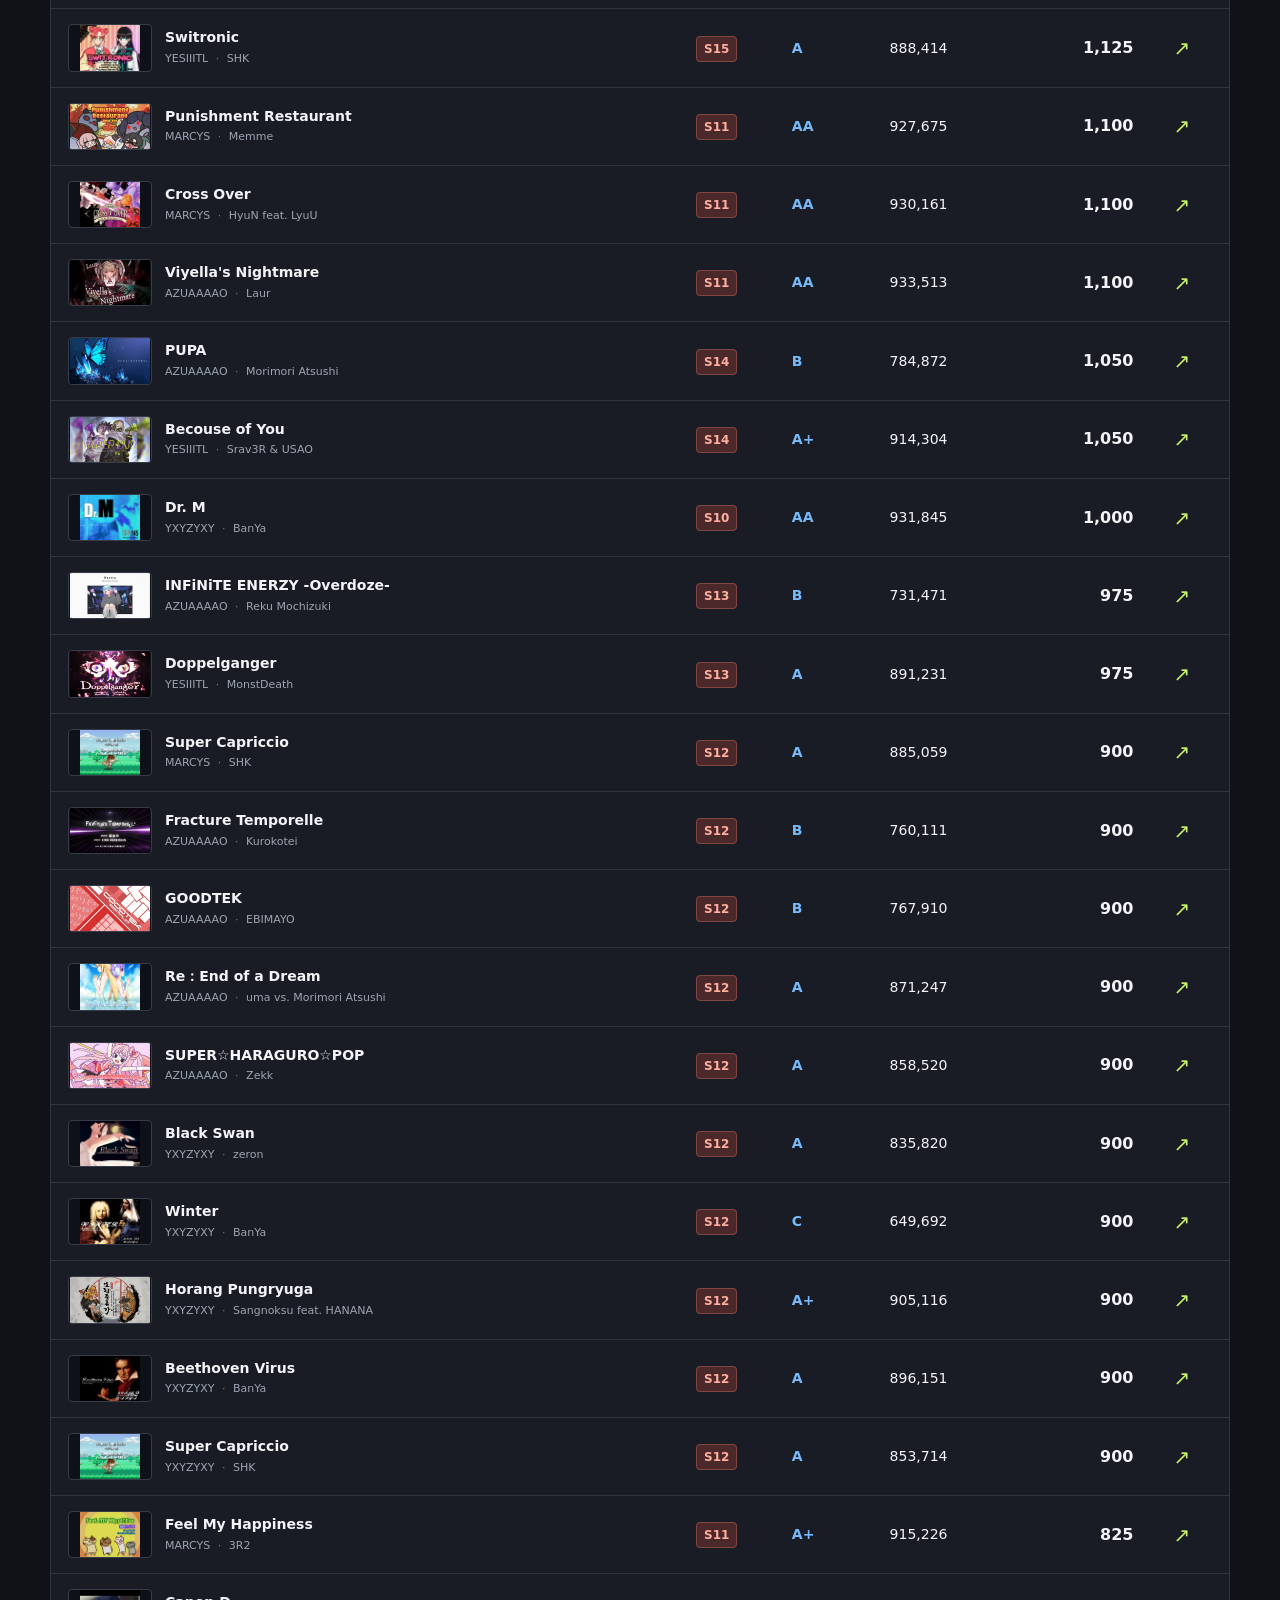
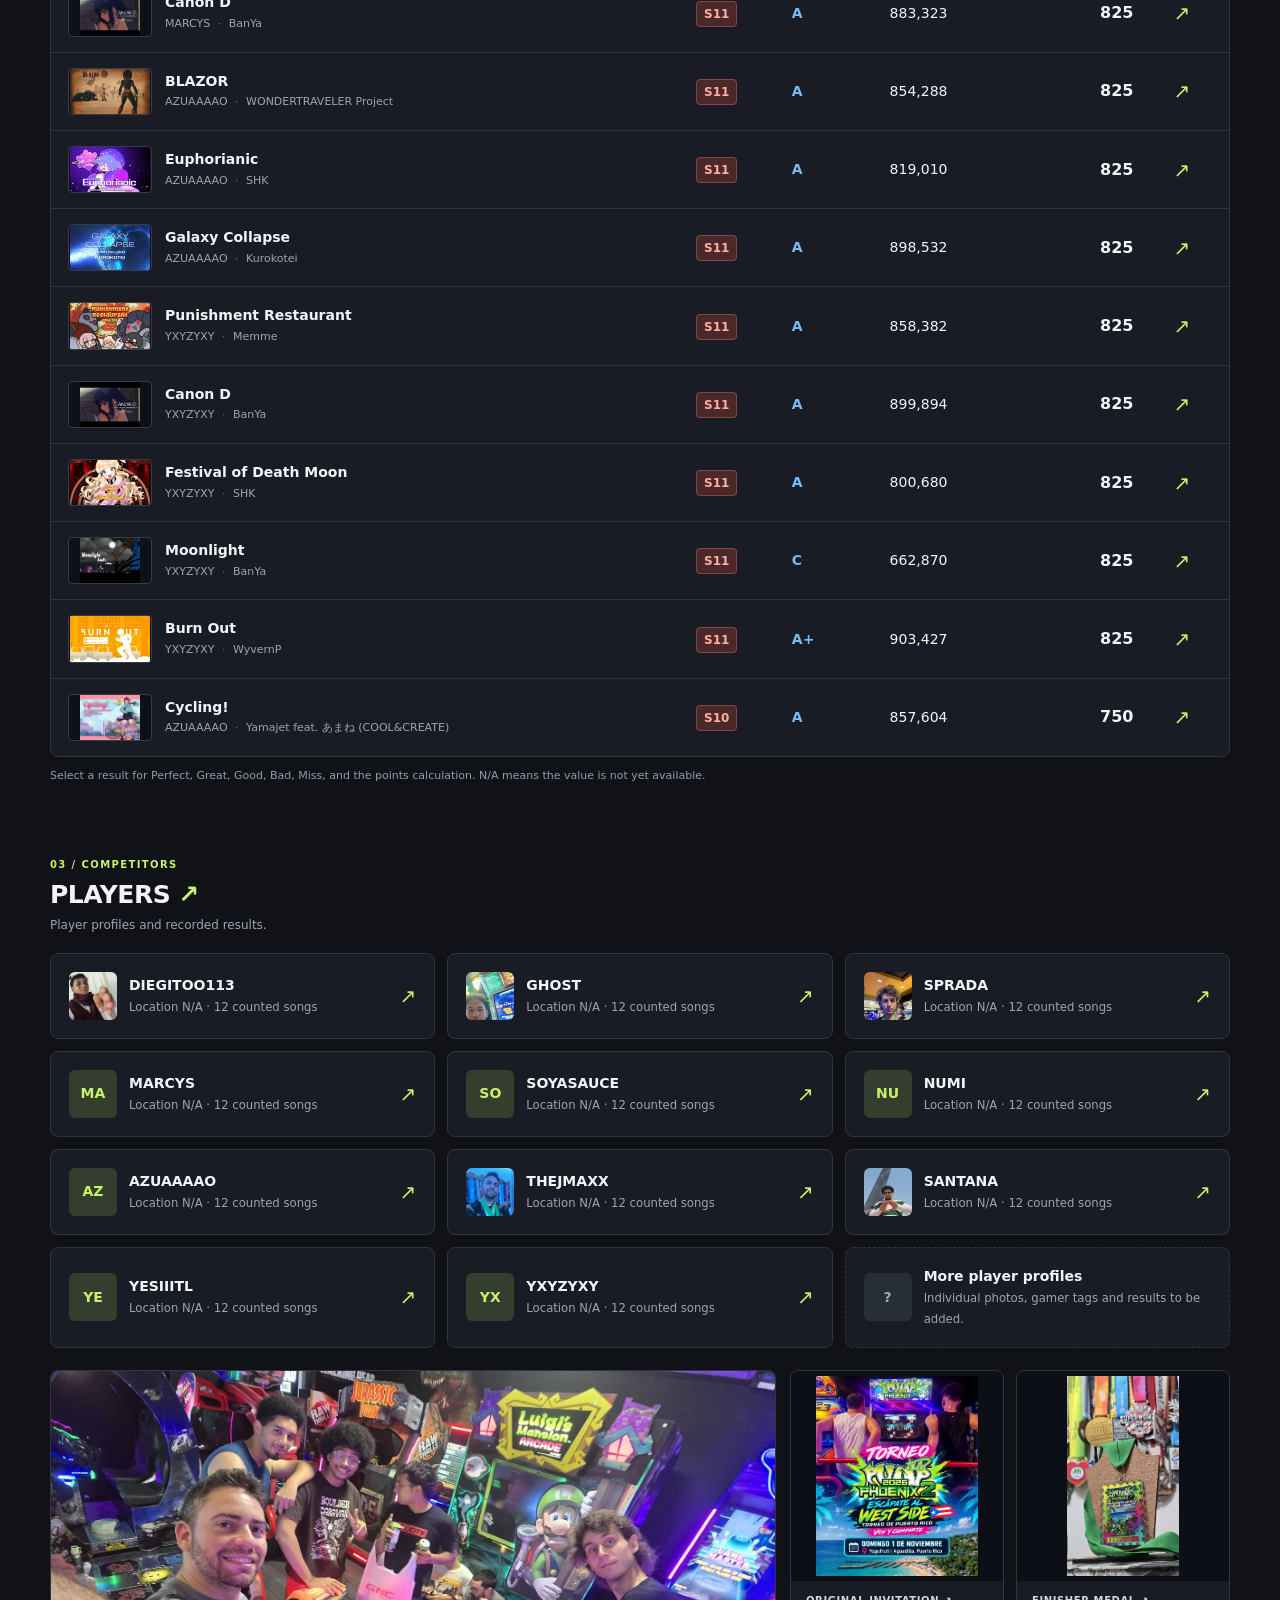
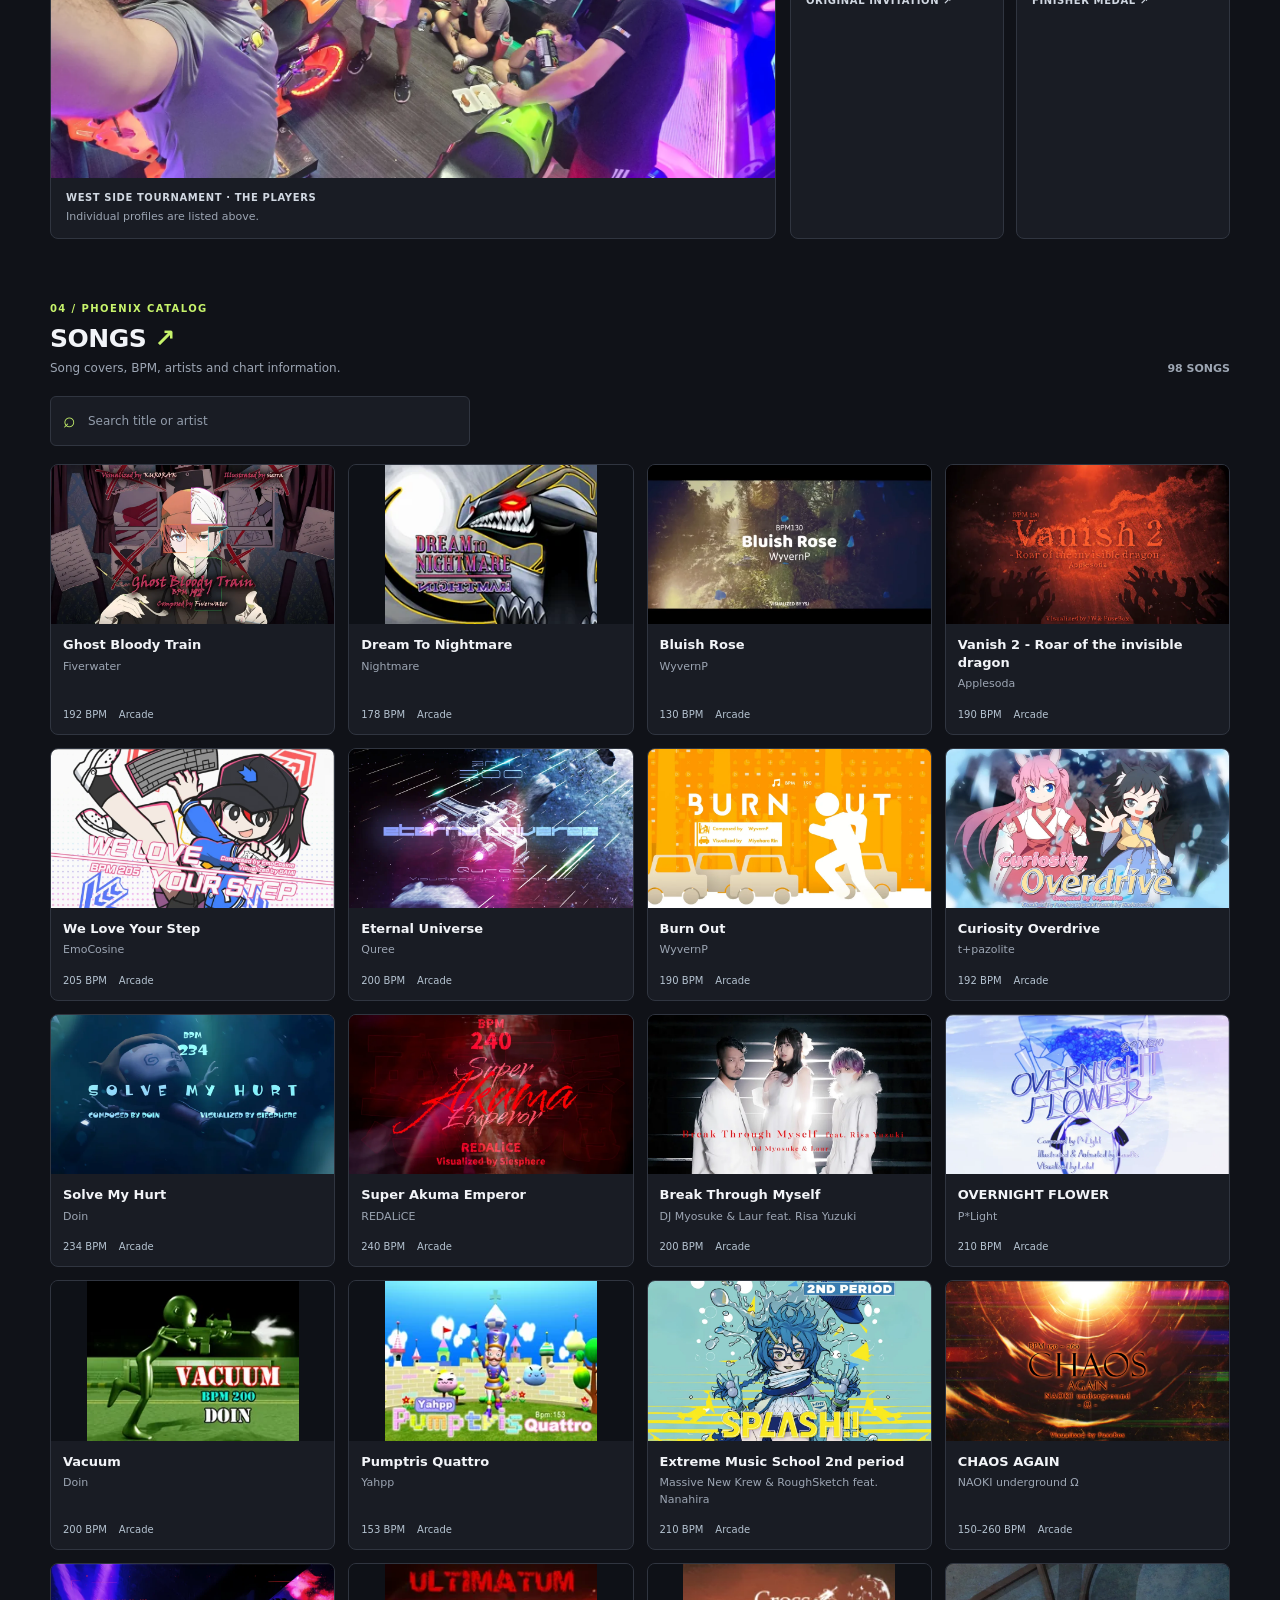
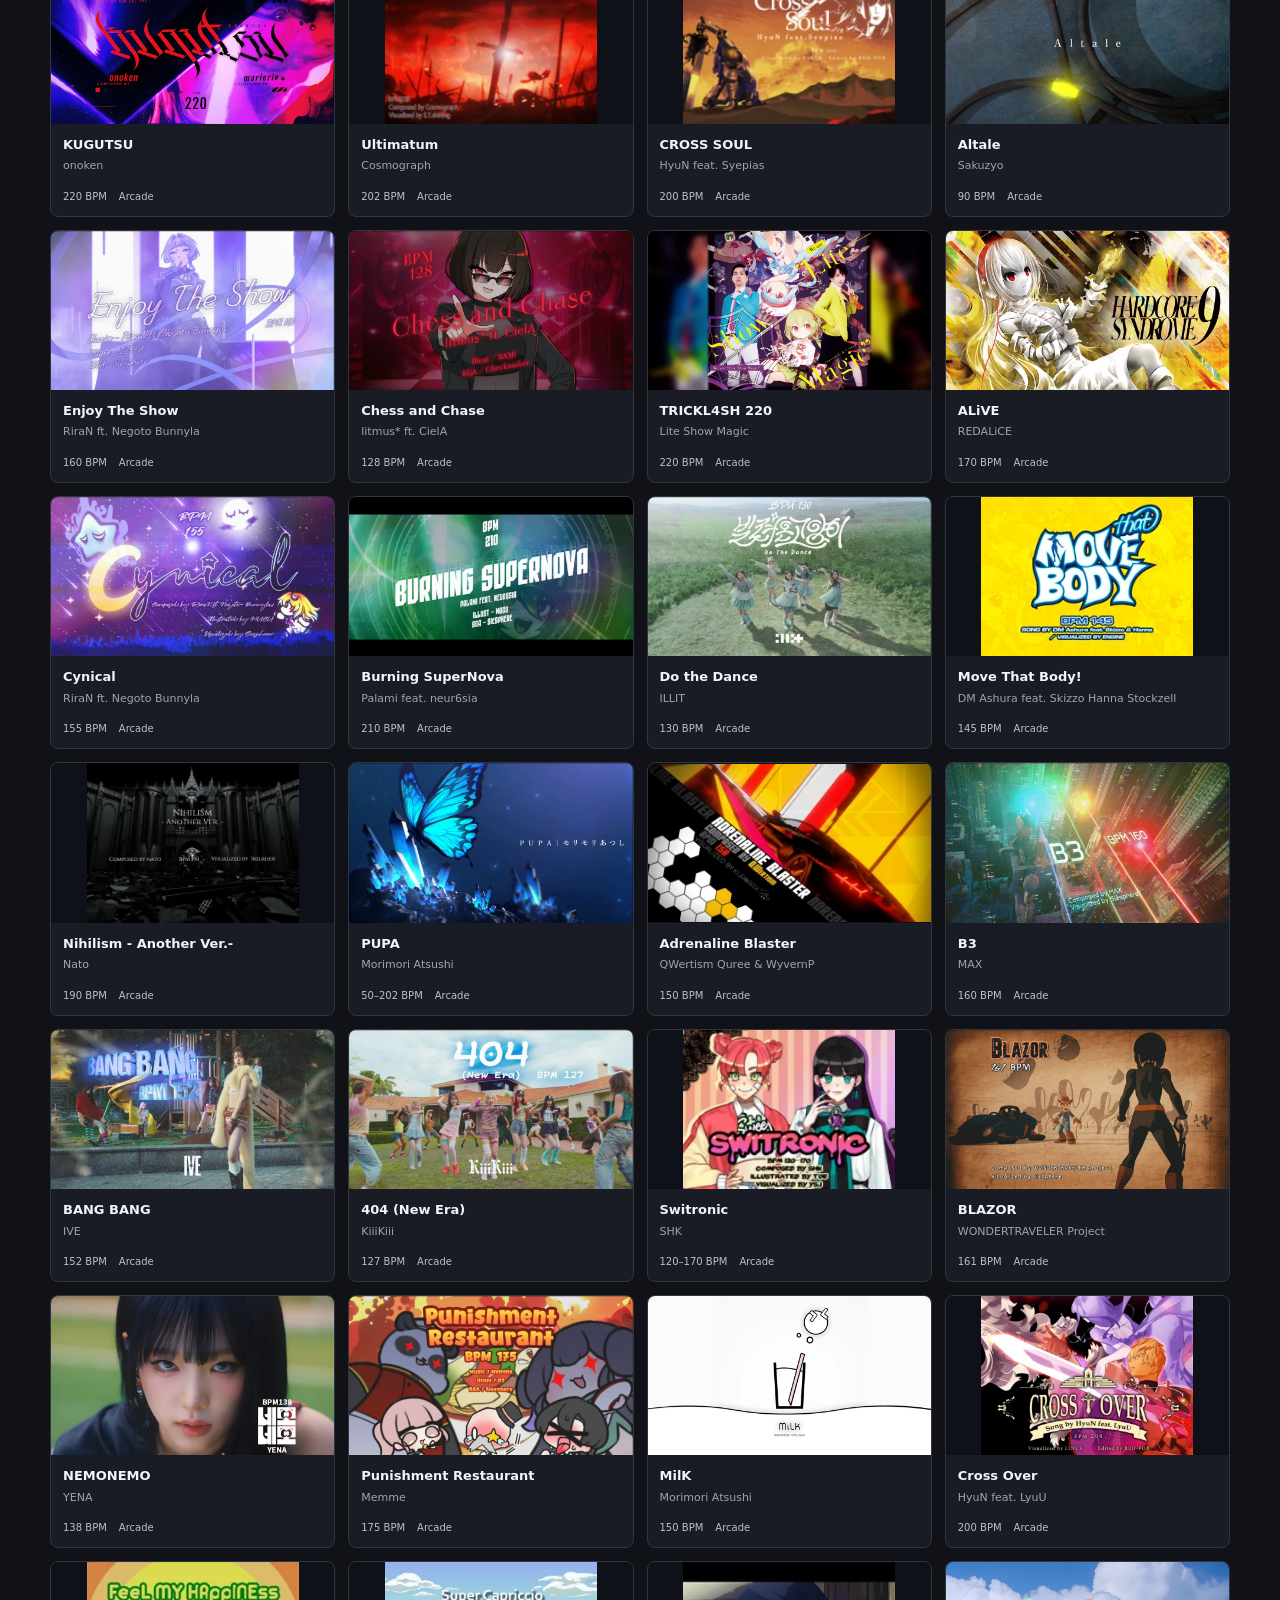
==== commit c7133ae6: "Mark the tournament results complete and drop provisional labels" ====
--- a/index.html
+++ b/index.html
@@ -1,5 +1,5 @@
 <!doctype html>
-<html lang="en"><head><meta charset="utf-8"><meta name="viewport" content="width=device-width, initial-scale=1"><meta name="theme-color" content="#101218"><meta name="description" content="Yogufruti 2026 Pump It Up tournament scoreboard, player standings and detailed results."><title>West Side Tournament 2026 | Yogufruti PIU Scoreboard</title><link rel="stylesheet" href="styles.css?v=rewind-20261101"><script defer src="data/catalog.js?v=players11-20261102"></script><script defer src="data/results.js?v=players11-20261102"></script><script defer src="scoring.js?v=players11-20261102"></script><script defer src="app.js?v=players11-20261102"></script></head>
+<html lang="en"><head><meta charset="utf-8"><meta name="viewport" content="width=device-width, initial-scale=1"><meta name="theme-color" content="#101218"><meta name="description" content="Yogufruti 2026 Pump It Up tournament scoreboard, player standings and detailed results."><title>West Side Tournament 2026 | Yogufruti PIU Scoreboard</title><link rel="stylesheet" href="styles.css?v=rewind-20261101"><script defer src="data/catalog.js?v=complete-20261102"></script><script defer src="data/results.js?v=complete-20261102"></script><script defer src="scoring.js?v=complete-20261102"></script><script defer src="app.js?v=complete-20261102"></script></head>
 <body>
 <header class="topbar">
   <div class="shell topbar-inner">
@@ -7,7 +7,6 @@
     <nav aria-label="Main navigation">
       <a href="#standings">Standings</a><a href="#scores">Scores</a><a href="#players">Players</a><a href="#songs">Songs</a><a href="#rules">Rules</a><a href="rewind.html">Rewind ↗</a>
     </nav>
-    <span class="top-status"><i></i>Provisional</span>
   </div>
 </header>
 <main id="top" class="shell">
@@ -21,7 +20,7 @@
 <div class="summary"><div><span>PLAYERS</span><strong id="player-count">—</strong></div><div><span>COUNTED SONGS</span><strong id="score-count">—</strong></div><div><span>HIGHEST PLAYED</span><strong id="max-level">—</strong></div><div><span>TOP TOTAL</span><strong id="top-total">—</strong></div></div>
 <p class="data-coverage" id="coverage"></p>
 <a class="rewind-entry" href="rewind.html"><strong>WEST SIDE REWIND ↗</strong><span>Tournament & player recaps · Download story images</span></a>
-<section id="standings" class="section"><div class="section-heading"><div><span class="section-number">01 / GENERAL</span><h2>STANDINGS <span>↗</span></h2><p>Official points · Best valid attempt per song</p></div><span class="badge">PROVISIONAL</span></div><div class="table-card"><div class="table-scroll"><table><thead><tr><th scope="col">RANK</th><th scope="col">PLAYER</th><th scope="col">COUNTED SONGS</th><th scope="col">HIGHEST PLAYED</th><th scope="col" class="numeric">TOURNAMENT POINTS</th></tr></thead><tbody id="standings-body"></tbody></table></div><div class="table-note"><span class="dot"></span> Song counts reflect submitted unique songs. There is no fixed song limit within the 30-minute session. <span class="mobile-hint">Swipe standings to see all columns →</span></div></div></section>
+<section id="standings" class="section"><div class="section-heading"><div><span class="section-number">01 / GENERAL</span><h2>STANDINGS <span>↗</span></h2><p>Official points · Best valid attempt per song</p></div></div><div class="table-card"><div class="table-scroll"><table><thead><tr><th scope="col">RANK</th><th scope="col">PLAYER</th><th scope="col">COUNTED SONGS</th><th scope="col">HIGHEST PLAYED</th><th scope="col" class="numeric">TOURNAMENT POINTS</th></tr></thead><tbody id="standings-body"></tbody></table></div><div class="table-note"><span class="dot"></span> Song counts reflect submitted unique songs. There is no fixed song limit within the 30-minute session. <span class="mobile-hint">Swipe standings to see all columns →</span></div></div></section>
 <section id="scores" class="section"><div class="section-heading"><div><span class="section-number">02 / RESULTS</span><h2>SCORE ARCHIVE <span>↗</span></h2><p>Explore individual plays and their scoring details.</p></div><span class="count-label" id="result-count" aria-live="polite"></span></div><div class="filters"><label class="search"><span aria-hidden="true">⌕</span><input id="search" type="search" placeholder="Search song, artist or player" aria-label="Search song, artist or player"></label><label><span class="sr-only">Filter by player</span><select id="player-filter"><option value="">All players</option></select></label><label><span class="sr-only">Filter by level</span><select id="level"><option value="">All levels</option></select></label><label><span class="sr-only">Filter by mode</span><select id="mode"><option value="">All modes</option><option>Single</option><option>Double</option></select></label><label><span class="sr-only">Sort results</span><select id="sort"><option value="points">Tournament points</option><option value="score">Machine score</option><option value="level">Level</option><option value="song">Song A–Z</option></select></label></div><div class="table-card"><div class="table-scroll"><table class="score-table"><thead><tr><th scope="col">SONG / PLAYER</th><th scope="col">CHART</th><th scope="col">GRADE</th><th scope="col">MACHINE SCORE</th><th scope="col" class="numeric">POINTS</th><th scope="col"><span class="sr-only">Details</span></th></tr></thead><tbody id="results"></tbody></table></div><div id="empty" class="empty" hidden>No results match these filters.</div></div><p class="footnote">Select a result for Perfect, Great, Good, Bad, Miss, and the points calculation. N/A means the value is not yet available.</p></section>
 <section id="players" class="section"><div class="section-heading"><div><span class="section-number">03 / COMPETITORS</span><h2>PLAYERS <span>↗</span></h2><p>Player profiles and recorded results.</p></div></div><div id="players-list" class="players-grid"></div><div class="event-media"><figure class="group-photo"><a href="assets/event/participants.webp" target="_blank" rel="noopener"><img src="assets/event/participants.webp" alt="Tournament players together at the Yogufruti arcade" loading="lazy" width="1600" height="900"></a><figcaption>WEST SIDE TOURNAMENT · THE PLAYERS <span>Individual profiles are listed above.</span></figcaption></figure><div class="event-artifacts"><figure><a href="assets/event/invitation.webp" target="_blank" rel="noopener"><img src="assets/event/invitation.webp" alt="Original West Side Tournament invitation for November 1 at Yogufruti, Aguadilla" loading="lazy"></a><figcaption>ORIGINAL INVITATION ↗</figcaption></figure><figure><a href="assets/event/finisher-medal.webp" target="_blank" rel="noopener"><img src="assets/event/finisher-medal.webp" alt="West Side Tournament 2026 finisher medal with a green ribbon" loading="lazy"></a><figcaption>FINISHER MEDAL ↗</figcaption></figure></div></div></section>
 <section id="songs" class="section"><div class="section-heading"><div><span class="section-number">04 / PHOENIX CATALOG</span><h2>SONGS <span>↗</span></h2><p>Song covers, BPM, artists and chart information.</p></div><span class="count-label" id="song-count" aria-live="polite"></span></div><label class="search catalog-search"><span aria-hidden="true">⌕</span><input id="song-search" type="search" aria-label="Search song catalog" placeholder="Search title or artist"></label><div id="song-grid" class="song-grid"></div><p class="footnote">Community catalog: Phoenix 2 v1.02.0. Select a song for its chart list and sources.</p></section>
--- a/styles.css
+++ b/styles.css
@@ -1,10 +1,10 @@
-:root{color-scheme:dark;--bg:#101218;--card:#191c24;--line:#303540;--text:#f2f4f8;--muted:#9ca5b3;--accent:#c7f36b;--blue:#77bafa}*{box-sizing:border-box}html{scroll-behavior:smooth}body{margin:0;background:var(--bg);color:var(--text);font:14px/1.5 system-ui,-apple-system,sans-serif}a{color:inherit;text-decoration:none}button,input,select{font:inherit}a:focus-visible,button:focus-visible,input:focus-visible,select:focus-visible,summary:focus-visible{outline:2px solid var(--accent);outline-offset:3px}.shell{width:min(1180px,calc(100% - 48px));margin:auto}.topbar{border-bottom:1px solid var(--line);background:#14161d}.topbar-inner{height:70px;display:flex;align-items:center;gap:45px}.brand{display:flex;align-items:center;gap:10px;font-weight:900;line-height:1;white-space:nowrap}.brand b{color:var(--accent)}.brand small{display:block;font-size:8px;letter-spacing:1.7px;color:#a8b1bb;margin-top:6px}.brand-icon{background:var(--accent);color:#121711;width:35px;height:35px;display:grid;place-items:center;border-radius:7px;font-size:22px}.topbar nav{display:flex;gap:30px;margin-left:auto;font-weight:650;color:#b8c0cc;font-size:13px}.topbar nav a:hover{color:var(--accent)}.top-status,.badge{border:1px solid #52643b;color:var(--accent);background:#222b1c;border-radius:5px;font-size:10px;letter-spacing:.8px;font-weight:800;padding:7px 10px;white-space:nowrap}.top-status i,.event-label i,.dot{display:inline-block;width:7px;height:7px;border-radius:50%;background:var(--accent);margin-right:6px}.event-head{display:flex;align-items:end;justify-content:space-between;gap:20px;padding:58px 0 32px}.eyebrow,.section-number{font-size:10px;letter-spacing:1.4px;font-weight:800;color:var(--accent)}.eyebrow{display:flex;gap:18px}.eyebrow span+span{color:#828c9a}.event-head h1{margin:10px 0 2px;font-size:clamp(38px,5.5vw,64px);line-height:1.05;letter-spacing:-2px;font-weight:900}.event-head h1 em{font-style:normal;color:var(--accent)}.event-head p{margin:12px 0 0;color:#b2bbc7}.event-head p span{padding:0 7px;color:#6b7685}.event-label{border-left:1px solid var(--line);padding-left:22px;display:grid;gap:3px;min-width:180px}.event-label span,.summary span{font-size:10px;font-weight:800;letter-spacing:1px;color:#929dab}.event-label strong{font-size:12px}.event-label small{color:#949eab}.summary{display:grid;grid-template-columns:repeat(4,1fr);border:1px solid var(--line);border-radius:8px;background:var(--card);overflow:hidden}.summary>div{padding:19px 22px;border-right:1px solid var(--line)}.summary>div:last-child{border:0}.summary span{display:block}.summary strong{font-size:27px;line-height:1.4;letter-spacing:-.7px}.section{padding-top:58px;scroll-margin-top:20px}.section-heading{display:flex;justify-content:space-between;align-items:end;gap:20px;margin-bottom:19px}.section-heading h2{font-size:25px;letter-spacing:-.5px;line-height:1.1;margin:7px 0;font-weight:850}.section-heading h2 span{color:var(--accent)}.section-heading p{margin:0;color:var(--muted);font-size:12px}.count-label{color:#9da6b3;font-weight:700;font-size:11px}.table-card{background:var(--card);border:1px solid var(--line);border-radius:8px;overflow:hidden}.table-scroll{overflow-x:auto}table{border-collapse:collapse;width:100%;text-align:left}th{background:#20232d;color:#a7b0bd;font-size:10px;letter-spacing:.8px;white-space:nowrap;padding:13px 17px}td{padding:15px 17px;border-top:1px solid var(--line);white-space:nowrap}td.numeric,th.numeric{text-align:right}.player-cell{display:flex;align-items:center;gap:10px;font-weight:750}.avatar{display:inline-grid;place-items:center;flex:none;width:34px;height:34px;border-radius:6px;background:#343d2e;color:var(--accent);font-weight:850}.rank{font-size:16px;font-weight:850;color:var(--accent)}.points{font-weight:850;font-size:16px}.table-note{padding:12px 17px;border-top:1px solid var(--line);color:var(--muted);font-size:11px}.filters{display:flex;gap:9px;margin-bottom:12px}.filters label{display:flex;align-items:center;background:#1b1e26;border:1px solid #3a3f4a;border-radius:6px;min-height:42px}.filters .search{flex:1;min-width:150px;padding:0 12px;gap:9px}.search span{color:var(--accent);font-size:21px}.search input{color:white;background:transparent;border:0;outline:0;width:100%;font-size:12px}.search input::placeholder{color:#929cab}.filters select{background:transparent;color:#e3e8ee;border:0;padding:0 32px 0 12px;min-height:40px;font-size:12px;cursor:pointer}.filters option{background:#1b1e26}.score-table tbody tr{cursor:pointer}.score-table tbody tr:hover,.score-table tbody tr:focus-within{background:#222730}.song-name{display:block;font-weight:750;white-space:normal;min-width:200px}.song-player{display:block;font-size:11px;color:var(--muted);margin-top:3px}.chart{font-weight:850;color:#ffae9f;background:#4b292b;border:1px solid #814643;padding:5px 7px;border-radius:4px;font-size:12px}.grade{font-weight:850;color:var(--blue)}.detail-button{background:none;border:0;color:var(--accent);font-size:20px;cursor:pointer}.empty{padding:25px;color:var(--muted)}.footnote{color:#929daa;font-size:11px}.players-grid{display:grid;grid-template-columns:repeat(3,1fr);gap:12px}.player-card{display:flex;align-items:center;gap:12px;background:var(--card);border:1px solid var(--line);padding:18px;border-radius:8px}.player-card .avatar{width:48px;height:48px}.player-card strong{display:block}.player-card small{color:var(--muted)}.rules-grid{display:grid;grid-template-columns:repeat(4,1fr);gap:10px}.rules-grid article{background:var(--card);border:1px solid var(--line);border-radius:8px;padding:18px}.rules-grid article>span{font-weight:800;font-size:10px;color:var(--accent)}.rules-grid h3{font-size:12px;letter-spacing:.5px;margin:13px 0 6px}.rules-grid p,.rule-detail p{color:#aeb7c3;font-size:12px;margin:0;line-height:1.6}details{border-bottom:1px solid var(--line);padding:18px 0}summary{cursor:pointer;font-size:12px;font-weight:750}.rule-detail{display:grid;gap:12px;padding:16px 0 0}footer{margin-top:70px!important;border-top:1px solid var(--line);padding:23px 0 35px;display:flex;justify-content:space-between;gap:20px;color:#9ba6b3;font-size:10px;font-weight:750;letter-spacing:.6px}footer b,footer a:hover{color:var(--accent)}dialog{color:var(--text);background:#1a1e26;border:1px solid #46505c;border-radius:9px;max-width:620px;width:calc(100% - 30px);max-height:90vh;padding:0}dialog::backdrop{background:#000b}.detail-top{padding:24px;display:flex;justify-content:space-between;gap:15px}.detail-top h2{font-size:24px;line-height:1.2;margin:8px 0}.detail-top p{color:var(--muted);margin:0}.close{border:1px solid var(--line);border-radius:5px;color:white;background:transparent;font-size:22px;width:36px;height:36px;cursor:pointer}.detail-summary{padding:0 24px 20px;display:flex;align-items:center;gap:15px}.detail-summary strong{font-size:23px}.detail-grid{display:grid;grid-template-columns:repeat(3,1fr);border-top:1px solid var(--line)}.detail-grid div{padding:15px 24px;border-right:1px solid var(--line);border-bottom:1px solid var(--line)}.detail-grid span{display:block;color:var(--muted);font-size:10px;text-transform:uppercase;letter-spacing:.5px}.detail-grid strong{font-size:17px}.formula{padding:18px 24px;color:#bfcab6;font-size:12px}.sr-only{position:absolute;width:1px;height:1px;padding:0;margin:-1px;overflow:hidden;clip:rect(0,0,0,0);white-space:nowrap;border:0}@media(max-width:700px){.shell{width:calc(100% - 28px)}.topbar-inner{height:auto;min-height:65px;flex-wrap:wrap;gap:0;padding:12px 0}.topbar nav{order:3;width:100%;justify-content:space-between;gap:8px;margin:14px 0 0;font-size:12px}.top-status{margin-left:auto}.event-head{padding-top:35px}.event-head h1{font-size:39px;letter-spacing:-1px}.event-label{display:none}.summary{grid-template-columns:repeat(2,1fr)}.summary>div{padding:14px 16px}.summary>div:nth-child(2){border-right:0}.summary>div:nth-child(-n+2){border-bottom:1px solid var(--line)}.summary strong{font-size:23px}.section{padding-top:45px}.section-heading h2{font-size:22px}.filters{display:grid;grid-template-columns:repeat(3,1fr)}.filters .search{grid-column:1/-1}.filters label{min-width:0}.filters select{width:100%;padding-left:9px;font-size:11px}.score-table{min-width:670px}table:not(.score-table){min-width:620px}.table-scroll{overscroll-behavior-x:contain}.players-grid{grid-template-columns:1fr}.rules-grid{grid-template-columns:repeat(2,1fr)}footer{flex-direction:column}.detail-grid div{padding:13px}.detail-top,.detail-summary,.formula{padding-left:18px;padding-right:18px}}@media(prefers-reduced-motion:reduce){html{scroll-behavior:auto}}
+:root{color-scheme:dark;--bg:#101218;--card:#191c24;--line:#303540;--text:#f2f4f8;--muted:#9ca5b3;--accent:#c7f36b;--blue:#77bafa}*{box-sizing:border-box}html{scroll-behavior:smooth}body{margin:0;background:var(--bg);color:var(--text);font:14px/1.5 system-ui,-apple-system,sans-serif}a{color:inherit;text-decoration:none}button,input,select{font:inherit}a:focus-visible,button:focus-visible,input:focus-visible,select:focus-visible,summary:focus-visible{outline:2px solid var(--accent);outline-offset:3px}.shell{width:min(1180px,calc(100% - 48px));margin:auto}.topbar{border-bottom:1px solid var(--line);background:#14161d}.topbar-inner{height:70px;display:flex;align-items:center;gap:45px}.brand{display:flex;align-items:center;gap:10px;font-weight:900;line-height:1;white-space:nowrap}.brand b{color:var(--accent)}.brand small{display:block;font-size:8px;letter-spacing:1.7px;color:#a8b1bb;margin-top:6px}.brand-icon{background:var(--accent);color:#121711;width:35px;height:35px;display:grid;place-items:center;border-radius:7px;font-size:22px}.topbar nav{display:flex;gap:30px;margin-left:auto;font-weight:650;color:#b8c0cc;font-size:13px}.topbar nav a:hover{color:var(--accent)}.event-label i,.dot{display:inline-block;width:7px;height:7px;border-radius:50%;background:var(--accent);margin-right:6px}.event-head{display:flex;align-items:end;justify-content:space-between;gap:20px;padding:58px 0 32px}.eyebrow,.section-number{font-size:10px;letter-spacing:1.4px;font-weight:800;color:var(--accent)}.eyebrow{display:flex;gap:18px}.eyebrow span+span{color:#828c9a}.event-head h1{margin:10px 0 2px;font-size:clamp(38px,5.5vw,64px);line-height:1.05;letter-spacing:-2px;font-weight:900}.event-head h1 em{font-style:normal;color:var(--accent)}.event-head p{margin:12px 0 0;color:#b2bbc7}.event-head p span{padding:0 7px;color:#6b7685}.event-label{border-left:1px solid var(--line);padding-left:22px;display:grid;gap:3px;min-width:180px}.event-label span,.summary span{font-size:10px;font-weight:800;letter-spacing:1px;color:#929dab}.event-label strong{font-size:12px}.event-label small{color:#949eab}.summary{display:grid;grid-template-columns:repeat(4,1fr);border:1px solid var(--line);border-radius:8px;background:var(--card);overflow:hidden}.summary>div{padding:19px 22px;border-right:1px solid var(--line)}.summary>div:last-child{border:0}.summary span{display:block}.summary strong{font-size:27px;line-height:1.4;letter-spacing:-.7px}.section{padding-top:58px;scroll-margin-top:20px}.section-heading{display:flex;justify-content:space-between;align-items:end;gap:20px;margin-bottom:19px}.section-heading h2{font-size:25px;letter-spacing:-.5px;line-height:1.1;margin:7px 0;font-weight:850}.section-heading h2 span{color:var(--accent)}.section-heading p{margin:0;color:var(--muted);font-size:12px}.count-label{color:#9da6b3;font-weight:700;font-size:11px}.table-card{background:var(--card);border:1px solid var(--line);border-radius:8px;overflow:hidden}.table-scroll{overflow-x:auto}table{border-collapse:collapse;width:100%;text-align:left}th{background:#20232d;color:#a7b0bd;font-size:10px;letter-spacing:.8px;white-space:nowrap;padding:13px 17px}td{padding:15px 17px;border-top:1px solid var(--line);white-space:nowrap}td.numeric,th.numeric{text-align:right}.player-cell{display:flex;align-items:center;gap:10px;font-weight:750}.avatar{display:inline-grid;place-items:center;flex:none;width:34px;height:34px;border-radius:6px;background:#343d2e;color:var(--accent);font-weight:850}.rank{font-size:16px;font-weight:850;color:var(--accent)}.points{font-weight:850;font-size:16px}.table-note{padding:12px 17px;border-top:1px solid var(--line);color:var(--muted);font-size:11px}.filters{display:flex;gap:9px;margin-bottom:12px}.filters label{display:flex;align-items:center;background:#1b1e26;border:1px solid #3a3f4a;border-radius:6px;min-height:42px}.filters .search{flex:1;min-width:150px;padding:0 12px;gap:9px}.search span{color:var(--accent);font-size:21px}.search input{color:white;background:transparent;border:0;outline:0;width:100%;font-size:12px}.search input::placeholder{color:#929cab}.filters select{background:transparent;color:#e3e8ee;border:0;padding:0 32px 0 12px;min-height:40px;font-size:12px;cursor:pointer}.filters option{background:#1b1e26}.score-table tbody tr{cursor:pointer}.score-table tbody tr:hover,.score-table tbody tr:focus-within{background:#222730}.song-name{display:block;font-weight:750;white-space:normal;min-width:200px}.song-player{display:block;font-size:11px;color:var(--muted);margin-top:3px}.chart{font-weight:850;color:#ffae9f;background:#4b292b;border:1px solid #814643;padding:5px 7px;border-radius:4px;font-size:12px}.grade{font-weight:850;color:var(--blue)}.detail-button{background:none;border:0;color:var(--accent);font-size:20px;cursor:pointer}.empty{padding:25px;color:var(--muted)}.footnote{color:#929daa;font-size:11px}.players-grid{display:grid;grid-template-columns:repeat(3,1fr);gap:12px}.player-card{display:flex;align-items:center;gap:12px;background:var(--card);border:1px solid var(--line);padding:18px;border-radius:8px}.player-card .avatar{width:48px;height:48px}.player-card strong{display:block}.player-card small{color:var(--muted)}.rules-grid{display:grid;grid-template-columns:repeat(4,1fr);gap:10px}.rules-grid article{background:var(--card);border:1px solid var(--line);border-radius:8px;padding:18px}.rules-grid article>span{font-weight:800;font-size:10px;color:var(--accent)}.rules-grid h3{font-size:12px;letter-spacing:.5px;margin:13px 0 6px}.rules-grid p,.rule-detail p{color:#aeb7c3;font-size:12px;margin:0;line-height:1.6}details{border-bottom:1px solid var(--line);padding:18px 0}summary{cursor:pointer;font-size:12px;font-weight:750}.rule-detail{display:grid;gap:12px;padding:16px 0 0}footer{margin-top:70px!important;border-top:1px solid var(--line);padding:23px 0 35px;display:flex;justify-content:space-between;gap:20px;color:#9ba6b3;font-size:10px;font-weight:750;letter-spacing:.6px}footer b,footer a:hover{color:var(--accent)}dialog{color:var(--text);background:#1a1e26;border:1px solid #46505c;border-radius:9px;max-width:620px;width:calc(100% - 30px);max-height:90vh;padding:0}dialog::backdrop{background:#000b}.detail-top{padding:24px;display:flex;justify-content:space-between;gap:15px}.detail-top h2{font-size:24px;line-height:1.2;margin:8px 0}.detail-top p{color:var(--muted);margin:0}.close{border:1px solid var(--line);border-radius:5px;color:white;background:transparent;font-size:22px;width:36px;height:36px;cursor:pointer}.detail-summary{padding:0 24px 20px;display:flex;align-items:center;gap:15px}.detail-summary strong{font-size:23px}.detail-grid{display:grid;grid-template-columns:repeat(3,1fr);border-top:1px solid var(--line)}.detail-grid div{padding:15px 24px;border-right:1px solid var(--line);border-bottom:1px solid var(--line)}.detail-grid span{display:block;color:var(--muted);font-size:10px;text-transform:uppercase;letter-spacing:.5px}.detail-grid strong{font-size:17px}.formula{padding:18px 24px;color:#bfcab6;font-size:12px}.sr-only{position:absolute;width:1px;height:1px;padding:0;margin:-1px;overflow:hidden;clip:rect(0,0,0,0);white-space:nowrap;border:0}@media(max-width:700px){.shell{width:calc(100% - 28px)}.topbar-inner{height:auto;min-height:65px;flex-wrap:wrap;gap:0;padding:12px 0}.topbar nav{order:3;width:100%;justify-content:space-between;gap:8px;margin:14px 0 0;font-size:12px}.event-head{padding-top:35px}.event-head h1{font-size:39px;letter-spacing:-1px}.event-label{display:none}.summary{grid-template-columns:repeat(2,1fr)}.summary>div{padding:14px 16px}.summary>div:nth-child(2){border-right:0}.summary>div:nth-child(-n+2){border-bottom:1px solid var(--line)}.summary strong{font-size:23px}.section{padding-top:45px}.section-heading h2{font-size:22px}.filters{display:grid;grid-template-columns:repeat(3,1fr)}.filters .search{grid-column:1/-1}.filters label{min-width:0}.filters select{width:100%;padding-left:9px;font-size:11px}.score-table{min-width:670px}table:not(.score-table){min-width:620px}.table-scroll{overscroll-behavior-x:contain}.players-grid{grid-template-columns:1fr}.rules-grid{grid-template-columns:repeat(2,1fr)}footer{flex-direction:column}.detail-grid div{padding:13px}.detail-top,.detail-summary,.formula{padding-left:18px;padding-right:18px}}@media(prefers-reduced-motion:reduce){html{scroll-behavior:auto}}
 
 .mobile-hint{display:none}@media(max-width:700px){.mobile-hint{display:inline;color:var(--accent)}}
 /* Song catalog and event media */
 button{color:inherit}.event-subtitle{display:block;margin-top:10px;font-size:10px;letter-spacing:1.4px;color:#aeb8c6;font-weight:750}.data-coverage{font-size:11px;color:var(--muted);margin:12px 0 0}.song-entry{display:flex;align-items:center;gap:13px}.cover-wrap{width:84px;aspect-ratio:16/9;display:block;background:#0e1117;flex:none;border-radius:4px;overflow:hidden;border:1px solid #363d48}.cover-wrap img{width:100%;height:100%;display:block;object-fit:contain}.song-name{padding:0;background:none;border:0;color:var(--text);text-align:left;cursor:pointer;font:inherit;font-weight:750;line-height:1.4}.song-player>span{color:#697789;padding:0 4px}.player-cell{border:0;background:none;padding:0;color:inherit;font:inherit;cursor:pointer}.player-cell:hover,.song-name:hover{color:var(--accent)}.player-card{color:inherit;font:inherit;cursor:pointer;text-align:left;width:100%}.player-card:hover{border-color:#677850}.profile-arrow{margin-left:auto;color:var(--accent);font-size:20px}.event-media{display:grid;grid-template-columns:1.65fr 1fr;gap:14px;margin-top:22px}.event-media figure{margin:0;border:1px solid var(--line);border-radius:8px;overflow:hidden;background:var(--card)}.event-media img{display:block;width:100%;height:100%;object-fit:contain}.group-photo>a{display:block;aspect-ratio:16/9}.event-media figcaption{padding:12px 15px;color:#d1d8e2;font-weight:750;font-size:10px;letter-spacing:.6px}.event-media figcaption span{display:block;color:var(--muted);font-size:11px;font-weight:400;letter-spacing:0;margin-top:4px}.event-artifacts{display:grid;grid-template-columns:1fr 1fr;gap:12px}.event-artifacts a{display:block;height:210px;background:#0c0f15}.event-artifacts img{padding:5px}.catalog-search{display:flex;align-items:center;gap:10px;background:var(--card);border:1px solid var(--line);border-radius:6px;padding:8px 12px;max-width:420px;margin-bottom:18px;min-height:42px}.song-grid{display:grid;grid-template-columns:repeat(4,minmax(0,1fr));gap:13px}.song-card{padding:0;border:1px solid var(--line);background:var(--card);border-radius:8px;overflow:hidden;text-align:left;cursor:pointer;display:flex;flex-direction:column}.song-card:hover{border-color:#6a8050;transform:translateY(-1px)}.song-card .cover-wrap{width:100%;border:0;border-radius:0}.song-card-body{padding:12px;display:flex;flex:1;flex-direction:column}.song-card strong{font-size:13px;line-height:1.35;display:block}.song-card small{display:block;color:var(--muted);font-size:11px;margin-top:5px}.song-tags{display:flex;gap:12px;font-size:10px;color:#b5c3d1;margin-top:auto;padding-top:14px}.double-chart{color:#8bd2ff;background:#1c3a51;border-color:#356781}.large-cover{width:100%;border-radius:0;border-left:0;border-right:0}.detail-top{padding-right:60px}.detail-top h2{overflow-wrap:anywhere}dialog .close{position:absolute;top:16px;right:16px;z-index:1;background:#131720}.detail-summary{padding-top:18px;flex-wrap:wrap}.counted-label{color:var(--accent);font-size:10px;letter-spacing:.8px;margin-left:auto}.detail-grid{margin:0}.detail-grid dt,.metadata-grid dt{color:var(--muted);font-size:10px;text-transform:uppercase;letter-spacing:.5px}.detail-grid dd{margin:2px 0 0;font-size:17px;font-weight:750}.metadata-grid{display:grid;grid-template-columns:repeat(2,minmax(0,1fr));gap:16px;margin:0;padding:0 24px 22px}.metadata-grid dd{font-size:12px;margin:3px 0 0;overflow-wrap:anywhere}.detail-note{padding:0 24px 20px;color:var(--muted);font-size:11px;line-height:1.6}.source-links{display:flex;flex-wrap:wrap;gap:20px;padding:16px 24px;border-top:1px solid var(--line);font-size:11px;color:var(--accent)}.chart-list{padding:0 24px 25px}.chart-list h3{font-size:10px;letter-spacing:1px;color:var(--muted);margin:12px 0}.chart-chips{display:flex;flex-wrap:wrap;gap:7px}.profile-grades{display:flex;gap:12px;flex-wrap:wrap;padding:20px 24px}.profile-grades span{border:1px solid var(--line);border-radius:4px;font-size:11px;padding:5px 8px;color:var(--muted)}.profile-grades b{color:var(--blue);margin-right:5px}.profile-results{padding:0 24px 22px}.profile-result{display:flex;width:100%;justify-content:space-between;text-align:left;padding:12px 0;gap:15px;background:none;border:0;border-top:1px solid var(--line);font-size:12px;cursor:pointer}.profile-result small{display:block;color:var(--muted);font-size:10px}.profile-result>b{white-space:nowrap;color:var(--accent)}.profile-result:hover{color:var(--accent)}.detail-top+.large-cover{max-height:340px}.large-cover img{object-fit:contain}.table-scroll:focus-visible{outline:2px solid var(--accent);outline-offset:-2px}
 @media(max-width:1000px){.song-grid{grid-template-columns:repeat(3,minmax(0,1fr))}.event-media{grid-template-columns:1fr}.event-artifacts a{height:240px}.topbar-inner{gap:18px}.topbar nav{gap:20px}}
-@media(max-width:700px){.topbar nav{gap:10px}.event-head h1{font-size:clamp(31px,8.5vw,46px)}.song-grid{grid-template-columns:repeat(2,minmax(0,1fr));gap:10px}.song-card strong{font-size:12px}.song-card-body{padding:10px}.song-tags{gap:10px;font-size:9px}.score-table{min-width:0;display:block}.score-table thead{position:absolute;width:1px;height:1px;overflow:hidden;clip:rect(0,0,0,0)}.score-table tbody{display:block}.score-table tr{display:grid;grid-template-columns:repeat(4,minmax(0,1fr));position:relative;padding:15px 12px;gap:14px 8px;border-top:1px solid var(--line)}.score-table tr:first-child{border-top:0}.score-table td{padding:0;border:0;font-size:12px;white-space:normal}.score-table .song-cell{grid-column:1/-1;padding-right:23px}.score-table td[data-label]::before{content:attr(data-label);display:block;text-transform:uppercase;font-size:8px;letter-spacing:.4px;font-weight:600;color:var(--muted);margin-bottom:5px}.score-table .row-action{position:absolute;right:10px;top:12px}.score-table .numeric{text-align:right}.song-name{min-width:0;font-size:12px;display:block;width:100%}.song-entry{gap:10px}.song-entry>span:last-child{min-width:0}.cover-wrap{width:65px}.song-player{font-size:9px}.score-table .chart{font-size:10px;padding:3px 5px}.event-media figcaption{padding:10px 12px}.event-artifacts a{height:210px}.detail-top,.source-links,.profile-results,.profile-grades{padding-left:18px;padding-right:18px}.metadata-grid{padding-left:18px;padding-right:18px}.detail-note{padding-left:18px;padding-right:18px}.data-coverage{font-size:10px}.section-heading .badge{font-size:9px}footer{gap:12px}.summary>div{min-width:0}}
+@media(max-width:700px){.topbar nav{gap:10px}.event-head h1{font-size:clamp(31px,8.5vw,46px)}.song-grid{grid-template-columns:repeat(2,minmax(0,1fr));gap:10px}.song-card strong{font-size:12px}.song-card-body{padding:10px}.song-tags{gap:10px;font-size:9px}.score-table{min-width:0;display:block}.score-table thead{position:absolute;width:1px;height:1px;overflow:hidden;clip:rect(0,0,0,0)}.score-table tbody{display:block}.score-table tr{display:grid;grid-template-columns:repeat(4,minmax(0,1fr));position:relative;padding:15px 12px;gap:14px 8px;border-top:1px solid var(--line)}.score-table tr:first-child{border-top:0}.score-table td{padding:0;border:0;font-size:12px;white-space:normal}.score-table .song-cell{grid-column:1/-1;padding-right:23px}.score-table td[data-label]::before{content:attr(data-label);display:block;text-transform:uppercase;font-size:8px;letter-spacing:.4px;font-weight:600;color:var(--muted);margin-bottom:5px}.score-table .row-action{position:absolute;right:10px;top:12px}.score-table .numeric{text-align:right}.song-name{min-width:0;font-size:12px;display:block;width:100%}.song-entry{gap:10px}.song-entry>span:last-child{min-width:0}.cover-wrap{width:65px}.song-player{font-size:9px}.score-table .chart{font-size:10px;padding:3px 5px}.event-media figcaption{padding:10px 12px}.event-artifacts a{height:210px}.detail-top,.source-links,.profile-results,.profile-grades{padding-left:18px;padding-right:18px}.metadata-grid{padding-left:18px;padding-right:18px}.detail-note{padding-left:18px;padding-right:18px}.data-coverage{font-size:10px}footer{gap:12px}.summary>div{min-width:0}}
 
 .pending-player{border-style:dashed;cursor:default}.pending-player .avatar{background:#282e38;color:#9faab7}
 
@@ -13,7 +13,6 @@
 .brand{gap:9px;font-size:13px;font-weight:750;letter-spacing:0;line-height:1.3}
 .brand-prefix{color:var(--muted);font-size:11px;letter-spacing:.6px;border-right:1px solid var(--line);padding-right:9px}
 .topbar nav{gap:24px;font-size:12px}
-.top-status{text-transform:uppercase;letter-spacing:.5px}
 .event-head{padding:28px 0 22px;align-items:start}
 .event-head .eyebrow{font-size:10px;letter-spacing:.8px;color:var(--muted)}
 .event-head h1{margin:7px 0 0;font-size:28px;line-height:1.2;letter-spacing:-.3px;font-weight:750}
@@ -28,7 +27,7 @@
 
 /* Confirmed player portraits and unavailable source values */
 .song-results{padding:4px 24px 20px}.song-results h3{font-size:11px;letter-spacing:1px}.song-results>p{font-size:11px;color:var(--muted)}.judgment-counts{display:flex;flex-wrap:wrap;gap:3px 12px;margin-top:8px;font-size:10px;color:var(--muted)}.judgment-counts b{color:var(--text);font-weight:650}.recorded-result>span{min-width:0}.result-source{padding:15px 24px;border-top:1px solid var(--line);font-size:10px;overflow-wrap:anywhere;color:var(--muted)}.result-source>span,.result-source>strong{display:block;margin-bottom:4px}.result-source a{color:var(--accent)}@media(max-width:700px){.song-results,.result-source{padding-left:18px;padding-right:18px}.judgment-counts{gap:3px 8px}}
-.avatar{overflow:hidden}.avatar img{display:block;width:100%;height:100%;object-fit:cover}.profile-avatar{width:86px;height:86px;border-radius:6px}.player-detail-heading{align-items:center;justify-content:flex-start;gap:16px}.player-status{display:block;color:var(--muted);font-size:10px;font-weight:400;text-align:left}.cover-na{display:grid;place-items:center;color:var(--muted);font-size:10px}.unidentified-cover{padding:26px 18px;background:#12161e;border-top:1px solid var(--line);border-bottom:1px solid var(--line);color:var(--muted);font-size:12px}.filters select{max-width:185px}.filters .search{min-width:180px}.filters{flex-wrap:wrap}
+.avatar{overflow:hidden}.avatar img{display:block;width:100%;height:100%;object-fit:cover}.profile-avatar{width:86px;height:86px;border-radius:6px}.player-detail-heading{align-items:center;justify-content:flex-start;gap:16px}.cover-na{display:grid;place-items:center;color:var(--muted);font-size:10px}.unidentified-cover{padding:26px 18px;background:#12161e;border-top:1px solid var(--line);border-bottom:1px solid var(--line);color:var(--muted);font-size:12px}.filters select{max-width:185px}.filters .search{min-width:180px}.filters{flex-wrap:wrap}
 @media(max-width:700px){.filters{grid-template-columns:repeat(2,minmax(0,1fr))}.filters select{max-width:none}.profile-avatar{width:65px;height:65px}.player-detail-heading{gap:12px}.player-detail-heading h2{font-size:20px}.topbar nav{gap:8px}}
 
 .formula{border-top:1px solid var(--line);border-bottom:1px solid var(--line);margin-bottom:22px}.formula-base,.formula small{display:block;color:var(--muted);font-size:11px}.formula p{font-size:14px;line-height:1.6;margin:7px 0}.formula p b{color:var(--text)}
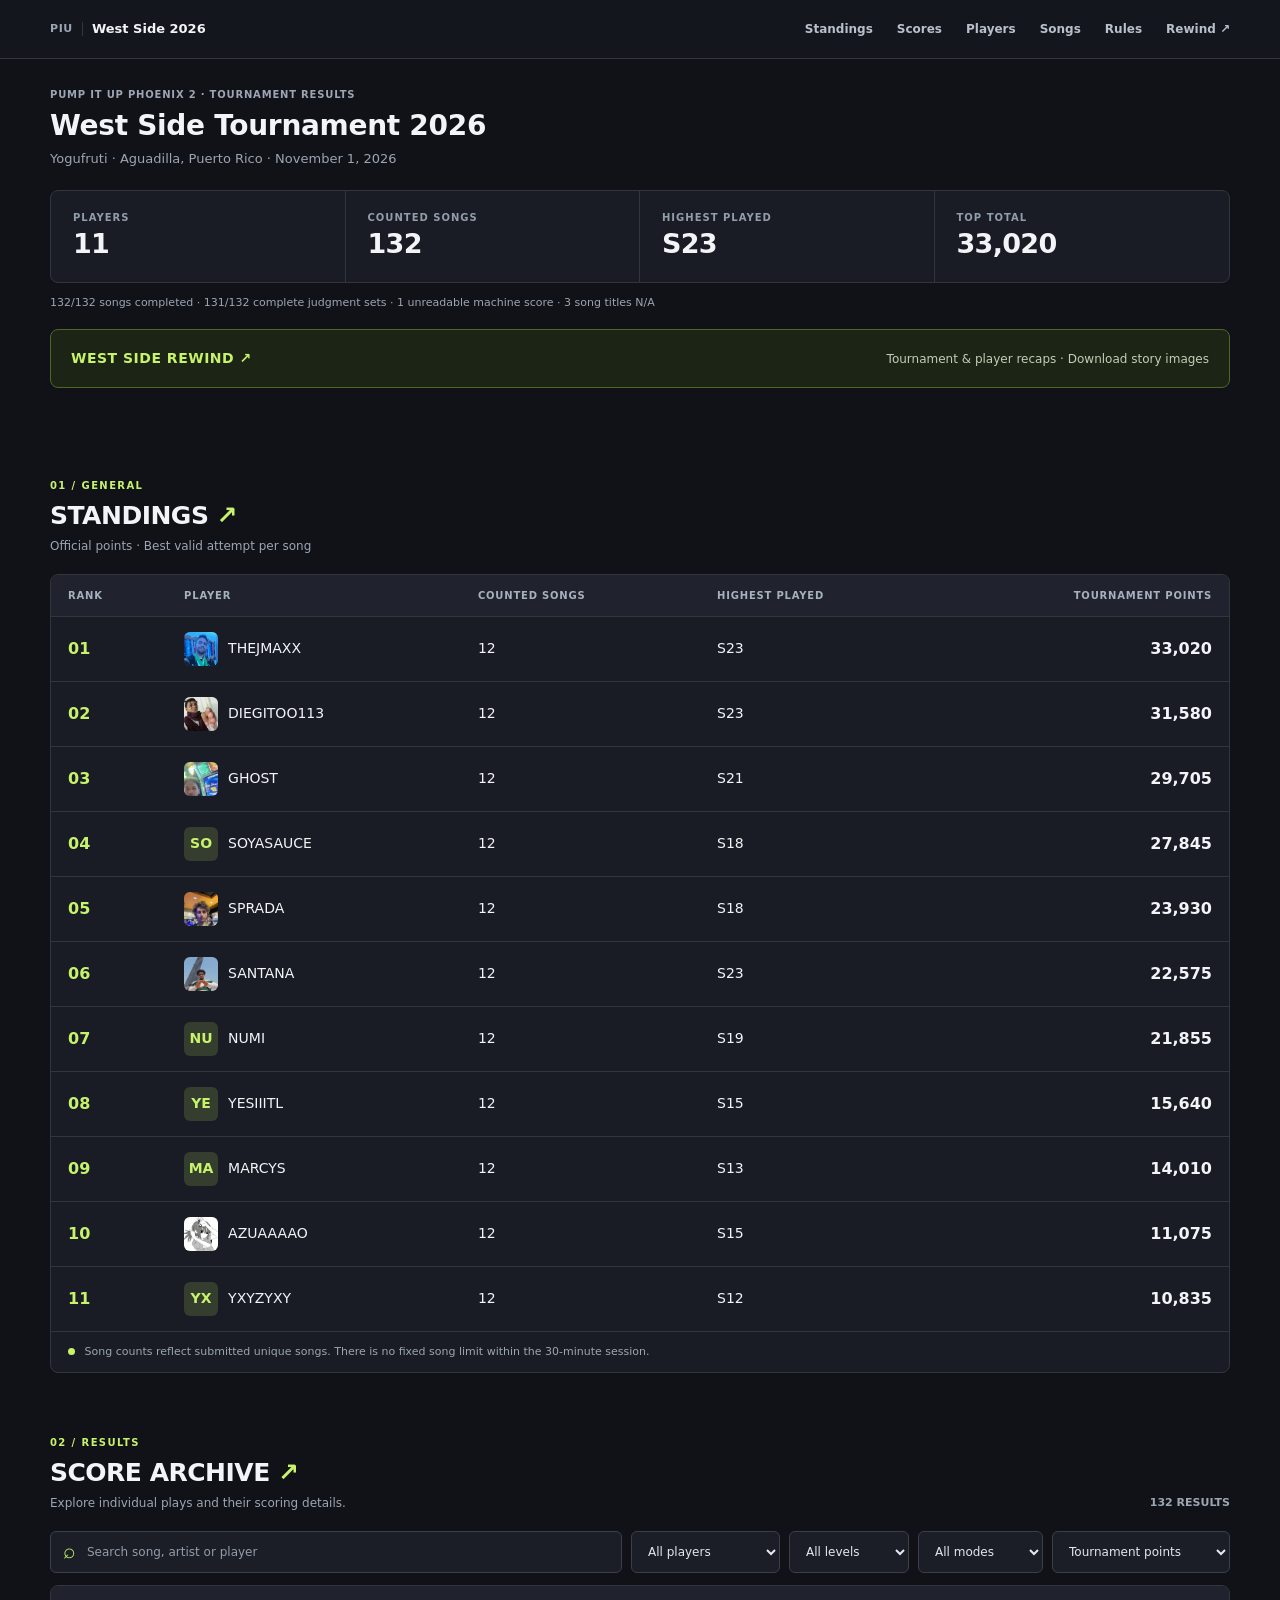
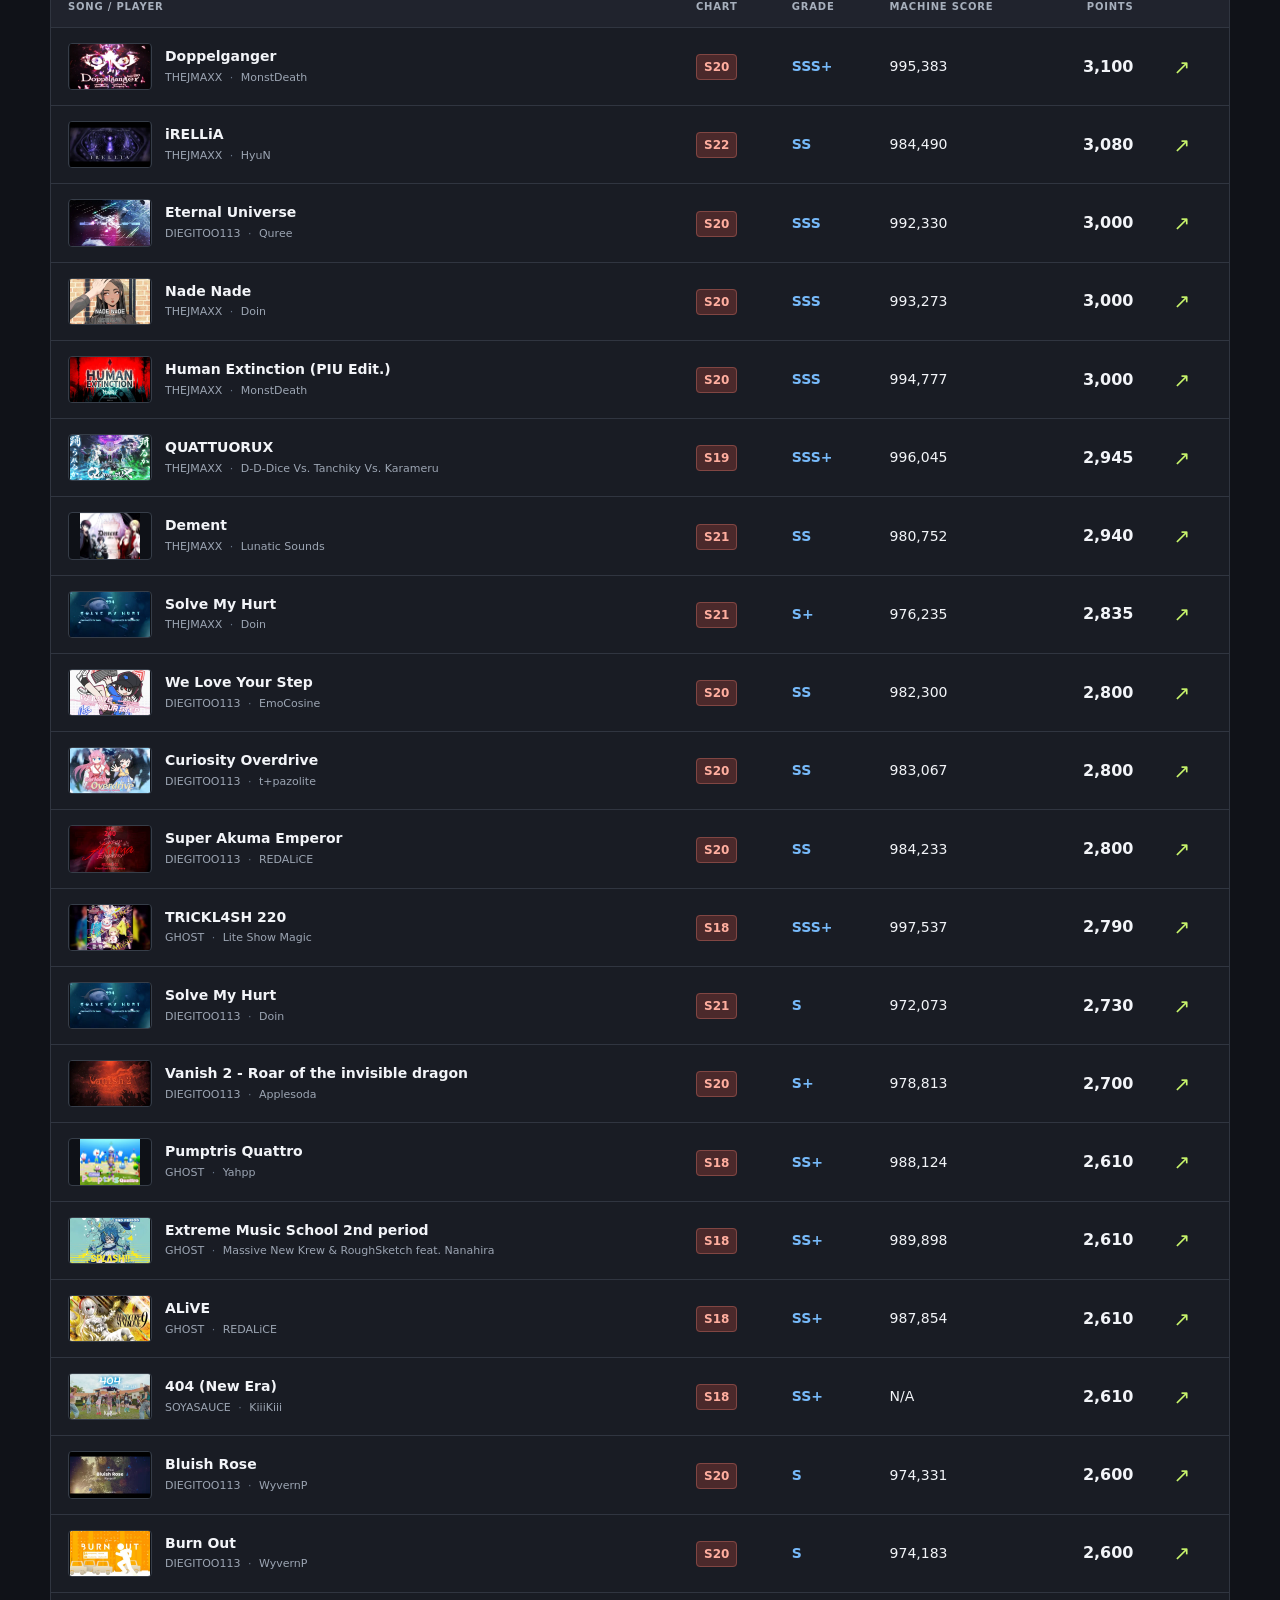
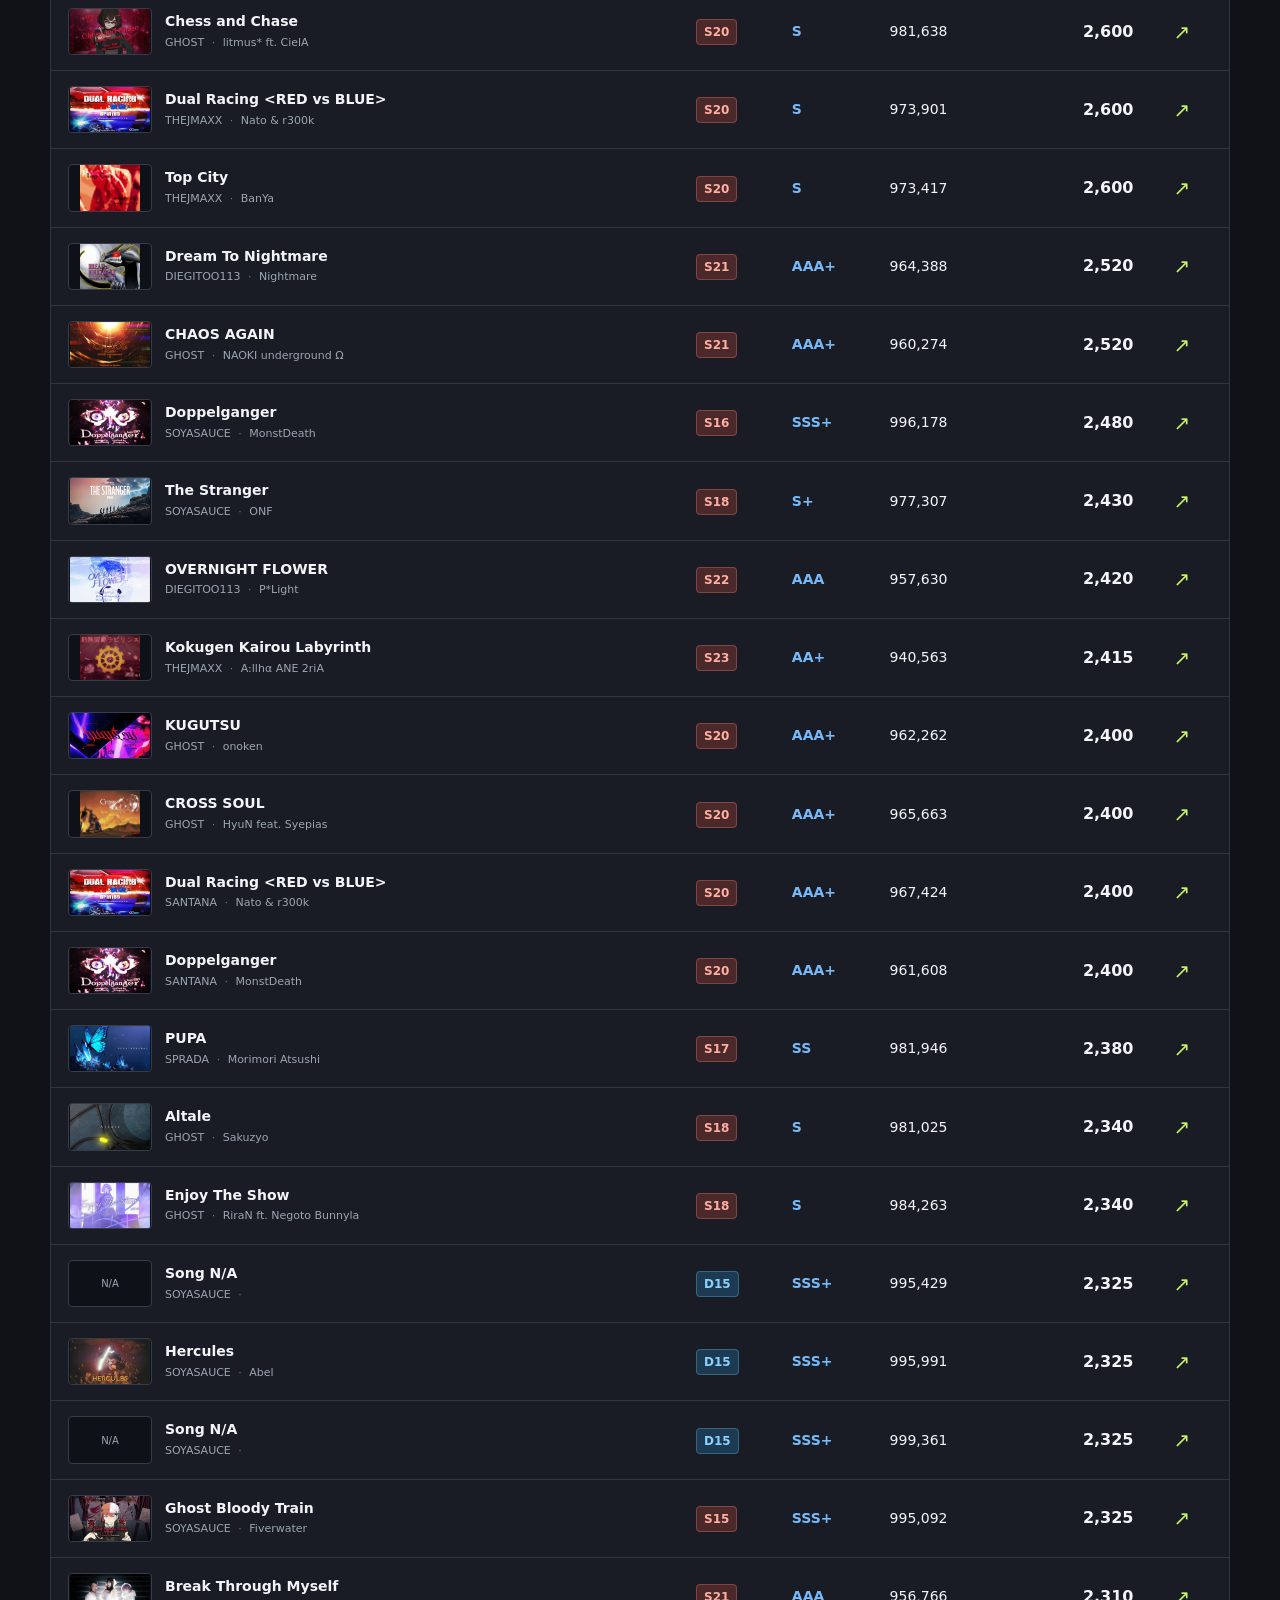
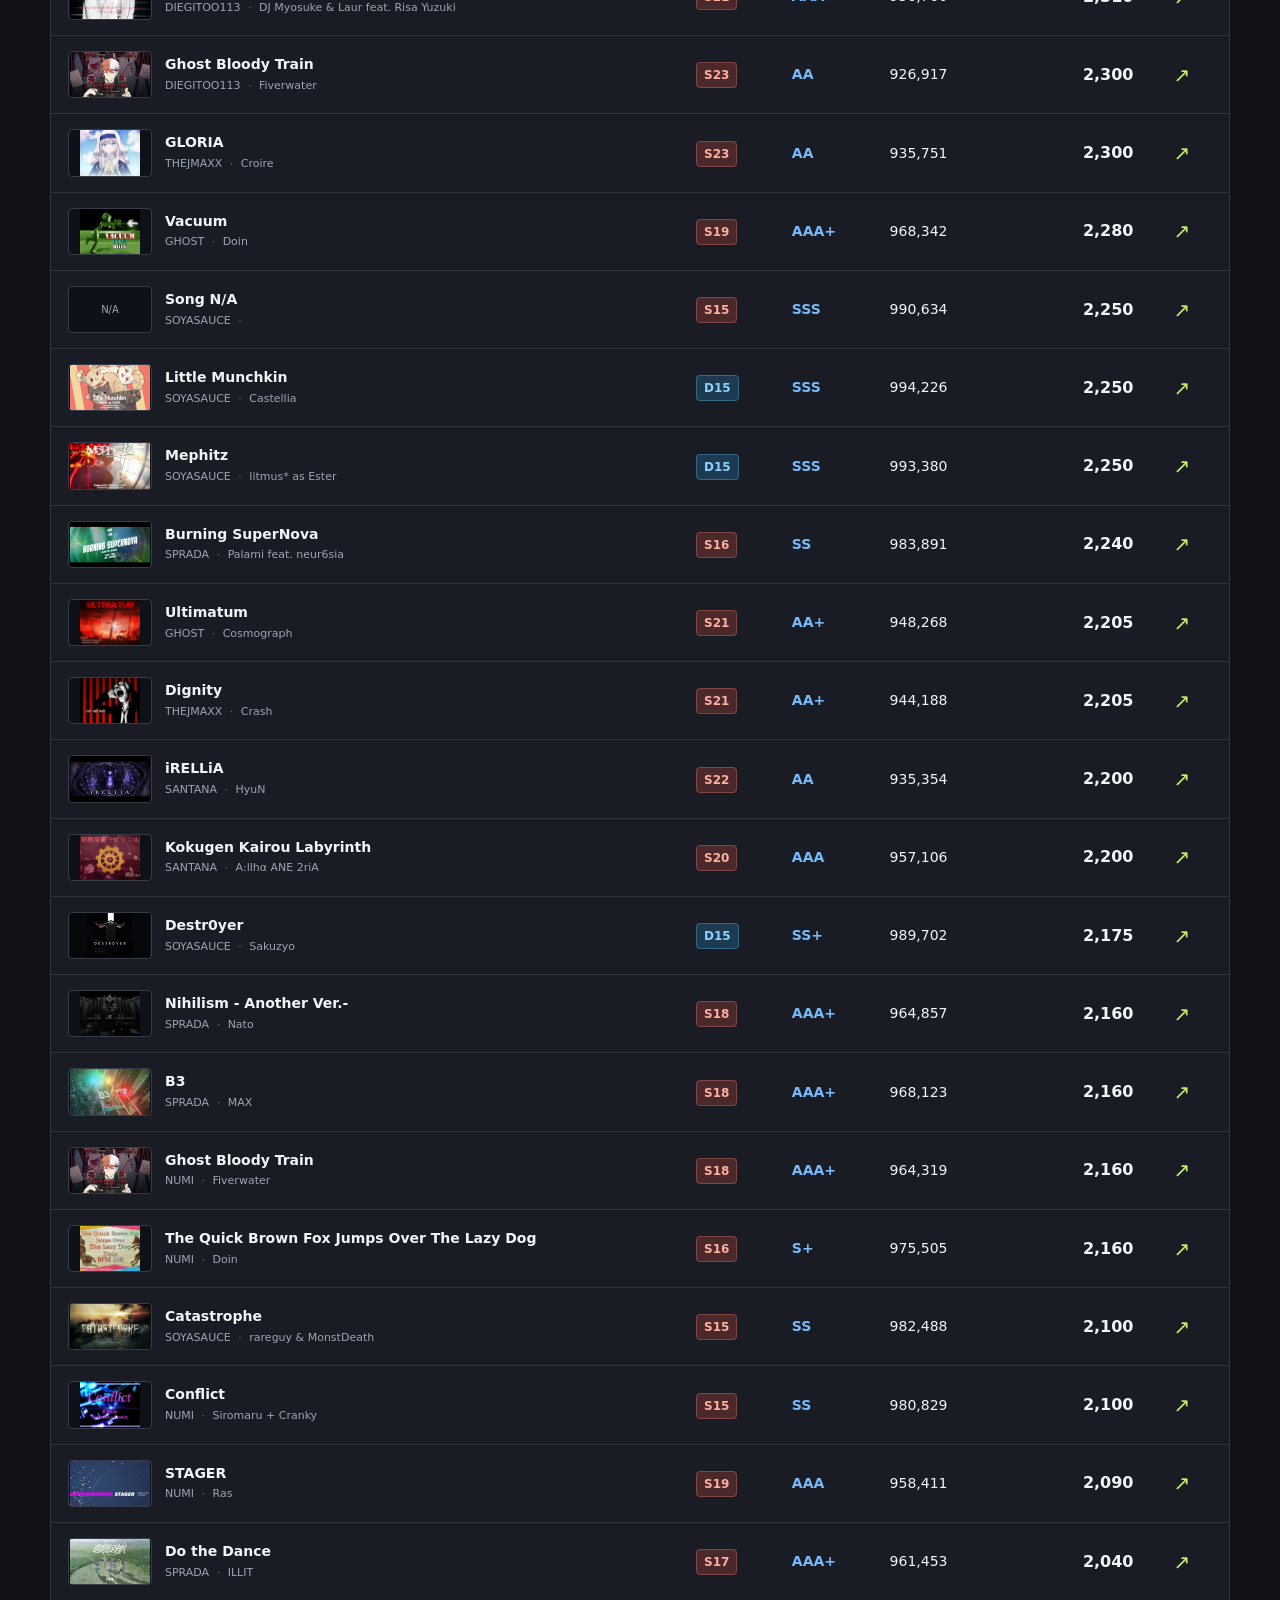
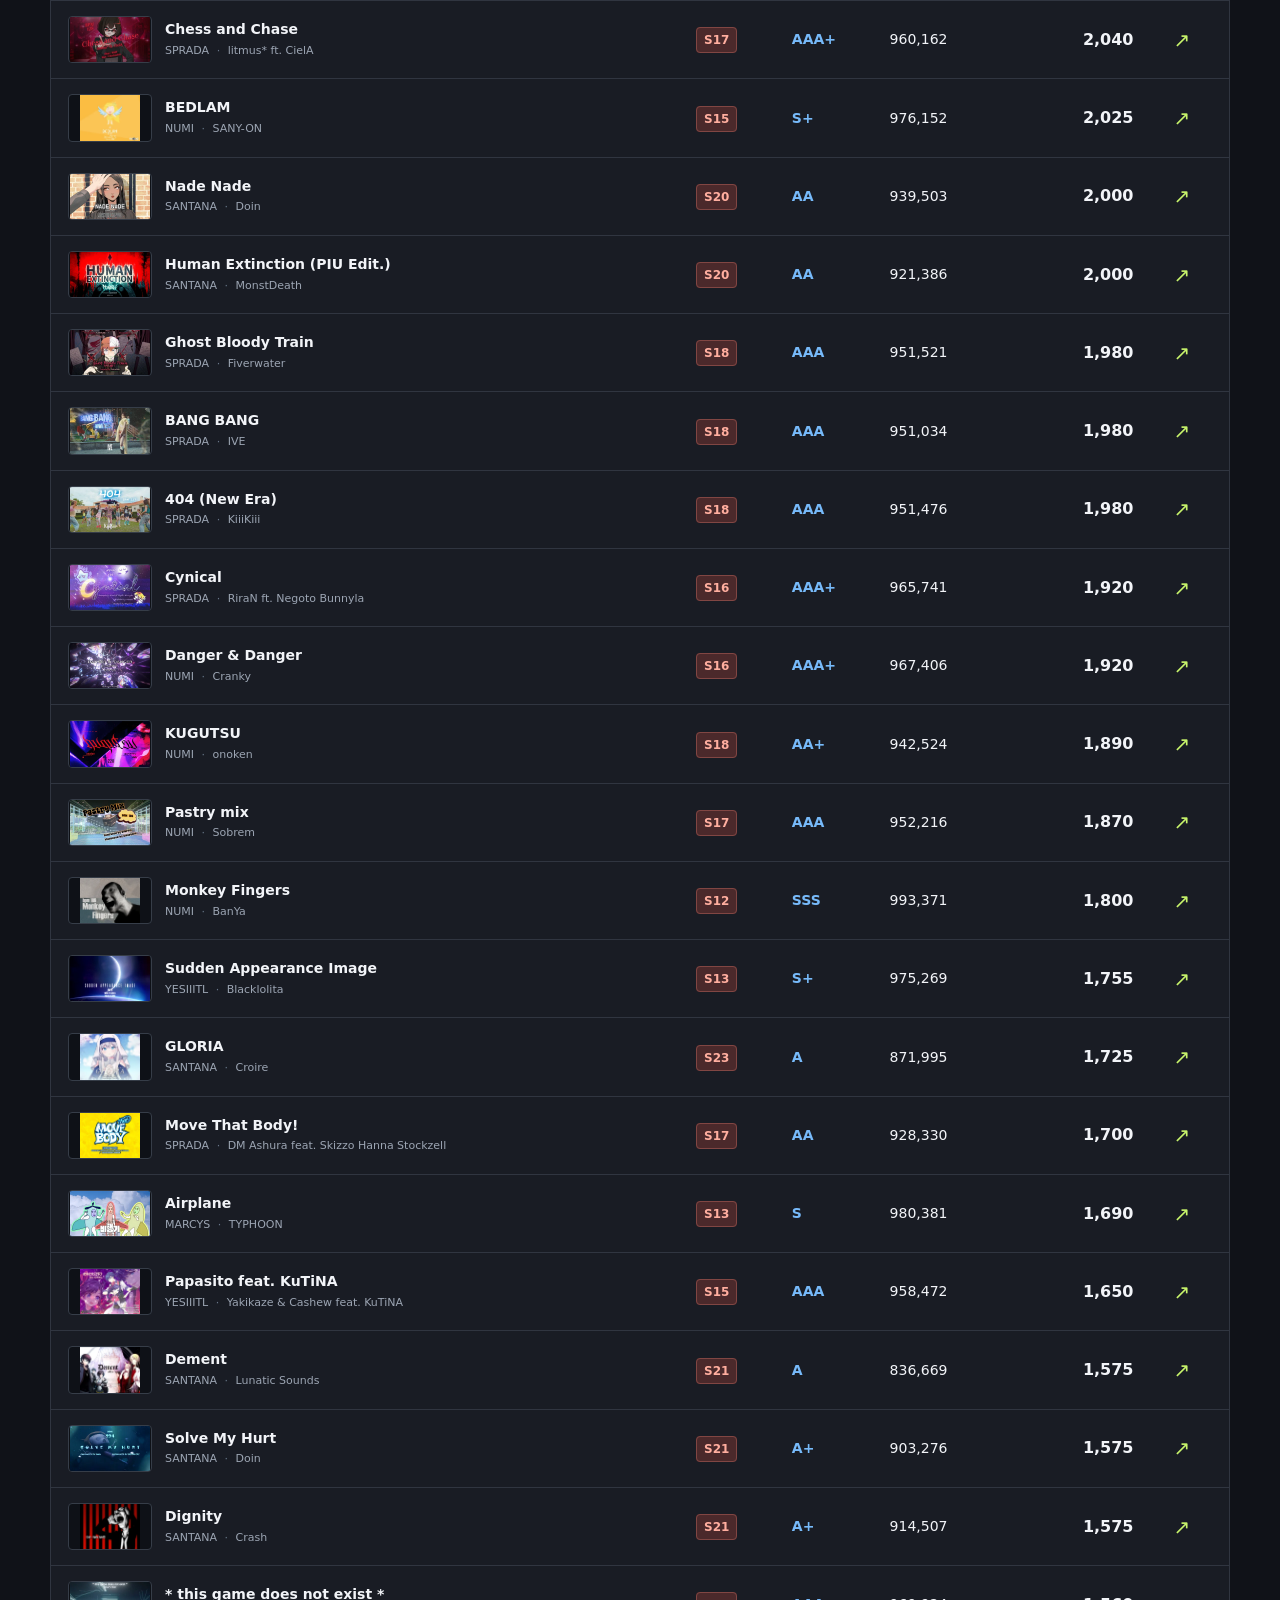
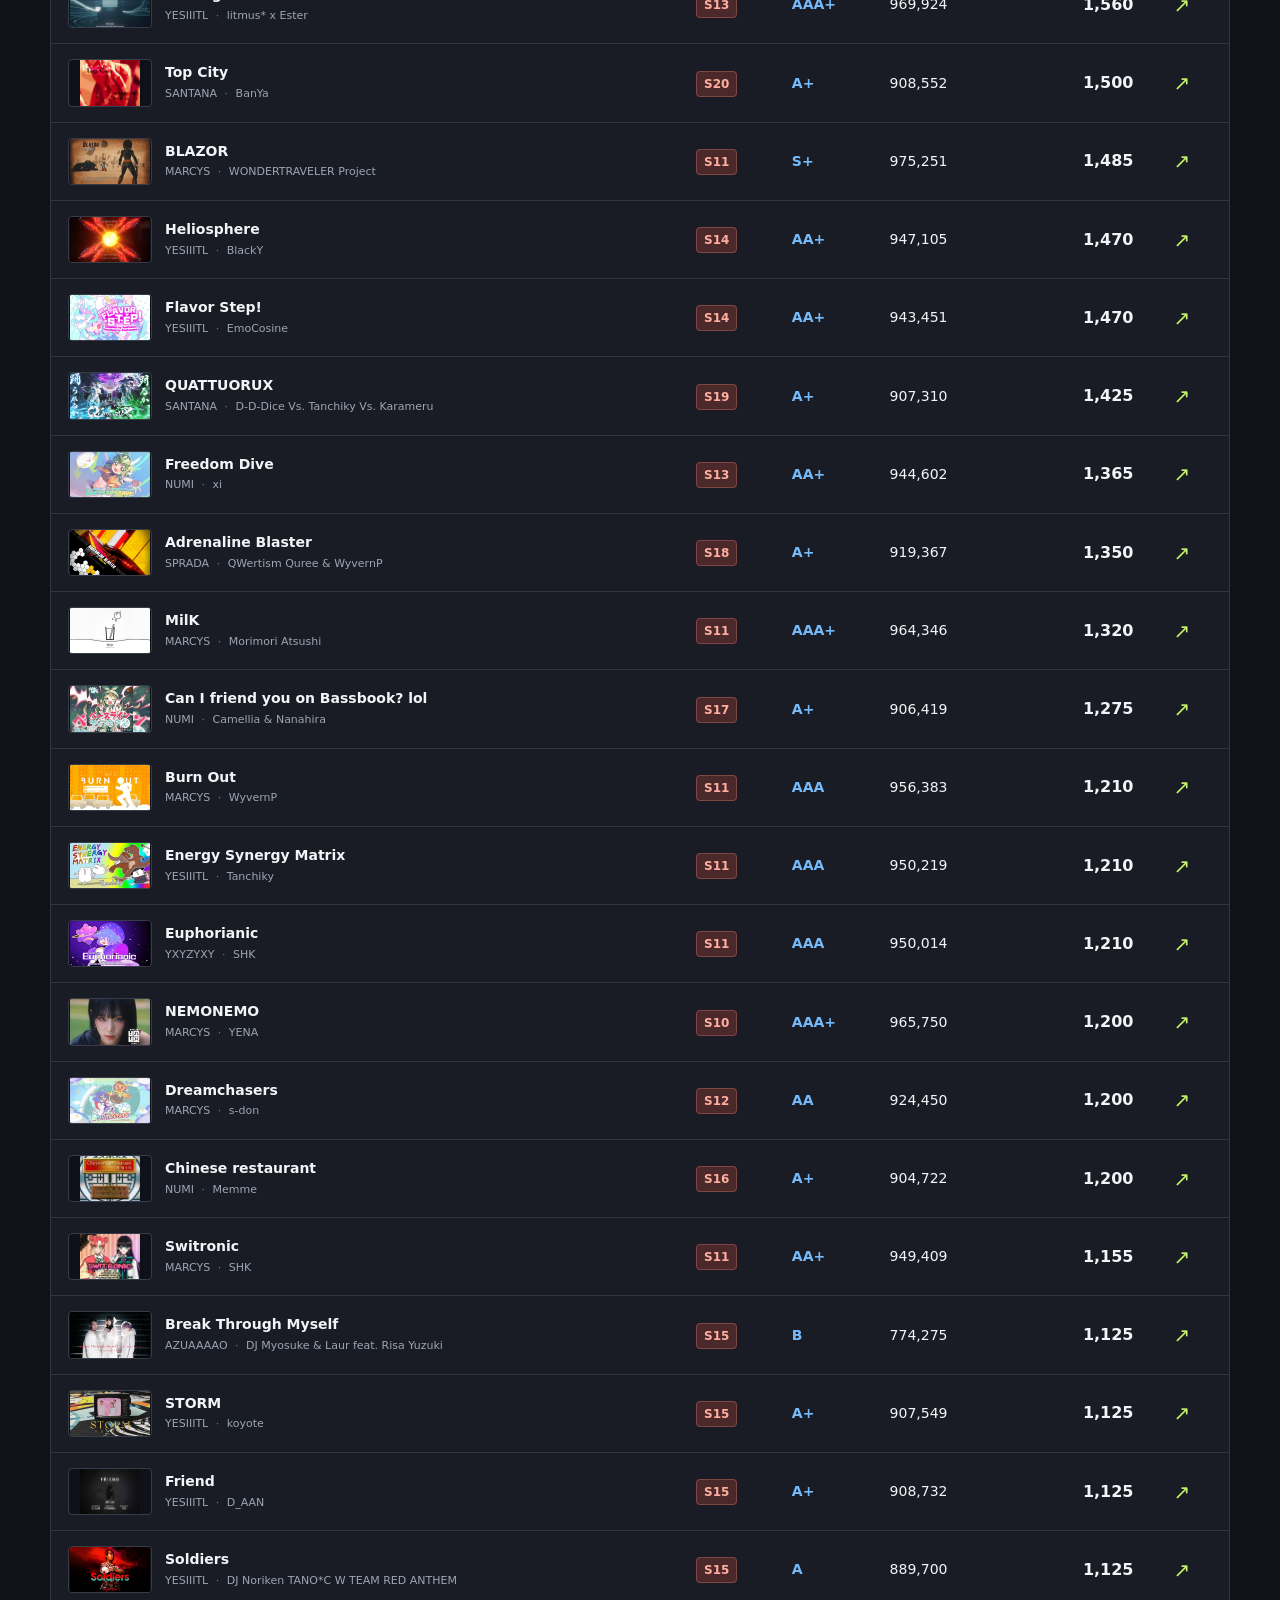
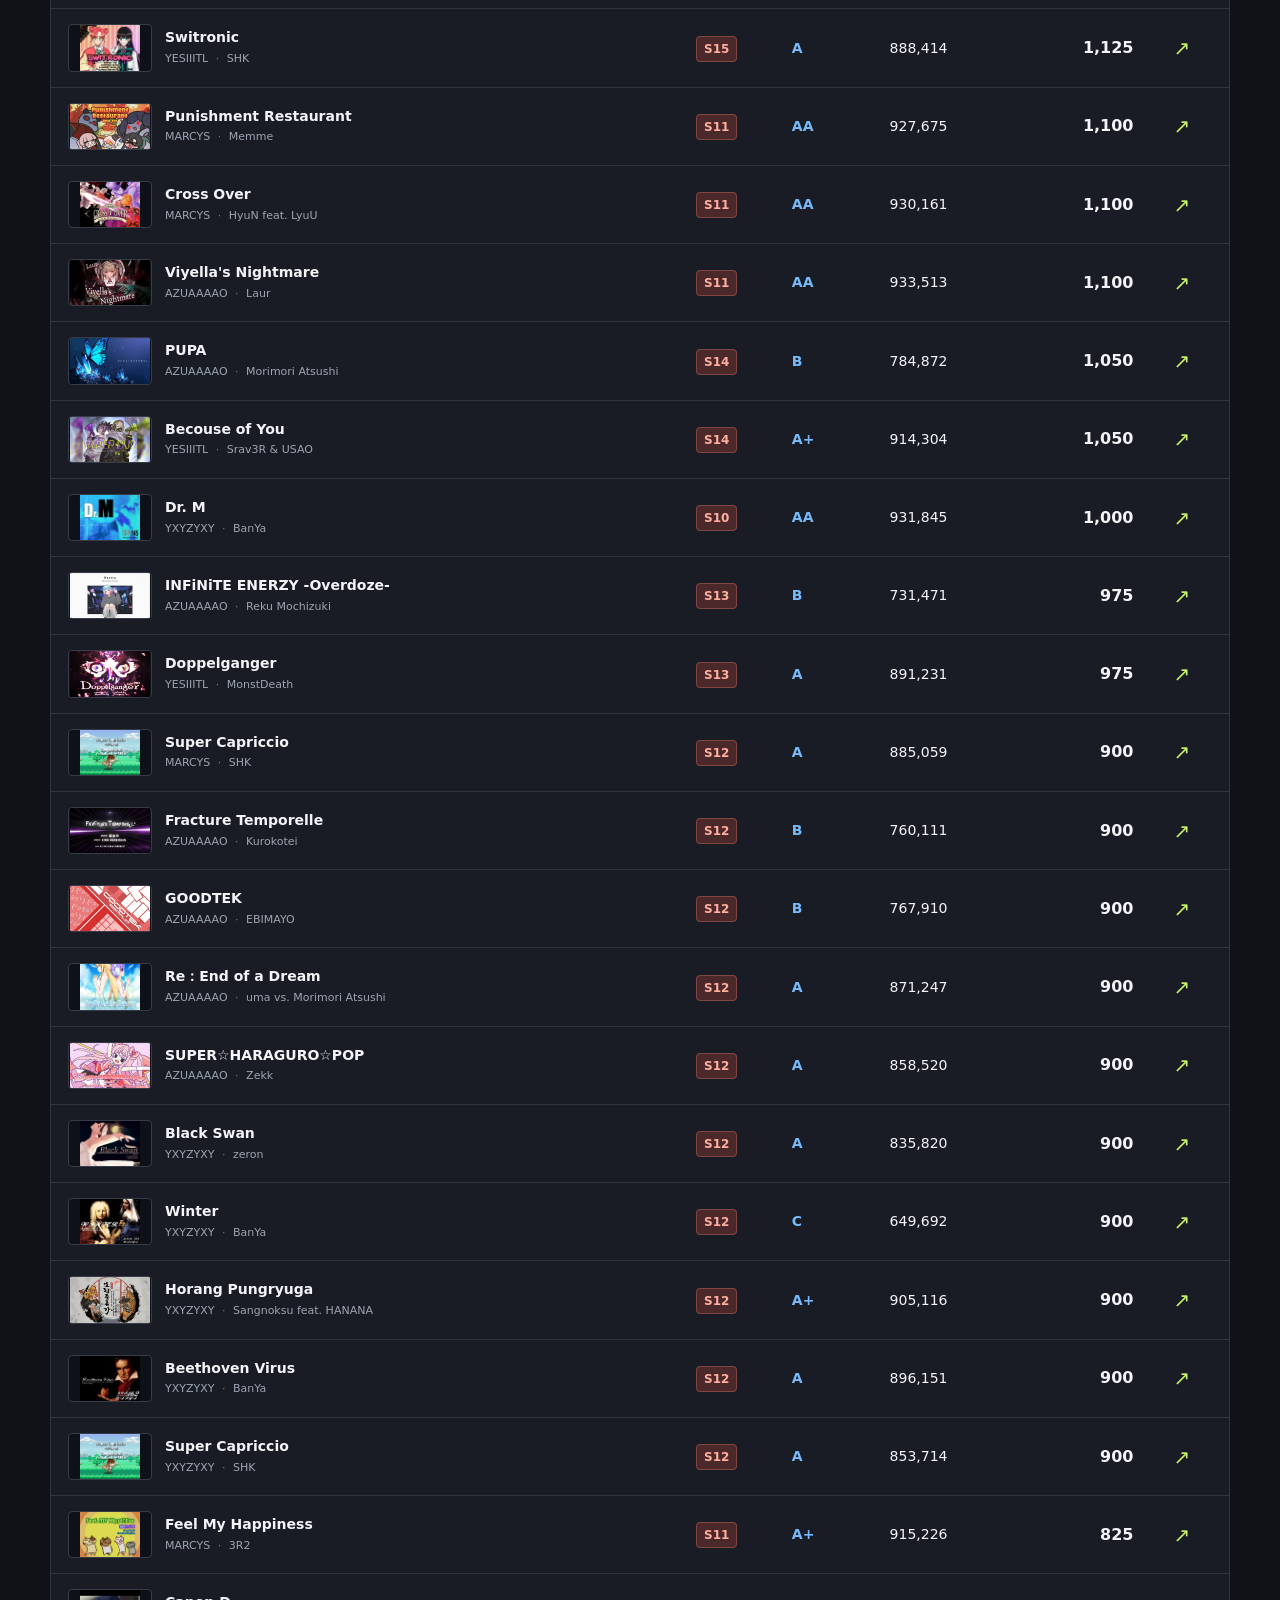
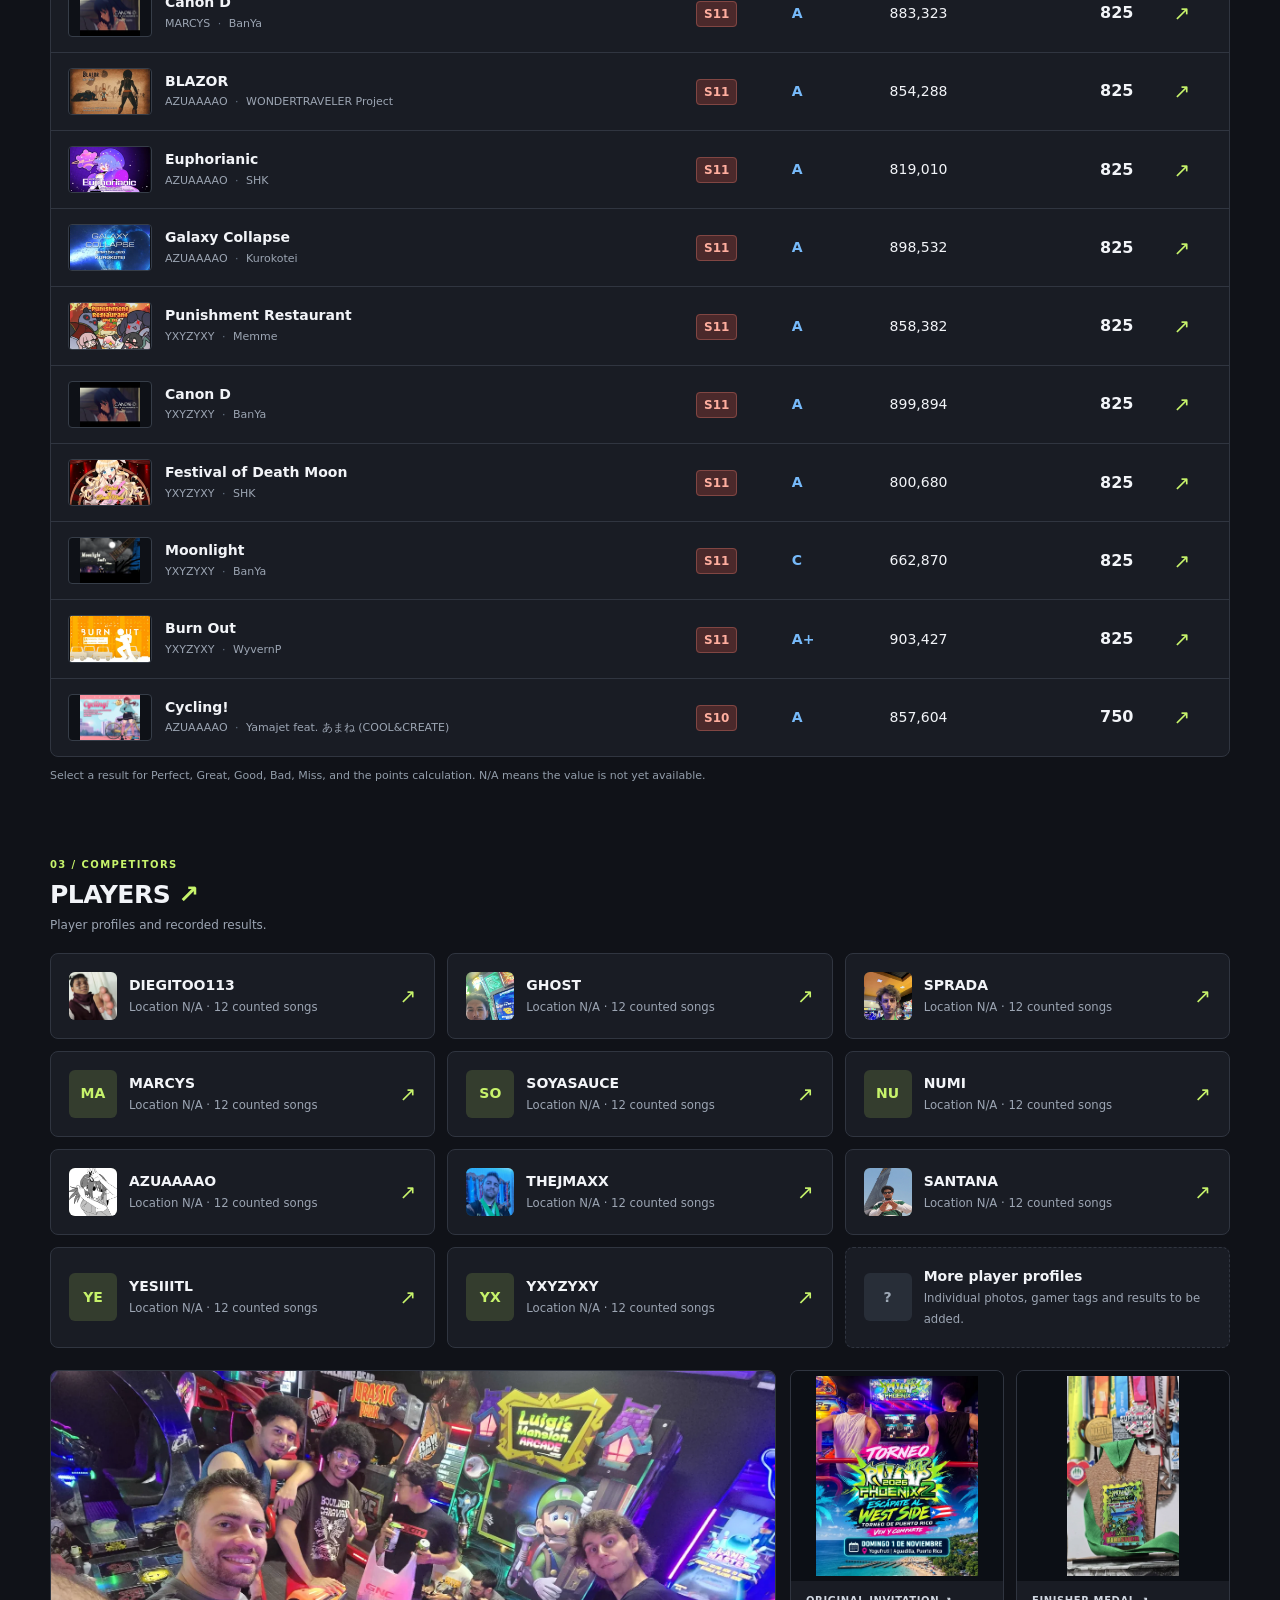
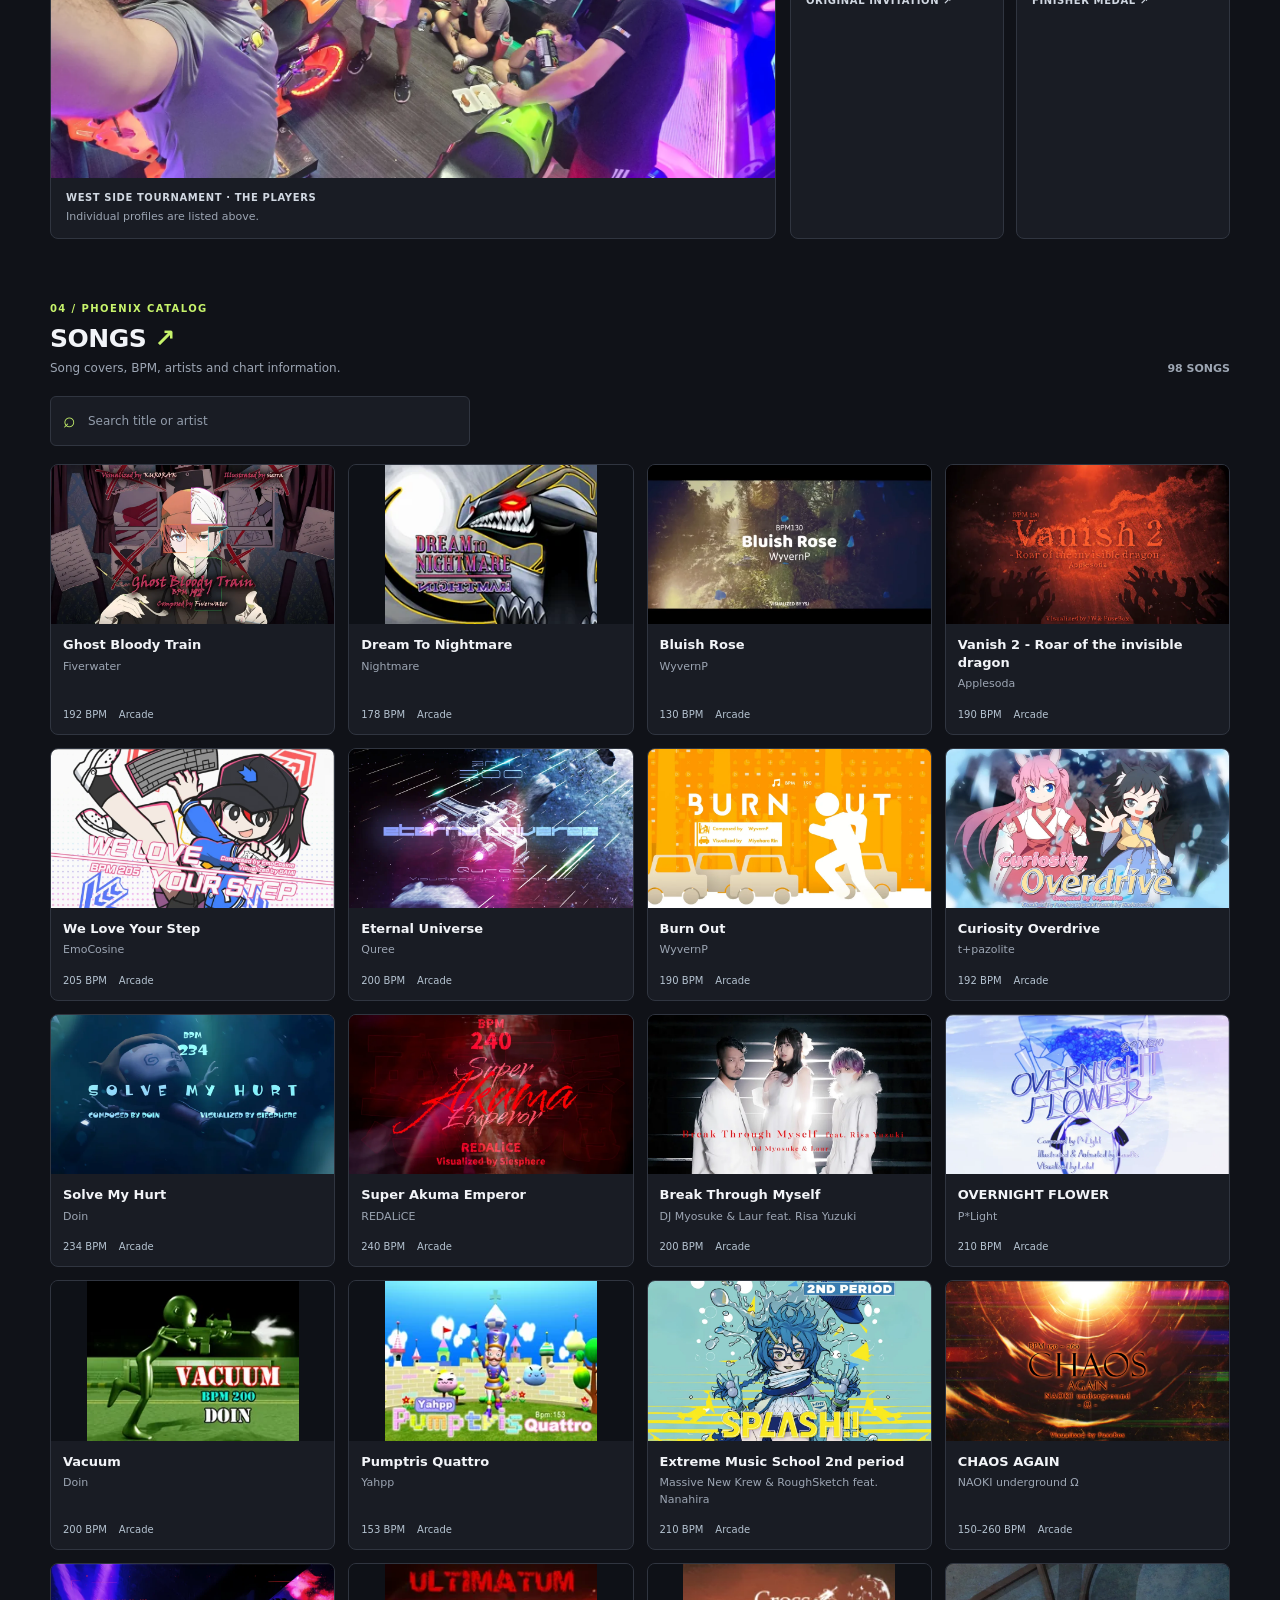
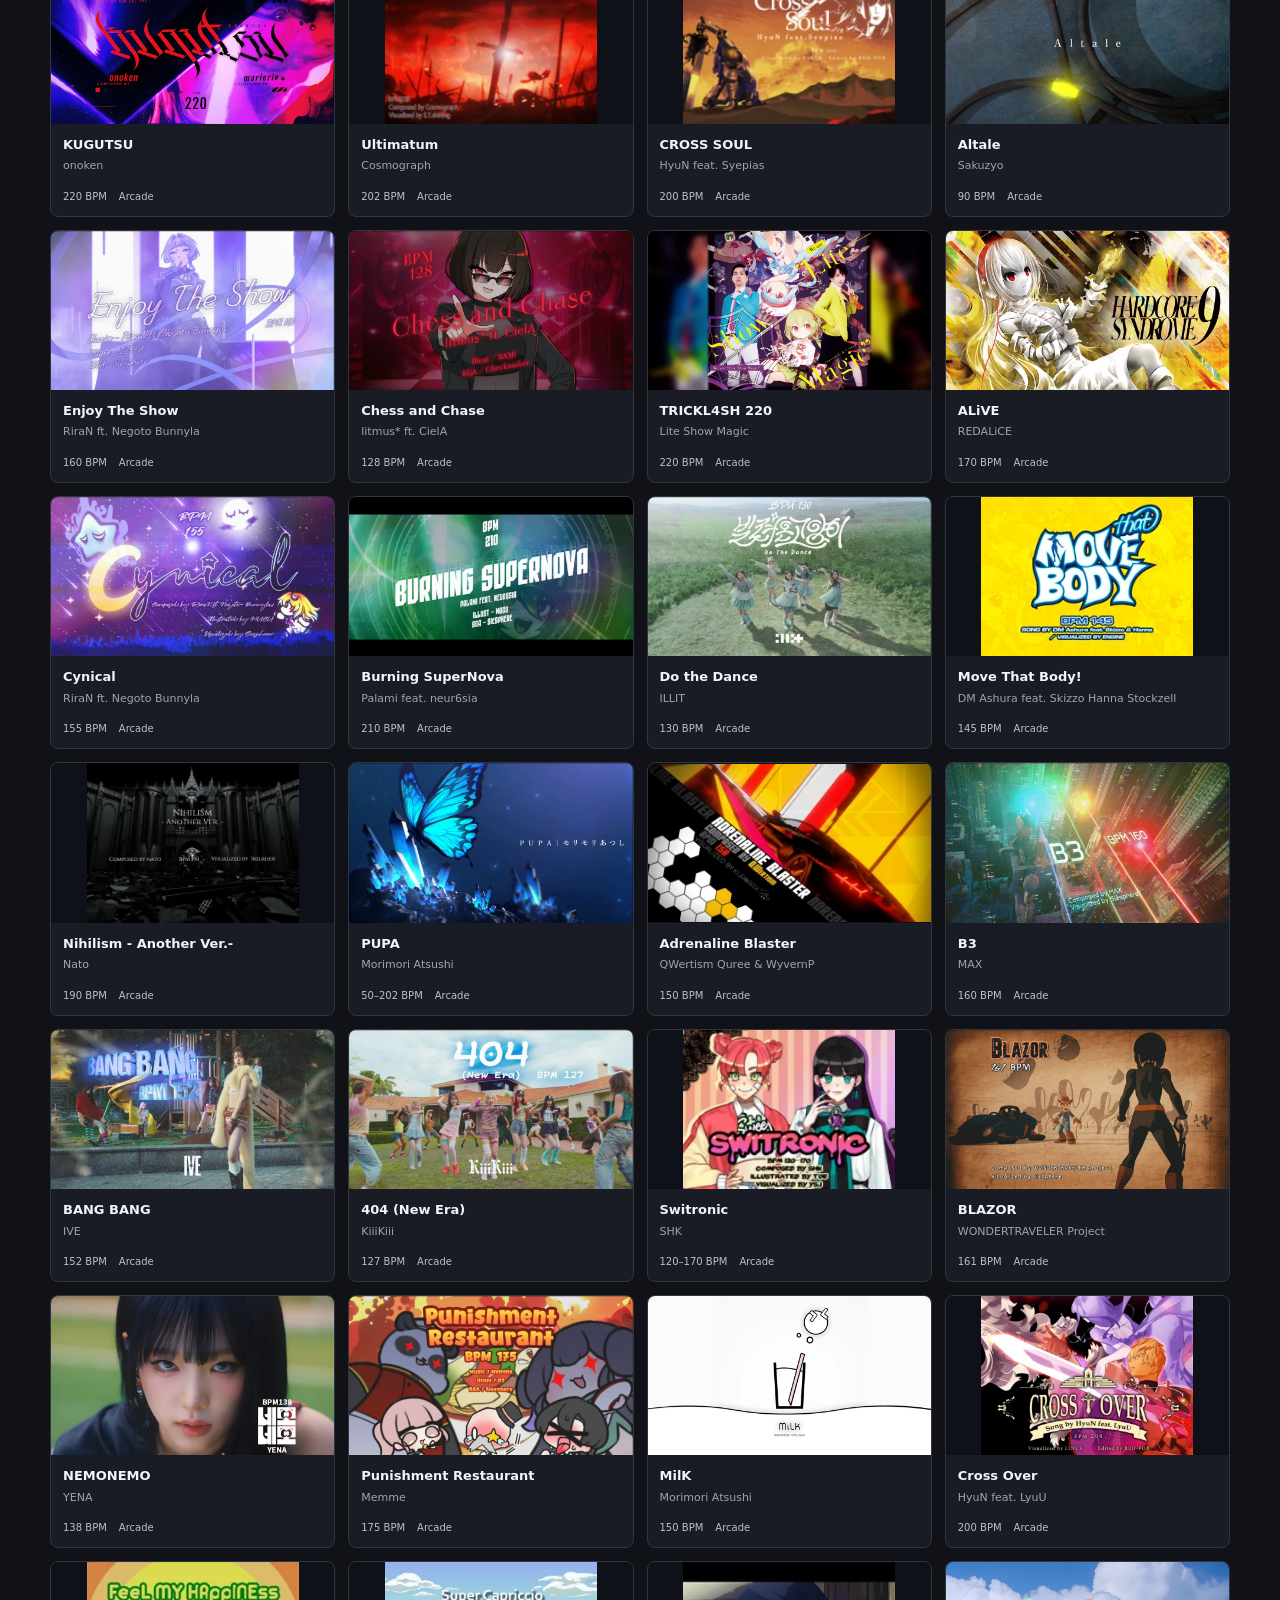
==== commit ef97a9a9: "Add the AZUAAAAO profile picture" ====
--- a/index.html
+++ b/index.html
@@ -1,5 +1,5 @@
 <!doctype html>
-<html lang="en"><head><meta charset="utf-8"><meta name="viewport" content="width=device-width, initial-scale=1"><meta name="theme-color" content="#101218"><meta name="description" content="Yogufruti 2026 Pump It Up tournament scoreboard, player standings and detailed results."><title>West Side Tournament 2026 | Yogufruti PIU Scoreboard</title><link rel="stylesheet" href="styles.css?v=rewind-20261101"><script defer src="data/catalog.js?v=complete-20261102"></script><script defer src="data/results.js?v=complete-20261102"></script><script defer src="scoring.js?v=complete-20261102"></script><script defer src="app.js?v=complete-20261102"></script></head>
+<html lang="en"><head><meta charset="utf-8"><meta name="viewport" content="width=device-width, initial-scale=1"><meta name="theme-color" content="#101218"><meta name="description" content="Yogufruti 2026 Pump It Up tournament scoreboard, player standings and detailed results."><title>West Side Tournament 2026 | Yogufruti PIU Scoreboard</title><link rel="stylesheet" href="styles.css?v=rewind-20261101"><script defer src="data/catalog.js?v=photos6-20261102"></script><script defer src="data/results.js?v=photos6-20261102"></script><script defer src="scoring.js?v=photos6-20261102"></script><script defer src="app.js?v=photos6-20261102"></script></head>
 <body>
 <header class="topbar">
   <div class="shell topbar-inner">
